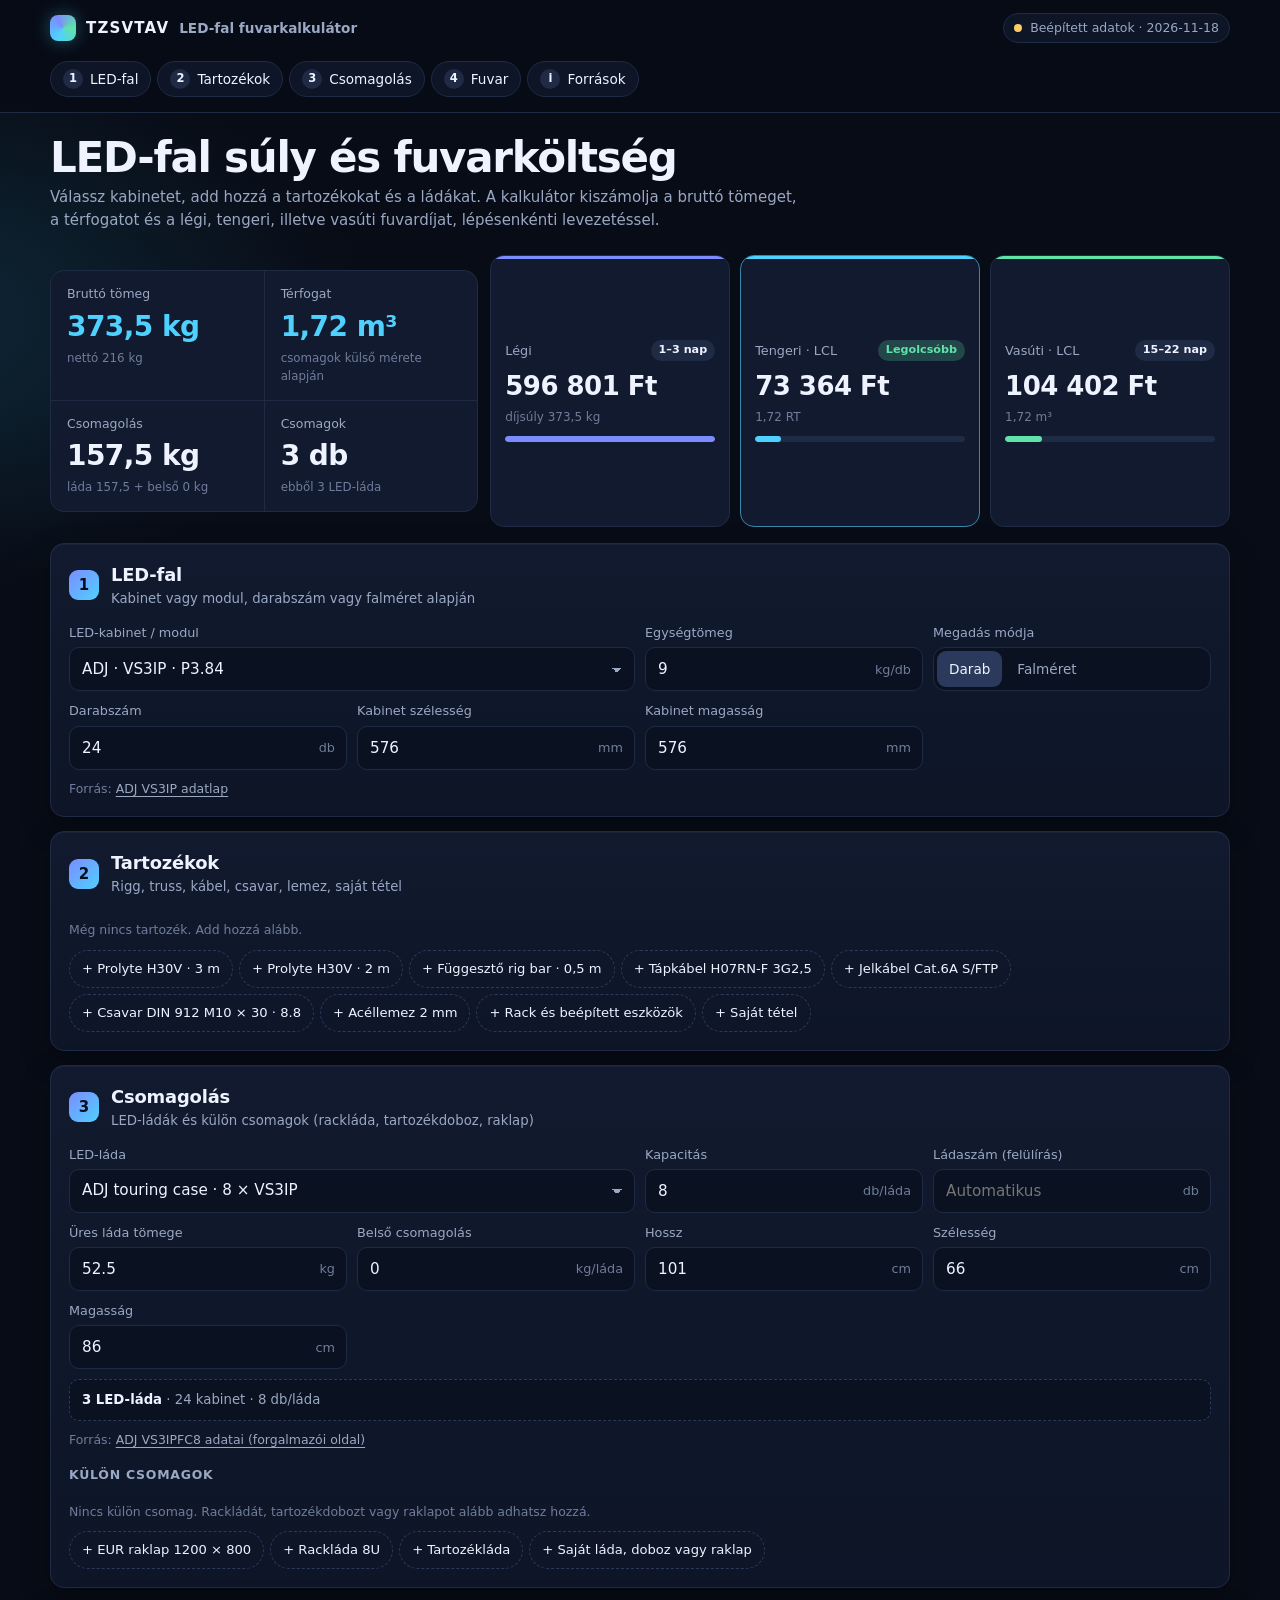
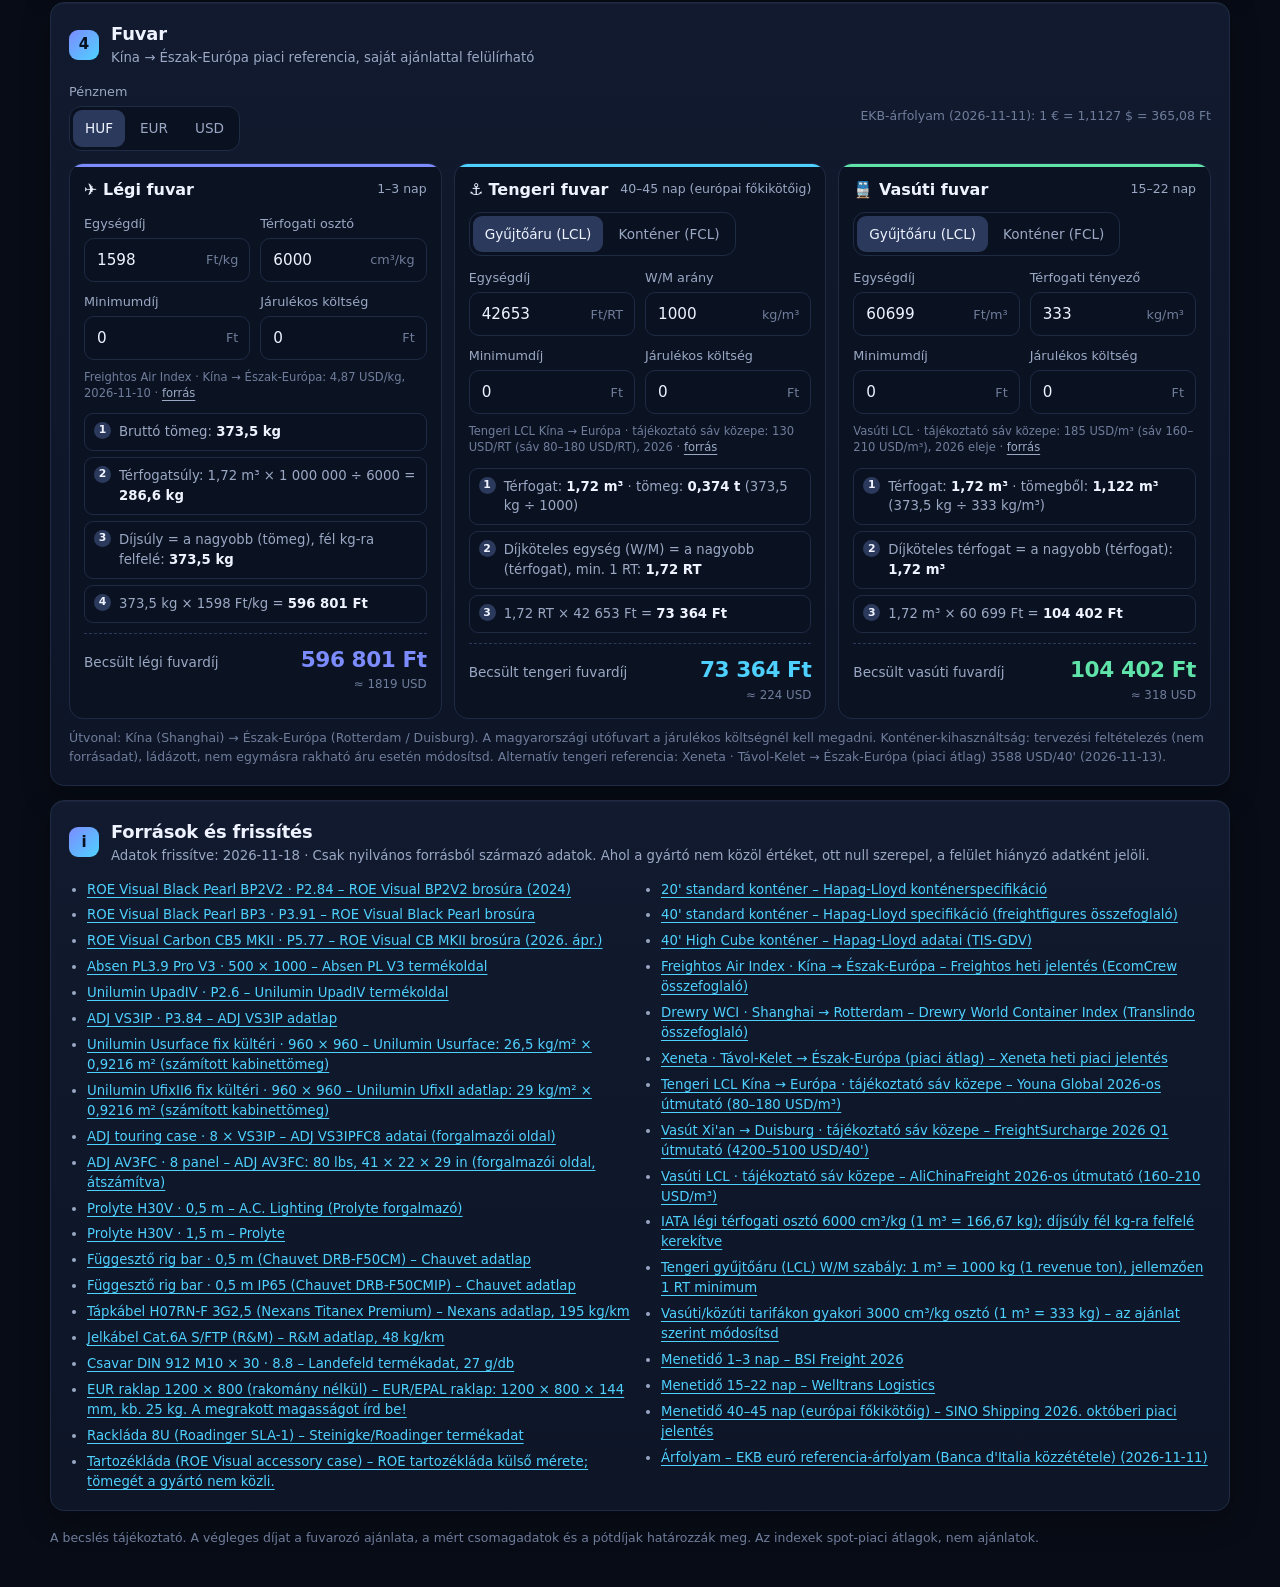
==== led-fuvar/index.html @ 10d707d4 "feat: önálló LED-fal súly- és fuvarkalkulátor (led-fuvar/) Légi, tengeri (LCL/FCL) és vasúti (LCL/FC" ====
<!doctype html>
<html lang="hu">
<head>
<meta charset="utf-8">
<meta name="viewport" content="width=device-width, initial-scale=1, viewport-fit=cover">
<meta name="theme-color" content="#080c16">
<title>LED-fal súly- és fuvarkalkulátor | TZSVTAV</title>
<meta name="description" content="LED-fal súly-, térfogat- és fuvarköltség-becslés légi, tengeri és vasúti szállításhoz, nyilvános adatokból.">
<style>:root{
  color-scheme:dark;
  --bg:#080c16;--bg2:#0c1222;--card:#111a2e;--card2:#0d1527;--line:#1f2b45;--line2:#2b3a5c;
  --text:#eef3ff;--muted:#9aa8c4;--dim:#6f7d9b;
  --accent:#4fd1ff;--accent2:#7c8cff;--ok:#5fe3a8;--warn:#ffcc66;--warnbg:#2a2312;--bad:#ff7b8a;
  --air:#7c8cff;--sea:#4fd1ff;--rail:#5fe3a8;
  --r:14px;--rs:10px;--h:44px;
  --shadow:0 1px 0 rgba(255,255,255,.04) inset,0 10px 30px rgba(0,0,0,.25);
}
*{box-sizing:border-box}
html{-webkit-text-size-adjust:100%;scroll-behavior:smooth}
body{margin:0;background:radial-gradient(1200px 600px at 80% -10%,#16224a 0,transparent 60%),radial-gradient(900px 500px at -10% 10%,#0f2a3a 0,transparent 55%),var(--bg);color:var(--text);font:15px/1.5 "Inter",system-ui,-apple-system,"Segoe UI",Roboto,sans-serif;min-height:100vh}
a{color:var(--accent);text-underline-offset:3px}
.wrap{width:min(1180px,100% - 28px);margin:0 auto}
.num{font-variant-numeric:tabular-nums}

/* Fejléc */
header.top{position:sticky;top:0;z-index:30;background:rgba(8,12,22,.82);backdrop-filter:blur(14px);-webkit-backdrop-filter:blur(14px);border-bottom:1px solid var(--line)}
.top .wrap{display:flex;align-items:center;gap:14px;min-height:56px}
.brand{display:flex;align-items:center;gap:10px;font-weight:800;letter-spacing:.08em}
.brand i{width:26px;height:26px;border-radius:8px;background:conic-gradient(from 210deg,var(--accent),var(--accent2),var(--ok),var(--accent));box-shadow:0 0 18px rgba(79,209,255,.35)}
.brand small{font-weight:600;letter-spacing:0;color:var(--muted);font-size:.85rem}
.status{margin-left:auto;display:flex;align-items:center;gap:8px;font-size:.78rem;color:var(--muted);border:1px solid var(--line);border-radius:999px;padding:5px 10px;background:var(--card2);white-space:nowrap}
.dot{width:8px;height:8px;border-radius:50%;background:var(--warn)}
.dot.live{background:var(--ok);box-shadow:0 0 10px var(--ok)}
nav.steps{display:flex;gap:6px;overflow-x:auto;scrollbar-width:none;padding:0 0 10px}
nav.steps::-webkit-scrollbar{display:none}
nav.steps a{flex:none;display:flex;align-items:center;gap:7px;padding:7px 12px;border:1px solid var(--line);border-radius:999px;color:var(--text);text-decoration:none;font-size:.85rem;background:var(--card2)}
nav.steps a b{display:grid;place-items:center;width:20px;height:20px;border-radius:50%;background:var(--line);font-size:.72rem}
nav.steps a:hover{border-color:var(--line2)}

/* Összesítő */
.hero{padding:22px 0 8px}
.hero h1{font-size:clamp(26px,4.6vw,42px);line-height:1.08;letter-spacing:-.03em;margin:0 0 6px}
.hero p{margin:0;color:var(--muted);max-width:760px}
.summary{display:grid;grid-template-columns:1.1fr 1.9fr;gap:12px;margin:16px 0}
.panel{background:linear-gradient(180deg,var(--card),var(--card2));border:1px solid var(--line);border-radius:var(--r);box-shadow:var(--shadow)}
.kpis{display:grid;grid-template-columns:1fr 1fr;gap:1px;background:var(--line);border-radius:var(--r);overflow:hidden;border:1px solid var(--line)}
.kpi{background:var(--card);padding:14px 16px;min-width:0}
.kpi dt{color:var(--muted);font-size:.78rem}
.kpi dd{margin:2px 0 0;font-size:clamp(20px,2.6vw,28px);font-weight:750;letter-spacing:-.02em}
.kpi.big dd{color:var(--accent)}
.kpi .sub{display:block;color:var(--dim);font-size:.74rem;font-weight:500;letter-spacing:0;margin-top:2px}
.kpi.na dd{color:var(--warn);font-size:1rem;padding-top:6px}
.modes{display:grid;grid-template-columns:repeat(3,1fr);gap:10px}
.mode{position:relative;padding:14px;border-radius:var(--r);border:1px solid var(--line);background:var(--card);overflow:hidden;cursor:pointer;text-align:left;color:inherit;font:inherit}
.mode::before{content:"";position:absolute;inset:0 0 auto 0;height:3px;background:var(--c)}
.mode .lbl{display:flex;justify-content:space-between;align-items:center;color:var(--muted);font-size:.8rem}
.mode .val{font-size:clamp(20px,2.4vw,26px);font-weight:780;margin:6px 0 2px;letter-spacing:-.02em}
.mode .meta{color:var(--dim);font-size:.75rem}
.mode .bar{height:6px;border-radius:6px;background:var(--line);margin-top:10px;overflow:hidden}
.mode .bar i{display:block;height:100%;background:var(--c);border-radius:6px;transition:width .3s}
.mode.best{border-color:color-mix(in srgb,var(--c) 55%,var(--line))}
.badge{display:inline-flex;align-items:center;gap:5px;padding:2px 8px;border-radius:999px;font-size:.7rem;font-weight:650;background:var(--line);color:var(--text)}
.badge.best{background:color-mix(in srgb,var(--ok) 22%,transparent);color:var(--ok)}
.mode .na{color:var(--warn);font-size:.95rem;font-weight:600}

.warn{display:none;margin:0 0 12px;padding:11px 14px;border-radius:var(--rs);border:1px solid #5d4a1d;background:var(--warnbg);color:var(--warn);font-size:.88rem}
.warn.show{display:block}
.warn ul{margin:0;padding-left:18px}

/* Szekciók */
section.card,.fcard{scroll-margin-top:118px}
section.card{margin:14px 0;padding:18px}
.card-h{display:flex;align-items:center;gap:12px;margin-bottom:14px}
.card-h .no{display:grid;place-items:center;width:30px;height:30px;border-radius:9px;background:linear-gradient(135deg,var(--accent2),var(--accent));color:#06101f;font-weight:800;flex:none}
.card-h h2{margin:0;font-size:1.12rem;letter-spacing:-.01em}
.card-h p{margin:0;color:var(--muted);font-size:.83rem}
.grid{display:grid;grid-template-columns:repeat(4,minmax(0,1fr));gap:10px}
.c2{grid-column:span 2}.c4{grid-column:1/-1}
label{display:grid;grid-template-rows:1fr auto;align-items:end;gap:5px;color:var(--muted);font-size:.8rem;min-width:0}
input,select{width:100%;min-width:0;height:var(--h);padding:0 12px;border-radius:var(--rs);border:1px solid var(--line);background:#0a1120;color:var(--text);font:inherit;font-size:.95rem}
input[type=number]{-moz-appearance:textfield;appearance:textfield;font-variant-numeric:tabular-nums}
input::-webkit-inner-spin-button,input::-webkit-outer-spin-button{-webkit-appearance:none;margin:0}
select{appearance:none;-webkit-appearance:none;padding-right:34px;text-overflow:ellipsis;background-image:linear-gradient(45deg,transparent 50%,var(--muted) 50%),linear-gradient(135deg,var(--muted) 50%,transparent 50%);background-position:calc(100% - 17px) 52%,calc(100% - 12px) 52%;background-size:5px 5px;background-repeat:no-repeat}
input:focus,select:focus{outline:none;border-color:var(--accent);box-shadow:0 0 0 3px rgba(79,209,255,.18)}
input.missing{border-color:#7a6224;background:#1d1a10}
input.missing::placeholder{color:var(--warn)}
.unit{position:relative}
.unit input{padding-right:52px}
.unit em{position:absolute;right:12px;bottom:0;height:var(--h);display:flex;align-items:center;font-style:normal;color:var(--dim);font-size:.8rem;pointer-events:none}
.src{margin:10px 0 0;color:var(--dim);font-size:.78rem}
.src.warnc{color:var(--warn)}
.src a{color:var(--muted)}
.seg{display:inline-flex;padding:3px;border:1px solid var(--line);border-radius:12px;background:#0a1120;gap:3px}
.seg button{border:0;background:transparent;color:var(--muted);font:inherit;font-size:.85rem;padding:8px 12px;border-radius:9px;cursor:pointer;min-height:36px}
.seg button[aria-pressed=true]{background:var(--line2);color:var(--text)}
.info{margin-top:10px;padding:10px 12px;border-radius:var(--rs);background:#0a1120;border:1px dashed var(--line2);color:var(--muted);font-size:.83rem}
.info b{color:var(--text)}

.rows{display:grid;gap:8px;margin-top:4px}
.row{display:grid;grid-template-columns:minmax(0,2.3fr) minmax(0,.9fr) minmax(0,.9fr) minmax(0,.8fr) 44px;gap:8px;align-items:end;padding:10px;border:1px solid var(--line);border-radius:12px;background:#0b1323}
.row .tot{height:var(--h);display:flex;align-items:center;justify-content:flex-end;font-weight:650;font-size:.9rem}
.row .name{grid-column:1/-1}
.row .src{grid-column:1/-1;margin:0}
.row.pack{grid-template-columns:minmax(0,2.2fr) repeat(3,minmax(0,.8fr)) 44px}
.row.pack .dims{grid-column:1/-2;display:grid;grid-template-columns:repeat(3,minmax(0,1fr));gap:8px}
.del{height:var(--h);border-radius:var(--rs);border:1px solid #4a2b37;background:#22141c;color:#ffb3bf;font-size:20px;cursor:pointer}
.chips{display:flex;flex-wrap:wrap;gap:6px;margin-top:10px}
.chip{border:1px dashed var(--line2);background:transparent;color:var(--text);border-radius:999px;padding:8px 12px;font:inherit;font-size:.82rem;cursor:pointer;min-height:38px}
.chip:hover{border-style:solid;border-color:var(--accent)}
.subt{margin:16px 0 8px;font-size:.78rem;letter-spacing:.06em;text-transform:uppercase;color:var(--muted);font-weight:700}

/* Fuvar */
.fx{display:flex;flex-wrap:wrap;gap:10px;align-items:center;justify-content:space-between;margin-bottom:12px}
.fxnote{color:var(--dim);font-size:.78rem}
.freight{display:grid;grid-template-columns:repeat(3,minmax(0,1fr));gap:12px}
.fcard{border:1px solid var(--line);border-radius:var(--r);padding:14px;background:#0b1323;position:relative;overflow:hidden}
.fcard::before{content:"";position:absolute;inset:0 0 auto 0;height:3px;background:var(--c)}
.fcard h3{margin:0;display:flex;align-items:center;justify-content:space-between;gap:8px;font-size:1rem}
.fcard h3 span{color:var(--muted);font-weight:500;font-size:.78rem}
.fcard .grid{grid-template-columns:repeat(2,minmax(0,1fr));margin-top:12px}
.ratebadge{display:block;margin:10px 0 0;color:var(--dim);font-size:.72rem;line-height:1.35}
.ratebadge a{color:var(--muted)}
.steps-out{margin:12px 0 0;padding:0;list-style:none;display:grid;gap:6px;counter-reset:s}
.steps-out li{position:relative;padding:8px 10px 8px 34px;border-radius:9px;background:#0a1120;border:1px solid var(--line);font-size:.83rem;color:var(--muted);counter-increment:s}
.steps-out li::before{content:counter(s);position:absolute;left:9px;top:8px;width:17px;height:17px;border-radius:50%;background:var(--line2);color:var(--text);font-size:.68rem;display:grid;place-items:center;font-weight:700}
.steps-out li b{color:var(--text);font-weight:650}
.total{display:flex;justify-content:space-between;align-items:baseline;gap:8px;margin-top:10px;padding-top:10px;border-top:1px dashed var(--line2)}
.total span{color:var(--muted);font-size:.85rem}
.total b{font-size:1.35rem;color:var(--c);letter-spacing:-.02em}
.total b.na{color:var(--warn);font-size:.9rem;font-weight:600;text-align:right}
.total small{display:block;text-align:right;color:var(--dim);font-size:.74rem;font-weight:500}

/* Források */
.sources{columns:2;column-gap:24px;margin:0;padding-left:18px;color:var(--muted);font-size:.83rem}
.sources li{break-inside:avoid;margin:0 0 6px}
footer{margin:18px 0 40px;color:var(--dim);font-size:.78rem}

/* Alsó dokk mobilon */
.dock{display:none}
[hidden]{display:none!important}

@media (max-width:980px){
  .summary{grid-template-columns:1fr}
  .freight{grid-template-columns:1fr}
}
@media (max-width:720px){
  :root{--h:46px}
  .wrap{width:min(100% - 20px,1180px)}
  .brand small{display:none}
  .hero{padding:14px 0 4px}
  .hero p{font-size:.88rem}
  .modes{grid-template-columns:1fr}
  .mode{display:grid;grid-template-columns:1fr auto;align-items:center;column-gap:10px;padding:12px 14px}
  .mode .lbl{grid-column:1}
  .mode .val{grid-column:2;grid-row:1/3;margin:0;font-size:1.25rem;text-align:right}
  .mode .meta{grid-column:1}
  .mode .bar{grid-column:1/-1}
  .kpi{padding:11px 12px}
  .kpi dd{font-size:1.3rem}
  section.card{padding:14px;margin:12px 0}
  .grid{grid-template-columns:repeat(2,minmax(0,1fr))}
  .c2{grid-column:1/-1}
  input,select{font-size:16px}
  .row{grid-template-columns:minmax(0,1fr) minmax(0,1fr) 46px}
  .row .q,.row .k{grid-column:span 1}
  .row .tot{grid-column:1/-2;justify-content:flex-start;height:auto;color:var(--muted)}
  .row .del{grid-column:3;grid-row:2}
  .row.pack{grid-template-columns:repeat(3,minmax(0,1fr)) 46px}
  .row.pack .name{grid-column:1/-1}
  .row.pack .dims{grid-column:1/-1}
  .row.pack .del{grid-column:4;grid-row:2}
  .sources{columns:1}
  body{padding-bottom:calc(76px + env(safe-area-inset-bottom))}
  .dock{display:grid;grid-template-columns:repeat(4,minmax(0,1fr));position:fixed;left:0;right:0;bottom:0;z-index:40;background:rgba(8,12,22,.94);backdrop-filter:blur(14px);-webkit-backdrop-filter:blur(14px);border-top:1px solid var(--line);padding:8px 6px calc(8px + env(safe-area-inset-bottom))}
  .dock a{display:grid;text-align:center;text-decoration:none;color:var(--text);min-width:0}
  .dock span{font-size:.66rem;color:var(--muted)}
  .dock b{font-size:.88rem;white-space:nowrap;overflow:hidden;text-overflow:ellipsis;font-variant-numeric:tabular-nums}
  .dock a:nth-child(1) b{color:var(--accent)}
  .dock a:nth-child(2) b{color:var(--air)}
  .dock a:nth-child(3) b{color:var(--sea)}
  .dock a:nth-child(4) b{color:var(--rail)}
  .dock.alert{box-shadow:0 -2px 0 #7a6224 inset}
}
@media (prefers-reduced-motion:reduce){html{scroll-behavior:auto}.mode .bar i{transition:none}}
</style>
</head>
<body>
<header class="top">
  <div class="wrap">
    <div class="brand"><i aria-hidden="true"></i>TZSVTAV <small>LED-fal fuvarkalkulátor</small></div>
    <div class="status" id="status" title="Adatforrás állapota"><span class="dot" id="dataDot"></span><span id="dataText">Adatok betöltése…</span></div>
  </div>
  <div class="wrap"><nav class="steps" aria-label="Lépések">
    <a href="#s-fal"><b>1</b>LED-fal</a><a href="#s-tart"><b>2</b>Tartozékok</a><a href="#s-csom"><b>3</b>Csomagolás</a><a href="#s-fuvar"><b>4</b>Fuvar</a><a href="#s-forras"><b>i</b>Források</a>
  </nav></div>
</header>

<main class="wrap">
  <section class="hero" id="s-top">
    <h1>LED-fal súly és fuvarköltség</h1>
    <p>Válassz kabinetet, add hozzá a tartozékokat és a ládákat. A kalkulátor kiszámolja a bruttó tömeget, a térfogatot és a légi, tengeri, illetve vasúti fuvardíjat, lépésenkénti levezetéssel.</p>
  </section>

  <div class="summary">
    <dl class="kpis" id="kpis" aria-live="polite"></dl>
    <div class="modes" id="modes"></div>
  </div>
  <div class="warn" id="warn" role="status"></div>

  <section class="card panel" id="s-fal">
    <div class="card-h"><span class="no">1</span><div><h2>LED-fal</h2><p>Kabinet vagy modul, darabszám vagy falméret alapján</p></div></div>
    <div class="grid">
      <label class="c2">LED-kabinet / modul<select id="cab"></select></label>
      <label>Egységtömeg<span class="unit"><input id="cabKg" type="number" min="0" step="any" inputmode="decimal"><em>kg/db</em></span></label>
      <label>Megadás módja<span class="seg" role="group" aria-label="Megadás módja"><button type="button" id="byQty" aria-pressed="true">Darab</button><button type="button" id="byWall" aria-pressed="false">Falméret</button></span></label>
      <label id="qtyBox">Darabszám<span class="unit"><input id="qty" type="number" min="0" step="1" inputmode="numeric" value="24"><em>db</em></span></label>
      <label id="wBox" hidden>Fal szélessége<span class="unit"><input id="wallW" type="number" min="0" step="any" inputmode="decimal" value="6"><em>m</em></span></label>
      <label id="hBox" hidden>Fal magassága<span class="unit"><input id="wallH" type="number" min="0" step="any" inputmode="decimal" value="3"><em>m</em></span></label>
      <label id="cwBox">Kabinet szélesség<span class="unit"><input id="cabW" type="number" min="0" step="any" inputmode="decimal"><em>mm</em></span></label>
      <label id="chBox">Kabinet magasság<span class="unit"><input id="cabH" type="number" min="0" step="any" inputmode="decimal"><em>mm</em></span></label>
    </div>
    <div class="info" id="wallInfo" hidden></div>
    <p class="src" id="cabSrc"></p>
  </section>

  <section class="card panel" id="s-tart">
    <div class="card-h"><span class="no">2</span><div><h2>Tartozékok</h2><p>Rigg, truss, kábel, csavar, lemez, saját tétel</p></div></div>
    <div class="rows" id="items"></div>
    <div class="chips" id="itemChips"></div>
  </section>

  <section class="card panel" id="s-csom">
    <div class="card-h"><span class="no">3</span><div><h2>Csomagolás</h2><p>LED-ládák és külön csomagok (rackláda, tartozékdoboz, raklap)</p></div></div>
    <div class="grid">
      <label class="c2">LED-láda<select id="case"></select></label>
      <label>Kapacitás<span class="unit"><input id="caseCap" type="number" min="1" step="1" inputmode="numeric"><em>db/láda</em></span></label>
      <label>Ládaszám (felülírás)<span class="unit"><input id="caseCount" type="number" min="0" step="1" inputmode="numeric" placeholder="Automatikus"><em>db</em></span></label>
      <label>Üres láda tömege<span class="unit"><input id="caseTare" type="number" min="0" step="any" inputmode="decimal"><em>kg</em></span></label>
      <label>Belső csomagolás<span class="unit"><input id="caseFill" type="number" min="0" step="any" inputmode="decimal" value="0"><em>kg/láda</em></span></label>
      <label>Hossz<span class="unit"><input id="caseL" type="number" min="0" step="any" inputmode="decimal"><em>cm</em></span></label>
      <label>Szélesség<span class="unit"><input id="caseWd" type="number" min="0" step="any" inputmode="decimal"><em>cm</em></span></label>
      <label>Magasság<span class="unit"><input id="caseHt" type="number" min="0" step="any" inputmode="decimal"><em>cm</em></span></label>
    </div>
    <div class="info" id="caseInfo"></div>
    <p class="src" id="caseSrc"></p>
    <div class="subt">Külön csomagok</div>
    <div class="rows" id="packs"></div>
    <div class="chips" id="packChips"></div>
  </section>

  <section class="card panel" id="s-fuvar">
    <div class="card-h"><span class="no">4</span><div><h2>Fuvar</h2><p>Kína → Észak-Európa piaci referencia, saját ajánlattal felülírható</p></div></div>
    <div class="fx">
      <label style="width:auto">Pénznem<span class="seg" role="group" aria-label="Pénznem"><button type="button" data-cur="HUF" aria-pressed="false">HUF</button><button type="button" data-cur="EUR" aria-pressed="false">EUR</button><button type="button" data-cur="USD" aria-pressed="true">USD</button></span></label>
      <span class="fxnote" id="fxNote"></span>
    </div>
    <div class="freight">
      <article class="fcard" id="air" style="--c:var(--air)">
        <h3>✈ Légi fuvar <span id="airTransit"></span></h3>
        <div class="grid">
          <label>Egységdíj<span class="unit"><input data-money="airRate" type="number" min="0" step="any" inputmode="decimal"><em data-cur-unit>/kg</em></span></label>
          <label>Térfogati osztó<span class="unit"><input id="airDiv" type="number" min="1" step="any" inputmode="decimal"><em>cm³/kg</em></span></label>
          <label>Minimumdíj<span class="unit"><input data-money="airMin" type="number" min="0" step="any" inputmode="decimal"><em data-cur-unit></em></span></label>
          <label>Járulékos költség<span class="unit"><input data-money="airExtra" type="number" min="0" step="any" inputmode="decimal"><em data-cur-unit></em></span></label>
        </div>
        <p class="ratebadge" id="airRateSrc"></p>
        <ol class="steps-out" id="airSteps"></ol>
        <div class="total"><span>Becsült légi fuvardíj</span><div><b id="airTotal">–</b><small id="airTotalAlt"></small></div></div>
      </article>

      <article class="fcard" id="sea" style="--c:var(--sea)">
        <h3>⚓ Tengeri fuvar <span id="seaTransit"></span></h3>
        <div style="margin-top:10px"><span class="seg" role="group" aria-label="Tengeri mód"><button type="button" data-sea="lcl" aria-pressed="true">Gyűjtőáru (LCL)</button><button type="button" data-sea="fcl" aria-pressed="false">Konténer (FCL)</button></span></div>
        <div class="grid" id="seaLclBox">
          <label>Egységdíj<span class="unit"><input data-money="seaLclRate" type="number" min="0" step="any" inputmode="decimal"><em data-cur-unit>/RT</em></span></label>
          <label>W/M arány<span class="unit"><input id="seaWM" type="number" min="1" step="any" inputmode="decimal"><em>kg/m³</em></span></label>
          <label>Minimumdíj<span class="unit"><input data-money="seaLclMin" type="number" min="0" step="any" inputmode="decimal"><em data-cur-unit></em></span></label>
          <label>Járulékos költség<span class="unit"><input data-money="seaLclExtra" type="number" min="0" step="any" inputmode="decimal"><em data-cur-unit></em></span></label>
        </div>
        <div class="grid" id="seaFclBox" hidden>
          <label class="c2">Konténer<select id="seaCont"></select></label>
          <label>Díj / konténer<span class="unit"><input data-money="seaFclRate" type="number" min="0" step="any" inputmode="decimal"><em data-cur-unit></em></span></label>
          <label>Kihasználtság<span class="unit"><input id="seaFill" type="number" min="1" max="100" step="1" inputmode="numeric"><em>%</em></span></label>
          <label class="c2">Járulékos költség<span class="unit"><input data-money="seaFclExtra" type="number" min="0" step="any" inputmode="decimal"><em data-cur-unit></em></span></label>
        </div>
        <p class="ratebadge" id="seaRateSrc"></p>
        <ol class="steps-out" id="seaSteps"></ol>
        <div class="total"><span>Becsült tengeri fuvardíj</span><div><b id="seaTotal">–</b><small id="seaTotalAlt"></small></div></div>
      </article>

      <article class="fcard" id="rail" style="--c:var(--rail)">
        <h3>🚆 Vasúti fuvar <span id="railTransit"></span></h3>
        <div style="margin-top:10px"><span class="seg" role="group" aria-label="Vasúti mód"><button type="button" data-rail="lcl" aria-pressed="true">Gyűjtőáru (LCL)</button><button type="button" data-rail="fcl" aria-pressed="false">Konténer (FCL)</button></span></div>
        <div class="grid" id="railLclBox">
          <label>Egységdíj<span class="unit"><input data-money="railLclRate" type="number" min="0" step="any" inputmode="decimal"><em data-cur-unit>/m³</em></span></label>
          <label>Térfogati tényező<span class="unit"><input id="railFactor" type="number" min="1" step="any" inputmode="decimal"><em>kg/m³</em></span></label>
          <label>Minimumdíj<span class="unit"><input data-money="railLclMin" type="number" min="0" step="any" inputmode="decimal"><em data-cur-unit></em></span></label>
          <label>Járulékos költség<span class="unit"><input data-money="railLclExtra" type="number" min="0" step="any" inputmode="decimal"><em data-cur-unit></em></span></label>
        </div>
        <div class="grid" id="railFclBox" hidden>
          <label class="c2">Konténer<select id="railCont"></select></label>
          <label>Díj / konténer<span class="unit"><input data-money="railFclRate" type="number" min="0" step="any" inputmode="decimal"><em data-cur-unit></em></span></label>
          <label>Kihasználtság<span class="unit"><input id="railFill" type="number" min="1" max="100" step="1" inputmode="numeric"><em>%</em></span></label>
          <label class="c2">Járulékos költség<span class="unit"><input data-money="railFclExtra" type="number" min="0" step="any" inputmode="decimal"><em data-cur-unit></em></span></label>
        </div>
        <p class="ratebadge" id="railRateSrc"></p>
        <ol class="steps-out" id="railSteps"></ol>
        <div class="total"><span>Becsült vasúti fuvardíj</span><div><b id="railTotal">–</b><small id="railTotalAlt"></small></div></div>
      </article>
    </div>
    <p class="src" id="routeNote"></p>
  </section>

  <section class="card panel" id="s-forras">
    <div class="card-h"><span class="no">i</span><div><h2>Források és frissítés</h2><p id="srcMeta"></p></div></div>
    <ul class="sources" id="sources"></ul>
  </section>
  <footer>A becslés tájékoztató. A végleges díjat a fuvarozó ajánlata, a mért csomagadatok és a pótdíjak határozzák meg. Az indexek spot-piaci átlagok, nem ajánlatok.</footer>
</main>

<nav class="dock" id="dock" aria-label="Összesítő">
  <a href="#s-top"><span>Bruttó</span><b id="dGross">–</b></a>
  <a href="#air"><span>Légi</span><b id="dAir">–</b></a>
  <a href="#sea"><span>Tengeri</span><b id="dSea">–</b></a>
  <a href="#rail"><span>Vasúti</span><b id="dRail">–</b></a>
</nav>
<script type="module">
// LED-fal súly- és fuvarszámítás – tiszta függvények, külső függőség nélkül.
// Minden bemenet lehet null (hiányzó adat); ilyenkor az érintett eredmény is null.

const ok = v => typeof v === 'number' && Number.isFinite(v) && v >= 0;
const sum = arr => arr.reduce((a, b) => a + b, 0);
const ceilStep = (v, step) => (step > 0 ? Math.ceil(v / step - 1e-9) * step : v);

/** Falméretből kabinetszám (oszlop × sor), felfelé kerekítve. */
function wallLayout(widthM, heightM, cabW, cabH) {
  if (![widthM, heightM, cabW, cabH].every(v => ok(v) && v > 0)) return null;
  const cols = Math.ceil((widthM * 1000) / cabW - 1e-9);
  const rows = Math.ceil((heightM * 1000) / cabH - 1e-9);
  return { cols, rows, count: cols * rows, realW: (cols * cabW) / 1000, realH: (rows * cabH) / 1000 };
}

const boxVolume = dims => (dims.every(d => ok(d) && d > 0) ? dims.reduce((a, b) => a * b, 1) / 1e6 : null);

/**
 * Szállítmány összesítése.
 * cabinets: {qty, kg}
 * items: [{qty, kg}]
 * mainCase: {capacity, count (felülírás vagy null), tare, fill, dims:[cm,cm,cm]}
 * packs: [{count, tare, fill, dims}]
 */
function shipment({ cabinets, items = [], mainCase, packs = [] }) {
  const missing = [];
  const qty = ok(cabinets.qty) ? cabinets.qty : null;
  if (qty === null) missing.push('kabinetszám');
  if (qty > 0 && !ok(cabinets.kg)) missing.push('kabinet egységtömege');

  const cabNet = qty === null ? null : qty === 0 ? 0 : ok(cabinets.kg) ? qty * cabinets.kg : null;
  const itemNets = items.map(i => (!ok(i.qty) ? null : i.qty === 0 ? 0 : ok(i.kg) ? i.qty * i.kg : null));
  if (itemNets.some(v => v === null)) missing.push('tartozék tömege vagy mennyisége');
  const accNet = itemNets.some(v => v === null) ? null : sum(itemNets);
  const net = cabNet === null || accNet === null ? null : cabNet + accNet;

  // Fő LED-ládák
  const autoCount = qty !== null && ok(mainCase.capacity) && mainCase.capacity > 0 ? Math.ceil(qty / mainCase.capacity) : null;
  const caseCount = ok(mainCase.count) ? mainCase.count : autoCount;
  if (caseCount === null && qty > 0) missing.push('ládakapacitás');
  const capacityWarning = caseCount !== null && ok(mainCase.capacity) && mainCase.capacity > 0 && qty !== null && caseCount * mainCase.capacity < qty;
  const capacityLeft = caseCount !== null && ok(mainCase.capacity) && qty !== null ? caseCount * mainCase.capacity - qty : null;

  const groups = [{ ...mainCase, count: caseCount, main: true }, ...packs.map(p => ({ ...p, count: ok(p.count) ? p.count : null }))];
  let tare = 0, fill = 0, volume = 0, count = 0;
  for (const g of groups) {
    if (g.count === null) { tare = fill = volume = count = null; if (!g.main) missing.push('csomagszám'); break; }
    if (g.count === 0) continue;
    const v = boxVolume(g.dims || []);
    if (tare !== null) tare = ok(g.tare) ? tare + g.count * g.tare : null;
    if (fill !== null) fill = ok(g.fill) ? fill + g.count * g.fill : null;
    if (volume !== null) volume = v === null ? null : volume + g.count * v;
    count += g.count;
    if (!ok(g.tare)) missing.push(g.main ? 'LED-láda önsúlya' : 'külön csomag önsúlya');
    if (v === null) missing.push(g.main ? 'LED-láda külső mérete' : 'külön csomag külső mérete');
  }
  const packaging = tare === null || fill === null ? null : tare + fill;
  const gross = net === null || packaging === null ? null : net + packaging;
  return {
    cabNet, accNet, net, tare, fill, packaging, gross, volume, count, caseCount, capacityWarning, capacityLeft,
    missing: [...new Set(missing)],
  };
}

const charge = (units, rate, min, extras) =>
  units === null || !ok(rate) ? null : Math.max(units * rate, ok(min) ? min : 0) + (ok(extras) ? extras : 0);

/** Légi: díjsúly = max(bruttó, térfogat × 10⁶ / osztó), fél kg-ra felfelé. */
function airFreight(res, { divisor = 6000, step = 0.5, rate, min = 0, extras = 0 }) {
  const blocked = res.capacityWarning;
  const volW = res.volume === null || !(divisor > 0) ? null : (res.volume * 1e6) / divisor;
  const chg = blocked || res.gross === null || volW === null ? null : ceilStep(Math.max(res.gross, volW), step);
  return { volW, chg, basis: volW !== null && res.gross !== null && volW > res.gross ? 'térfogat' : 'tömeg', cost: charge(chg, rate, min, extras) };
}

/** Tengeri gyűjtőáru (LCL): RT = max(m³, t), legalább minRT. */
function seaLcl(res, { wm = 1000, minRT = 1, rate, min = 0, extras = 0 }) {
  if (res.capacityWarning || res.volume === null || res.gross === null || !(wm > 0)) return { rt: null, cost: null };
  const t = res.gross / wm;
  const rt = Math.max(ceilStep(Math.max(res.volume, t), 0.01), ok(minRT) ? minRT : 0);
  return { rt, t, basis: res.volume >= t ? 'térfogat' : 'tömeg', cost: charge(rt, rate, min, extras) };
}

/** Teljes konténer (FCL): darabszám térfogat és teherbírás alapján. */
function fcl(res, { container, fillFactor = 0.85, rate, extras = 0 }) {
  if (res.capacityWarning || res.volume === null || res.gross === null || !container || !(fillFactor > 0)) return { n: null, cost: null };
  const usable = container.volume * Math.min(fillFactor, 1);
  const byVol = Math.max(1, Math.ceil(res.volume / usable - 1e-9));
  const byWt = Math.max(1, Math.ceil(res.gross / container.payload - 1e-9));
  const n = Math.max(byVol, byWt);
  return { n, byVol, byWt, usable, util: res.volume / (n * container.volume), cost: ok(rate) ? n * rate + (ok(extras) ? extras : 0) : null };
}

/** Vasúti gyűjtőáru: díjköteles m³ = max(m³, bruttó kg / tényező). */
function railLcl(res, { factor = 333, rate, min = 0, extras = 0 }) {
  if (res.capacityWarning || res.volume === null || res.gross === null || !(factor > 0)) return { chgM3: null, cost: null };
  const wtM3 = res.gross / factor;
  const chgM3 = ceilStep(Math.max(res.volume, wtM3), 0.01);
  return { chgM3, wtM3, basis: res.volume >= wtM3 ? 'térfogat' : 'tömeg', cost: charge(chgM3, rate, min, extras) };
}

/** USD → választott pénznem az EKB-árfolyammal. */
function convert(usd, cur, fx) {
  if (usd === null) return null;
  if (cur === 'USD') return usd;
  const eur = usd / fx.eurUsd;
  return cur === 'EUR' ? eur : eur * fx.eurHuf;
}

// LED-fal súly- és fuvarkalkulátor – felület
const EMBEDDED = {"meta":{"version":1,"updated":"2026-11-18","note":"Csak nyilvános forrásból származó adatok. Ahol a gyártó nem közöl értéket, ott null szerepel, a felület hiányzó adatként jelöli.","route":"Kína (Shanghai) → Észak-Európa (Rotterdam / Duisburg). A magyarországi utófuvart a járulékos költségnél kell megadni."},"fx":{"date":"2026-11-11","eurUsd":1.1127,"eurHuf":365.08,"source":"EKB euró referencia-árfolyam (Banca d'Italia közzététele)","url":"https://www.bancaditalia.it/compiti/operazioni-cambi/cambio/cambi_rif_20261111"},"cabinets":[{"id":"roe-bp2v2","brand":"ROE Visual","name":"Black Pearl BP2V2 · P2.84","w":500,"h":500,"d":90,"kg":9.35,"env":"beltéri","case":null,"source":"ROE Visual BP2V2 brosúra (2024)","url":"https://www.roevisual.com/uploads/files/Product File/Black Pearl/bp2v2-brochure-en-feb.-3-2024.pdf"},{"id":"roe-bp3","brand":"ROE Visual","name":"Black Pearl BP3 · P3.91","w":500,"h":500,"d":90,"kg":8.7,"env":"beltéri","case":null,"source":"ROE Visual Black Pearl brosúra","url":"https://www.roevisual.com/uploads/assets/uploads/bp-brochure-preview-mar-29-2022.pdf"},{"id":"roe-cb5mk2","brand":"ROE Visual","name":"Carbon CB5 MKII · P5.77","w":600,"h":1200,"d":79,"kg":13.6,"env":"kültéri/beltéri","case":null,"source":"ROE Visual CB MKII brosúra (2026. ápr.)","url":"https://www.roevisual.com/uploads/files/Product File/CB MKⅡ/cb-mkll-brochure-apr-1_-2026.pdf"},{"id":"roe-cb8mk2","brand":"ROE Visual","name":"Carbon CB8 MKII · P8.33","w":600,"h":1200,"d":79,"kg":11,"env":"kültéri/beltéri","case":null,"source":"ROE Visual CB MKII brosúra (2026. ápr.)","url":"https://www.roevisual.com/uploads/files/Product File/CB MKⅡ/cb-mkll-brochure-apr-1_-2026.pdf"},{"id":"absen-pl39v3-1000","brand":"Absen","name":"PL3.9 Pro V3 · 500 × 1000","w":500,"h":1000,"d":88,"kg":12,"env":"kültéri/beltéri","case":"absen-pl-5","source":"Absen PL V3 termékoldal","url":"https://www.absen.com/product/pl-v3-series/"},{"id":"absen-pl39v3-500","brand":"Absen","name":"PL3.9 Pro V3 · 500 × 500","w":500,"h":500,"d":null,"kg":7,"env":"kültéri/beltéri","case":"absen-pl-10","source":"Absen PL V3 termékoldal","url":"https://www.absen.com/product/pl-v3-series/"},{"id":"unilumin-upad4","brand":"Unilumin","name":"UpadIV · P2.6","w":500,"h":500,"d":null,"kg":6.3,"env":"beltéri","case":null,"source":"Unilumin UpadIV termékoldal","url":"https://cdn.unilumin.com/products/rental/upadiv.html"},{"id":"adj-vs3ip","brand":"ADJ","name":"VS3IP · P3.84","w":576,"h":576,"d":76.8,"kg":9,"env":"kültéri (ideiglenes)/beltéri","case":"adj-vs3ip-8","source":"ADJ VS3IP adatlap","url":"https://goknight.com/content/documentation/vs3ip-cut-sheet-rev.pdf"},{"id":"unilumin-usurface","brand":"Unilumin","name":"Usurface fix kültéri · 960 × 960","w":960,"h":960,"d":85,"kg":24.42,"env":"kültéri, fix","case":null,"source":"Unilumin Usurface: 26,5 kg/m² × 0,9216 m² (számított kabinettömeg)","url":"https://india.unilumin.com/?p=4150"},{"id":"unilumin-ufix2","brand":"Unilumin","name":"UfixII6 fix kültéri · 960 × 960","w":960,"h":960,"d":111,"kg":26.73,"env":"kültéri, fix","case":null,"source":"Unilumin UfixII adatlap: 29 kg/m² × 0,9216 m² (számított kabinettömeg)","url":"https://www.unilumin.com/media/upload/products/UfixII/UfixII.pdf"},{"id":"custom","brand":"Saját","name":"Saját LED-kabinet vagy modul","w":null,"h":null,"d":null,"kg":null,"env":"","case":"custom","source":"A méretet és a tömeget a gyártói adatlapból add meg.","url":null}],"cases":[{"id":"adj-vs3ip-8","name":"ADJ touring case · 8 × VS3IP","capacity":8,"tare":52.5,"dims":[101,66,86],"source":"ADJ VS3IPFC8 adatai (forgalmazói oldal)","url":"https://goknight.com/adj-vs3ipfc8-flight-case-for-8-vs3ip/"},{"id":"adj-av3fc","name":"ADJ AV3FC · 8 panel","capacity":8,"tare":36.3,"dims":[104.1,55.9,73.7],"source":"ADJ AV3FC: 80 lbs, 41 × 22 × 29 in (forgalmazói oldal, átszámítva)","url":"https://goknight.com/american-dj-av3fc-road-case-for-av3-video-panels"},{"id":"absen-pl-10","name":"Absen PL V3 · 10-es láda (500 × 500)","capacity":10,"tare":null,"dims":[null,null,null],"source":"Absen: 10-in-1 láda 500 × 500 panelekhez. Méretet és tömeget a gyártó nem közöl.","url":"https://www.absen.com/product/pl-v3-series/"},{"id":"absen-pl-5","name":"Absen PL V3 · 5-ös láda (500 × 1000)","capacity":5,"tare":null,"dims":[null,null,null],"source":"Absen: 5-in-1 láda 500 × 1000 panelekhez. Méretet és tömeget a gyártó nem közöl.","url":"https://www.absen.com/product/pl-v3-series/"},{"id":"custom","name":"Saját flight case","capacity":null,"tare":null,"dims":[null,null,null],"source":"Add meg a kapacitást, az üres láda tömegét és a legkülső méretet (kerekekkel együtt).","url":null}],"accessories":[{"id":"h30v-050","group":"Truss","name":"Prolyte H30V · 0,5 m","unit":"db","kg":4.2,"source":"A.C. Lighting (Prolyte forgalmazó)","url":"https://aclighting.com/h30v-square-truss-length"},{"id":"h30v-150","group":"Truss","name":"Prolyte H30V · 1,5 m","unit":"db","kg":10.1,"source":"Prolyte","url":"https://www.prolyte.com/products/aluminium-truss/square-truss/h30v-l100-square-30-length-100-cm"},{"id":"h30v-200","group":"Truss","name":"Prolyte H30V · 2 m","unit":"db","kg":12.9,"source":"Prolyte","url":"https://www.prolyte.com/products/aluminium-truss/square-truss/h30v-l100-square-30-length-100-cm"},{"id":"h30v-250","group":"Truss","name":"Prolyte H30V · 2,5 m","unit":"db","kg":15.7,"source":"Prolyte","url":"https://www.prolyte.com/products/aluminium-truss/square-truss/h30v-l100-square-30-length-100-cm"},{"id":"h30v-300","group":"Truss","name":"Prolyte H30V · 3 m","unit":"db","kg":18.9,"source":"Prolyte","url":"https://www.prolyte.com/products/aluminium-truss/square-truss/h30v-l100-square-30-length-100-cm"},{"id":"h30v-400","group":"Truss","name":"Prolyte H30V · 4 m","unit":"db","kg":24.6,"source":"Prolyte","url":"https://www.prolyte.com/products/aluminium-truss/square-truss/h30v-l100-square-30-length-100-cm"},{"id":"rigbar-050","group":"Rigg","name":"Függesztő rig bar · 0,5 m (Chauvet DRB-F50CM)","unit":"db","kg":5.5,"source":"Chauvet adatlap","url":"https://www.chauvetdj.com/wp-content/uploads/pdf/en/drb-f50cm.pdf"},{"id":"rigbar-050ip","group":"Rigg","name":"Függesztő rig bar · 0,5 m IP65 (Chauvet DRB-F50CMIP)","unit":"db","kg":3.99,"source":"Chauvet adatlap","url":"https://www.chauvetprofessional.com/wp-content/uploads/pdf/en/drb-f50cmip.pdf"},{"id":"h07rn-3g25","group":"Kábel","name":"Tápkábel H07RN-F 3G2,5 (Nexans Titanex Premium)","unit":"m","kg":0.195,"source":"Nexans adatlap, 195 kg/km","url":"https://www.romal.com/en/amfile/file/download/file/605745/product/8886"},{"id":"h07rn-3g15","group":"Kábel","name":"Tápkábel H07RN-F 3G1,5 (Nexans Titanex Premium)","unit":"m","kg":0.134,"source":"Nexans adatlap, 134 kg/km","url":"https://www.romal.com/en/amfile/file/download/file/605745/product/8886"},{"id":"cat6a","group":"Kábel","name":"Jelkábel Cat.6A S/FTP (R&M)","unit":"m","kg":0.048,"source":"R&M adatlap, 48 kg/km","url":"https://efobasen.efo.no/mime_root/1421/DATA_SH C6A S-FTP 650MHz LSZH GY R305649-R (1).pdf"},{"id":"din912-m10x30","group":"Kötőelem","name":"Csavar DIN 912 M10 × 30 · 8.8","unit":"db","kg":0.027,"source":"Landefeld termékadat, 27 g/db","url":"https://www.landefeld.de/artikel/en/socket-head-cap-screw-din-912-m-10x30-galvanised-steel-8-8/912-M10X30"},{"id":"steel-1","group":"Lemez","name":"Acéllemez 1 mm","unit":"m²","kg":7.85,"source":"Számított: 7850 kg/m³ acélsűrűség × 1 mm","url":null},{"id":"steel-2","group":"Lemez","name":"Acéllemez 2 mm","unit":"m²","kg":15.7,"source":"Számított: 7850 kg/m³ acélsűrűség × 2 mm","url":null},{"id":"steel-3","group":"Lemez","name":"Acéllemez 3 mm","unit":"m²","kg":23.55,"source":"Számított: 7850 kg/m³ acélsűrűség × 3 mm","url":null},{"id":"alu-2","group":"Lemez","name":"Alumíniumlemez 2 mm","unit":"m²","kg":5.4,"source":"Számított: 2700 kg/m³ alumíniumsűrűség × 2 mm","url":null},{"id":"rack-gear","group":"Egyéb","name":"Rack és beépített eszközök (mért tömeg)","unit":"db","kg":null,"source":"Tápegységekkel és vezérlőkkel együtt mért tömeget add meg.","url":null},{"id":"custom","group":"Egyéb","name":"Saját tétel","unit":"db","kg":null,"source":"Saját mérés vagy gyártói adat.","url":null}],"packs":[{"id":"eur-pallet","name":"EUR raklap 1200 × 800 (rakomány nélkül)","tare":25,"dims":[120,80,14.4],"source":"EUR/EPAL raklap: 1200 × 800 × 144 mm, kb. 25 kg. A megrakott magasságot írd be!","url":"https://kiwix.lema.org/wikipedia_en_all_mini_2024-02/A/EUR-pallet"},{"id":"rack-8u","name":"Rackláda 8U (Roadinger SLA-1)","tare":15.3,"dims":[63.5,55,49.5],"source":"Steinigke/Roadinger termékadat","url":"https://www.steinigke.at/en/mpn30109270-roadinger-amplifier-rack-sla-1-8u.html"},{"id":"roe-acc","name":"Tartozékláda (ROE Visual accessory case)","tare":null,"dims":[116,61.9,58.7],"source":"ROE tartozékláda külső mérete; tömegét a gyártó nem közli.","url":"https://www.bhphotovideo.com/c/product/1908393-REG/roe_visual_309003_01756_accessory_flight_case_1160.html"},{"id":"custom","name":"Saját láda, doboz vagy raklap","tare":null,"dims":[null,null,null],"source":"Önsúly és legkülső méret.","url":null}],"rules":{"airDivisor":6000,"airStep":0.5,"airSource":"IATA légi térfogati osztó 6000 cm³/kg (1 m³ = 166,67 kg); díjsúly fél kg-ra felfelé kerekítve","airUrl":"https://www.rohlig.com/infocenter/air-freight/weightvolume-ratio.html","seaWM":1000,"seaMinRT":1,"seaSource":"Tengeri gyűjtőáru (LCL) W/M szabály: 1 m³ = 1000 kg (1 revenue ton), jellemzően 1 RT minimum","seaUrl":"https://blog.gettransport.com/logistics-guide/chargeable-volumetric-weight-calculation-2026/","railFactor":333,"railSource":"Vasúti/közúti tarifákon gyakori 3000 cm³/kg osztó (1 m³ = 333 kg) – az ajánlat szerint módosítsd","railUrl":"https://golocad.com/tools/chargeable-weight-calculator/","fillFactor":0.85,"fillNote":"Konténer-kihasználtság: tervezési feltételezés (nem forrásadat), ládázott, nem egymásra rakható áru esetén módosítsd."},"containers":[{"id":"20gp","name":"20' standard","inner":[589.5,235,239.2],"volume":33.2,"payload":28230,"source":"Hapag-Lloyd konténerspecifikáció","url":"https://fr.slideshare.net/Intlforeigntrade/especificao-de-containers"},{"id":"40gp","name":"40' standard","inner":[1202.9,235,239.2],"volume":67.6,"payload":26700,"source":"Hapag-Lloyd specifikáció (freightfigures összefoglaló)","url":"https://www.freightfigures.com/articles/shipping-container-dimensions"},{"id":"40hc","name":"40' High Cube","inner":[1202.4,235,269.7],"volume":76.3,"payload":26460,"source":"Hapag-Lloyd adatai (TIS-GDV)","url":"https://www.tis-gdv.de/?p=1144"}],"rates":{"currency":"USD","air":{"value":4.87,"unit":"USD/kg","date":"2026-11-10","label":"Freightos Air Index · Kína → Észak-Európa","source":"Freightos heti jelentés (EcomCrew összefoglaló)","url":"https://www.ecomcrew.com/less-cargo-higher-air-freight-what-europe-sellers-are-paying/"},"seaFcl40":{"value":3504,"unit":"USD/40'","date":"2026-11-12","label":"Drewry WCI · Shanghai → Rotterdam","source":"Drewry World Container Index (Translindo összefoglaló)","url":"https://www.translindogroup.com/2026/11/16/sea-or-air-for-your-next-shipment-year-end-rates-compared/"},"seaFcl40alt":{"value":3588,"unit":"USD/40'","date":"2026-11-13","label":"Xeneta · Távol-Kelet → Észak-Európa (piaci átlag)","source":"Xeneta heti piaci jelentés","url":"https://hellenicshippingnews.com/xeneta-weekly-ocean-container-shipping-market-update-rates-start-to-tumble-from-far-east-to-us-east-coast-following-record-breaking-capacity-in-october"},"seaFcl20":{"value":null,"unit":"USD/20'","date":null,"label":"20' konténerre nincs nyilvános heti index","source":"Kérj ajánlatot.","url":null},"seaLcl":{"value":130,"low":80,"high":180,"unit":"USD/RT","date":"2026","label":"Tengeri LCL Kína → Európa · tájékoztató sáv közepe","source":"Youna Global 2026-os útmutató (80–180 USD/m³)","url":"https://www.youna-global.com/blog/blog-sea-freight-from-china-2026.html"},"railFcl40":{"value":4650,"low":4200,"high":5100,"unit":"USD/40'","date":"2026 Q1","label":"Vasút Xi'an → Duisburg · tájékoztató sáv közepe","source":"FreightSurcharge 2026 Q1 útmutató (4200–5100 USD/40')","url":"https://freightsurcharge.com/blog/china-europe-rail-freight-complete-guide-2026"},"railLcl":{"value":185,"low":160,"high":210,"unit":"USD/m³","date":"2026 eleje","label":"Vasúti LCL · tájékoztató sáv közepe","source":"AliChinaFreight 2026-os útmutató (160–210 USD/m³)","url":"https://alichinafreight.com/2026-china-europe-rail-freight-cost-complete-shipping-guide/"}},"transit":{"air":{"text":"1–3 nap","source":"BSI Freight 2026","url":"https://www.bsifreight.com/knowledge/guides-resources/air-freight-rates-from-china-to-world"},"rail":{"text":"15–22 nap","source":"Welltrans Logistics","url":"https://welltrans-logistics.com/rail-freight-china-to-europe-silk-road-guide/"},"sea":{"text":"40–45 nap (európai főkikötőig)","source":"SINO Shipping 2026. októberi piaci jelentés","url":"https://www.sino-shipping.com/global-freight-market-update-october-2026/"}}};
const DATA_URL = 'https://raw.githubusercontent.com/leho-cloud/kalkulator/main/led-fuvar/data.json';
const STORE = 'tzsvtav.ledfuvar.v1';

const $ = id => document.getElementById(id);
const el = (tag, cls, text) => { const n = document.createElement(tag); if (cls) n.className = cls; if (text !== undefined) n.textContent = text; return n; };
const nf = (v, d = 2) => new Intl.NumberFormat('hu-HU', { maximumFractionDigits: d }).format(v);
const val = v => (typeof v === 'number' && Number.isFinite(v) && v >= 0 ? v : null);
const numIn = input => { const v = input.valueAsNumber; return Number.isFinite(v) && v >= 0 ? v : null; };
const setIn = (input, v) => { input.value = v === null || v === undefined ? '' : String(+(+v).toFixed(6)); };
const safeUrl = u => (typeof u === 'string' && /^https:\/\//.test(u) ? u : null);

let D = EMBEDDED;
let S = loadState();

function defaults() {
  const r = D.rates;
  return {
    cabId: (D.cabinets.find(c => c.id === 'adj-vs3ip') || D.cabinets[0]).id, cabKg: null, cabW: null, cabH: null, mode: 'qty', qty: 24, wallW: 6, wallH: 3,
    items: [], caseId: null, caseCap: null, caseCount: null, caseTare: null, caseFill: 0, caseDims: [null, null, null],
    packs: [], cur: 'HUF', seaMode: 'lcl', railMode: 'lcl', seaCont: '40hc', railCont: '40hc',
    airDiv: D.rules.airDivisor, seaWM: D.rules.seaWM, railFactor: D.rules.railFactor,
    seaFill: Math.round(D.rules.fillFactor * 100), railFill: Math.round(D.rules.fillFactor * 100),
    money: {
      airRate: r.air.value, airMin: 0, airExtra: 0,
      seaLclRate: r.seaLcl.value, seaLclMin: 0, seaLclExtra: 0, seaFclRate: r.seaFcl40.value, seaFclExtra: 0,
      railLclRate: r.railLcl.value, railLclMin: 0, railLclExtra: 0, railFclRate: r.railFcl40.value, railFclExtra: 0,
    },
    edited: {}, fresh: true,
  };
}
function loadState() {
  try { const s = JSON.parse(localStorage.getItem(STORE)); if (s && s.money) return s; } catch (e) { /* üres */ }
  return null;
}
function save() { try { localStorage.setItem(STORE, JSON.stringify(S)); } catch (e) { /* privát mód */ } }

// ---- Pénznem ----
const fx = () => D.fx;
const toCur = usd => (usd === null ? null : convert(usd, S.cur, fx()));
const fromCur = v => (v === null ? null : S.cur === 'USD' ? v : S.cur === 'EUR' ? v * fx().eurUsd : (v / fx().eurHuf) * fx().eurUsd);
const curDigits = () => (S.cur === 'HUF' ? 0 : 2);
const money = usd => (usd === null ? null : new Intl.NumberFormat('hu-HU', { style: 'currency', currency: S.cur, maximumFractionDigits: curDigits() }).format(toCur(usd)));
const moneyShort = usd => {
  if (usd === null) return '–';
  const v = toCur(usd);
  if (S.cur === 'HUF') return v >= 1e6 ? nf(v / 1e6, 2) + ' M Ft' : nf(v / 1e3, 0) + ' e Ft';
  return (S.cur === 'EUR' ? '€' : '$') + nf(v, 0);
};
const curSym = () => (S.cur === 'HUF' ? 'Ft' : S.cur === 'EUR' ? '€' : '$');

// ---- Kitöltők ----
function fillSelect(sel, list, label, group) {
  sel.replaceChildren();
  const groups = new Map();
  for (const it of list) {
    const g = group ? group(it) : '';
    if (!groups.has(g)) groups.set(g, []);
    groups.get(g).push(it);
  }
  for (const [g, arr] of groups) {
    const parent = g ? Object.assign(document.createElement('optgroup'), { label: g }) : sel;
    for (const it of arr) parent.append(new Option(label(it), it.id));
    if (g) sel.append(parent);
  }
}
function sourceLine(node, item, prefix = 'Forrás: ') {
  node.replaceChildren();
  const url = safeUrl(item.url);
  node.append(prefix);
  if (url) { const a = el('a', null, item.source); a.href = url; a.target = '_blank'; a.rel = 'noopener'; node.append(a); }
  else node.append(item.source || '');
}
const cabinet = () => D.cabinets.find(c => c.id === S.cabId) || D.cabinets[0];
const caseDef = () => D.cases.find(c => c.id === S.caseId) || D.cases.find(c => c.id === 'custom');

function applyCabinet(resetCase) {
  const c = cabinet();
  S.cabKg = c.kg; S.cabW = c.w; S.cabH = c.h;
  if (resetCase) applyCase(c.case || 'custom');
}
function applyCase(id) {
  const k = D.cases.find(c => c.id === id) || D.cases.find(c => c.id === 'custom');
  S.caseId = k.id; S.caseCap = k.capacity; S.caseTare = k.tare; S.caseDims = [...k.dims]; S.caseCount = null; S.caseFill = 0;
}

// ---- Tételsorok ----
function itemRow(it, idx) {
  const def = D.accessories.find(a => a.id === it.id) || D.accessories.at(-1);
  const row = el('div', 'row');
  const name = el('label', 'name', 'Tétel');
  const sel = document.createElement('select');
  fillSelect(sel, D.accessories, a => a.name, a => a.group);
  sel.value = def.id;
  name.append(sel);
  const q = el('label', 'q', `Mennyiség`); const qi = unitInput(it.qty, def.unit); q.append(qi.wrap);
  const k = el('label', 'k', 'Egységtömeg'); const ki = unitInput(it.kg, 'kg/' + def.unit); k.append(ki.wrap);
  const tot = el('div', 'tot num');
  const del = el('button', 'del', '×'); del.type = 'button'; del.setAttribute('aria-label', 'Tétel törlése');
  const src = el('p', 'src');
  sourceLine(src, def);
  if (def.kg === null) src.classList.add('warnc');
  let custom = null;
  if (def.id === 'custom' || def.id === 'rack-gear') {
    custom = document.createElement('input'); custom.type = 'text'; custom.placeholder = 'Megnevezés (pl. szerszámláda)'; custom.value = it.name || '';
    custom.addEventListener('input', () => { it.name = custom.value; save(); });
  }
  row.append(name);
  if (custom) { const l = el('label', 'name', 'Megnevezés'); l.append(custom); row.append(l); }
  row.append(q, k, tot, del, src);
  sel.addEventListener('change', () => { const d = D.accessories.find(a => a.id === sel.value); it.id = d.id; it.kg = d.kg; renderItems(); update(); });
  qi.input.addEventListener('input', () => { it.qty = numIn(qi.input); update(); });
  ki.input.addEventListener('input', () => { it.kg = numIn(ki.input); update(); });
  del.addEventListener('click', () => { S.items.splice(idx, 1); renderItems(); update(); });
  it._ui = { q: qi.input, k: ki.input, tot };
  return row;
}
function unitInput(v, unit) {
  const wrap = el('span', 'unit'); const input = document.createElement('input');
  input.type = 'number'; input.min = '0'; input.step = 'any'; input.inputMode = 'decimal'; setIn(input, v);
  wrap.append(input, el('em', null, unit)); return { wrap, input };
}
function renderItems() {
  $('items').replaceChildren(...S.items.map(itemRow));
  if (!S.items.length) $('items').append(el('p', 'src', 'Még nincs tartozék. Add hozzá alább.'));
}
function packRow(p, idx) {
  const def = D.packs.find(x => x.id === p.id) || D.packs.at(-1);
  const row = el('div', 'row pack');
  const name = el('label', 'name', 'Csomag'); const sel = document.createElement('select');
  fillSelect(sel, D.packs, x => x.name); sel.value = def.id; name.append(sel);
  const c = el('label', null, 'Darab'); const ci = unitInput(p.count, 'db'); ci.input.step = '1'; c.append(ci.wrap);
  const t = el('label', null, 'Önsúly'); const ti = unitInput(p.tare, 'kg'); t.append(ti.wrap);
  const f = el('label', null, 'Belső csom.'); const fi = unitInput(p.fill, 'kg'); f.append(fi.wrap);
  const dims = el('div', 'dims');
  const di = ['Hossz', 'Szélesség', 'Magasság'].map((lbl, i) => { const l = el('label', null, lbl); const u = unitInput(p.dims[i], 'cm'); l.append(u.wrap); dims.append(l); u.input.addEventListener('input', () => { p.dims[i] = numIn(u.input); update(); }); return u.input; });
  const del = el('button', 'del', '×'); del.type = 'button'; del.setAttribute('aria-label', 'Csomag törlése');
  const src = el('p', 'src'); sourceLine(src, def);
  row.append(name, c, t, f, dims, del, src);
  sel.addEventListener('change', () => { const d = D.packs.find(x => x.id === sel.value); Object.assign(p, { id: d.id, tare: d.tare, dims: [...d.dims] }); renderPacks(); update(); });
  ci.input.addEventListener('input', () => { p.count = numIn(ci.input); update(); });
  ti.input.addEventListener('input', () => { p.tare = numIn(ti.input); update(); });
  fi.input.addEventListener('input', () => { p.fill = numIn(fi.input); update(); });
  p._ui = { c: ci.input, t: ti.input, f: fi.input, d: di };
  return row;
}
function renderPacks() {
  $('packs').replaceChildren(...S.packs.map(packRow));
  if (!S.packs.length) $('packs').append(el('p', 'src', 'Nincs külön csomag. Rackládát, tartozékdobozt vagy raklapot alább adhatsz hozzá.'));
}
function chips() {
  const quick = ['h30v-300', 'h30v-200', 'rigbar-050', 'h07rn-3g25', 'cat6a', 'din912-m10x30', 'steel-2', 'rack-gear', 'custom'];
  $('itemChips').replaceChildren(...quick.map(id => {
    const a = D.accessories.find(x => x.id === id); if (!a) return document.createTextNode('');
    const b = el('button', 'chip', '+ ' + a.name.replace(/ \(.*\)$/, '')); b.type = 'button';
    b.addEventListener('click', () => { S.items.push({ id: a.id, qty: a.unit === 'db' ? 1 : 10, kg: a.kg }); renderItems(); update(); });
    return b;
  }));
  $('packChips').replaceChildren(...D.packs.map(p => {
    const b = el('button', 'chip', '+ ' + p.name.replace(/ \(.*\)$/, '')); b.type = 'button';
    b.addEventListener('click', () => { S.packs.push({ id: p.id, count: 1, tare: p.tare, fill: 0, dims: [...p.dims] }); renderPacks(); update(); });
    return b;
  }));
}

// ---- Fő mezők ----
function bindStatic() {
  fillSelect($('cab'), D.cabinets, c => `${c.brand} · ${c.name}`, c => c.brand === 'Saját' ? 'Egyéb' : c.brand);
  fillSelect($('case'), D.cases, c => c.name);
  for (const id of ['seaCont', 'railCont']) fillSelect($(id), D.containers, c => `${c.name} · ${nf(c.volume, 1)} m³ · ${nf(c.payload, 0)} kg`);
  $('cab').addEventListener('change', () => { S.cabId = $('cab').value; applyCabinet(true); syncInputs(); update(); });
  $('case').addEventListener('change', () => { applyCase($('case').value); syncInputs(); update(); });
  const map = { cabKg: 'cabKg', cabW: 'cabW', cabH: 'cabH', qty: 'qty', wallW: 'wallW', wallH: 'wallH', caseCap: 'caseCap', caseCount: 'caseCount', caseTare: 'caseTare', caseFill: 'caseFill', airDiv: 'airDiv', seaWM: 'seaWM', railFactor: 'railFactor', seaFill: 'seaFill', railFill: 'railFill' };
  for (const [id, key] of Object.entries(map)) $(id).addEventListener('input', () => { S[key] = numIn($(id)); update(); });
  ['caseL', 'caseWd', 'caseHt'].forEach((id, i) => $(id).addEventListener('input', () => { S.caseDims[i] = numIn($(id)); update(); }));
  $('seaCont').addEventListener('change', () => { S.seaCont = $('seaCont').value; update(); });
  $('railCont').addEventListener('change', () => { S.railCont = $('railCont').value; update(); });
  $('byQty').addEventListener('click', () => { S.mode = 'qty'; syncInputs(); update(); });
  $('byWall').addEventListener('click', () => { S.mode = 'wall'; syncInputs(); update(); });
  document.querySelectorAll('[data-cur]').forEach(b => b.addEventListener('click', () => { S.cur = b.dataset.cur; syncInputs(); update(); }));
  document.querySelectorAll('[data-sea]').forEach(b => b.addEventListener('click', () => { S.seaMode = b.dataset.sea; syncInputs(); rateBadges(); update(); }));
  document.querySelectorAll('[data-rail]').forEach(b => b.addEventListener('click', () => { S.railMode = b.dataset.rail; syncInputs(); rateBadges(); update(); }));
  document.querySelectorAll('[data-money]').forEach(inp => inp.addEventListener('input', () => {
    const k = inp.dataset.money; S.money[k] = fromCur(numIn(inp)); S.edited[k] = true; update();
  }));
}
function syncInputs() {
  $('cab').value = S.cabId; $('case').value = S.caseId;
  setIn($('cabKg'), S.cabKg); setIn($('cabW'), S.cabW); setIn($('cabH'), S.cabH);
  setIn($('qty'), S.qty); setIn($('wallW'), S.wallW); setIn($('wallH'), S.wallH);
  setIn($('caseCap'), S.caseCap); setIn($('caseCount'), S.caseCount); setIn($('caseTare'), S.caseTare); setIn($('caseFill'), S.caseFill);
  ['caseL', 'caseWd', 'caseHt'].forEach((id, i) => setIn($(id), S.caseDims[i]));
  setIn($('airDiv'), S.airDiv); setIn($('seaWM'), S.seaWM); setIn($('railFactor'), S.railFactor);
  setIn($('seaFill'), S.seaFill); setIn($('railFill'), S.railFill);
  $('seaCont').value = S.seaCont; $('railCont').value = S.railCont;
  const wall = S.mode === 'wall';
  $('byQty').setAttribute('aria-pressed', String(!wall)); $('byWall').setAttribute('aria-pressed', String(wall));
  $('qtyBox').hidden = wall; $('wBox').hidden = !wall; $('hBox').hidden = !wall;
  document.querySelectorAll('[data-cur]').forEach(b => b.setAttribute('aria-pressed', String(b.dataset.cur === S.cur)));
  document.querySelectorAll('[data-sea]').forEach(b => b.setAttribute('aria-pressed', String(b.dataset.sea === S.seaMode)));
  document.querySelectorAll('[data-rail]').forEach(b => b.setAttribute('aria-pressed', String(b.dataset.rail === S.railMode)));
  $('seaLclBox').hidden = S.seaMode !== 'lcl'; $('seaFclBox').hidden = S.seaMode !== 'fcl';
  $('railLclBox').hidden = S.railMode !== 'lcl'; $('railFclBox').hidden = S.railMode !== 'fcl';
  document.querySelectorAll('[data-money]').forEach(inp => { const v = toCur(S.money[inp.dataset.money]); inp.value = v === null ? '' : String(+v.toFixed(curDigits() === 0 ? 0 : 2)); });
  document.querySelectorAll('[data-cur-unit]').forEach(e => { const base = e.dataset.base ?? (e.dataset.base = e.textContent); e.textContent = curSym() + base; });
  const f = fx(); $('fxNote').textContent = `EKB-árfolyam (${f.date}): 1 € = ${nf(f.eurUsd, 4)} $ = ${nf(f.eurHuf, 2)} Ft`;
}

// ---- Számítás és kirajzolás ----
const mark = (input, missing) => { input.classList.toggle('missing', !!missing); input.placeholder = missing ? 'Hiányzó adat' : (input.id === 'caseCount' ? 'Automatikus' : ''); };
function li(list, html) { const n = document.createElement('li'); html.forEach(p => n.append(typeof p === 'string' ? p : p)); list.append(n); }
const B = t => el('b', null, t);

function update() {
  const cab = cabinet();
  // Kabinetszám
  let qty = S.qty, layout = null;
  if (S.mode === 'wall') {
    layout = wallLayout(S.wallW, S.wallH, S.cabW, S.cabH);
    qty = layout ? layout.count : null;
    const info = $('wallInfo'); info.hidden = false; info.replaceChildren();
    if (layout) info.append(B(`${layout.cols} × ${layout.rows} = ${layout.count} kabinet`), ` · valós falméret ${nf(layout.realW, 3)} × ${nf(layout.realH, 3)} m (${nf(layout.realW * layout.realH, 2)} m²)`);
    else info.append('A falméretből számoláshoz add meg a kabinet szélességét és magasságát.');
  } else $('wallInfo').hidden = true;
  sourceLine($('cabSrc'), cab); $('cabSrc').classList.toggle('warnc', cab.kg === null);

  const k = caseDef();
  const res = shipment({
    cabinets: { qty, kg: S.cabKg },
    items: S.items.map(i => ({ qty: i.qty, kg: i.kg })),
    mainCase: { capacity: S.caseCap, count: S.caseCount, tare: S.caseTare, fill: S.caseFill, dims: S.caseDims },
    packs: S.packs.map(p => ({ count: p.count, tare: p.tare, fill: p.fill, dims: p.dims })),
  });

  // Hiányzó mezők jelölése
  const hasCab = (qty ?? 0) > 0;
  mark($('cabKg'), hasCab && val(S.cabKg) === null);
  mark($('qty'), S.mode === 'qty' && val(S.qty) === null);
  mark($('cabW'), S.mode === 'wall' && val(S.cabW) === null); mark($('cabH'), S.mode === 'wall' && val(S.cabH) === null);
  const needCase = hasCab && (res.caseCount ?? 1) > 0;
  mark($('caseCap'), hasCab && val(S.caseCount) === null && val(S.caseCap) === null);
  mark($('caseTare'), needCase && val(S.caseTare) === null);
  ['caseL', 'caseWd', 'caseHt'].forEach((id, i) => mark($(id), needCase && !(val(S.caseDims[i]) > 0)));
  for (const it of S.items) { if (!it._ui) continue; mark(it._ui.k, (it.qty ?? 0) > 0 && val(it.kg) === null); mark(it._ui.q, val(it.qty) === null); it._ui.tot.textContent = val(it.qty) !== null && val(it.kg) !== null ? nf(it.qty * it.kg, 2) + ' kg' : '– kg'; }
  for (const p of S.packs) { if (!p._ui) continue; const need = (p.count ?? 0) > 0; mark(p._ui.t, need && val(p.tare) === null); p._ui.d.forEach((d, i) => mark(d, need && !(val(p.dims[i]) > 0))); }

  // Láda-információ
  const ci = $('caseInfo'); ci.replaceChildren();
  if (res.caseCount !== null && qty !== null) {
    ci.append(B(`${res.caseCount} LED-láda`), ` · ${qty} kabinet`, val(S.caseCap) ? ` · ${S.caseCap} db/láda` : '', res.capacityLeft > 0 ? ` · ${res.capacityLeft} üres hely` : '');
  } else ci.append('A ládaszámhoz add meg a láda kapacitását vagy a ládaszámot.');
  sourceLine($('caseSrc'), k); $('caseSrc').classList.toggle('warnc', k.tare === null);

  // KPI
  const kpis = [
    ['Bruttó tömeg', res.gross, 'kg', 1, 'big', res.net !== null ? `nettó ${nf(res.net, 1)} kg` : ''],
    ['Térfogat', res.volume, 'm³', 3, 'big', 'csomagok külső mérete alapján'],
    ['Csomagolás', res.packaging, 'kg', 1, '', res.tare !== null ? `láda ${nf(res.tare, 1)} + belső ${nf(res.fill, 1)} kg` : ''],
    ['Csomagok', res.count, 'db', 0, '', res.caseCount !== null ? `ebből ${res.caseCount} LED-láda` : ''],
  ];
  $('kpis').replaceChildren(...kpis.map(([t, v, u, d, cls, sub]) => {
    const box = el('div', 'kpi ' + cls + (v === null ? ' na' : ''));
    const dd = el('dd', 'num', v === null ? 'Hiányzó adat' : `${nf(v, d)} ${u}`);
    if (sub && v !== null) dd.append(el('span', 'sub', sub));
    box.append(el('dt', null, t), dd); return box;
  }));

  // Fuvar
  const M = S.money;
  const air = airFreight(res, { divisor: S.airDiv, step: D.rules.airStep, rate: M.airRate, min: M.airMin, extras: M.airExtra });
  const seaC = D.containers.find(c => c.id === S.seaCont); const railC = D.containers.find(c => c.id === S.railCont);
  const sea = S.seaMode === 'lcl'
    ? { mode: 'lcl', ...seaLcl(res, { wm: S.seaWM, minRT: D.rules.seaMinRT, rate: M.seaLclRate, min: M.seaLclMin, extras: M.seaLclExtra }) }
    : { mode: 'fcl', ...fcl(res, { container: seaC, fillFactor: (S.seaFill ?? 0) / 100, rate: M.seaFclRate, extras: M.seaFclExtra }) };
  const rail = S.railMode === 'lcl'
    ? { mode: 'lcl', ...railLcl(res, { factor: S.railFactor, rate: M.railLclRate, min: M.railLclMin, extras: M.railLclExtra }) }
    : { mode: 'fcl', ...fcl(res, { container: railC, fillFactor: (S.railFill ?? 0) / 100, rate: M.railFclRate, extras: M.railFclExtra }) };

  const blockedMsg = res.capacityWarning ? 'A ládák nem elegek – a díj nem számolható.' : null;
  // Légi levezetés
  const as = $('airSteps'); as.replaceChildren();
  if (res.gross !== null && res.volume !== null && air.volW !== null) {
    li(as, ['Bruttó tömeg: ', B(nf(res.gross, 1) + ' kg')]);
    li(as, ['Térfogatsúly: ', `${nf(res.volume, 3)} m³ × 1 000 000 ÷ ${nf(S.airDiv, 0)} = `, B(nf(air.volW, 1) + ' kg')]);
    if (air.chg !== null) li(as, ['Díjsúly = a nagyobb (', air.basis, '), fél kg-ra felfelé: ', B(nf(air.chg, 1) + ' kg')]);
    if (air.chg !== null && val(M.airRate) !== null) li(as, [`${nf(air.chg, 1)} kg × ${money(M.airRate)}/kg = `, B(money(air.chg * M.airRate)), val(M.airMin) && air.chg * M.airRate < M.airMin ? ` → minimumdíj ${money(M.airMin)}` : '', val(M.airExtra) ? ` + járulékos ${money(M.airExtra)}` : '']);
  } else li(as, [blockedMsg || 'Hiányzó adat: bruttó tömeg vagy térfogat.']);
  // Tengeri
  const ss = $('seaSteps'); ss.replaceChildren();
  if (blockedMsg) li(ss, [blockedMsg]);
  else if (sea.mode === 'lcl' && sea.rt !== null) {
    li(ss, ['Térfogat: ', B(nf(res.volume, 3) + ' m³'), ` · tömeg: `, B(nf(sea.t, 3) + ' t'), ` (${nf(res.gross, 1)} kg ÷ ${nf(S.seaWM, 0)})`]);
    li(ss, ['Díjköteles egység (W/M) = a nagyobb (', sea.basis, `), min. ${D.rules.seaMinRT} RT: `, B(nf(sea.rt, 2) + ' RT')]);
    if (val(M.seaLclRate) !== null) li(ss, [`${nf(sea.rt, 2)} RT × ${money(M.seaLclRate)} = `, B(money(sea.rt * M.seaLclRate)), val(M.seaLclMin) && sea.rt * M.seaLclRate < M.seaLclMin ? ` → minimumdíj ${money(M.seaLclMin)}` : '', val(M.seaLclExtra) ? ` + járulékos ${money(M.seaLclExtra)}` : '']);
  } else if (sea.mode === 'fcl' && sea.n !== null) {
    li(ss, [`Hasznos térfogat: ${nf(seaC.volume, 1)} m³ × ${nf(S.seaFill, 0)}% = `, B(nf(sea.usable, 1) + ' m³')]);
    li(ss, [`Térfogat szerint ${nf(res.volume, 2)} ÷ ${nf(sea.usable, 1)} → ${sea.byVol} db; tömeg szerint ${nf(res.gross, 0)} ÷ ${nf(seaC.payload, 0)} kg → ${sea.byWt} db`]);
    li(ss, ['Szükséges: ', B(`${sea.n} × ${seaC.name}`), ` (kihasználtság ${nf(sea.util * 100, 1)}%)`, sea.util < 0.4 ? ' – ennyi árunál a gyűjtőáru (LCL) jellemzően olcsóbb.' : '']);
    if (val(M.seaFclRate) !== null) li(ss, [`${sea.n} × ${money(M.seaFclRate)} = `, B(money(sea.n * M.seaFclRate)), val(M.seaFclExtra) ? ` + járulékos ${money(M.seaFclExtra)}` : '']);
  } else li(ss, ['Hiányzó adat: bruttó tömeg vagy térfogat.']);
  // Vasúti
  const rs = $('railSteps'); rs.replaceChildren();
  if (blockedMsg) li(rs, [blockedMsg]);
  else if (rail.mode === 'lcl' && rail.chgM3 !== null) {
    li(rs, ['Térfogat: ', B(nf(res.volume, 3) + ' m³'), ' · tömegből: ', B(nf(rail.wtM3, 3) + ' m³'), ` (${nf(res.gross, 1)} kg ÷ ${nf(S.railFactor, 0)} kg/m³)`]);
    li(rs, ['Díjköteles térfogat = a nagyobb (', rail.basis, '): ', B(nf(rail.chgM3, 2) + ' m³')]);
    if (val(M.railLclRate) !== null) li(rs, [`${nf(rail.chgM3, 2)} m³ × ${money(M.railLclRate)} = `, B(money(rail.chgM3 * M.railLclRate)), val(M.railLclMin) && rail.chgM3 * M.railLclRate < M.railLclMin ? ` → minimumdíj ${money(M.railLclMin)}` : '', val(M.railLclExtra) ? ` + járulékos ${money(M.railLclExtra)}` : '']);
  } else if (rail.mode === 'fcl' && rail.n !== null) {
    li(rs, [`Hasznos térfogat: ${nf(railC.volume, 1)} m³ × ${nf(S.railFill, 0)}% = `, B(nf(rail.usable, 1) + ' m³')]);
    li(rs, [`Térfogat szerint ${rail.byVol} db, tömeg szerint ${rail.byWt} db → `, B(`${rail.n} × ${railC.name}`)]);
    if (val(M.railFclRate) !== null) li(rs, [`${rail.n} × ${money(M.railFclRate)} = `, B(money(rail.n * M.railFclRate)), val(M.railFclExtra) ? ` + járulékos ${money(M.railFclExtra)}` : '']);
  } else li(rs, ['Hiányzó adat: bruttó tömeg vagy térfogat.']);

  const totals = { air: air.cost, sea: sea.cost, rail: rail.cost };
  for (const [key, v] of Object.entries(totals)) {
    const b = $(key + 'Total'); b.className = v === null ? 'na' : 'num';
    b.textContent = v === null ? (blockedMsg ? 'Nem számolható' : 'Adj meg díjat és teljes adatot') : money(v);
    $(key + 'TotalAlt').textContent = v !== null && S.cur !== 'USD' ? `≈ ${nf(v, 0)} USD` : '';
  }
  // Összehasonlító kártyák
  const known = Object.values(totals).filter(v => v !== null);
  const best = known.length ? Math.min(...known) : null, max = known.length ? Math.max(...known) : null;
  const meta = {
    air: { t: 'Légi', c: 'var(--air)', sub: air.chg !== null ? `díjsúly ${nf(air.chg, 1)} kg` : '' },
    sea: { t: sea.mode === 'lcl' ? 'Tengeri · LCL' : 'Tengeri · FCL', c: 'var(--sea)', sub: sea.mode === 'lcl' ? (sea.rt !== null ? `${nf(sea.rt, 2)} RT` : '') : (sea.n ? `${sea.n} × ${seaC.name}` : '') },
    rail: { t: rail.mode === 'lcl' ? 'Vasúti · LCL' : 'Vasúti · FCL', c: 'var(--rail)', sub: rail.mode === 'lcl' ? (rail.chgM3 !== null ? `${nf(rail.chgM3, 2)} m³` : '') : (rail.n ? `${rail.n} × ${railC.name}` : '') },
  };
  $('modes').replaceChildren(...Object.entries(totals).map(([key, v]) => {
    const m = meta[key]; const card = el('button', 'mode' + (v !== null && v === best && known.length > 1 ? ' best' : '')); card.type = 'button';
    card.style.setProperty('--c', m.c);
    const lbl = el('div', 'lbl'); lbl.append(m.t, v !== null && v === best && known.length > 1 ? el('span', 'badge best', 'Legolcsóbb') : el('span', 'badge', D.transit[key]?.text || ''));
    const vv = el('div', 'val num' + (v === null ? ' na' : ''), v === null ? 'Hiányzó adat' : money(v));
    const mt = el('div', 'meta', m.sub);
    const bar = el('div', 'bar'); const i = el('i'); i.style.width = v === null || !max ? '0%' : Math.max(4, (v / max) * 100) + '%'; bar.append(i);
    card.append(lbl, vv, mt, bar);
    card.addEventListener('click', () => $(key).scrollIntoView({ behavior: 'smooth', block: 'start' }));
    return card;
  }));

  // Figyelmeztetések
  const w = [];
  if (res.capacityWarning) w.push(`A megadott ${S.caseCount} ládába legfeljebb ${S.caseCount * S.caseCap} kabinet fér, de ${qty} van megadva. Növeld a ládaszámot vagy töröld a felülírást.`);
  if (res.missing.length) w.push('Hiányzó adat: ' + res.missing.join(', ') + '. A sárga mezőket töltsd ki.');
  const box = $('warn'); box.replaceChildren(); box.classList.toggle('show', w.length > 0);
  if (w.length) { const ul = el('ul'); w.forEach(t => ul.append(el('li', null, t))); box.append(ul); }

  // Dokk
  $('dGross').textContent = res.gross === null ? 'hiányzik' : nf(res.gross, 0) + ' kg';
  $('dAir').textContent = moneyShort(air.cost); $('dSea').textContent = moneyShort(sea.cost); $('dRail').textContent = moneyShort(rail.cost);
  $('dock').classList.toggle('alert', w.length > 0);

  window.__ledfuvar = { res, air, sea, rail, qty };
  save();
}

function rateBadges() {
  const r = D.rates;
  const set = (id, rate) => {
    const n = $(id); n.replaceChildren();
    if (!rate) return;
    const range = rate.low != null ? ` (sáv ${nf(rate.low, 0)}–${nf(rate.high, 0)} ${rate.unit})` : '';
    n.append(`${rate.label}: ${rate.value == null ? 'nincs adat' : nf(rate.value, 2) + ' ' + rate.unit}${range}${rate.date ? ', ' + rate.date : ''} · `);
    const url = safeUrl(rate.url); if (url) { const a = el('a', null, 'forrás'); a.href = url; a.target = '_blank'; a.rel = 'noopener'; n.append(a); }
  };
  set('airRateSrc', r.air); set('seaRateSrc', S.seaMode === 'lcl' ? r.seaLcl : r.seaFcl40); set('railRateSrc', S.railMode === 'lcl' ? r.railLcl : r.railFcl40);
  for (const k of ['air', 'sea', 'rail']) $(k + 'Transit').textContent = D.transit[k] ? D.transit[k].text : '';
  $('routeNote').textContent = `Útvonal: ${D.meta.route} ${D.rules.fillNote} Alternatív tengeri referencia: ${r.seaFcl40alt.label} ${nf(r.seaFcl40alt.value, 0)} USD/40' (${r.seaFcl40alt.date}).`;
}
function sourcesList() {
  const seen = new Map();
  const add = (label, url) => { const u = safeUrl(url); if (u && !seen.has(u)) seen.set(u, label); };
  D.cabinets.forEach(c => add(`${c.brand} ${c.name} – ${c.source}`, c.url));
  D.cases.forEach(c => add(`${c.name} – ${c.source}`, c.url));
  D.accessories.forEach(a => add(`${a.name} – ${a.source}`, a.url));
  D.packs.forEach(p => add(`${p.name} – ${p.source}`, p.url));
  D.containers.forEach(c => add(`${c.name} konténer – ${c.source}`, c.url));
  Object.values(D.rates).forEach(r => r && r.url && add(`${r.label} – ${r.source}`, r.url));
  add(D.rules.airSource, D.rules.airUrl); add(D.rules.seaSource, D.rules.seaUrl); add(D.rules.railSource, D.rules.railUrl);
  Object.values(D.transit).forEach(t => add(`Menetidő ${t.text} – ${t.source}`, t.url));
  add(`Árfolyam – ${D.fx.source} (${D.fx.date})`, D.fx.url);
  $('sources').replaceChildren(...[...seen].map(([u, l]) => { const li = el('li'); const a = el('a', null, l); a.href = u; a.target = '_blank'; a.rel = 'noopener'; li.append(a); return li; }));
  $('srcMeta').textContent = `Adatok frissítve: ${D.meta.updated} · ${D.meta.note}`;
}
function setStatus(live) {
  $('dataDot').classList.toggle('live', live);
  $('dataText').textContent = `${live ? 'Friss adatok' : 'Beépített adatok'} · ${D.meta.updated}`;
}

function start(live) {
  const def = defaults();
  if (!S) S = def;
  else {
    // Új adatverziónál a nem szerkesztett díjak frissülnek
    for (const k of Object.keys(def.money)) if (!S.edited?.[k] || !(k in S.money)) S.money[k] = def.money[k];
    S.edited ||= {};
    for (const k of Object.keys(def)) if (!(k in S)) S[k] = def[k];
    if (!D.cabinets.some(c => c.id === S.cabId)) S.cabId = def.cabId;
  }
  if (S.fresh) { applyCabinet(true); S.fresh = false; }
  bindStaticOnce(); chips(); renderItems(); renderPacks(); rateBadges(); sourcesList(); syncInputs(); setStatus(live); update();
}
let bound = false;
function bindStaticOnce() { if (bound) { fillSelect($('cab'), D.cabinets, c => `${c.brand} · ${c.name}`, c => c.brand === 'Saját' ? 'Egyéb' : c.brand); return; } bound = true; bindStatic(); }

// Indítás: beépített adat azonnal, majd friss adat a GitHubról (ha elérhető és újabb)
start(false);
(async () => {
  try {
    const ctl = new AbortController(); const t = setTimeout(() => ctl.abort(), 6000);
    const r = await fetch(DATA_URL + '?t=' + Date.now(), { signal: ctl.signal, cache: 'no-store' }); clearTimeout(t);
    if (!r.ok) throw new Error(r.status);
    const remote = await r.json();
    if (!remote?.meta?.updated || !Array.isArray(remote.cabinets) || !remote.rates) throw new Error('formátum');
    if (remote.meta.updated >= D.meta.updated) { D = remote; start(true); } else setStatus(false);
  } catch (e) { setStatus(false); }
})();
</script>
</body>
</html>
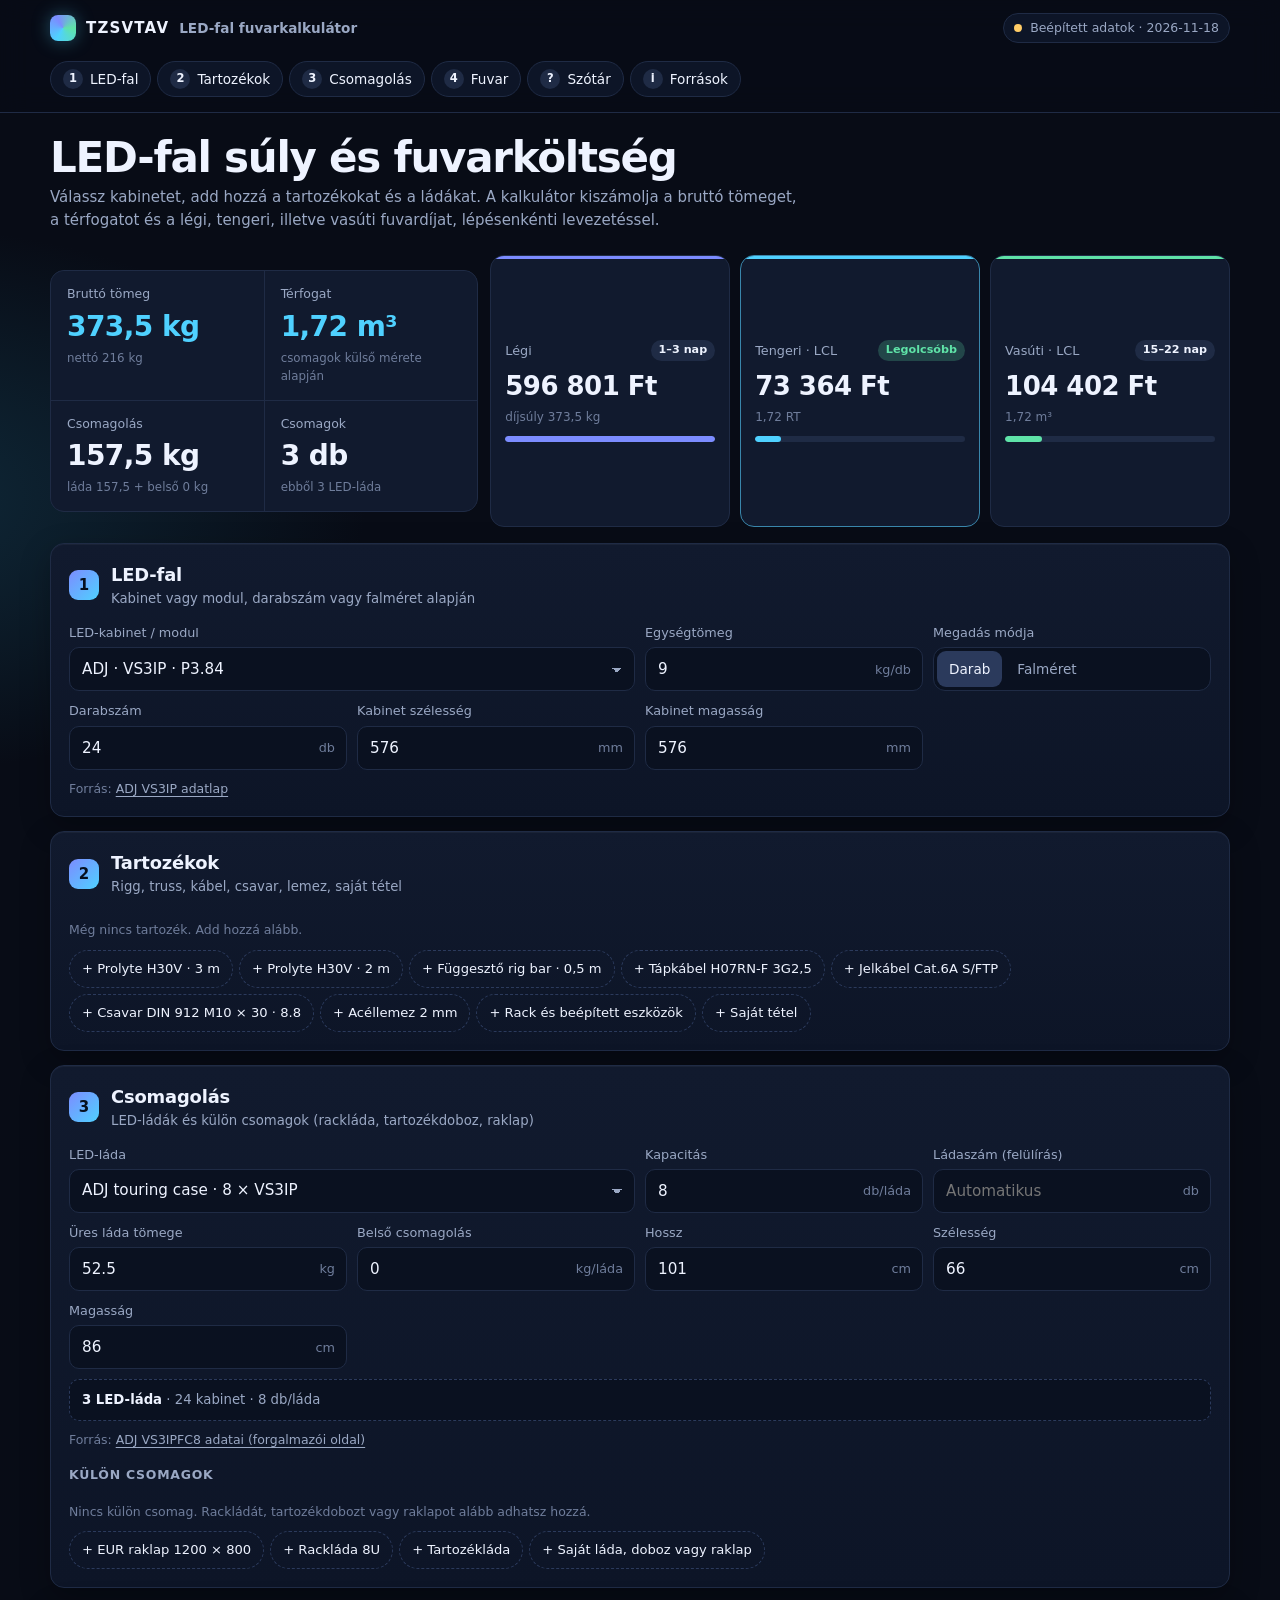
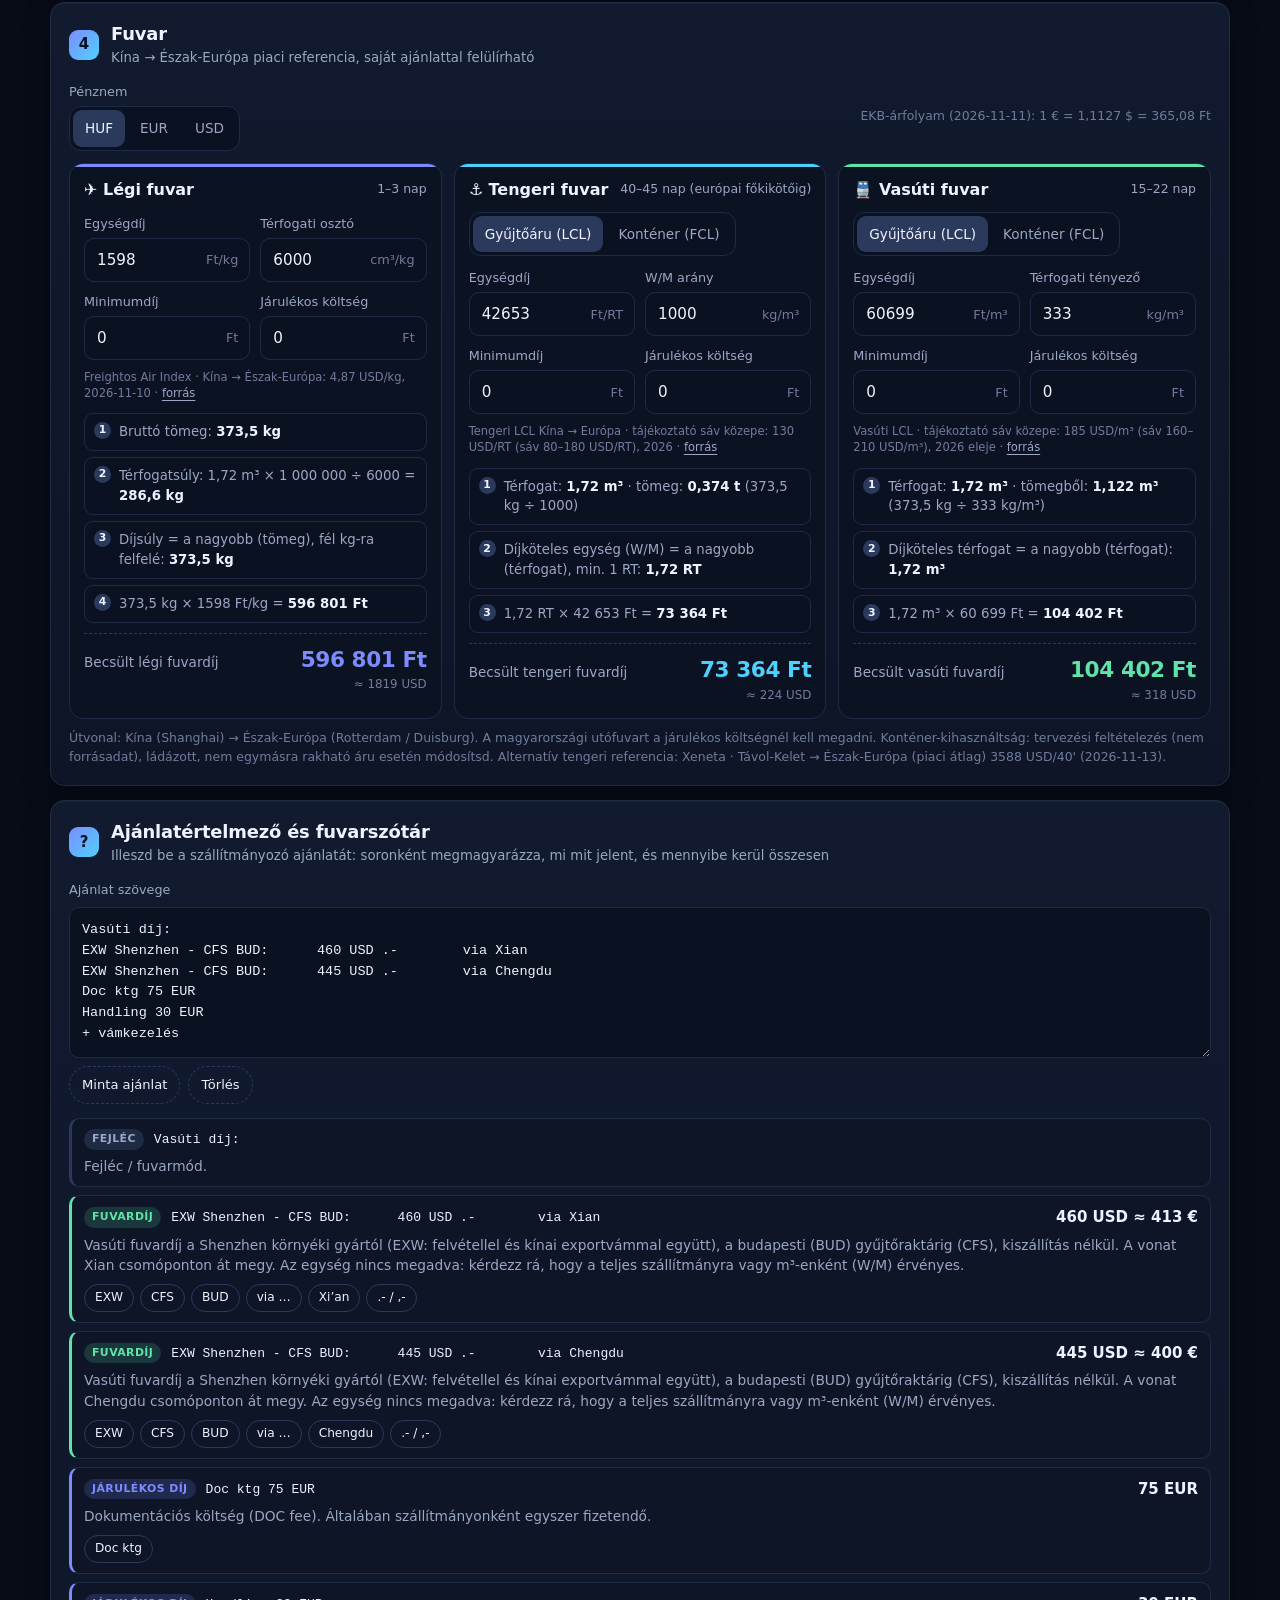
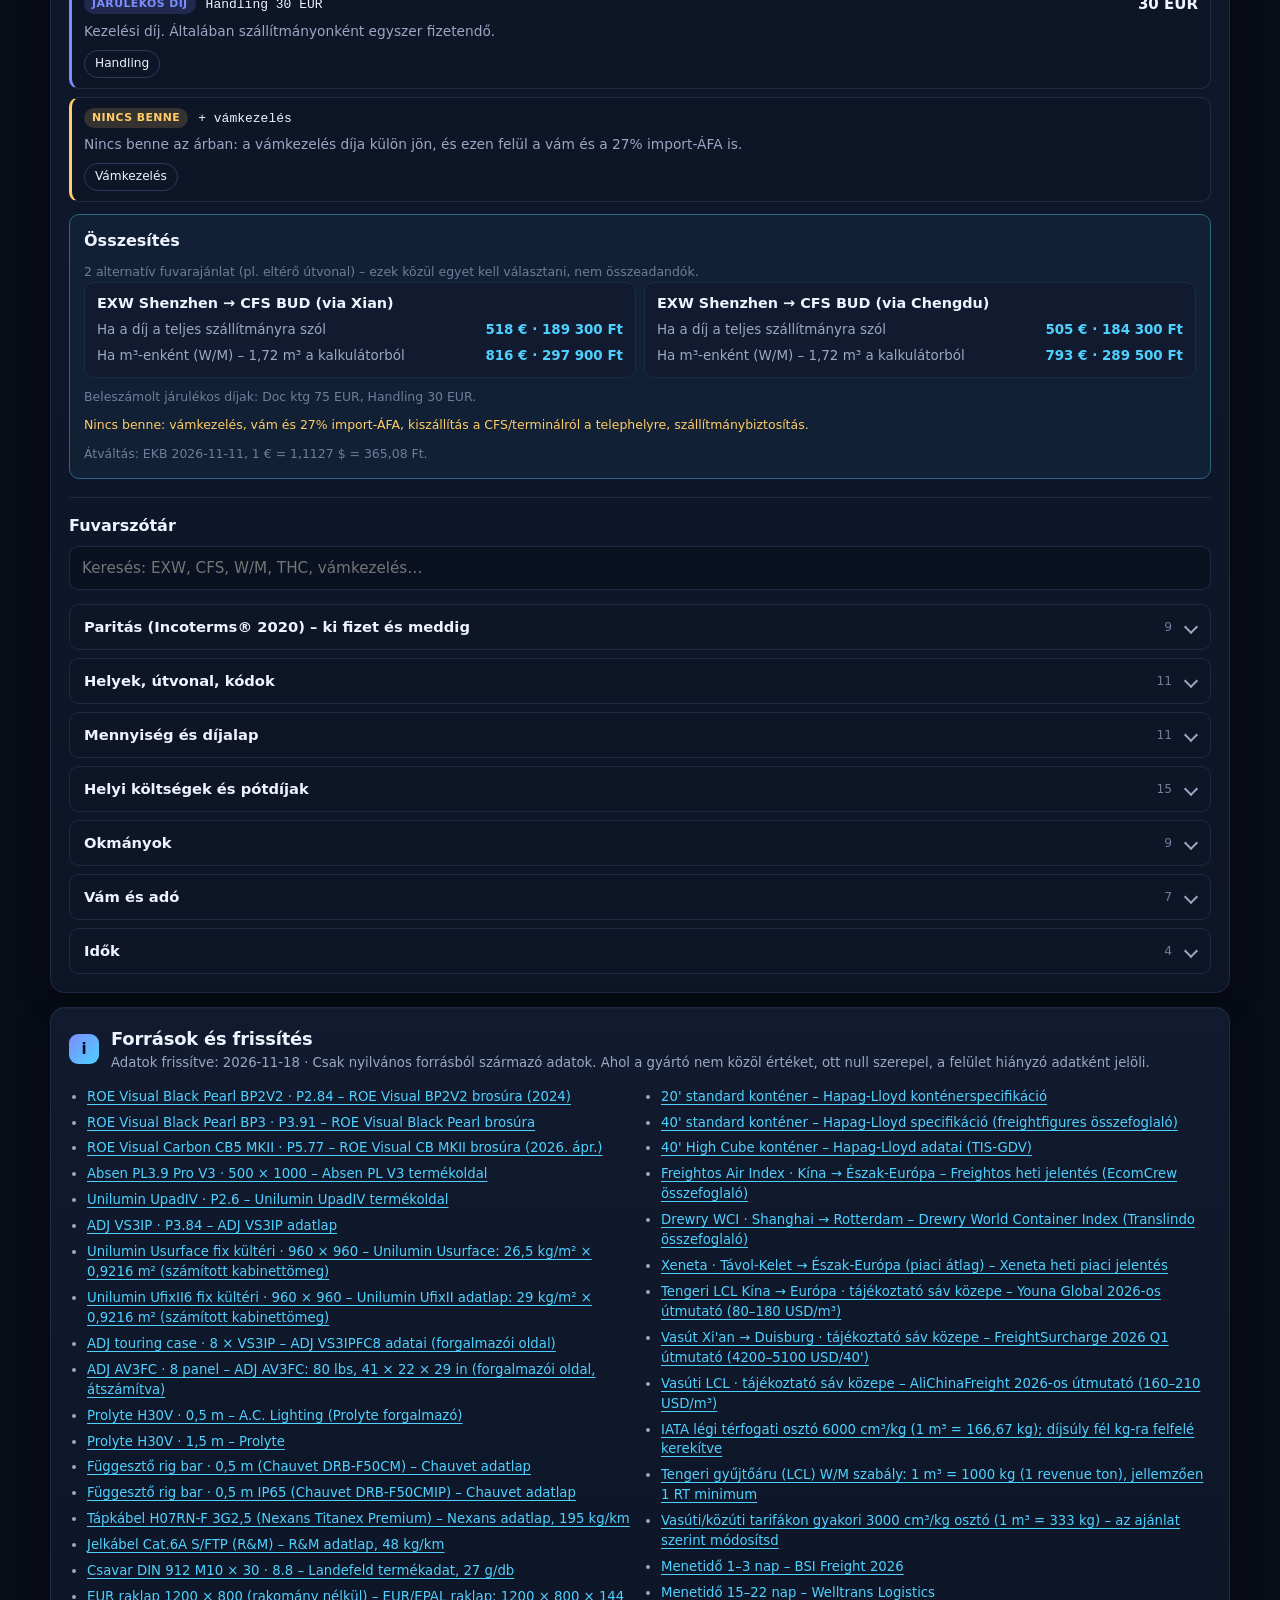
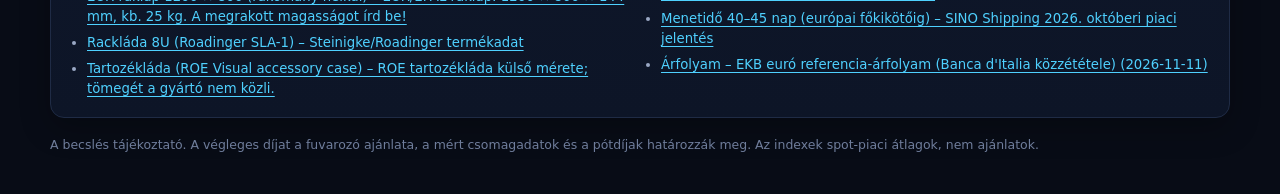
==== commit 0cdf9f87: "LED-fuvar: ajánlatértelmező és fuvarszótár Co-Authored-By: Claude Opus 5.5 <noreply@anthropic.com> C" ====
--- a/led-fuvar/index.html
+++ b/led-fuvar/index.html
@@ -181,6 +181,59 @@
   .dock a:nth-child(4) b{color:var(--rail)}
   .dock.alert{box-shadow:0 -2px 0 #7a6224 inset}
 }
+/* Ajánlatértelmező + szótár */
+.qwrap{display:grid;gap:8px}
+.qlbl{display:block;color:var(--muted);font-size:.8rem}
+textarea#qText{width:100%;min-height:150px;padding:12px;border-radius:var(--rs);border:1px solid var(--line);background:#0a1120;color:var(--text);font:13.5px/1.55 ui-monospace,SFMono-Regular,Menlo,Consolas,monospace;resize:vertical}
+textarea#qText:focus{outline:none;border-color:var(--accent);box-shadow:0 0 0 3px rgba(79,209,255,.18)}
+.qbtns{display:flex;gap:8px;flex-wrap:wrap}
+.qlist{list-style:none;margin:6px 0 0;padding:0;display:grid;gap:8px}
+.qlist li{border:1px solid var(--line);border-left:3px solid var(--line2);border-radius:var(--rs);padding:10px 12px;background:var(--card2)}
+.qlist li.q-freight{border-left-color:var(--rail)}
+.qlist li.q-fee{border-left-color:var(--accent2)}
+.qlist li.q-excluded{border-left-color:var(--warn)}
+.qline{display:flex;flex-wrap:wrap;align-items:center;gap:6px 10px}
+.qline code{font:13px ui-monospace,SFMono-Regular,Menlo,Consolas,monospace;color:var(--text);white-space:pre-wrap;word-break:break-word;flex:1 1 220px}
+.qtag{font-size:.68rem;font-weight:700;text-transform:uppercase;letter-spacing:.04em;color:var(--muted);background:var(--line);border-radius:999px;padding:2px 8px}
+.q-freight .qtag{color:var(--rail);background:color-mix(in srgb,var(--rail) 16%,transparent)}
+.q-fee .qtag{color:var(--accent2);background:color-mix(in srgb,var(--accent2) 18%,transparent)}
+.q-excluded .qtag{color:var(--warn);background:color-mix(in srgb,var(--warn) 16%,transparent)}
+.qamt{font-variant-numeric:tabular-nums;white-space:nowrap}
+.qex{margin:6px 0 0;color:var(--muted);font-size:.86rem}
+.qterms{display:flex;flex-wrap:wrap;gap:6px;margin-top:8px}
+.qterms .chip{min-height:28px;padding:3px 10px;font-size:.76rem;text-decoration:none;border-style:solid}
+.qsum{margin-top:12px;padding:14px;border-radius:var(--rs);border:1px solid color-mix(in srgb,var(--accent) 35%,var(--line));background:color-mix(in srgb,var(--accent) 6%,var(--card2))}
+.qsum h3,.gh{margin:0 0 8px;font-size:1rem}
+.qtbl{display:grid;grid-template-columns:repeat(auto-fit,minmax(240px,1fr));gap:8px}
+.qopt{padding:10px 12px;border-radius:var(--rs);background:var(--card);border:1px solid var(--line)}
+.qopt>b{display:block;margin-bottom:6px;font-size:.9rem}
+.qopt p{margin:0}
+.qcalc{list-style:none;margin:0;padding:0;display:grid;gap:6px}
+.qcalc li{display:flex;justify-content:space-between;gap:10px;font-size:.84rem;color:var(--muted)}
+.qcalc li b{color:var(--accent);white-space:nowrap;font-variant-numeric:tabular-nums}
+.gwrap{margin-top:18px;padding-top:16px;border-top:1px solid var(--line)}
+#gSearch{margin-bottom:6px}
+.ggrp{margin-top:8px}
+.ggrp summary{display:flex;align-items:center;justify-content:space-between;gap:10px;min-height:46px;padding:8px 14px;border:1px solid var(--line);border-radius:var(--rs);background:var(--card2);cursor:pointer;list-style:none;font-weight:650;font-size:.92rem}
+.ggrp summary::-webkit-details-marker{display:none}
+.ggrp summary::after{content:"";width:8px;height:8px;border-right:2px solid var(--muted);border-bottom:2px solid var(--muted);transform:rotate(45deg);margin-left:4px;transition:transform .2s}
+.ggrp[open] summary::after{transform:rotate(-135deg)}
+.ggrp summary small{margin-left:auto;color:var(--dim);font-weight:500}
+.ggrp[open] summary{border-color:var(--line2)}
+.ggrp .gdl{margin-top:6px}
+.gdl{margin:0;display:grid;grid-template-columns:minmax(150px,230px) 1fr;border:1px solid var(--line);border-radius:var(--rs);overflow:hidden}
+.gdl dt,.gdl dd{margin:0;padding:10px 12px;border-top:1px solid var(--line);background:var(--card2)}
+.gdl dt:first-of-type,.gdl dt:first-of-type+dd{border-top:0}
+.gdl dt{display:flex;flex-direction:column;gap:2px;scroll-margin-top:130px;transition:background .3s}
+.gdl dt b{font-size:.95rem}
+.gdl dt span{color:var(--dim);font-size:.76rem}
+.gdl dd{color:var(--muted);font-size:.87rem}
+.gdl dt.hl,.gdl dt.hl+dd{background:color-mix(in srgb,var(--accent) 16%,var(--card2))}
+@media (max-width:720px){
+  .gdl{grid-template-columns:1fr}
+  .gdl dd{border-top:0;padding-top:0}
+  .qcalc li{flex-direction:column;gap:0}
+}
 @media (prefers-reduced-motion:reduce){html{scroll-behavior:auto}.mode .bar i{transition:none}}
 </style>
 </head>
@@ -191,7 +244,7 @@
     <div class="status" id="status" title="Adatforrás állapota"><span class="dot" id="dataDot"></span><span id="dataText">Adatok betöltése…</span></div>
   </div>
   <div class="wrap"><nav class="steps" aria-label="Lépések">
-    <a href="#s-fal"><b>1</b>LED-fal</a><a href="#s-tart"><b>2</b>Tartozékok</a><a href="#s-csom"><b>3</b>Csomagolás</a><a href="#s-fuvar"><b>4</b>Fuvar</a><a href="#s-forras"><b>i</b>Források</a>
+    <a href="#s-fal"><b>1</b>LED-fal</a><a href="#s-tart"><b>2</b>Tartozékok</a><a href="#s-csom"><b>3</b>Csomagolás</a><a href="#s-fuvar"><b>4</b>Fuvar</a><a href="#s-szotar"><b>?</b>Szótár</a><a href="#s-forras"><b>i</b>Források</a>
   </nav></div>
 </header>
 
@@ -309,6 +362,21 @@
       </article>
     </div>
     <p class="src" id="routeNote"></p>
+  </section>
+
+  <section class="card panel" id="s-szotar">
+    <div class="card-h"><span class="no">?</span><div><h2>Ajánlatértelmező és fuvarszótár</h2><p>Illeszd be a szállítmányozó ajánlatát: soronként megmagyarázza, mi mit jelent, és mennyibe kerül összesen</p></div></div>
+    <div class="qwrap">
+      <label class="qlbl" for="qText">Ajánlat szövege</label>
+      <textarea id="qText" rows="6" spellcheck="false" placeholder="pl. EXW Shenzhen - CFS BUD: 460 USD via Xian"></textarea>
+      <div class="qbtns"><button type="button" class="chip" id="qExample">Minta ajánlat</button><button type="button" class="chip" id="qClear">Törlés</button></div>
+      <div id="qOut" aria-live="polite"></div>
+    </div>
+    <div class="gwrap">
+      <h3 class="gh">Fuvarszótár</h3>
+      <input type="search" id="gSearch" placeholder="Keresés: EXW, CFS, W/M, THC, vámkezelés…" autocomplete="off">
+      <div id="gList"></div>
+    </div>
   </section>
 
   <section class="card panel" id="s-forras">
@@ -787,6 +855,7 @@
   $('dock').classList.toggle('alert', w.length > 0);
 
   window.__ledfuvar = { res, air, sea, rail, qty };
+  window.__qRefresh?.();
   save();
 }
 
@@ -851,6 +920,264 @@
     if (remote.meta.updated >= D.meta.updated) { D = remote; start(true); } else setStatus(false);
   } catch (e) { setStatus(false); }
 })();
+
+// Fuvarszótár és ajánlatértelmező
+const GLOSS = [
+  { g: 'Paritás (Incoterms® 2020) – ki fizet és meddig', items: [
+    { k: 'EXW', n: 'Ex Works – gyártelepen átadva', d: 'Az eladó csak összekészíti az árut a saját telephelyén. Minden mást a vevő (vagy a szállítmányozója) intéz és fizet: felrakás, elszállítás a raktárig, kínai exportvámkezelés, fő fuvar, import. Ha az ajánlat „EXW Shenzhen”, akkor a díj már a gyári felvételtől számít.', m: /\bEXW\b|ex\s?works/i },
+    { k: 'FCA', n: 'Free Carrier – fuvarozónak átadva', d: 'Az eladó exportvámkezel, és átadja az árut a vevő fuvarozójának a megnevezett helyen (pl. a gyűjtőraktárban). Ettől kezdve minden költség és kockázat a vevőé. Vasúthoz és légi fuvarhoz ez a pontos megfelelője a FOB-nak.', m: /\bFCA\b/i },
+    { k: 'FOB', n: 'Free On Board – hajóra rakva', d: 'Csak tengeri fuvarnál. Az eladó fizeti a belföldi fuvart és az exportvámot, és felrakja az árut a hajóra a kikötőben (pl. FOB Shenzhen). A tengeri fuvardíjat és mindent utána a vevő fizet.', m: /\bFOB\b/i },
+    { k: 'CFR', n: 'Cost and Freight – költség és fuvar', d: 'Csak tengeri. Az eladó a célkikötőig kifizeti a tengeri fuvart, de a kockázat már a hajóra rakáskor a vevőre száll. Biztosítás nincs benne.', m: /\bCFR\b|\bC&F\b/i },
+    { k: 'CIF', n: 'Cost, Insurance and Freight', d: 'Mint a CFR, de az eladó minimális szállítmánybiztosítást is köt. Az EU-ban a vámérték nagyjából az EU-határig felmerült CIF-érték.', m: /\bCIF\b/i },
+    { k: 'CPT / CIP', n: 'Carriage Paid To / and Insurance Paid', d: 'Bármely fuvarmódnál: az eladó kifizeti a fuvart a megnevezett célhelyig (CIP-nél biztosítással), a kockázat az első fuvarozónak átadáskor átszáll.', m: /\bCPT\b|\bCIP\b/i },
+    { k: 'DAP', n: 'Delivered At Place – célhelyre szállítva', d: 'Az eladó (vagy a szállítmányozó) a megadott címig szállít, de az importvámkezelés, a vám és az ÁFA a vevőé. Lerakodás a vevő feladata.', m: /\bDAP\b/i },
+    { k: 'DPU', n: 'Delivered at Place Unloaded', d: 'Mint a DAP, de az eladó le is rakodja az árut a célhelyen.', m: /\bDPU\b/i },
+    { k: 'DDP', n: 'Delivered Duty Paid – vámfizetve leszállítva', d: 'Mindent az eladó vagy a szállítmányozó fizet, a vámot és az import-ÁFA-t is. A legkényelmesebb, de nézd meg, kinek a nevén megy a vámkezelés, és visszaigényelhető-e az ÁFA.', m: /\bDDP\b/i },
+  ]},
+  { g: 'Helyek, útvonal, kódok', items: [
+    { k: 'CFS', n: 'Container Freight Station – gyűjtőraktár', d: 'Az a raktár, ahol a gyűjtő (LCL) szállítmányokat konténerbe rakják vagy kirakják. „CFS BUD” = a budapesti gyűjtőraktárban vehető át az áru, ide még nem szállítják ki a címedre; a kiszállítás (utófuvar) külön tétel.', m: /\bCFS\b/i },
+    { k: 'CY', n: 'Container Yard – konténerterminál', d: 'Teljes konténeres (FCL) átadás-átvétel helye a kikötőben vagy vasúti terminálon. „CY–CY” díjban nincs benne a kiszállítás.', m: /\bCY\b/i },
+    { k: 'BUD', n: 'Budapest kódja', d: 'A budapesti repülőtér IATA-kódja, de vasúti és tengeri ajánlatban is egyszerűen Budapestet jelöli (UN/LOCODE: HUBUD). Vasútnál általában a BILK vagy más budapesti terminál, illetve az ahhoz tartozó CFS.', m: /\bBUD\b|HUBUD/i },
+    { k: 'BILK', n: 'Budapesti Intermodális Logisztikai Központ', d: 'Soroksári vasúti konténerterminál, ide érkezik a kínai konténervonatok jelentős része.', m: /\bBILK\b/i },
+    { k: 'via …', n: 'Útvonal / gyűjtőközpont', d: 'A „via Xi’an” vagy „via Chengdu” azt jelenti, hogy a vonat melyik kínai vasúti csomópontból indul. Az áru odáig belföldön jut el a gyártól. Az útvonal befolyásolja az árat, a menetidőt és az indulások gyakoriságát; ugyanarra a feladásra ez két alternatív ajánlat, nem kell összeadni őket.', m: /\bvia\b/i },
+    { k: 'Xi’an', n: 'Hszian – vasúti csomópont', d: 'Az egyik legnagyobb kínai konténervonat-csomópont (Xi’an Chang’an International Port), sűrű indulással Európa felé.', m: /xi['’]?an|hszian/i },
+    { k: 'Chengdu', n: 'Csengtu – vasúti csomópont', d: 'Délnyugat-kínai vasúti csomópont (Chengdu International Railway Port), rendszeres vonatokkal Európa felé.', m: /chengdu|csengtu/i },
+    { k: 'Malaszewicze', n: 'Lengyel–belarusz határátmenet', d: 'Itt történik a nyomtávváltás (széles nyomtávról normálra) a legtöbb Kína–Európa vonatnál. Torlódás esetén itt keletkezik késés.', m: /malaszewicze|ma[łl]aszewicze/i },
+    { k: 'POL / POD', n: 'Port of Loading / Port of Discharge', d: 'Berakodási és kirakodási kikötő (vagy terminál).', m: /\bPOL\b|\bPOD\b/i },
+    { k: 'Door-to-door', n: 'Háztól házig', d: 'A díj a feladó címétől a te címedig tart. Ellenőrizd, hogy a vámkezelés benne van-e.', m: /door[\s-]to[\s-]door|háztól/i },
+    { k: 'Utófuvar', n: 'Kiszállítás a terminálról', d: 'A CFS-től vagy terminálról a telephelyedig tartó közúti fuvar (on-carriage, delivery). Ha az ajánlat CFS-ig vagy CY-ig szól, ezt külön kell kérni.', m: /utófuvar|on-?carriage|delivery|kiszállítás/i },
+  ]},
+  { g: 'Mennyiség és díjalap', items: [
+    { k: 'LCL', n: 'Less than Container Load – gyűjtő', d: 'Részrakomány: a szállítmányod más feladók áruival egy konténerben utazik. Térfogat vagy tömeg (W/M) alapján fizetsz.', m: /\bLCL\b/i },
+    { k: 'FCL', n: 'Full Container Load – teljes konténer', d: 'Egész konténert bérelsz; a díj konténerenként értendő, a töltöttségtől függetlenül.', m: /\bFCL\b/i },
+    { k: 'CBM / m³', n: 'Köbméter', d: 'Cubic meter. Az LCL-díjak többsége „USD/CBM” vagy „USD/W/M”.', m: /\bCBM\b|m3\b|m³/i },
+    { k: 'W/M', n: 'Weight or Measurement', d: 'A díjköteles mennyiség a tömeg vagy a térfogat közül a nagyobb. Tengeren 1 m³ = 1000 kg, vasúton gyakran 1 m³ = 333 kg (vagy szállítmányozónként más). A kalkulátor 4. lépése ezzel számol.', m: /\bW\s?\/\s?M\b/i },
+    { k: 'RT', n: 'Revenue Ton – díjköteles tonna', d: 'A W/M alapján kiszámolt díjköteles egység (1 RT = 1 m³ vagy 1 t). Általában minimum 1 RT-t számláznak.', m: /\bRT\b|revenue ton/i },
+    { k: 'Díjköteles tömeg', n: 'Chargeable weight – légi fuvar', d: 'A tényleges bruttó és a térfogati tömeg közül a nagyobb. Térfogati tömeg = cm³ / 6000 (1 m³ = 166,7 kg).', m: /chargeable|díjköteles|volumetric|térfogati/i },
+    { k: 'TEU / FEU', n: '20 és 40 lábas konténeregység', d: 'TEU = 20 láb, FEU = 40 láb. 20GP: ~33 m³, 40GP: ~67 m³, 40HC: ~76 m³ belső tér.', m: /\bTEU\b|\bFEU\b|20GP|40GP|40HC|20'|40'/i },
+    { k: 'Min.', n: 'Minimumdíj', d: 'Kis szállítmánynál is ennyit kell legalább fizetni (pl. „min. 1 CBM”).', m: /\bmin\.?\b|minimum/i },
+    { k: 'All-in', n: 'Mindent tartalmazó díj', d: 'Elvileg minden pótdíjat tartalmaz; mindig kérdezz rá, mi marad ki (jellemzően a vámkezelés, a vám, az ÁFA és a kiszállítás).', m: /all[\s-]?in/i },
+    { k: '.- / ,-', n: 'Kerek összeg jele', d: 'A „460 USD .-” a kerek összeget jelenti (nincsenek tizedesek), nem egységet.', m: /\.-|,-/ },
+    { k: 'per shpt / per BL', n: 'Szállítmányonként / fuvarokmányonként', d: 'A díj egyszer fizetendő a teljes feladásra, a mennyiségtől függetlenül. Ilyen jellemzően a Doc ktg és a vámkezelés.', m: /per\s?(shpt|shipment|bl|hbl)|\/\s?(shpt|bl|hbl)|szállítmányonként/i },
+  ]},
+  { g: 'Helyi költségek és pótdíjak', items: [
+    { k: 'Doc ktg', n: 'Dokumentációs költség (DOC fee)', d: 'Okmánykezelési díj: a fuvarokmány (B/L, CIM/SMGS, AWB) kiállítása, a vámhoz szükséges iratok előkészítése, nyilvántartás. Szállítmányonként egyszer fizetendő.', m: /doc\.?\s?(ktg|fee|költség)|documentation|dokument/i },
+    { k: 'Handling', n: 'Kezelési díj', d: 'Az áru mozgatása a gyűjtőraktárban: kirakás a konténerből, raktári kezelés, kiadás. Lehet szállítmányonkénti átalány vagy m³-enkénti díj, kérdezz rá.', m: /handling|kezelési/i },
+    { k: 'THC', n: 'Terminal Handling Charge', d: 'Terminálkezelési díj a kikötőben vagy vasúti terminálon (be- és kirakás). Indulási és érkezési oldalon is lehet.', m: /\bTHC\b|terminal handling/i },
+    { k: 'BAF', n: 'Bunker Adjustment Factor', d: 'Üzemanyag-pótdíj (tengeri); az olajár szerint változik.', m: /\bBAF\b|bunker/i },
+    { k: 'LSS', n: 'Low Sulphur Surcharge', d: 'Alacsony kéntartalmú üzemanyag pótdíja (tengeri).', m: /\bLSS\b|low sulphur/i },
+    { k: 'CAF', n: 'Currency Adjustment Factor', d: 'Árfolyam-kiigazítási pótdíj.', m: /\bCAF\b/i },
+    { k: 'PSS / GRI', n: 'Főszezoni pótdíj / általános díjemelés', d: 'Peak Season Surcharge és General Rate Increase: a fuvarozók időszakos díjemelései, főleg a kínai újév és a karácsonyi szezon előtt.', m: /\bPSS\b|\bGRI\b|peak season/i },
+    { k: 'ISPS', n: 'Kikötővédelmi díj', d: 'International Ship and Port Facility Security: a kikötői biztonsági előírások díja.', m: /\bISPS\b/i },
+    { k: 'ENS / ICS2', n: 'EU biztonsági előzetes bejelentés', d: 'Entry Summary Declaration az EU ICS2 rendszerében; minden EU-ba érkező szállítmánynál kötelező, a szállítmányozó külön díjat számolhat rá.', m: /\bENS\b|\bICS2\b/i },
+    { k: 'D/O', n: 'Delivery Order – kiadási díj', d: 'Az árukiadási rendelvény kiállításának díja az érkezési oldalon.', m: /\bD\/O\b|delivery order/i },
+    { k: 'FSC / SSC', n: 'Üzemanyag- és biztonsági pótdíj (légi)', d: 'Fuel Surcharge és Security Surcharge, általában kg-onként a díjköteles tömegre.', m: /\bFSC\b|\bSSC\b|fuel surcharge|security surcharge/i },
+    { k: 'Pickup', n: 'Felvétel / előfuvar', d: 'A gyártól a gyűjtőraktárig tartó belföldi fuvar Kínában. EXW paritásnál ez is a vevőé (az ajánlatban többnyire benne van).', m: /pick-?up|előfuvar|pre-?carriage/i },
+    { k: 'Storage / Free time', n: 'Tárolás / díjmentes idő', d: 'A raktárban vagy terminálon néhány napig ingyenes a tárolás, utána napidíjat számolnak.', m: /storage|free\s?time|tárolás/i },
+    { k: 'Demurrage / Detention', n: 'Konténer-állás és -késedelmi díj', d: 'FCL-nél: ha a konténer a díjmentes időn túl a terminálon áll (demurrage) vagy nálad van (detention), napidíjat kell fizetni.', m: /demurrage|detention|kötbér/i },
+    { k: 'Biztosítás', n: 'Szállítmánybiztosítás (Cargo insurance)', d: 'Nem automatikus! A fuvarozó felelőssége kg-onként korlátozott, ezért értékes LED-falnál érdemes az áru értékére biztosítást kötni (általában az áruérték kis százaléka).', m: /insurance|biztosít/i },
+  ]},
+  { g: 'Okmányok', items: [
+    { k: 'B/L, HBL, MBL', n: 'Bill of Lading – tengeri fuvarlevél', d: 'Értékpapír jellegű tengeri fuvarokmány: aki az eredeti B/L-lel rendelkezik, az veheti át az árut. HBL: a szállítmányozó saját B/L-je, MBL: a hajózási társaságé.', m: /\bB\/?L\b|\bHBL\b|\bMBL\b|bill of lading/i },
+    { k: 'Telex release', n: 'Elektronikus B/L-feloldás', d: 'Nem kell eredeti papír B/L-t küldeni, a kiadást a feladó elektronikusan engedélyezi.', m: /telex|seaway/i },
+    { k: 'CIM / SMGS', n: 'Vasúti fuvarlevél', d: 'Nemzetközi vasúti fuvarokmány (SMGS a volt szovjet nyomtávú szakaszon, CIM az EU-ban, gyakran közös CIM/SMGS). Egyes szállítmányozók vasúton is adnak saját, B/L-szerű okmányt.', m: /\bCIM\b|\bSMGS\b/i },
+    { k: 'AWB / HAWB', n: 'Air Waybill – légi fuvarlevél', d: 'Légi fuvarokmány; a HAWB a szállítmányozó saját légi fuvarlevele. A szám alapján követhető a szállítmány.', m: /\bH?AWB\b|\bMAWB\b|air waybill/i },
+    { k: 'CMR', n: 'Közúti fuvarlevél', d: 'Nemzetközi közúti fuvarokmány, pl. a budapesti utófuvarnál vagy európai közúti szakaszon.', m: /\bCMR\b/i },
+    { k: 'CI / PL', n: 'Kereskedelmi számla és csomaglista', d: 'Commercial Invoice (vámérték, HS-kód, Incoterm) és Packing List (darabszám, tömeg, méret ládánként). Vámkezeléshez mindkettő kell.', m: /commercial invoice|packing list|csomaglista|\bP\/L\b/i },
+    { k: 'CO / Form A', n: 'Származási bizonyítvány', d: 'Certificate of Origin: az áru származását igazolja. Kínai árunál általában nem ad vámkedvezményt, de kérhetik.', m: /certificate of origin|származási|\bC\/O\b|form a\b/i },
+    { k: 'MSDS / UN38.3', n: 'Biztonsági adatlap / akkuteszt', d: 'Akkumulátoros vagy vegyi tartalmú árunál kérik. Lítiumakkus eszköz (pl. akkus vezérlő, UPS) veszélyes árunak (9. osztály) minősülhet.', m: /\bMSDS\b|\bSDS\b|UN\s?38\.3/i },
+    { k: 'DG / DGD', n: 'Veszélyes áru / nyilatkozat', d: 'Dangerous Goods és Dangerous Goods Declaration. Sok vasúti és légi útvonal korlátozza vagy tiltja.', m: /\bDGD?\b|dangerous goods|veszélyes/i },
+  ]},
+  { g: 'Vám és adó', items: [
+    { k: 'Vámkezelés', n: 'Importvámkezelés (customs clearance)', d: 'A vámáru-nyilatkozat elkészítése és benyújtása, általában szállítmányonkénti díjért (a vámügynöké). Ez a szolgáltatás díja; a vám és az import-ÁFA ezen felül, a vámhatóságnak fizetendő. Ha az ajánlatban „+ vámkezelés” áll, akkor nincs benne.', m: /vámkezel|customs clearance|clearance/i },
+    { k: 'Vám', n: 'Vámteher (duty)', d: 'A vámérték (áruérték + fuvar és biztosítás az EU-határig) százalékában. A kulcs a HS/KN tarifaszámtól függ; a pontos besorolást a vámügynök adja meg, mert LED-moduloknál és kijelzőknél eltérő lehet.', m: /\bvám\b|\bduty\b|vámteher/i },
+    { k: 'Import ÁFA', n: '27% Magyarországon', d: 'A vámérték + vám + az EU-n belüli fuvarköltség után. Áfakörös cégnél visszaigényelhető (önadózással vagy halasztott fizetéssel is rendezhető).', m: /áfa|\bVAT\b/i },
+    { k: 'HS / KN kód', n: 'Vámtarifaszám', d: 'Harmonized System (6 jegy) / Kombinált Nómenklatúra (8 jegy, EU). Ez határozza meg a vámtételt és az esetleges előírásokat.', m: /\bHS\b|\bKN\b|tarifaszám|HS code/i },
+    { k: 'EORI', n: 'Vámazonosító szám', d: 'EU-s vámügyekhez kötelező cégazonosító (Magyarországon HU + adószám formátumú). Nélküle nem lehet vámkezelni.', m: /\bEORI\b/i },
+    { k: 'T1 / tranzit', n: 'Vám alatti továbbítás', d: 'Az áru vámkezeletlenül megy tovább (pl. Lengyelországból Budapestre), és a célállomáson vámkezelik.', m: /\bT1\b|tranzit|transit doc/i },
+    { k: 'AEO', n: 'Engedélyezett gazdálkodó', d: 'Authorised Economic Operator: megbízható vámügyfél-státusz, gyorsabb vámkezelést jelent.', m: /\bAEO\b/i },
+  ]},
+  { g: 'Idők', items: [
+    { k: 'ETD / ETA', n: 'Becsült indulás / érkezés', d: 'Estimated Time of Departure / Arrival.', m: /\bETD\b|\bETA\b/i },
+    { k: 'T/T', n: 'Transit time – menetidő', d: 'Az indulástól az érkezésig tartó idő. Vasúton jellemzően 15–25 nap, tengeren 30–45+ nap, légin 3–7 nap (felvétellel és vámmal együtt több).', m: /\bT\/T\b|transit time|menetidő/i },
+    { k: 'Cut-off', n: 'Leadási határidő', d: 'Eddig kell az árunak és az okmányoknak a raktárba vagy terminálra beérkeznie, hogy felférjen az adott járatra.', m: /cut-?off|closing/i },
+    { k: 'Validity', n: 'Ajánlat érvényessége', d: 'Meddig érvényes a díj (gyakran 1–2 hét vagy a hónap vége). Utána a piaci díj szerint újraárazzák.', m: /valid|érvényes/i },
+  ]},
+];
+
+const CUR = { usd: 'USD', '$': 'USD', eur: 'EUR', '€': 'EUR', huf: 'HUF', ft: 'HUF' };
+const INCO = /\b(EXW|FCA|FOB|CFR|CIF|CPT|CIP|DAP|DPU|DDP)\b/i;
+const PLACE_T = /\b(CFS|CY|DOOR|PORT|RAMP)\b/i;
+
+function parseNum(s) {
+  s = s.replace(/\s/g, '');
+  const c = s.lastIndexOf(','), d = s.lastIndexOf('.');
+  if (c >= 0 && d >= 0) s = c > d ? s.replace(/\./g, '').replace(',', '.') : s.replace(/,/g, '');
+  else if (c >= 0) s = /,\d{3}$/.test(s) ? s.replace(/,/g, '') : s.replace(',', '.');
+  else if (d >= 0 && /\.\d{3}$/.test(s) && s.split('.').length >= 2) s = s.replace(/\./g, '');
+  const v = parseFloat(s); return Number.isFinite(v) ? v : null;
+}
+function findAmount(line) {
+  const re = /(?:(USD|EUR|HUF|Ft|€|\$)\s*(\d[\d\s.,]*\d|\d))|(?:(\d[\d\s.,]*\d|\d)\s*(USD|EUR|HUF|Ft|€|\$))/i;
+  const m = line.match(re); if (!m) return null;
+  const cur = CUR[(m[1] || m[4]).toLowerCase()]; const v = parseNum(m[2] || m[3]);
+  if (v === null) return null;
+  const unitM = line.match(/(?:\/|per\s)\s*(cbm|m3|m³|w\/m|rt|kg|shpt|shipment|bl|hbl|konténer|cntr|cont|teu|feu|20'|40'|20gp|40gp|40hc|20dc|40dc)/i);
+  let unit = null;
+  if (unitM) { const u = unitM[1].toLowerCase(); unit = /cbm|m3|m³|w\/m|rt/.test(u) ? 'm3' : u === 'kg' ? 'kg' : /cntr|cont|konténer|teu|feu|20|40/.test(u) ? 'cntr' : 'shpt'; }
+  return { v, cur, unit, raw: m[0] };
+}
+const toEur = (v, cur) => cur === 'EUR' ? v : cur === 'USD' ? v / D.fx.eurUsd : v / D.fx.eurHuf;
+
+function analyze(text) {
+  const lines = text.split(/\r?\n/).map(s => s.trim()).filter(Boolean);
+  const out = [];
+  let ctx = '';
+  for (const line of lines) {
+    if (/^[^\d]*:\s*$/.test(line)) { ctx = line.replace(/:\s*$/, ''); out.push({ type: 'head', line, terms: terms(line), ctx }); continue; }
+    const amt = findAmount(line);
+    const inc = line.match(INCO);
+    const route = line.match(/^(.*?)\s+[-–→>]+\s+(.*?)(?::|\s{2,}|\s\d|$)/);
+    const via = line.match(/\bvia\s+([A-Za-zÀ-ž'’ -]+)/i);
+    const extra = /^\+/.test(line);
+    let type = 'fee';
+    if (amt && (route || inc)) type = 'freight';
+    else if (!amt) type = extra || /vám|clearance|insurance|biztos|delivery|kiszáll/i.test(line) ? 'excluded' : 'note';
+    out.push({ type, line, amt, inc: inc && inc[1].toUpperCase(), from: route && route[1].replace(INCO, '').trim(), to: route && route[2].trim(), via: via && via[1].trim(), terms: terms(line), ctx });
+  }
+  return out;
+}
+function terms(line) {
+  const found = [];
+  for (const grp of GLOSS) for (const t of grp.items) if (t.m.test(line) && !found.includes(t)) found.push(t);
+  return found;
+}
+function explain(r) {
+  if (r.type === 'freight') {
+    const parts = [];
+    const ctxRail = /vasút|rail|train/i.test(r.ctx + ' ' + r.line), ctxSea = /tenger|sea|ocean/i.test(r.ctx + ' ' + r.line), ctxAir = /légi|air/i.test(r.ctx + ' ' + r.line);
+    const mode = ctxRail ? 'vasúti' : ctxSea ? 'tengeri' : ctxAir ? 'légi' : '';
+    const fromTxt = r.from ? r.from : 'a feladási hely';
+    if (r.inc === 'EXW') parts.push(`Fuvardíj a ${fromTxt} környéki gyártól (EXW: felvétellel és kínai exportvámmal együtt)`);
+    else if (r.inc) parts.push(`${r.inc} paritású díj innen: ${fromTxt}`);
+    else parts.push(`Fuvardíj innen: ${fromTxt}`);
+    const pl = t => { t = t.replace(/\b(CFS|CY)\b/i, '').trim(); return /\bBUD\b|budapest/i.test(t) ? 'a budapesti (BUD)' : t ? `a(z) ${t}` : 'a cél'; };
+    if (r.to) parts.push(/\bCFS\b/i.test(r.to) ? `${pl(r.to)} gyűjtőraktárig (CFS), kiszállítás nélkül` : /\bCY\b/i.test(r.to) ? `${pl(r.to)} konténerterminálig (CY)` : `eddig: ${r.to}`);
+    let s = parts.join(', ') + '.';
+    if (mode) s = s.replace(/^Fuvardíj/, `${mode[0].toUpperCase() + mode.slice(1)} fuvardíj`);
+    if (r.via) s += ` A vonat ${r.via} csomóponton át megy.`;
+    s += r.amt.unit === 'm3' ? ' Egység: m³-enként (W/M).' : r.amt.unit === 'shpt' ? ' Egység: szállítmányonként.' : r.amt.unit === 'cntr' ? ' Egység: konténerenként.' : ' Az egység nincs megadva: kérdezz rá, hogy a teljes szállítmányra vagy m³-enként (W/M) érvényes.';
+    return s;
+  }
+  if (r.type === 'fee') {
+    const t = r.terms.find(x => /Doc|Handling|THC|BAF|ISPS|D\/O|Pickup|Storage|ENS|FSC|LSS|CAF|PSS/.test(x.k));
+    const base = t ? `${t.n}.` : 'Járulékos díj.';
+    return base + (r.amt?.unit === 'm3' ? ' m³-enként.' : r.amt?.unit ? '' : ' Általában szállítmányonként egyszer fizetendő.');
+  }
+  if (r.type === 'excluded') {
+    if (/vám/i.test(r.line)) return 'Nincs benne az árban: a vámkezelés díja külön jön, és ezen felül a vám és a 27% import-ÁFA is.';
+    return 'Nincs benne az árban, külön költség.';
+  }
+  if (r.type === 'head') return r.terms.length ? '' : 'Fejléc / fuvarmód.';
+  return r.terms.length ? '' : 'Megjegyzés.';
+}
+
+function qChgM3() {
+  const k = window.__ledfuvar; if (!k?.res) return null;
+  const r = railLcl(k.res, { factor: S.railFactor || 333, rate: 0 });
+  return r.chgM3;
+}
+const fmtE = eur => `${nf(eur, 0)} €`;
+const fmtH = eur => `${nf(Math.round(eur * D.fx.eurHuf / 100) * 100, 0)} Ft`;
+
+function renderQuote() {
+  const box = $('qOut'); if (!box) return;
+  const rows = analyze($('qText').value);
+  box.replaceChildren();
+  if (!rows.length) { box.append(el('p', 'src', 'Illessz be egy ajánlatot a fenti mezőbe.')); return; }
+  const list = el('ol', 'qlist');
+  for (const r of rows) {
+    const li = el('li', 'q-' + r.type);
+    const top = el('div', 'qline');
+    top.append(el('code', '', r.line));
+    if (r.amt) top.append(el('b', 'qamt', `${nf(r.amt.v, 2)} ${r.amt.cur}` + (r.amt.cur !== 'EUR' ? ` ≈ ${fmtE(toEur(r.amt.v, r.amt.cur))}` : '')));
+    const tag = { freight: 'Fuvardíj', fee: 'Járulékos díj', excluded: 'Nincs benne', note: 'Megjegyzés', head: 'Fejléc' }[r.type];
+    top.prepend(el('span', 'qtag', tag));
+    li.append(top);
+    const ex = explain(r); if (ex) li.append(el('p', 'qex', ex));
+    if (r.terms.length) {
+      const ch = el('div', 'qterms');
+      for (const t of r.terms) { const a = el('a', 'chip', t.k); a.href = '#g-' + slug(t.k); a.title = t.n; ch.append(a); }
+      li.append(ch);
+    }
+    list.append(li);
+  }
+  box.append(list);
+
+  // Összesítő
+  const fr = rows.filter(r => r.type === 'freight'), fees = rows.filter(r => r.type === 'fee' && r.amt), exc = rows.filter(r => r.type === 'excluded');
+  if (!fr.length && !fees.length) return;
+  const m3 = qChgM3();
+  const wm = m3 === null ? null : Math.max(1, m3);
+  const feeEur = (qty) => fees.reduce((s, f) => s + toEur(f.amt.v, f.amt.cur) * (f.amt.unit === 'm3' ? (qty ?? 1) : 1), 0);
+  const sum = el('div', 'qsum');
+  sum.append(el('h3', '', 'Összesítés'));
+  if (fr.length > 1) sum.append(el('p', 'src', `${fr.length} alternatív fuvarajánlat (pl. eltérő útvonal) – ezek közül egyet kell választani, nem összeadandók.`));
+  const tbl = el('div', 'qtbl');
+  for (const f of fr) {
+    const name = [f.inc, f.from, '→', f.to].filter(Boolean).join(' ') + (f.via ? ` (via ${f.via})` : '');
+    const fe = toEur(f.amt.v, f.amt.cur);
+    const card = el('div', 'qopt'); card.append(el('b', '', name));
+    const lump = fe + feeEur(1);
+    const pr = el('ul', 'qcalc');
+    const addLi = (lbl, txt) => { const l = el('li'); l.append(el('span', '', lbl), el('b', '', txt)); pr.append(l); };
+    if (f.amt.unit !== 'm3') addLi('Ha a díj a teljes szállítmányra szól', `${fmtE(lump)} · ${fmtH(lump)}`);
+    if (f.amt.unit !== 'shpt' && f.amt.unit !== 'cntr' && wm !== null) {
+      const t = fe * wm + feeEur(wm);
+      addLi(`Ha m³-enként (W/M) – ${nf(wm, 2)} m³ a kalkulátorból${m3 < 1 ? ', min. 1' : ''}`, `${fmtE(t)} · ${fmtH(t)}`);
+    }
+    card.append(pr); tbl.append(card);
+  }
+  if (!fr.length) { const c = el('div', 'qopt'); c.append(el('b', '', 'Járulékos díjak összesen'), el('p', '', `${fmtE(feeEur(1))} · ${fmtH(feeEur(1))}`)); tbl.append(c); }
+  sum.append(tbl);
+  const feeTxt = fees.map(f => `${f.line.replace(f.amt.raw, '').replace(/[.:\-\s]+$/, '').trim() || 'díj'} ${nf(f.amt.v, 2)} ${f.amt.cur}`).join(', ');
+  if (feeTxt) sum.append(el('p', 'src', `Beleszámolt járulékos díjak: ${feeTxt}.`));
+  const miss = exc.map(e => e.line.replace(/^\+\s*/, '')).join(', ');
+  sum.append(el('p', 'src warnc', `Nincs benne: ${miss ? miss + ', ' : ''}vám és 27% import-ÁFA${fr.some(f => /CFS|CY/i.test(f.to || '')) ? ', kiszállítás a CFS/terminálról a telephelyre' : ''}${rows.some(r => r.terms.some(t => t.k === 'Biztosítás')) ? '' : ', szállítmánybiztosítás'}.`));
+  sum.append(el('p', 'src', `Átváltás: EKB ${D.fx.date}, 1 € = ${nf(D.fx.eurUsd, 4)} $ = ${nf(D.fx.eurHuf, 2)} Ft.`));
+  box.append(sum);
+}
+const slug = s => s.toLowerCase().normalize('NFD').replace(/[\u0300-\u036f]/g, '').replace(/[^a-z0-9]+/g, '-').replace(/^-|-$/g, '');
+
+function renderGloss() {
+  const box = $('gList'); box.replaceChildren();
+  const q = ($('gSearch').value || '').trim().toLowerCase();
+  let n = 0;
+  for (const grp of GLOSS) {
+    const items = grp.items.filter(t => !q || (t.k + ' ' + t.n + ' ' + t.d).toLowerCase().includes(q));
+    if (!items.length) continue;
+    const sec = el('details', 'ggrp'); sec.open = !!q; const sm = el('summary'); sm.append(el('span', '', grp.g), el('small', '', String(items.length))); sec.append(sm);
+    const dl = el('dl', 'gdl');
+    for (const t of items) { n++; const dt = el('dt'); dt.id = 'g-' + slug(t.k); dt.append(el('b', '', t.k), el('span', '', t.n)); dl.append(dt, el('dd', '', t.d)); }
+    sec.append(dl); box.append(sec);
+  }
+  if (!n) box.append(el('p', 'src', 'Nincs találat.'));
+}
+
+const Q_EXAMPLE = 'Vasúti díj:\nEXW Shenzhen - CFS BUD:      460 USD .-        via Xian\nEXW Shenzhen - CFS BUD:      445 USD .-        via Chengdu\nDoc ktg 75 EUR\nHandling 30 EUR\n+ vámkezelés';
+(function initGloss() {
+  const t = $('qText'); if (!t) return;
+  let saved = null; try { saved = localStorage.getItem(STORE + '.quote'); } catch (e) { /* */ }
+  t.value = saved ?? Q_EXAMPLE;
+  t.addEventListener('input', () => { try { localStorage.setItem(STORE + '.quote', t.value); } catch (e) { /* */ } renderQuote(); });
+  $('qExample').addEventListener('click', () => { t.value = Q_EXAMPLE; t.dispatchEvent(new Event('input')); });
+  $('qClear').addEventListener('click', () => { t.value = ''; t.dispatchEvent(new Event('input')); t.focus(); });
+  $('gSearch').addEventListener('input', renderGloss);
+  document.addEventListener('click', e => { const a = e.target.closest('.qterms a'); if (!a) return; if ($('gSearch').value) { $('gSearch').value = ''; renderGloss(); } const d = document.querySelector(a.getAttribute('href')); if (d) { d.closest('details').open = true; e.preventDefault(); d.scrollIntoView({ behavior: 'smooth', block: 'center' }); d.classList.add('hl'); setTimeout(() => d.classList.remove('hl'), 1600); } });
+  renderGloss(); renderQuote();
+  window.__qRefresh = renderQuote;
+  window.__gloss = { analyze, count: GLOSS.reduce((s, g) => s + g.items.length, 0) };
+})();
 </script>
 </body>
 </html>
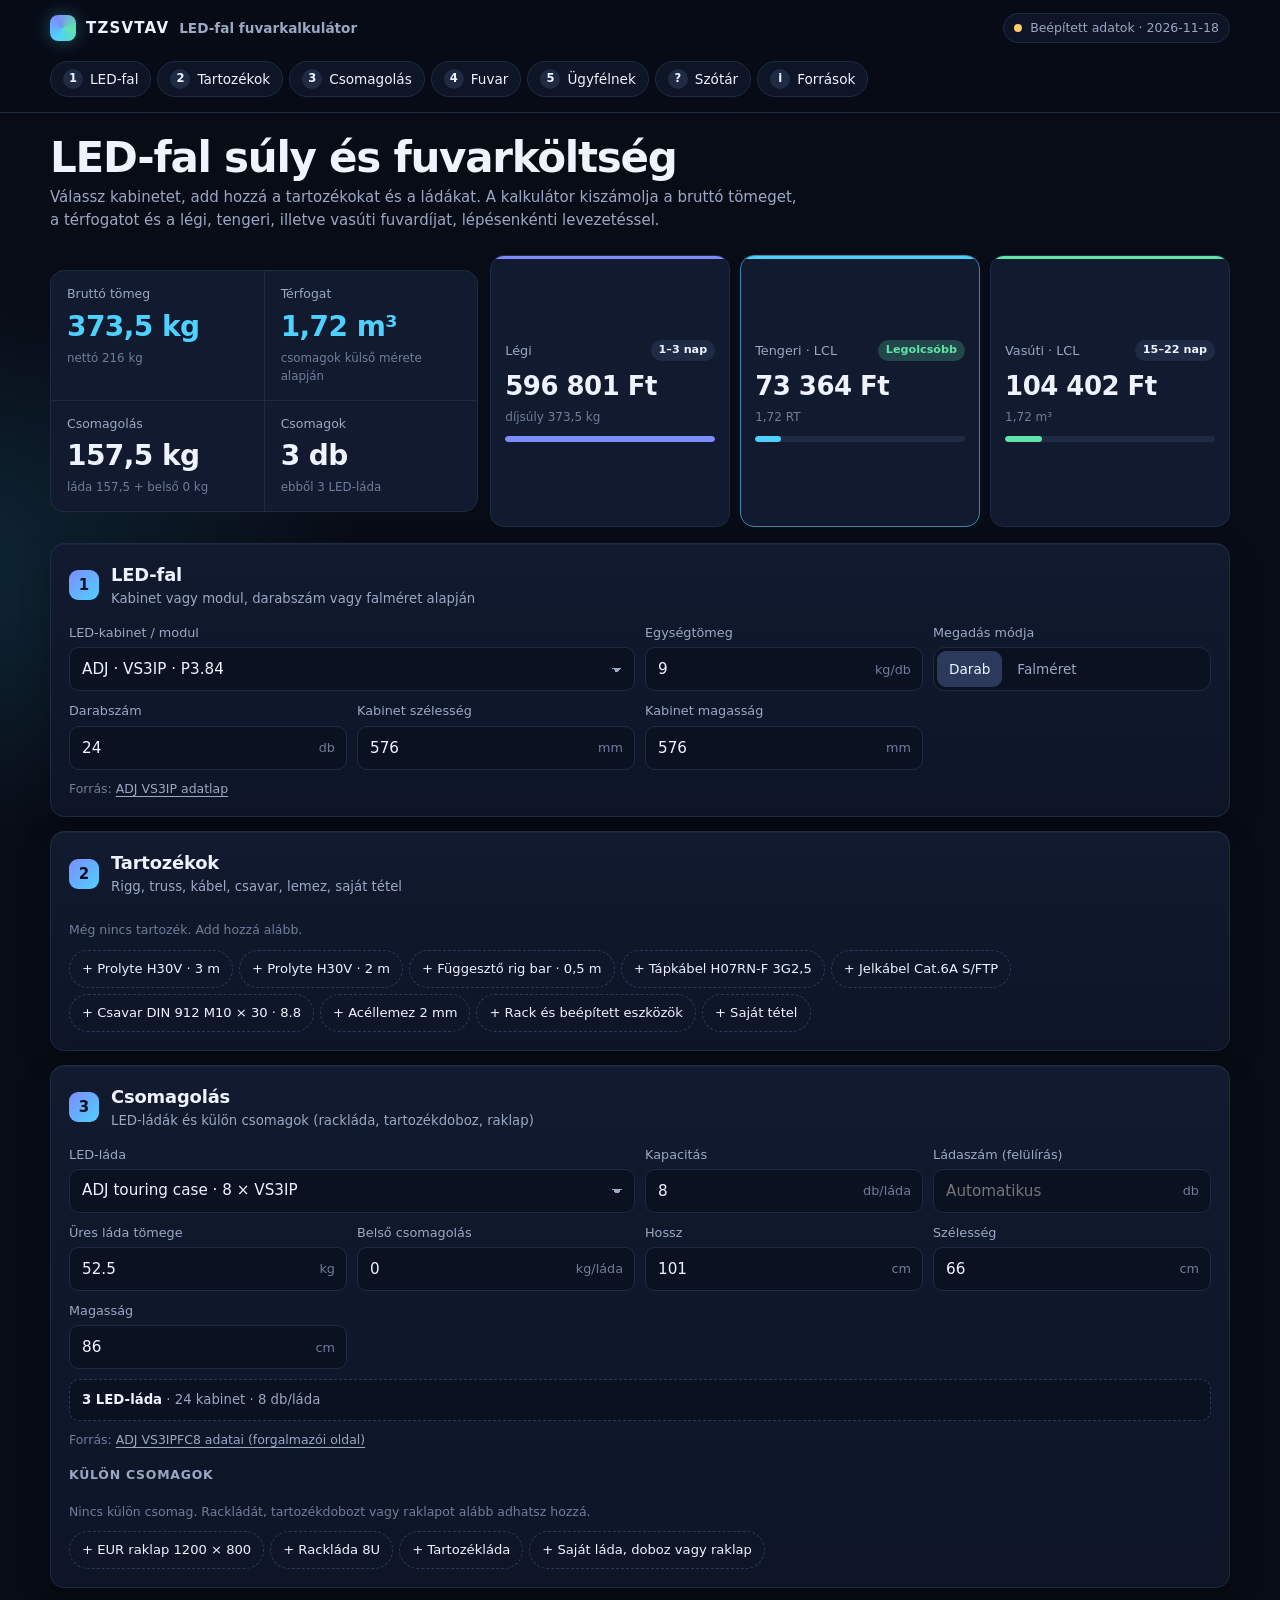
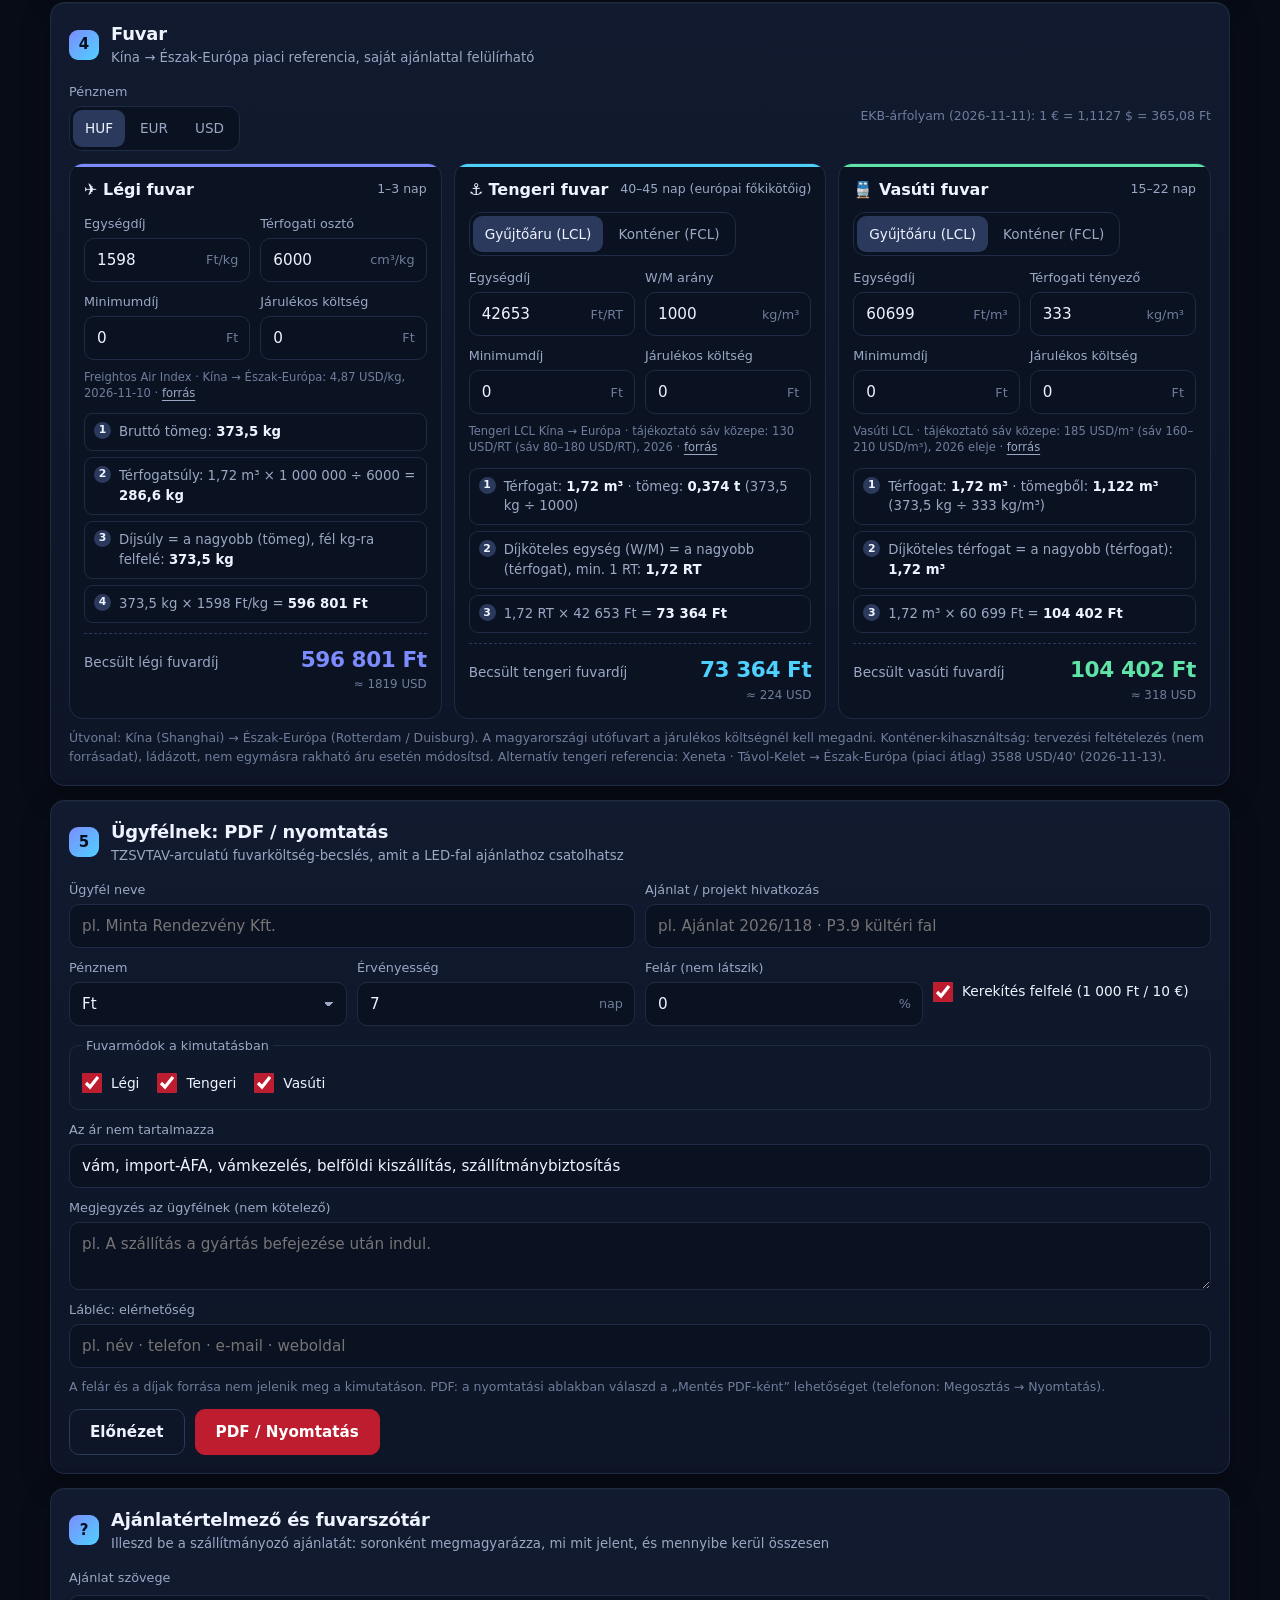
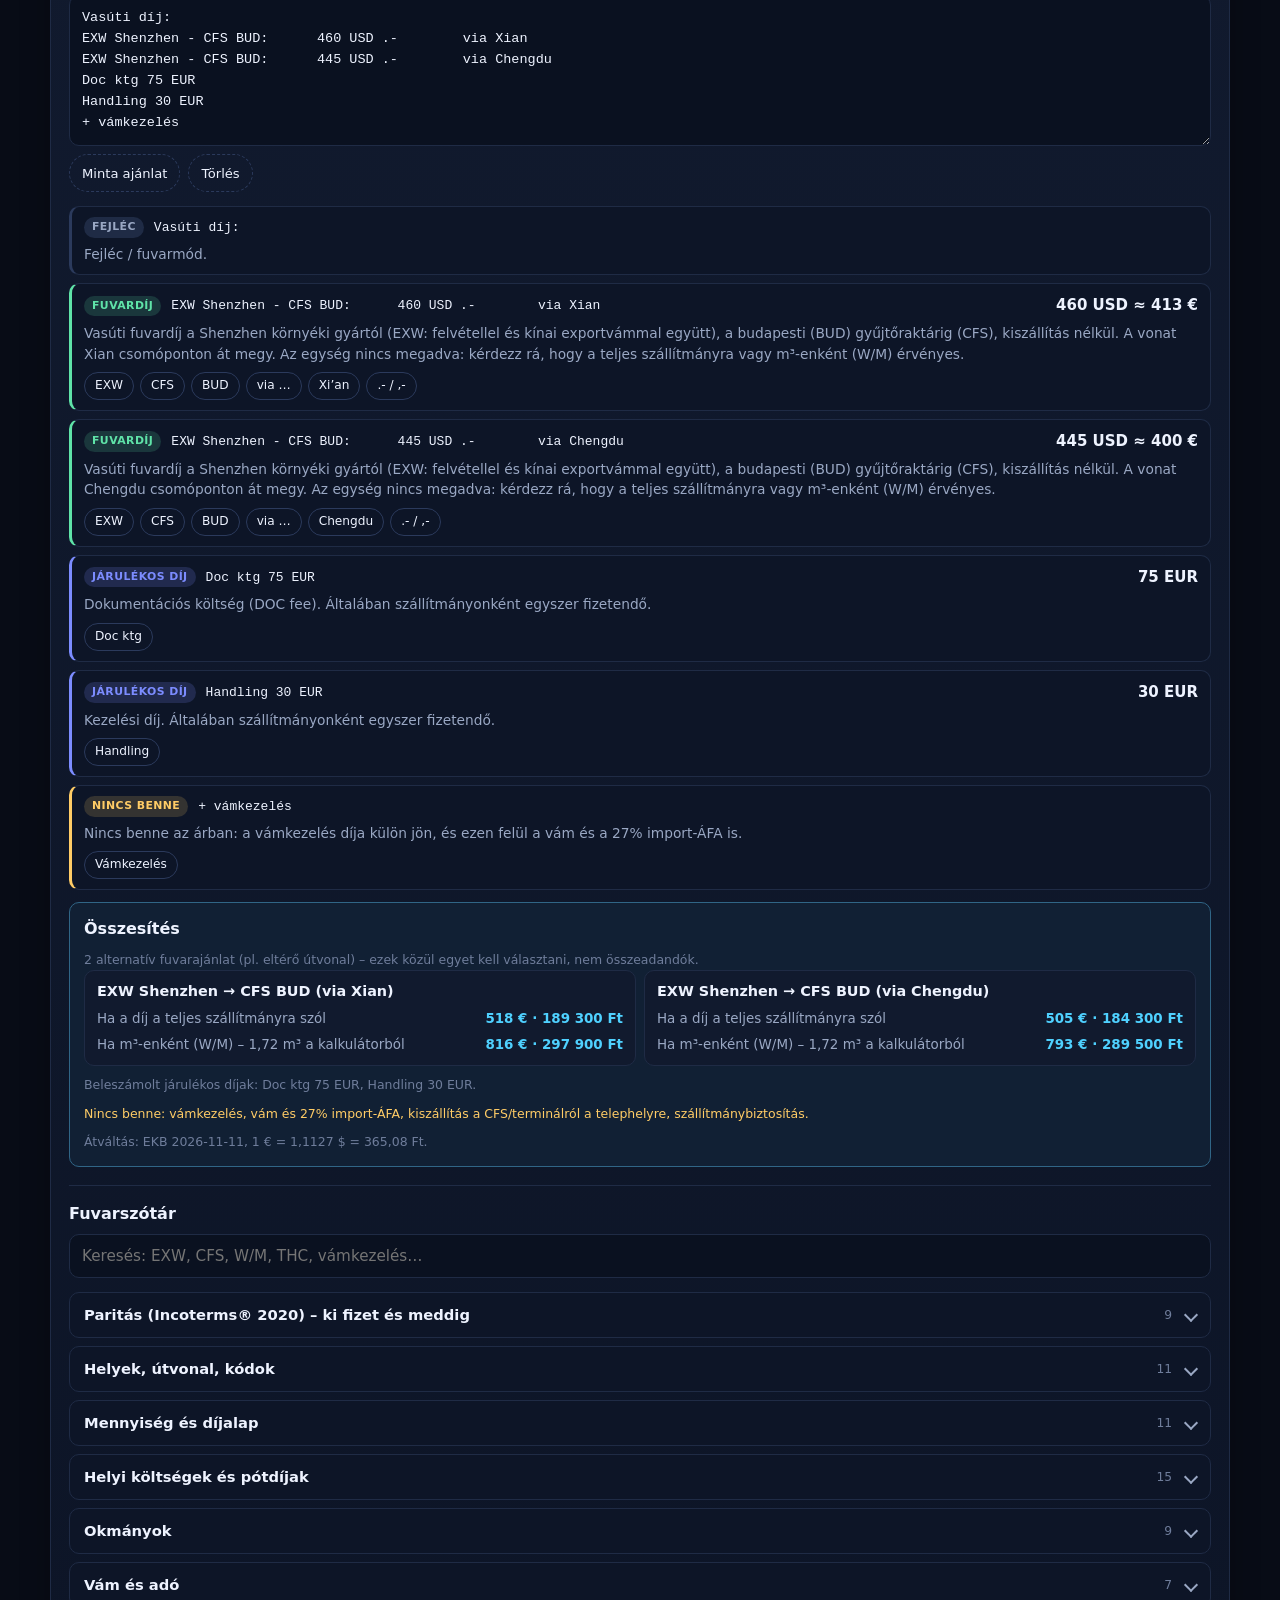
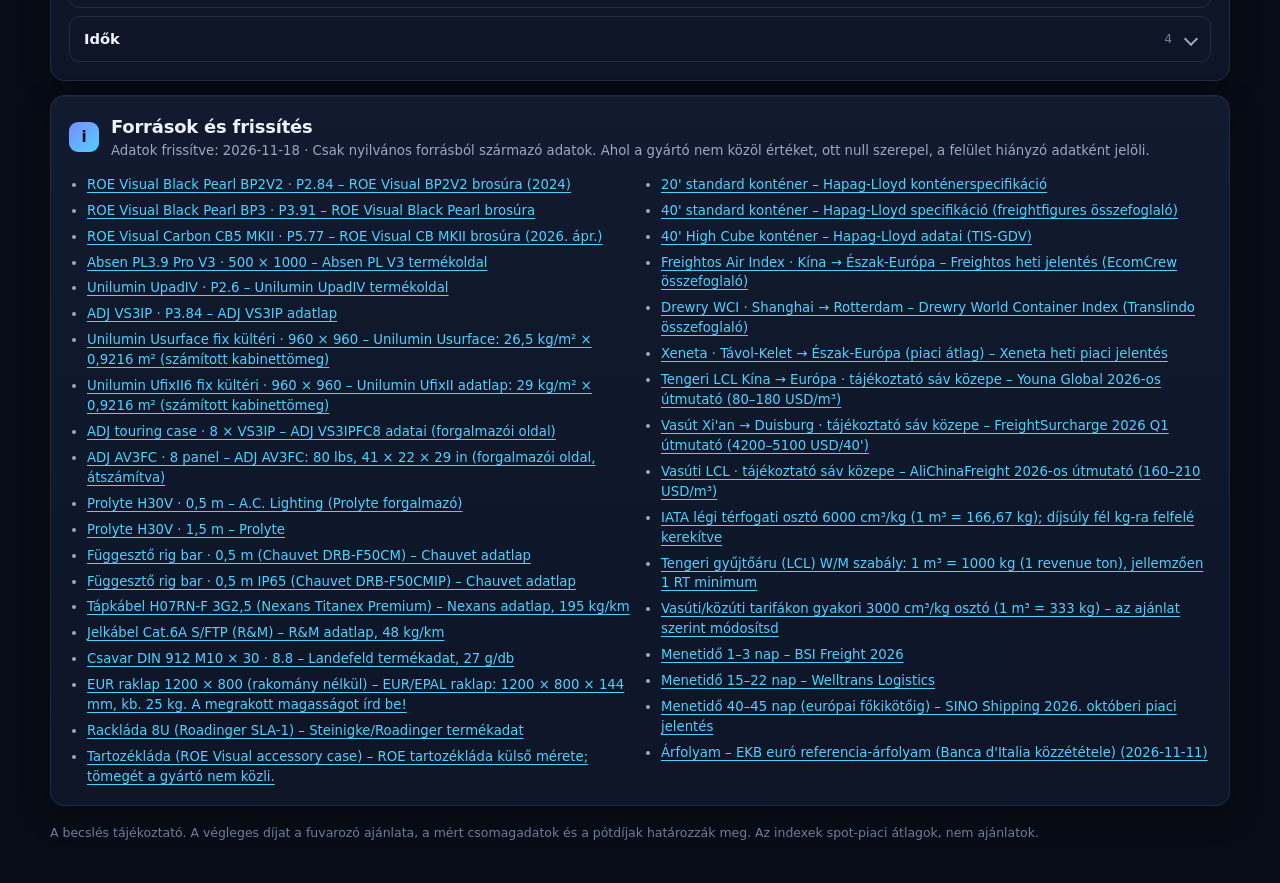
==== commit 961d85df: "LED-fuvar: TZSVTAV-arculatú ügyfél-kimutatás (PDF/nyomtatás), logó Co-Authored-By: Claude Opus 5.5 <" ====
--- a/led-fuvar/index.html
+++ b/led-fuvar/index.html
@@ -234,6 +234,98 @@
   .gdl dd{border-top:0;padding-top:0}
   .qcalc li{flex-direction:column;gap:0}
 }
+/* Ügyfél-kimutatás: űrlap */
+.grid.g2{grid-template-columns:repeat(2,minmax(0,1fr))}
+.docrow{margin-top:10px}
+label.chk{display:flex;align-items:center;gap:9px;grid-template-rows:none;min-height:var(--h);color:var(--text);font-size:.86rem;cursor:pointer}
+label.chk input{width:20px;height:20px;min-width:20px;accent-color:#be1d2f;margin:0}
+label.full{display:grid;grid-template-rows:auto;margin-top:10px}
+#s-ugyfel textarea{width:100%;padding:10px 12px;border-radius:var(--rs);border:1px solid var(--line);background:#0a1120;color:var(--text);font:inherit;font-size:.95rem;resize:vertical}
+#s-ugyfel textarea:focus{outline:none;border-color:var(--accent);box-shadow:0 0 0 3px rgba(79,209,255,.18)}
+.docmodes{display:flex;flex-wrap:wrap;gap:4px 18px;margin:10px 0 0;padding:6px 12px 4px;border:1px solid var(--line);border-radius:var(--rs)}
+.docmodes legend{color:var(--muted);font-size:.8rem;padding:0 4px}
+.docbtns{display:flex;gap:10px;flex-wrap:wrap;margin-top:12px}
+.btn{min-height:46px;padding:0 20px;border-radius:var(--rs);font:inherit;font-weight:650;font-size:.95rem;cursor:pointer;border:1px solid var(--line2);background:transparent;color:var(--text)}
+.btn.primary{background:#be1d2f;border-color:#be1d2f;color:#fff}
+.btn.primary:hover{background:#d42438}
+.btn.ghost:hover{border-color:var(--text)}
+
+/* Előnézet */
+body.doc-open{overflow:hidden}
+#docWrap{position:fixed;inset:0;z-index:80;background:rgba(5,8,15,.86);backdrop-filter:blur(6px);-webkit-backdrop-filter:blur(6px);display:flex;flex-direction:column}
+#docWrap[hidden]{display:none}
+.doc-bar{display:flex;align-items:center;gap:8px;padding:10px max(12px,env(safe-area-inset-left));padding-top:max(10px,env(safe-area-inset-top));border-bottom:1px solid var(--line);background:var(--bg)}
+.doc-bar span{flex:1}
+.doc-bar .btn{min-height:40px;padding:0 14px;font-size:.88rem}
+.doc-scroll{flex:1;overflow:auto;padding:18px 10px 40px;-webkit-overflow-scrolling:touch}
+#docSheet{max-width:820px;margin:0 auto}
+
+/* A kimutatás (képernyőn és nyomtatásban) */
+.doc{--r:#be1d2f;--g:#414143;--k:#111;--m:#6b6b70;--l:#e4e4e7;background:#fff;color:var(--k);font:13px/1.5 "Inter",system-ui,-apple-system,"Segoe UI",Roboto,Arial,sans-serif;padding:34px 40px 26px;border-radius:6px;box-shadow:0 20px 60px rgba(0,0,0,.4)}
+.doc *{box-sizing:border-box}
+.doc-head{display:flex;justify-content:space-between;align-items:flex-end;gap:20px;padding-bottom:16px;border-bottom:3px solid var(--r)}
+.doc-head img{width:230px;max-width:48%;height:auto;display:block}
+.doc-title{text-align:right}
+.doc-title h1{margin:0;font-size:20px;letter-spacing:.04em;text-transform:uppercase;color:var(--g);font-weight:800}
+.doc-title p{margin:2px 0 0;color:var(--m);font-size:12px}
+.doc-title .doc-ref{color:var(--k);font-weight:650}
+.doc-who{display:flex;gap:28px;flex-wrap:wrap;margin-top:16px;padding:12px 14px;background:#f6f6f7;border-radius:6px}
+.doc-who span,.doc-grid span{display:block;font-size:10.5px;letter-spacing:.06em;text-transform:uppercase;color:var(--m)}
+.doc-who b{font-size:14px}
+.doc h2{margin:20px 0 8px;font-size:12px;letter-spacing:.08em;text-transform:uppercase;color:var(--r)}
+.doc-grid{display:grid;grid-template-columns:repeat(4,1fr);border:1px solid var(--l);border-radius:6px;overflow:hidden}
+.doc-grid>div{padding:10px 12px;border-left:1px solid var(--l)}
+.doc-grid>div:first-child{border-left:0}
+.doc-grid b{display:block;font-size:16px;font-variant-numeric:tabular-nums}
+.doc-grid small{display:block;color:var(--m);font-size:10.5px;line-height:1.3;margin-top:2px}
+.doc-tbl{width:100%;border-collapse:collapse;font-size:12.5px}
+.doc-tbl th{text-align:left;font-size:10.5px;letter-spacing:.05em;text-transform:uppercase;color:#fff;background:var(--g);padding:8px 10px;font-weight:650}
+.doc-tbl th:last-child,.doc-tbl td.num{text-align:right}
+.doc-tbl td{padding:10px;border-bottom:1px solid var(--l);vertical-align:top}
+.doc-tbl td.num{font-weight:800;font-size:15px;white-space:nowrap;font-variant-numeric:tabular-nums}
+.doc-tbl tr.best td{background:#fbeef0}
+.doc-tbl tr.best td:first-child{box-shadow:inset 4px 0 0 var(--r)}
+.doc-tbl tr.best td.num{color:var(--r)}
+.doc-tbl em{display:inline-block;margin-left:8px;padding:1px 7px;border-radius:999px;background:var(--r);color:#fff;font-style:normal;font-size:10px;font-weight:700;letter-spacing:.03em;vertical-align:1px}
+.doc-info ul{margin:16px 0 0;padding-left:18px;color:#333;font-size:12px}
+.doc-info li{margin:3px 0}
+.doc-info li.doc-note{color:var(--k);font-weight:600;white-space:pre-line}
+.doc-disc{margin:12px 0 0;color:var(--m);font-size:10.5px;line-height:1.45}
+.doc-foot{display:flex;justify-content:space-between;gap:12px;margin-top:22px;padding-top:10px;border-top:1px solid var(--l);font-size:11px;color:var(--g)}
+.doc-tag{font-weight:700;letter-spacing:.14em;color:var(--r)}
+@media (max-width:640px){
+  .grid.g2{grid-template-columns:1fr}
+  .doc{padding:20px 16px;font-size:12px}
+  .doc-head{flex-direction:column;align-items:flex-start}
+  .doc-head img{max-width:70%;width:210px}
+  .doc-title{text-align:left}
+  .doc-grid{grid-template-columns:1fr 1fr}
+  .doc-grid>div:nth-child(3){border-left:0}
+  .doc-grid>div:nth-child(n+3){border-top:1px solid var(--l)}
+  .doc-tbl thead{display:none}
+  .doc-tbl tr{display:grid;grid-template-columns:1fr auto;border-bottom:1px solid var(--l)}
+  .doc-tbl td{border:0;padding:6px 10px}
+  .doc-tbl td:nth-child(1){grid-column:1/-1;padding-top:10px}
+  .doc-tbl td:nth-child(2),.doc-tbl td:nth-child(3){grid-column:1;color:var(--m);font-size:11.5px;padding-top:0}
+  .doc-tbl td.num{grid-column:2;grid-row:2/4;align-self:center}
+  .doc-tbl tr.best{background:#fbeef0;box-shadow:inset 4px 0 0 var(--r)}
+  .doc-tbl tr.best td{background:none}
+  .doc-tbl tr.best td:first-child{box-shadow:none}
+}
+@page{size:A4;margin:14mm 14mm 12mm}
+@media print{
+  html,body{background:#fff!important}
+  body>*:not(#docWrap){display:none!important}
+  #docWrap,#docWrap[hidden]{display:block!important;position:static;background:none;backdrop-filter:none}
+  .doc-bar{display:none!important}
+  .doc-scroll{padding:0;overflow:visible}
+  #docSheet{max-width:none}
+  .doc{box-shadow:none;border-radius:0;padding:0;font-size:12px;-webkit-print-color-adjust:exact;print-color-adjust:exact}
+  .doc-grid{grid-template-columns:repeat(4,1fr)!important}
+  .doc-tbl thead{display:table-header-group!important}
+  .doc-tbl tr{display:table-row!important}
+  .doc-tbl td{display:table-cell!important;border-bottom:1px solid #e4e4e7!important}
+}
 @media (prefers-reduced-motion:reduce){html{scroll-behavior:auto}.mode .bar i{transition:none}}
 </style>
 </head>
@@ -244,7 +336,7 @@
     <div class="status" id="status" title="Adatforrás állapota"><span class="dot" id="dataDot"></span><span id="dataText">Adatok betöltése…</span></div>
   </div>
   <div class="wrap"><nav class="steps" aria-label="Lépések">
-    <a href="#s-fal"><b>1</b>LED-fal</a><a href="#s-tart"><b>2</b>Tartozékok</a><a href="#s-csom"><b>3</b>Csomagolás</a><a href="#s-fuvar"><b>4</b>Fuvar</a><a href="#s-szotar"><b>?</b>Szótár</a><a href="#s-forras"><b>i</b>Források</a>
+    <a href="#s-fal"><b>1</b>LED-fal</a><a href="#s-tart"><b>2</b>Tartozékok</a><a href="#s-csom"><b>3</b>Csomagolás</a><a href="#s-fuvar"><b>4</b>Fuvar</a><a href="#s-ugyfel"><b>5</b>Ügyfélnek</a><a href="#s-szotar"><b>?</b>Szótár</a><a href="#s-forras"><b>i</b>Források</a>
   </nav></div>
 </header>
 
@@ -364,6 +456,30 @@
     <p class="src" id="routeNote"></p>
   </section>
 
+  <section class="card panel" id="s-ugyfel">
+    <div class="card-h"><span class="no">5</span><div><h2>Ügyfélnek: PDF / nyomtatás</h2><p>TZSVTAV-arculatú fuvarköltség-becslés, amit a LED-fal ajánlathoz csatolhatsz</p></div></div>
+    <div class="grid g2">
+      <label>Ügyfél neve<input id="docClient" type="text" autocomplete="off" placeholder="pl. Minta Rendezvény Kft."></label>
+      <label>Ajánlat / projekt hivatkozás<input id="docRef" type="text" autocomplete="off" placeholder="pl. Ajánlat 2026/118 · P3.9 kültéri fal"></label>
+    </div>
+    <div class="grid g4 docrow">
+      <label>Pénznem<select id="docCur"><option value="HUF">Ft</option><option value="EUR">€</option></select></label>
+      <label>Érvényesség<span class="unit"><input id="docValid" type="number" min="0" step="1" inputmode="numeric"><em>nap</em></span></label>
+      <label>Felár (nem látszik)<span class="unit"><input id="docMarkup" type="number" min="0" step="1" inputmode="decimal"><em>%</em></span></label>
+      <label class="chk"><input id="docRound" type="checkbox"> Kerekítés felfelé (1 000 Ft / 10 €)</label>
+    </div>
+    <fieldset class="docmodes"><legend>Fuvarmódok a kimutatásban</legend>
+      <label class="chk"><input id="docM-air" type="checkbox"> Légi</label>
+      <label class="chk"><input id="docM-sea" type="checkbox"> Tengeri</label>
+      <label class="chk"><input id="docM-rail" type="checkbox"> Vasúti</label>
+    </fieldset>
+    <label class="full">Az ár nem tartalmazza<input id="docExcl" type="text" autocomplete="off"></label>
+    <label class="full">Megjegyzés az ügyfélnek (nem kötelező)<textarea id="docNote" rows="2" placeholder="pl. A szállítás a gyártás befejezése után indul."></textarea></label>
+    <label class="full">Lábléc: elérhetőség<input id="docContact" type="text" autocomplete="off" placeholder="pl. név · telefon · e-mail · weboldal"></label>
+    <p class="src">A felár és a díjak forrása nem jelenik meg a kimutatáson. PDF: a nyomtatási ablakban válaszd a „Mentés PDF-ként” lehetőséget (telefonon: Megosztás → Nyomtatás).</p>
+    <div class="docbtns"><button type="button" class="btn ghost" id="docPreview">Előnézet</button><button type="button" class="btn primary" id="docPrint">PDF / Nyomtatás</button></div>
+  </section>
+
   <section class="card panel" id="s-szotar">
     <div class="card-h"><span class="no">?</span><div><h2>Ajánlatértelmező és fuvarszótár</h2><p>Illeszd be a szállítmányozó ajánlatát: soronként megmagyarázza, mi mit jelent, és mennyibe kerül összesen</p></div></div>
     <div class="qwrap">
@@ -392,6 +508,10 @@
   <a href="#sea"><span>Tengeri</span><b id="dSea">–</b></a>
   <a href="#rail"><span>Vasúti</span><b id="dRail">–</b></a>
 </nav>
+<div id="docWrap" hidden>
+  <div class="doc-bar"><b>Előnézet</b><span></span><button type="button" class="btn primary" id="docPrint2">PDF / Nyomtatás</button><button type="button" class="btn ghost" id="docClose" aria-label="Bezárás">Bezárás</button></div>
+  <div class="doc-scroll"><div id="docSheet"></div></div>
+</div>
 <script type="module">
 // LED-fal súly- és fuvarszámítás – tiszta függvények, külső függőség nélkül.
 // Minden bemenet lehet null (hiányzó adat); ilyenkor az érintett eredmény is null.
@@ -1178,6 +1298,121 @@
   window.__qRefresh = renderQuote;
   window.__gloss = { analyze, count: GLOSS.reduce((s, g) => s + g.items.length, 0) };
 })();
+
+// Ügyfélnek szóló fuvarköltség-kimutatás (nyomtatás / PDF)
+const LOGO = '[data-uri]';
+const DOC_STORE = STORE + '.doc';
+const DOC_DEF = { client: '', ref: '', valid: 7, markup: 0, round: true, cur: 'HUF', modes: { air: true, sea: true, rail: true }, excl: 'vám, import-ÁFA, vámkezelés, belföldi kiszállítás, szállítmánybiztosítás', note: '', contact: '' };
+let DOC = (() => { try { return { ...DOC_DEF, ...JSON.parse(localStorage.getItem(DOC_STORE) || '{}') }; } catch (e) { return { ...DOC_DEF }; } })();
+const docSave = () => { try { localStorage.setItem(DOC_STORE, JSON.stringify(DOC)); } catch (e) { /* */ } };
+
+function docPrice(usd) {
+  if (usd === null || usd === undefined) return null;
+  let v = convert(usd, DOC.cur, D.fx) * (1 + (Number(DOC.markup) || 0) / 100);
+  if (DOC.round) { const step = DOC.cur === 'HUF' ? 1000 : 10; v = Math.ceil(v / step) * step; }
+  return v;
+}
+const docMoney = v => v === null ? '–' : new Intl.NumberFormat('hu-HU', { style: 'currency', currency: DOC.cur, maximumFractionDigits: 0 }).format(v);
+const hdate = d => d.toLocaleDateString('hu-HU', { year: 'numeric', month: 'long', day: 'numeric' });
+
+function buildDoc() {
+  const k = window.__ledfuvar; if (!k) return null;
+  const { res, air, sea, rail, qty } = k;
+  const cab = cabinet();
+  const today = new Date(); const until = new Date(today.getTime() + (Number(DOC.valid) || 0) * 864e5);
+  const seaC = D.containers.find(c => c.id === S.seaCont), railC = D.containers.find(c => c.id === S.railCont);
+  const rows = [
+    { key: 'air', name: 'Légi fuvar', t: D.transit.air?.text, basis: air.chg != null ? `díjköteles tömeg ${nf(air.chg, 1)} kg` : '', usd: air.cost },
+    { key: 'sea', name: sea.mode === 'lcl' ? 'Tengeri fuvar · gyűjtő (LCL)' : 'Tengeri fuvar · teljes konténer', t: D.transit.sea?.text, basis: sea.mode === 'lcl' ? (sea.rt != null ? `${nf(sea.rt, 2)} díjköteles egység (W/M)` : '') : (sea.n ? `${sea.n} × ${seaC.name}` : ''), usd: sea.cost },
+    { key: 'rail', name: rail.mode === 'lcl' ? 'Vasúti fuvar · gyűjtő (LCL)' : 'Vasúti fuvar · teljes konténer', t: D.transit.rail?.text, basis: rail.mode === 'lcl' ? (rail.chgM3 != null ? `${nf(rail.chgM3, 2)} m³ díjköteles térfogat` : '') : (rail.n ? `${rail.n} × ${railC.name}` : ''), usd: rail.cost },
+  ].filter(r => DOC.modes[r.key]).map(r => ({ ...r, price: docPrice(r.usd) }));
+  const known = rows.filter(r => r.price !== null);
+  const best = known.length > 1 ? Math.min(...known.map(r => r.price)) : null;
+
+  const d = el('article', 'doc');
+  // Fejléc
+  const head = el('header', 'doc-head');
+  const lg = el('img'); lg.src = LOGO; lg.alt = 'TZSVTAV – LED, Prolight, Sound';
+  const hr = el('div', 'doc-title');
+  hr.append(el('h1', '', 'Fuvarköltség-becslés'), el('p', '', hdate(today)));
+  if (DOC.ref) hr.append(el('p', 'doc-ref', DOC.ref));
+  head.append(lg, hr); d.append(head);
+
+  // Ügyfél
+  if (DOC.client || DOC.ref) {
+    const who = el('div', 'doc-who');
+    if (DOC.client) { const b = el('div'); b.append(el('span', '', 'Ügyfél'), el('b', '', DOC.client)); who.append(b); }
+    const v = el('div'); v.append(el('span', '', 'Érvényes'), el('b', '', (Number(DOC.valid) || 0) > 0 ? hdate(until).replace(/\.$/, '') + '-ig' : 'visszavonásig')); who.append(v);
+    d.append(who);
+  }
+
+  // Szállítmány
+  d.append(el('h2', '', 'A szállítmány'));
+  const wall = S.mode === 'wall' && val(S.wallW) && val(S.wallH) ? ` · ${nf(S.wallW, 2)} × ${nf(S.wallH, 2)} m fal` : '';
+  const grid = el('div', 'doc-grid');
+  const cell = (t, v, s) => { const c = el('div'); c.append(el('span', '', t), el('b', '', v)); if (s) c.append(el('small', '', s)); grid.append(c); };
+  cell('LED-fal', qty != null ? `${qty} db kabinet` : '–', `${cab.brand === 'Saját' ? 'egyedi kabinet' : cab.brand + ' ' + cab.name}${wall}`);
+  cell('Bruttó tömeg', res.gross != null ? `${nf(Math.ceil(res.gross), 0)} kg` : '–', 'csomagolással együtt');
+  cell('Térfogat', res.volume != null ? `${nf(res.volume, 2)} m³` : '–', 'csomagok külső mérete');
+  cell('Csomagok', res.count != null ? `${res.count} db` : '–', res.caseCount != null ? `ebből ${res.caseCount} LED-láda` : '');
+  d.append(grid);
+
+  // Fuvarmódok
+  d.append(el('h2', '', 'Becsült fuvarköltség'));
+  const tb = el('table', 'doc-tbl');
+  const th = el('thead'); const thr = el('tr'); ['Fuvarmód', 'Menetidő', 'Elszámolási alap', 'Becsült díj (nettó)'].forEach(t => thr.append(el('th', '', t))); th.append(thr); tb.append(th);
+  const tbody = el('tbody');
+  for (const r of rows) {
+    const tr = el('tr', r.price !== null && r.price === best ? 'best' : '');
+    const n = el('td'); n.append(el('b', '', r.name)); if (r.price !== null && r.price === best) n.append(el('em', '', 'Legkedvezőbb'));
+    tr.append(n, el('td', '', r.t || '–'), el('td', '', r.basis || '–'), el('td', 'num', r.price === null ? 'nem számolható' : docMoney(r.price)));
+    tbody.append(tr);
+  }
+  if (!rows.length) { const tr = el('tr'); const td = el('td', '', 'Nincs kiválasztott fuvarmód.'); td.colSpan = 4; tr.append(td); tbody.append(tr); }
+  tb.append(tbody); d.append(tb);
+
+  // Feltételek
+  const info = el('div', 'doc-info');
+  const ul = el('ul');
+  ul.append(el('li', '', 'Útvonal: Kína → Európa. A menetidő a tényleges indulástól számít, a gyártási és vámkezelési idő ezen felül értendő.'));
+  if (DOC.excl.trim()) ul.append(el('li', '', `Az ár nem tartalmazza: ${DOC.excl.trim()}.`));
+  ul.append(el('li', '', 'Az árak nettó árak, a mindenkori ÁFA-t nem tartalmazzák.'));
+  if (DOC.cur !== 'USD') ul.append(el('li', '', `Átváltás: EKB-árfolyam (${D.fx.date}), 1 € = ${nf(D.fx.eurHuf, 2)} Ft. Árfolyamváltozás esetén a díj módosulhat.`));
+  if (DOC.note.trim()) ul.append(el('li', 'doc-note', DOC.note.trim()));
+  info.append(ul); d.append(info);
+  d.append(el('p', 'doc-disc', 'A kimutatás tájékoztató jellegű becslés aktuális piaci fuvardíjak alapján, nem minősül ajánlati kötöttségnek. A végleges díjat a fuvarozó visszaigazolása, a tényleges csomagadatok és az indulás időpontjában érvényes pótdíjak határozzák meg.'));
+
+  const foot = el('footer', 'doc-foot');
+  foot.append(el('span', '', DOC.contact.trim() || 'TZSVTAV'), el('span', 'doc-tag', 'LED · PROLIGHT · SOUND'));
+  d.append(foot);
+  return d;
+}
+
+function renderDoc() { const host = $('docSheet'); if (!host) return; const d = buildDoc(); host.replaceChildren(...(d ? [d] : [])); }
+function openDoc(print) {
+  renderDoc(); $('docWrap').hidden = false; document.body.classList.add('doc-open');
+  if (print) setTimeout(() => window.print(), 150);
+}
+function closeDoc() { $('docWrap').hidden = true; document.body.classList.remove('doc-open'); }
+
+(function initDoc() {
+  if (!$('docClient')) return;
+  const bind = (id, key, num) => { const n = $(id); n.value = DOC[key] ?? ''; n.addEventListener('input', () => { DOC[key] = num ? (n.value === '' ? 0 : Number(n.value)) : n.value; docSave(); }); };
+  bind('docClient', 'client'); bind('docRef', 'ref'); bind('docValid', 'valid', true); bind('docMarkup', 'markup', true);
+  bind('docExcl', 'excl'); bind('docNote', 'note'); bind('docContact', 'contact');
+  const cur = $('docCur'); cur.value = DOC.cur; cur.addEventListener('change', () => { DOC.cur = cur.value; docSave(); });
+  const rd = $('docRound'); rd.checked = !!DOC.round; rd.addEventListener('change', () => { DOC.round = rd.checked; docSave(); });
+  for (const m of ['air', 'sea', 'rail']) { const c = $('docM-' + m); c.checked = DOC.modes[m] !== false; c.addEventListener('change', () => { DOC.modes[m] = c.checked; docSave(); }); }
+  $('docPreview').addEventListener('click', () => openDoc(false));
+  $('docPrint').addEventListener('click', () => openDoc(true));
+  $('docPrint2').addEventListener('click', () => window.print());
+  $('docClose').addEventListener('click', closeDoc);
+  document.addEventListener('keydown', e => { if (e.key === 'Escape' && !$('docWrap').hidden) closeDoc(); });
+  let oldTitle = null;
+  window.addEventListener('beforeprint', () => { renderDoc(); oldTitle = document.title; document.title = ['Fuvarköltség-becslés', DOC.client, DOC.ref].filter(Boolean).join(' – ').replace(/[\\/:*?"<>|]/g, '-'); });
+  window.addEventListener('afterprint', () => { if (oldTitle) document.title = oldTitle; });
+  window.__doc = { build: buildDoc, state: () => DOC, price: docPrice };
+})();
 </script>
 </body>
 </html>
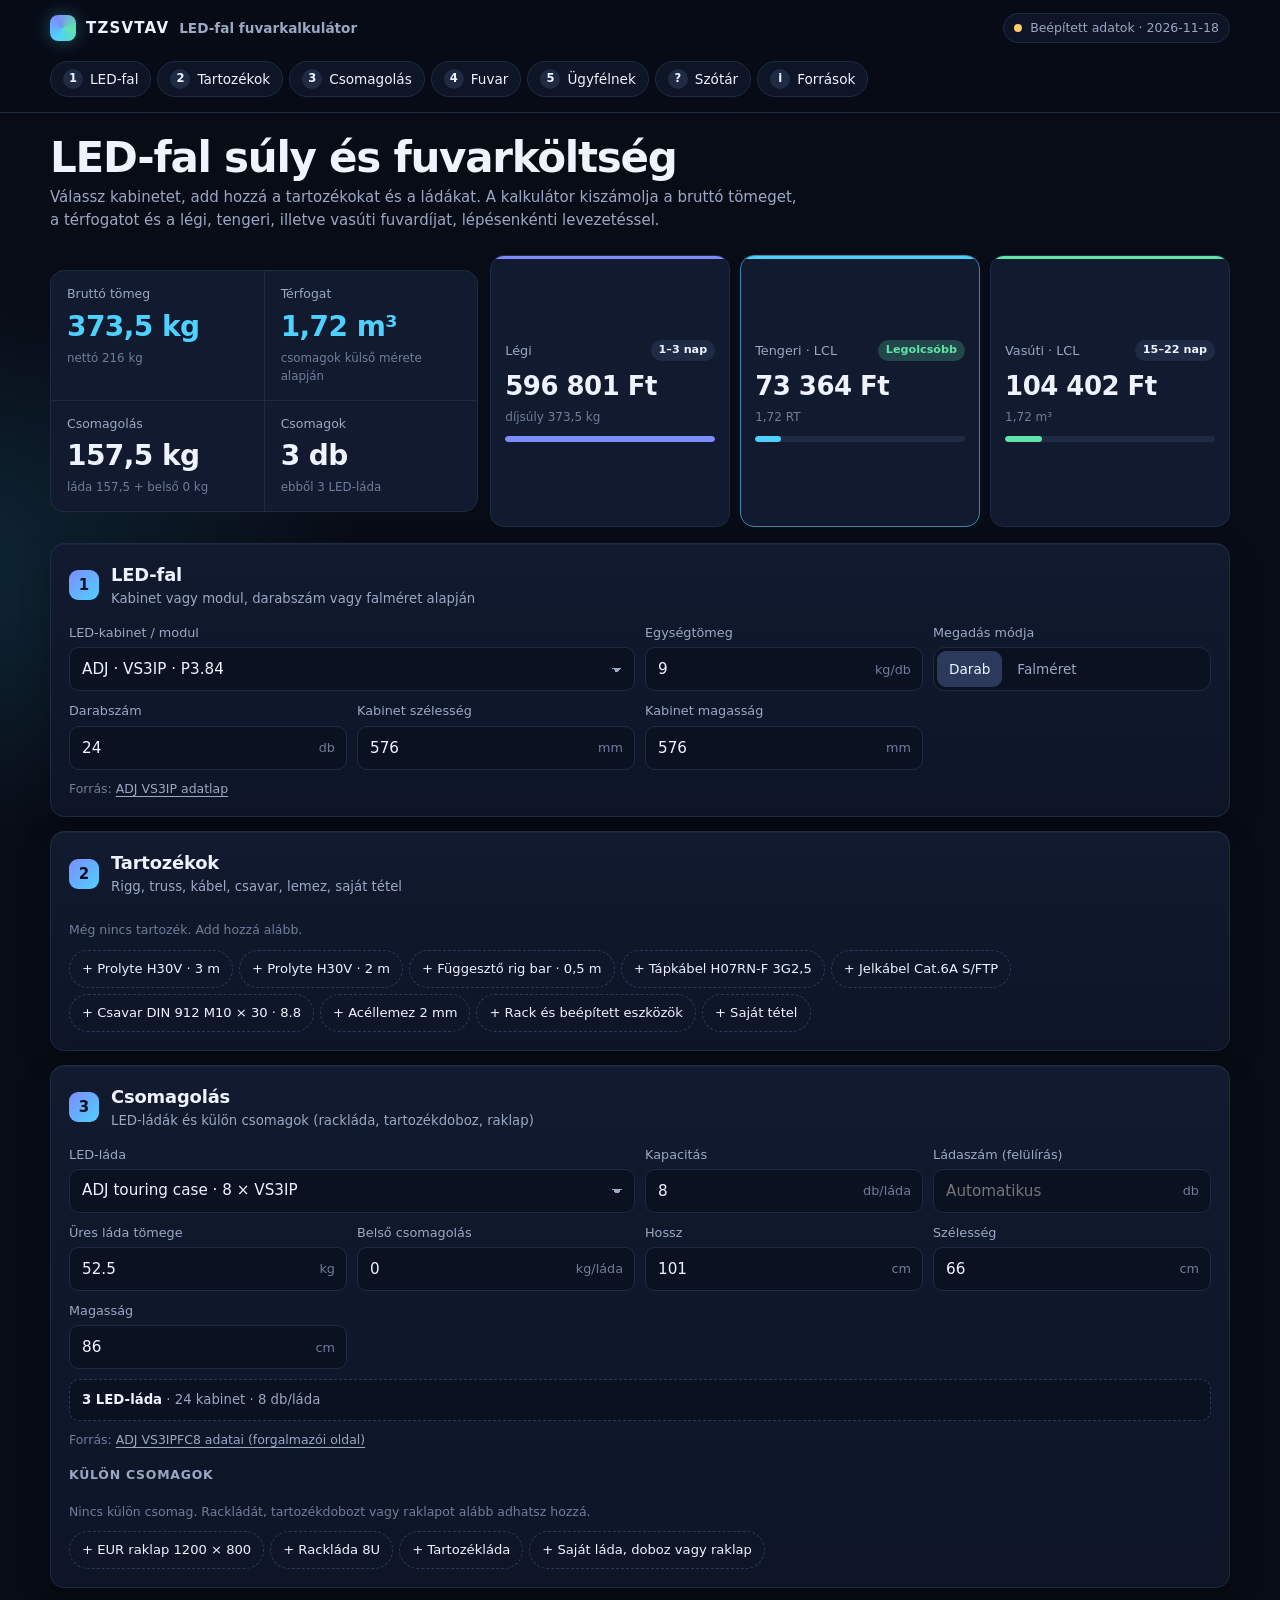
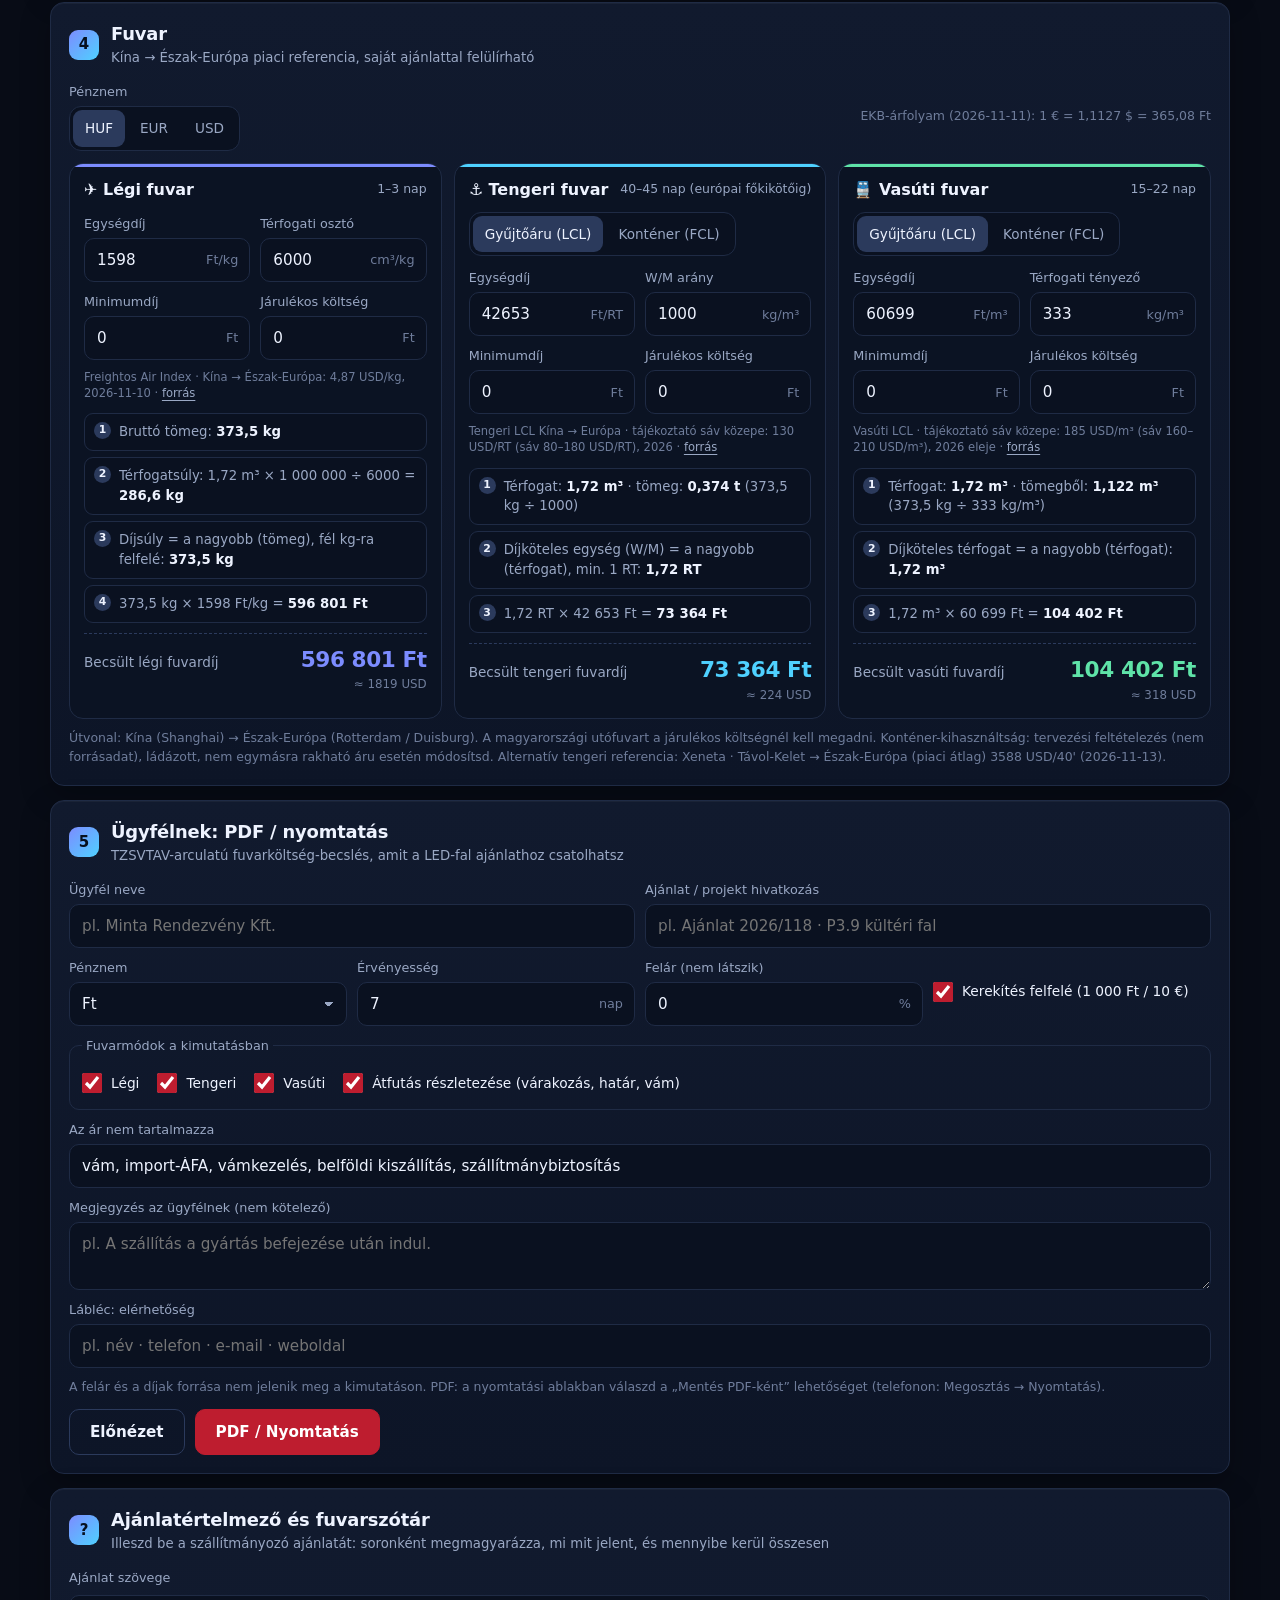
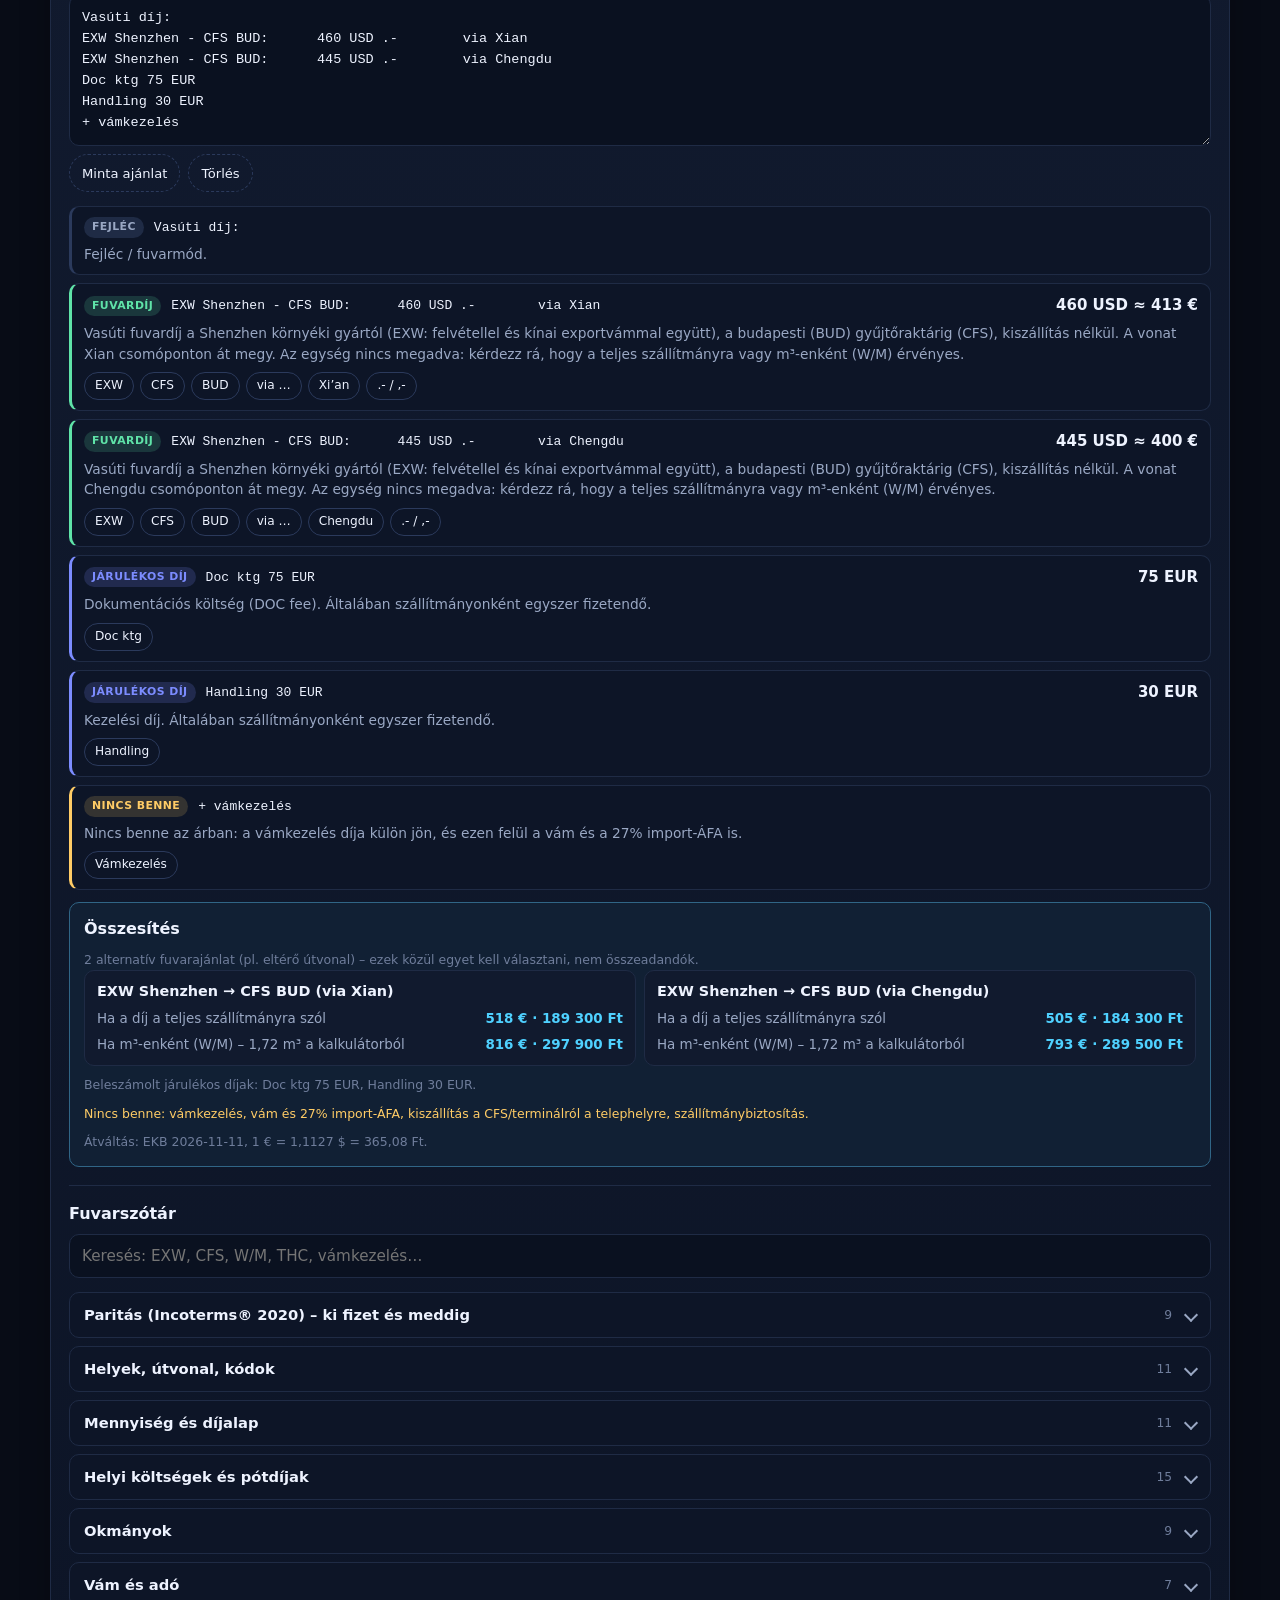
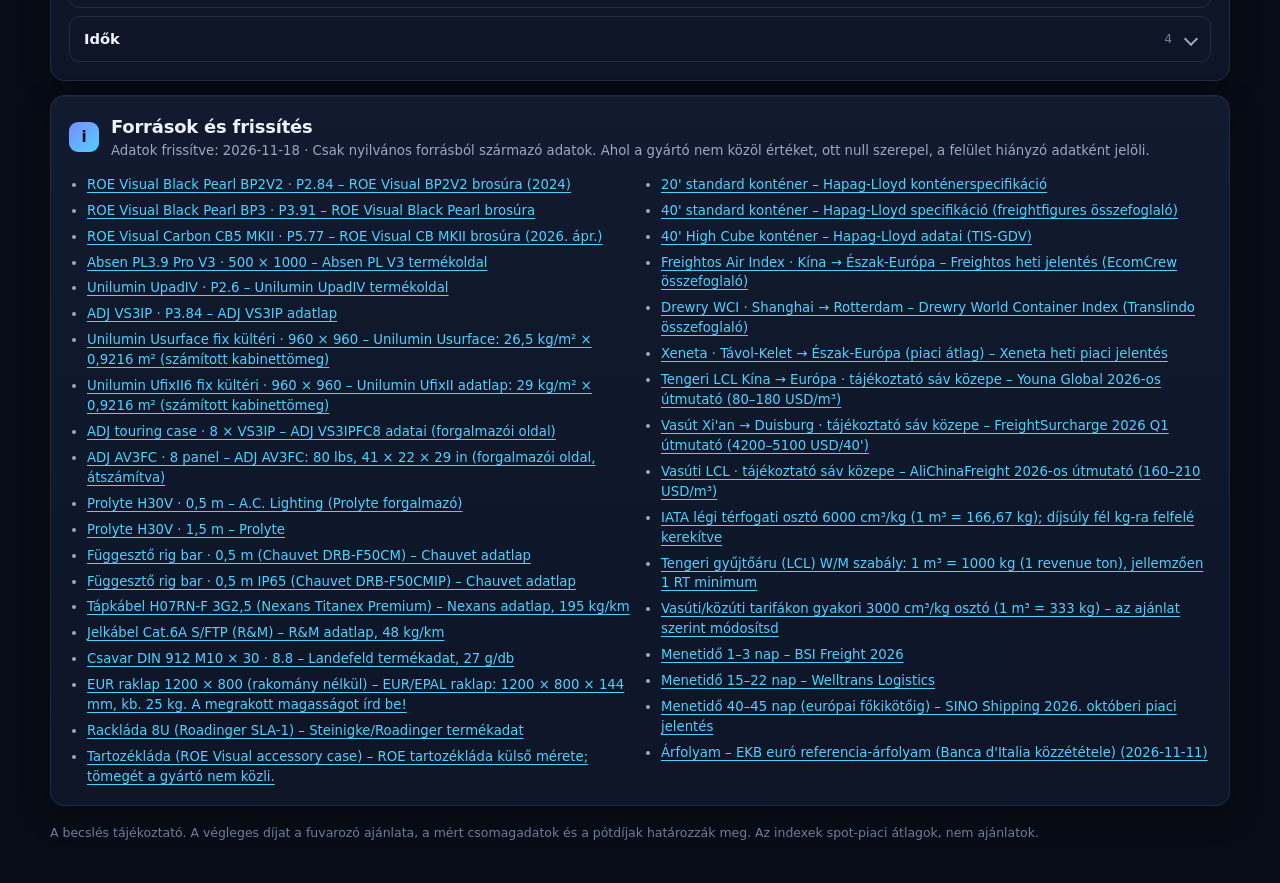
==== commit c0c11ae5: "LED-fuvar: háztól házig átfutás részletezéssel, szélesebb nyomtatási margók Co-Authored-By: Claude O" ====
--- a/led-fuvar/index.html
+++ b/led-fuvar/index.html
@@ -287,6 +287,19 @@
 .doc-tbl tr.best td:first-child{box-shadow:inset 4px 0 0 var(--r)}
 .doc-tbl tr.best td.num{color:var(--r)}
 .doc-tbl em{display:inline-block;margin-left:8px;padding:1px 7px;border-radius:999px;background:var(--r);color:#fff;font-style:normal;font-size:10px;font-weight:700;letter-spacing:.03em;vertical-align:1px}
+.doc-tbl th:nth-child(2),.doc-tbl td:nth-child(2){width:26%}
+.doc-tbl td small{display:block;color:var(--m);font-size:10.5px;font-weight:400}
+.doc-steps{display:grid;grid-template-columns:repeat(auto-fit,minmax(200px,1fr));gap:10px}
+.doc-step{border:1px solid var(--l);border-radius:6px;padding:10px 12px;break-inside:avoid}
+.doc-step-h{display:flex;justify-content:space-between;align-items:baseline;gap:8px;border-bottom:2px solid var(--g);padding-bottom:5px;margin-bottom:6px}
+.doc-step-h b{font-size:12.5px}
+.doc-step-h span{font-weight:800;color:var(--r);white-space:nowrap}
+.doc-step ol{list-style:none;margin:0;padding:0;font-size:11px}
+.doc-step li{display:flex;justify-content:space-between;gap:8px;padding:2px 0;border-bottom:1px dotted var(--l)}
+.doc-step li span{color:#333}
+.doc-step li b{white-space:nowrap;font-weight:650}
+.doc-step p{margin:6px 0 0;font-size:10.5px;color:var(--m);line-height:1.4}
+.doc-step p.risk{color:#7a1220}
 .doc-info ul{margin:16px 0 0;padding-left:18px;color:#333;font-size:12px}
 .doc-info li{margin:3px 0}
 .doc-info li.doc-note{color:var(--k);font-weight:600;white-space:pre-line}
@@ -312,15 +325,28 @@
   .doc-tbl tr.best td{background:none}
   .doc-tbl tr.best td:first-child{box-shadow:none}
 }
-@page{size:A4;margin:14mm 14mm 12mm}
+@page{size:A4;margin:15mm 20mm 13mm}
 @media print{
-  html,body{background:#fff!important}
+  :root,html,body{color-scheme:light!important;background:#fff!important}
+  .doc h2{margin:14px 0 6px}
+  .doc-head{padding-bottom:12px}
+  .doc-head img{width:200px}
+  .doc-who{margin-top:12px;padding:9px 12px}
+  .doc-grid>div{padding:8px 10px}
+  .doc-tbl td{padding:7px 9px}
+  .doc-tbl th{padding:6px 9px}
+  .doc-step{padding:8px 10px}
+  .doc-info ul{margin-top:12px;font-size:11px}
+  .doc-foot{margin-top:14px}
   body>*:not(#docWrap){display:none!important}
   #docWrap,#docWrap[hidden]{display:block!important;position:static;background:none;backdrop-filter:none}
   .doc-bar{display:none!important}
   .doc-scroll{padding:0;overflow:visible}
   #docSheet{max-width:none}
-  .doc{box-shadow:none;border-radius:0;padding:0;font-size:12px;-webkit-print-color-adjust:exact;print-color-adjust:exact}
+  .doc-step ol{font-size:10.5px}
+  .doc-step p{font-size:10px;margin-top:4px}
+  .doc-tbl td.num{font-size:14px}
+  .doc{box-shadow:none;border-radius:0;padding:0;font-size:11.5px;-webkit-print-color-adjust:exact;print-color-adjust:exact}
   .doc-grid{grid-template-columns:repeat(4,1fr)!important}
   .doc-tbl thead{display:table-header-group!important}
   .doc-tbl tr{display:table-row!important}
@@ -472,6 +498,7 @@
       <label class="chk"><input id="docM-air" type="checkbox"> Légi</label>
       <label class="chk"><input id="docM-sea" type="checkbox"> Tengeri</label>
       <label class="chk"><input id="docM-rail" type="checkbox"> Vasúti</label>
+      <label class="chk"><input id="docDetail" type="checkbox"> Átfutás részletezése (várakozás, határ, vám)</label>
     </fieldset>
     <label class="full">Az ár nem tartalmazza<input id="docExcl" type="text" autocomplete="off"></label>
     <label class="full">Megjegyzés az ügyfélnek (nem kötelező)<textarea id="docNote" rows="2" placeholder="pl. A szállítás a gyártás befejezése után indul."></textarea></label>
@@ -623,7 +650,7 @@
 }
 
 // LED-fal súly- és fuvarkalkulátor – felület
-const EMBEDDED = {"meta":{"version":1,"updated":"2026-11-18","note":"Csak nyilvános forrásból származó adatok. Ahol a gyártó nem közöl értéket, ott null szerepel, a felület hiányzó adatként jelöli.","route":"Kína (Shanghai) → Észak-Európa (Rotterdam / Duisburg). A magyarországi utófuvart a járulékos költségnél kell megadni."},"fx":{"date":"2026-11-11","eurUsd":1.1127,"eurHuf":365.08,"source":"EKB euró referencia-árfolyam (Banca d'Italia közzététele)","url":"https://www.bancaditalia.it/compiti/operazioni-cambi/cambio/cambi_rif_20261111"},"cabinets":[{"id":"roe-bp2v2","brand":"ROE Visual","name":"Black Pearl BP2V2 · P2.84","w":500,"h":500,"d":90,"kg":9.35,"env":"beltéri","case":null,"source":"ROE Visual BP2V2 brosúra (2024)","url":"https://www.roevisual.com/uploads/files/Product File/Black Pearl/bp2v2-brochure-en-feb.-3-2024.pdf"},{"id":"roe-bp3","brand":"ROE Visual","name":"Black Pearl BP3 · P3.91","w":500,"h":500,"d":90,"kg":8.7,"env":"beltéri","case":null,"source":"ROE Visual Black Pearl brosúra","url":"https://www.roevisual.com/uploads/assets/uploads/bp-brochure-preview-mar-29-2022.pdf"},{"id":"roe-cb5mk2","brand":"ROE Visual","name":"Carbon CB5 MKII · P5.77","w":600,"h":1200,"d":79,"kg":13.6,"env":"kültéri/beltéri","case":null,"source":"ROE Visual CB MKII brosúra (2026. ápr.)","url":"https://www.roevisual.com/uploads/files/Product File/CB MKⅡ/cb-mkll-brochure-apr-1_-2026.pdf"},{"id":"roe-cb8mk2","brand":"ROE Visual","name":"Carbon CB8 MKII · P8.33","w":600,"h":1200,"d":79,"kg":11,"env":"kültéri/beltéri","case":null,"source":"ROE Visual CB MKII brosúra (2026. ápr.)","url":"https://www.roevisual.com/uploads/files/Product File/CB MKⅡ/cb-mkll-brochure-apr-1_-2026.pdf"},{"id":"absen-pl39v3-1000","brand":"Absen","name":"PL3.9 Pro V3 · 500 × 1000","w":500,"h":1000,"d":88,"kg":12,"env":"kültéri/beltéri","case":"absen-pl-5","source":"Absen PL V3 termékoldal","url":"https://www.absen.com/product/pl-v3-series/"},{"id":"absen-pl39v3-500","brand":"Absen","name":"PL3.9 Pro V3 · 500 × 500","w":500,"h":500,"d":null,"kg":7,"env":"kültéri/beltéri","case":"absen-pl-10","source":"Absen PL V3 termékoldal","url":"https://www.absen.com/product/pl-v3-series/"},{"id":"unilumin-upad4","brand":"Unilumin","name":"UpadIV · P2.6","w":500,"h":500,"d":null,"kg":6.3,"env":"beltéri","case":null,"source":"Unilumin UpadIV termékoldal","url":"https://cdn.unilumin.com/products/rental/upadiv.html"},{"id":"adj-vs3ip","brand":"ADJ","name":"VS3IP · P3.84","w":576,"h":576,"d":76.8,"kg":9,"env":"kültéri (ideiglenes)/beltéri","case":"adj-vs3ip-8","source":"ADJ VS3IP adatlap","url":"https://goknight.com/content/documentation/vs3ip-cut-sheet-rev.pdf"},{"id":"unilumin-usurface","brand":"Unilumin","name":"Usurface fix kültéri · 960 × 960","w":960,"h":960,"d":85,"kg":24.42,"env":"kültéri, fix","case":null,"source":"Unilumin Usurface: 26,5 kg/m² × 0,9216 m² (számított kabinettömeg)","url":"https://india.unilumin.com/?p=4150"},{"id":"unilumin-ufix2","brand":"Unilumin","name":"UfixII6 fix kültéri · 960 × 960","w":960,"h":960,"d":111,"kg":26.73,"env":"kültéri, fix","case":null,"source":"Unilumin UfixII adatlap: 29 kg/m² × 0,9216 m² (számított kabinettömeg)","url":"https://www.unilumin.com/media/upload/products/UfixII/UfixII.pdf"},{"id":"custom","brand":"Saját","name":"Saját LED-kabinet vagy modul","w":null,"h":null,"d":null,"kg":null,"env":"","case":"custom","source":"A méretet és a tömeget a gyártói adatlapból add meg.","url":null}],"cases":[{"id":"adj-vs3ip-8","name":"ADJ touring case · 8 × VS3IP","capacity":8,"tare":52.5,"dims":[101,66,86],"source":"ADJ VS3IPFC8 adatai (forgalmazói oldal)","url":"https://goknight.com/adj-vs3ipfc8-flight-case-for-8-vs3ip/"},{"id":"adj-av3fc","name":"ADJ AV3FC · 8 panel","capacity":8,"tare":36.3,"dims":[104.1,55.9,73.7],"source":"ADJ AV3FC: 80 lbs, 41 × 22 × 29 in (forgalmazói oldal, átszámítva)","url":"https://goknight.com/american-dj-av3fc-road-case-for-av3-video-panels"},{"id":"absen-pl-10","name":"Absen PL V3 · 10-es láda (500 × 500)","capacity":10,"tare":null,"dims":[null,null,null],"source":"Absen: 10-in-1 láda 500 × 500 panelekhez. Méretet és tömeget a gyártó nem közöl.","url":"https://www.absen.com/product/pl-v3-series/"},{"id":"absen-pl-5","name":"Absen PL V3 · 5-ös láda (500 × 1000)","capacity":5,"tare":null,"dims":[null,null,null],"source":"Absen: 5-in-1 láda 500 × 1000 panelekhez. Méretet és tömeget a gyártó nem közöl.","url":"https://www.absen.com/product/pl-v3-series/"},{"id":"custom","name":"Saját flight case","capacity":null,"tare":null,"dims":[null,null,null],"source":"Add meg a kapacitást, az üres láda tömegét és a legkülső méretet (kerekekkel együtt).","url":null}],"accessories":[{"id":"h30v-050","group":"Truss","name":"Prolyte H30V · 0,5 m","unit":"db","kg":4.2,"source":"A.C. Lighting (Prolyte forgalmazó)","url":"https://aclighting.com/h30v-square-truss-length"},{"id":"h30v-150","group":"Truss","name":"Prolyte H30V · 1,5 m","unit":"db","kg":10.1,"source":"Prolyte","url":"https://www.prolyte.com/products/aluminium-truss/square-truss/h30v-l100-square-30-length-100-cm"},{"id":"h30v-200","group":"Truss","name":"Prolyte H30V · 2 m","unit":"db","kg":12.9,"source":"Prolyte","url":"https://www.prolyte.com/products/aluminium-truss/square-truss/h30v-l100-square-30-length-100-cm"},{"id":"h30v-250","group":"Truss","name":"Prolyte H30V · 2,5 m","unit":"db","kg":15.7,"source":"Prolyte","url":"https://www.prolyte.com/products/aluminium-truss/square-truss/h30v-l100-square-30-length-100-cm"},{"id":"h30v-300","group":"Truss","name":"Prolyte H30V · 3 m","unit":"db","kg":18.9,"source":"Prolyte","url":"https://www.prolyte.com/products/aluminium-truss/square-truss/h30v-l100-square-30-length-100-cm"},{"id":"h30v-400","group":"Truss","name":"Prolyte H30V · 4 m","unit":"db","kg":24.6,"source":"Prolyte","url":"https://www.prolyte.com/products/aluminium-truss/square-truss/h30v-l100-square-30-length-100-cm"},{"id":"rigbar-050","group":"Rigg","name":"Függesztő rig bar · 0,5 m (Chauvet DRB-F50CM)","unit":"db","kg":5.5,"source":"Chauvet adatlap","url":"https://www.chauvetdj.com/wp-content/uploads/pdf/en/drb-f50cm.pdf"},{"id":"rigbar-050ip","group":"Rigg","name":"Függesztő rig bar · 0,5 m IP65 (Chauvet DRB-F50CMIP)","unit":"db","kg":3.99,"source":"Chauvet adatlap","url":"https://www.chauvetprofessional.com/wp-content/uploads/pdf/en/drb-f50cmip.pdf"},{"id":"h07rn-3g25","group":"Kábel","name":"Tápkábel H07RN-F 3G2,5 (Nexans Titanex Premium)","unit":"m","kg":0.195,"source":"Nexans adatlap, 195 kg/km","url":"https://www.romal.com/en/amfile/file/download/file/605745/product/8886"},{"id":"h07rn-3g15","group":"Kábel","name":"Tápkábel H07RN-F 3G1,5 (Nexans Titanex Premium)","unit":"m","kg":0.134,"source":"Nexans adatlap, 134 kg/km","url":"https://www.romal.com/en/amfile/file/download/file/605745/product/8886"},{"id":"cat6a","group":"Kábel","name":"Jelkábel Cat.6A S/FTP (R&M)","unit":"m","kg":0.048,"source":"R&M adatlap, 48 kg/km","url":"https://efobasen.efo.no/mime_root/1421/DATA_SH C6A S-FTP 650MHz LSZH GY R305649-R (1).pdf"},{"id":"din912-m10x30","group":"Kötőelem","name":"Csavar DIN 912 M10 × 30 · 8.8","unit":"db","kg":0.027,"source":"Landefeld termékadat, 27 g/db","url":"https://www.landefeld.de/artikel/en/socket-head-cap-screw-din-912-m-10x30-galvanised-steel-8-8/912-M10X30"},{"id":"steel-1","group":"Lemez","name":"Acéllemez 1 mm","unit":"m²","kg":7.85,"source":"Számított: 7850 kg/m³ acélsűrűség × 1 mm","url":null},{"id":"steel-2","group":"Lemez","name":"Acéllemez 2 mm","unit":"m²","kg":15.7,"source":"Számított: 7850 kg/m³ acélsűrűség × 2 mm","url":null},{"id":"steel-3","group":"Lemez","name":"Acéllemez 3 mm","unit":"m²","kg":23.55,"source":"Számított: 7850 kg/m³ acélsűrűség × 3 mm","url":null},{"id":"alu-2","group":"Lemez","name":"Alumíniumlemez 2 mm","unit":"m²","kg":5.4,"source":"Számított: 2700 kg/m³ alumíniumsűrűség × 2 mm","url":null},{"id":"rack-gear","group":"Egyéb","name":"Rack és beépített eszközök (mért tömeg)","unit":"db","kg":null,"source":"Tápegységekkel és vezérlőkkel együtt mért tömeget add meg.","url":null},{"id":"custom","group":"Egyéb","name":"Saját tétel","unit":"db","kg":null,"source":"Saját mérés vagy gyártói adat.","url":null}],"packs":[{"id":"eur-pallet","name":"EUR raklap 1200 × 800 (rakomány nélkül)","tare":25,"dims":[120,80,14.4],"source":"EUR/EPAL raklap: 1200 × 800 × 144 mm, kb. 25 kg. A megrakott magasságot írd be!","url":"https://kiwix.lema.org/wikipedia_en_all_mini_2024-02/A/EUR-pallet"},{"id":"rack-8u","name":"Rackláda 8U (Roadinger SLA-1)","tare":15.3,"dims":[63.5,55,49.5],"source":"Steinigke/Roadinger termékadat","url":"https://www.steinigke.at/en/mpn30109270-roadinger-amplifier-rack-sla-1-8u.html"},{"id":"roe-acc","name":"Tartozékláda (ROE Visual accessory case)","tare":null,"dims":[116,61.9,58.7],"source":"ROE tartozékláda külső mérete; tömegét a gyártó nem közli.","url":"https://www.bhphotovideo.com/c/product/1908393-REG/roe_visual_309003_01756_accessory_flight_case_1160.html"},{"id":"custom","name":"Saját láda, doboz vagy raklap","tare":null,"dims":[null,null,null],"source":"Önsúly és legkülső méret.","url":null}],"rules":{"airDivisor":6000,"airStep":0.5,"airSource":"IATA légi térfogati osztó 6000 cm³/kg (1 m³ = 166,67 kg); díjsúly fél kg-ra felfelé kerekítve","airUrl":"https://www.rohlig.com/infocenter/air-freight/weightvolume-ratio.html","seaWM":1000,"seaMinRT":1,"seaSource":"Tengeri gyűjtőáru (LCL) W/M szabály: 1 m³ = 1000 kg (1 revenue ton), jellemzően 1 RT minimum","seaUrl":"https://blog.gettransport.com/logistics-guide/chargeable-volumetric-weight-calculation-2026/","railFactor":333,"railSource":"Vasúti/közúti tarifákon gyakori 3000 cm³/kg osztó (1 m³ = 333 kg) – az ajánlat szerint módosítsd","railUrl":"https://golocad.com/tools/chargeable-weight-calculator/","fillFactor":0.85,"fillNote":"Konténer-kihasználtság: tervezési feltételezés (nem forrásadat), ládázott, nem egymásra rakható áru esetén módosítsd."},"containers":[{"id":"20gp","name":"20' standard","inner":[589.5,235,239.2],"volume":33.2,"payload":28230,"source":"Hapag-Lloyd konténerspecifikáció","url":"https://fr.slideshare.net/Intlforeigntrade/especificao-de-containers"},{"id":"40gp","name":"40' standard","inner":[1202.9,235,239.2],"volume":67.6,"payload":26700,"source":"Hapag-Lloyd specifikáció (freightfigures összefoglaló)","url":"https://www.freightfigures.com/articles/shipping-container-dimensions"},{"id":"40hc","name":"40' High Cube","inner":[1202.4,235,269.7],"volume":76.3,"payload":26460,"source":"Hapag-Lloyd adatai (TIS-GDV)","url":"https://www.tis-gdv.de/?p=1144"}],"rates":{"currency":"USD","air":{"value":4.87,"unit":"USD/kg","date":"2026-11-10","label":"Freightos Air Index · Kína → Észak-Európa","source":"Freightos heti jelentés (EcomCrew összefoglaló)","url":"https://www.ecomcrew.com/less-cargo-higher-air-freight-what-europe-sellers-are-paying/"},"seaFcl40":{"value":3504,"unit":"USD/40'","date":"2026-11-12","label":"Drewry WCI · Shanghai → Rotterdam","source":"Drewry World Container Index (Translindo összefoglaló)","url":"https://www.translindogroup.com/2026/11/16/sea-or-air-for-your-next-shipment-year-end-rates-compared/"},"seaFcl40alt":{"value":3588,"unit":"USD/40'","date":"2026-11-13","label":"Xeneta · Távol-Kelet → Észak-Európa (piaci átlag)","source":"Xeneta heti piaci jelentés","url":"https://hellenicshippingnews.com/xeneta-weekly-ocean-container-shipping-market-update-rates-start-to-tumble-from-far-east-to-us-east-coast-following-record-breaking-capacity-in-october"},"seaFcl20":{"value":null,"unit":"USD/20'","date":null,"label":"20' konténerre nincs nyilvános heti index","source":"Kérj ajánlatot.","url":null},"seaLcl":{"value":130,"low":80,"high":180,"unit":"USD/RT","date":"2026","label":"Tengeri LCL Kína → Európa · tájékoztató sáv közepe","source":"Youna Global 2026-os útmutató (80–180 USD/m³)","url":"https://www.youna-global.com/blog/blog-sea-freight-from-china-2026.html"},"railFcl40":{"value":4650,"low":4200,"high":5100,"unit":"USD/40'","date":"2026 Q1","label":"Vasút Xi'an → Duisburg · tájékoztató sáv közepe","source":"FreightSurcharge 2026 Q1 útmutató (4200–5100 USD/40')","url":"https://freightsurcharge.com/blog/china-europe-rail-freight-complete-guide-2026"},"railLcl":{"value":185,"low":160,"high":210,"unit":"USD/m³","date":"2026 eleje","label":"Vasúti LCL · tájékoztató sáv közepe","source":"AliChinaFreight 2026-os útmutató (160–210 USD/m³)","url":"https://alichinafreight.com/2026-china-europe-rail-freight-cost-complete-shipping-guide/"}},"transit":{"air":{"text":"1–3 nap","source":"BSI Freight 2026","url":"https://www.bsifreight.com/knowledge/guides-resources/air-freight-rates-from-china-to-world"},"rail":{"text":"15–22 nap","source":"Welltrans Logistics","url":"https://welltrans-logistics.com/rail-freight-china-to-europe-silk-road-guide/"},"sea":{"text":"40–45 nap (európai főkikötőig)","source":"SINO Shipping 2026. októberi piaci jelentés","url":"https://www.sino-shipping.com/global-freight-market-update-october-2026/"}}};
+const EMBEDDED = {"meta":{"version":1,"updated":"2026-11-18","note":"Csak nyilvános forrásból származó adatok. Ahol a gyártó nem közöl értéket, ott null szerepel, a felület hiányzó adatként jelöli.","route":"Kína (Shanghai) → Észak-Európa (Rotterdam / Duisburg). A magyarországi utófuvart a járulékos költségnél kell megadni."},"fx":{"date":"2026-11-11","eurUsd":1.1127,"eurHuf":365.08,"source":"EKB euró referencia-árfolyam (Banca d'Italia közzététele)","url":"https://www.bancaditalia.it/compiti/operazioni-cambi/cambio/cambi_rif_20261111"},"cabinets":[{"id":"roe-bp2v2","brand":"ROE Visual","name":"Black Pearl BP2V2 · P2.84","w":500,"h":500,"d":90,"kg":9.35,"env":"beltéri","case":null,"source":"ROE Visual BP2V2 brosúra (2024)","url":"https://www.roevisual.com/uploads/files/Product File/Black Pearl/bp2v2-brochure-en-feb.-3-2024.pdf"},{"id":"roe-bp3","brand":"ROE Visual","name":"Black Pearl BP3 · P3.91","w":500,"h":500,"d":90,"kg":8.7,"env":"beltéri","case":null,"source":"ROE Visual Black Pearl brosúra","url":"https://www.roevisual.com/uploads/assets/uploads/bp-brochure-preview-mar-29-2022.pdf"},{"id":"roe-cb5mk2","brand":"ROE Visual","name":"Carbon CB5 MKII · P5.77","w":600,"h":1200,"d":79,"kg":13.6,"env":"kültéri/beltéri","case":null,"source":"ROE Visual CB MKII brosúra (2026. ápr.)","url":"https://www.roevisual.com/uploads/files/Product File/CB MKⅡ/cb-mkll-brochure-apr-1_-2026.pdf"},{"id":"roe-cb8mk2","brand":"ROE Visual","name":"Carbon CB8 MKII · P8.33","w":600,"h":1200,"d":79,"kg":11,"env":"kültéri/beltéri","case":null,"source":"ROE Visual CB MKII brosúra (2026. ápr.)","url":"https://www.roevisual.com/uploads/files/Product File/CB MKⅡ/cb-mkll-brochure-apr-1_-2026.pdf"},{"id":"absen-pl39v3-1000","brand":"Absen","name":"PL3.9 Pro V3 · 500 × 1000","w":500,"h":1000,"d":88,"kg":12,"env":"kültéri/beltéri","case":"absen-pl-5","source":"Absen PL V3 termékoldal","url":"https://www.absen.com/product/pl-v3-series/"},{"id":"absen-pl39v3-500","brand":"Absen","name":"PL3.9 Pro V3 · 500 × 500","w":500,"h":500,"d":null,"kg":7,"env":"kültéri/beltéri","case":"absen-pl-10","source":"Absen PL V3 termékoldal","url":"https://www.absen.com/product/pl-v3-series/"},{"id":"unilumin-upad4","brand":"Unilumin","name":"UpadIV · P2.6","w":500,"h":500,"d":null,"kg":6.3,"env":"beltéri","case":null,"source":"Unilumin UpadIV termékoldal","url":"https://cdn.unilumin.com/products/rental/upadiv.html"},{"id":"adj-vs3ip","brand":"ADJ","name":"VS3IP · P3.84","w":576,"h":576,"d":76.8,"kg":9,"env":"kültéri (ideiglenes)/beltéri","case":"adj-vs3ip-8","source":"ADJ VS3IP adatlap","url":"https://goknight.com/content/documentation/vs3ip-cut-sheet-rev.pdf"},{"id":"unilumin-usurface","brand":"Unilumin","name":"Usurface fix kültéri · 960 × 960","w":960,"h":960,"d":85,"kg":24.42,"env":"kültéri, fix","case":null,"source":"Unilumin Usurface: 26,5 kg/m² × 0,9216 m² (számított kabinettömeg)","url":"https://india.unilumin.com/?p=4150"},{"id":"unilumin-ufix2","brand":"Unilumin","name":"UfixII6 fix kültéri · 960 × 960","w":960,"h":960,"d":111,"kg":26.73,"env":"kültéri, fix","case":null,"source":"Unilumin UfixII adatlap: 29 kg/m² × 0,9216 m² (számított kabinettömeg)","url":"https://www.unilumin.com/media/upload/products/UfixII/UfixII.pdf"},{"id":"custom","brand":"Saját","name":"Saját LED-kabinet vagy modul","w":null,"h":null,"d":null,"kg":null,"env":"","case":"custom","source":"A méretet és a tömeget a gyártói adatlapból add meg.","url":null}],"cases":[{"id":"adj-vs3ip-8","name":"ADJ touring case · 8 × VS3IP","capacity":8,"tare":52.5,"dims":[101,66,86],"source":"ADJ VS3IPFC8 adatai (forgalmazói oldal)","url":"https://goknight.com/adj-vs3ipfc8-flight-case-for-8-vs3ip/"},{"id":"adj-av3fc","name":"ADJ AV3FC · 8 panel","capacity":8,"tare":36.3,"dims":[104.1,55.9,73.7],"source":"ADJ AV3FC: 80 lbs, 41 × 22 × 29 in (forgalmazói oldal, átszámítva)","url":"https://goknight.com/american-dj-av3fc-road-case-for-av3-video-panels"},{"id":"absen-pl-10","name":"Absen PL V3 · 10-es láda (500 × 500)","capacity":10,"tare":null,"dims":[null,null,null],"source":"Absen: 10-in-1 láda 500 × 500 panelekhez. Méretet és tömeget a gyártó nem közöl.","url":"https://www.absen.com/product/pl-v3-series/"},{"id":"absen-pl-5","name":"Absen PL V3 · 5-ös láda (500 × 1000)","capacity":5,"tare":null,"dims":[null,null,null],"source":"Absen: 5-in-1 láda 500 × 1000 panelekhez. Méretet és tömeget a gyártó nem közöl.","url":"https://www.absen.com/product/pl-v3-series/"},{"id":"custom","name":"Saját flight case","capacity":null,"tare":null,"dims":[null,null,null],"source":"Add meg a kapacitást, az üres láda tömegét és a legkülső méretet (kerekekkel együtt).","url":null}],"accessories":[{"id":"h30v-050","group":"Truss","name":"Prolyte H30V · 0,5 m","unit":"db","kg":4.2,"source":"A.C. Lighting (Prolyte forgalmazó)","url":"https://aclighting.com/h30v-square-truss-length"},{"id":"h30v-150","group":"Truss","name":"Prolyte H30V · 1,5 m","unit":"db","kg":10.1,"source":"Prolyte","url":"https://www.prolyte.com/products/aluminium-truss/square-truss/h30v-l100-square-30-length-100-cm"},{"id":"h30v-200","group":"Truss","name":"Prolyte H30V · 2 m","unit":"db","kg":12.9,"source":"Prolyte","url":"https://www.prolyte.com/products/aluminium-truss/square-truss/h30v-l100-square-30-length-100-cm"},{"id":"h30v-250","group":"Truss","name":"Prolyte H30V · 2,5 m","unit":"db","kg":15.7,"source":"Prolyte","url":"https://www.prolyte.com/products/aluminium-truss/square-truss/h30v-l100-square-30-length-100-cm"},{"id":"h30v-300","group":"Truss","name":"Prolyte H30V · 3 m","unit":"db","kg":18.9,"source":"Prolyte","url":"https://www.prolyte.com/products/aluminium-truss/square-truss/h30v-l100-square-30-length-100-cm"},{"id":"h30v-400","group":"Truss","name":"Prolyte H30V · 4 m","unit":"db","kg":24.6,"source":"Prolyte","url":"https://www.prolyte.com/products/aluminium-truss/square-truss/h30v-l100-square-30-length-100-cm"},{"id":"rigbar-050","group":"Rigg","name":"Függesztő rig bar · 0,5 m (Chauvet DRB-F50CM)","unit":"db","kg":5.5,"source":"Chauvet adatlap","url":"https://www.chauvetdj.com/wp-content/uploads/pdf/en/drb-f50cm.pdf"},{"id":"rigbar-050ip","group":"Rigg","name":"Függesztő rig bar · 0,5 m IP65 (Chauvet DRB-F50CMIP)","unit":"db","kg":3.99,"source":"Chauvet adatlap","url":"https://www.chauvetprofessional.com/wp-content/uploads/pdf/en/drb-f50cmip.pdf"},{"id":"h07rn-3g25","group":"Kábel","name":"Tápkábel H07RN-F 3G2,5 (Nexans Titanex Premium)","unit":"m","kg":0.195,"source":"Nexans adatlap, 195 kg/km","url":"https://www.romal.com/en/amfile/file/download/file/605745/product/8886"},{"id":"h07rn-3g15","group":"Kábel","name":"Tápkábel H07RN-F 3G1,5 (Nexans Titanex Premium)","unit":"m","kg":0.134,"source":"Nexans adatlap, 134 kg/km","url":"https://www.romal.com/en/amfile/file/download/file/605745/product/8886"},{"id":"cat6a","group":"Kábel","name":"Jelkábel Cat.6A S/FTP (R&M)","unit":"m","kg":0.048,"source":"R&M adatlap, 48 kg/km","url":"https://efobasen.efo.no/mime_root/1421/DATA_SH C6A S-FTP 650MHz LSZH GY R305649-R (1).pdf"},{"id":"din912-m10x30","group":"Kötőelem","name":"Csavar DIN 912 M10 × 30 · 8.8","unit":"db","kg":0.027,"source":"Landefeld termékadat, 27 g/db","url":"https://www.landefeld.de/artikel/en/socket-head-cap-screw-din-912-m-10x30-galvanised-steel-8-8/912-M10X30"},{"id":"steel-1","group":"Lemez","name":"Acéllemez 1 mm","unit":"m²","kg":7.85,"source":"Számított: 7850 kg/m³ acélsűrűség × 1 mm","url":null},{"id":"steel-2","group":"Lemez","name":"Acéllemez 2 mm","unit":"m²","kg":15.7,"source":"Számított: 7850 kg/m³ acélsűrűség × 2 mm","url":null},{"id":"steel-3","group":"Lemez","name":"Acéllemez 3 mm","unit":"m²","kg":23.55,"source":"Számított: 7850 kg/m³ acélsűrűség × 3 mm","url":null},{"id":"alu-2","group":"Lemez","name":"Alumíniumlemez 2 mm","unit":"m²","kg":5.4,"source":"Számított: 2700 kg/m³ alumíniumsűrűség × 2 mm","url":null},{"id":"rack-gear","group":"Egyéb","name":"Rack és beépített eszközök (mért tömeg)","unit":"db","kg":null,"source":"Tápegységekkel és vezérlőkkel együtt mért tömeget add meg.","url":null},{"id":"custom","group":"Egyéb","name":"Saját tétel","unit":"db","kg":null,"source":"Saját mérés vagy gyártói adat.","url":null}],"packs":[{"id":"eur-pallet","name":"EUR raklap 1200 × 800 (rakomány nélkül)","tare":25,"dims":[120,80,14.4],"source":"EUR/EPAL raklap: 1200 × 800 × 144 mm, kb. 25 kg. A megrakott magasságot írd be!","url":"https://kiwix.lema.org/wikipedia_en_all_mini_2024-02/A/EUR-pallet"},{"id":"rack-8u","name":"Rackláda 8U (Roadinger SLA-1)","tare":15.3,"dims":[63.5,55,49.5],"source":"Steinigke/Roadinger termékadat","url":"https://www.steinigke.at/en/mpn30109270-roadinger-amplifier-rack-sla-1-8u.html"},{"id":"roe-acc","name":"Tartozékláda (ROE Visual accessory case)","tare":null,"dims":[116,61.9,58.7],"source":"ROE tartozékláda külső mérete; tömegét a gyártó nem közli.","url":"https://www.bhphotovideo.com/c/product/1908393-REG/roe_visual_309003_01756_accessory_flight_case_1160.html"},{"id":"custom","name":"Saját láda, doboz vagy raklap","tare":null,"dims":[null,null,null],"source":"Önsúly és legkülső méret.","url":null}],"rules":{"airDivisor":6000,"airStep":0.5,"airSource":"IATA légi térfogati osztó 6000 cm³/kg (1 m³ = 166,67 kg); díjsúly fél kg-ra felfelé kerekítve","airUrl":"https://www.rohlig.com/infocenter/air-freight/weightvolume-ratio.html","seaWM":1000,"seaMinRT":1,"seaSource":"Tengeri gyűjtőáru (LCL) W/M szabály: 1 m³ = 1000 kg (1 revenue ton), jellemzően 1 RT minimum","seaUrl":"https://blog.gettransport.com/logistics-guide/chargeable-volumetric-weight-calculation-2026/","railFactor":333,"railSource":"Vasúti/közúti tarifákon gyakori 3000 cm³/kg osztó (1 m³ = 333 kg) – az ajánlat szerint módosítsd","railUrl":"https://golocad.com/tools/chargeable-weight-calculator/","fillFactor":0.85,"fillNote":"Konténer-kihasználtság: tervezési feltételezés (nem forrásadat), ládázott, nem egymásra rakható áru esetén módosítsd."},"containers":[{"id":"20gp","name":"20' standard","inner":[589.5,235,239.2],"volume":33.2,"payload":28230,"source":"Hapag-Lloyd konténerspecifikáció","url":"https://fr.slideshare.net/Intlforeigntrade/especificao-de-containers"},{"id":"40gp","name":"40' standard","inner":[1202.9,235,239.2],"volume":67.6,"payload":26700,"source":"Hapag-Lloyd specifikáció (freightfigures összefoglaló)","url":"https://www.freightfigures.com/articles/shipping-container-dimensions"},{"id":"40hc","name":"40' High Cube","inner":[1202.4,235,269.7],"volume":76.3,"payload":26460,"source":"Hapag-Lloyd adatai (TIS-GDV)","url":"https://www.tis-gdv.de/?p=1144"}],"rates":{"currency":"USD","air":{"value":4.87,"unit":"USD/kg","date":"2026-11-10","label":"Freightos Air Index · Kína → Észak-Európa","source":"Freightos heti jelentés (EcomCrew összefoglaló)","url":"https://www.ecomcrew.com/less-cargo-higher-air-freight-what-europe-sellers-are-paying/"},"seaFcl40":{"value":3504,"unit":"USD/40'","date":"2026-11-12","label":"Drewry WCI · Shanghai → Rotterdam","source":"Drewry World Container Index (Translindo összefoglaló)","url":"https://www.translindogroup.com/2026/11/16/sea-or-air-for-your-next-shipment-year-end-rates-compared/"},"seaFcl40alt":{"value":3588,"unit":"USD/40'","date":"2026-11-13","label":"Xeneta · Távol-Kelet → Észak-Európa (piaci átlag)","source":"Xeneta heti piaci jelentés","url":"https://hellenicshippingnews.com/xeneta-weekly-ocean-container-shipping-market-update-rates-start-to-tumble-from-far-east-to-us-east-coast-following-record-breaking-capacity-in-october"},"seaFcl20":{"value":null,"unit":"USD/20'","date":null,"label":"20' konténerre nincs nyilvános heti index","source":"Kérj ajánlatot.","url":null},"seaLcl":{"value":130,"low":80,"high":180,"unit":"USD/RT","date":"2026","label":"Tengeri LCL Kína → Európa · tájékoztató sáv közepe","source":"Youna Global 2026-os útmutató (80–180 USD/m³)","url":"https://www.youna-global.com/blog/blog-sea-freight-from-china-2026.html"},"railFcl40":{"value":4650,"low":4200,"high":5100,"unit":"USD/40'","date":"2026 Q1","label":"Vasút Xi'an → Duisburg · tájékoztató sáv közepe","source":"FreightSurcharge 2026 Q1 útmutató (4200–5100 USD/40')","url":"https://freightsurcharge.com/blog/china-europe-rail-freight-complete-guide-2026"},"railLcl":{"value":185,"low":160,"high":210,"unit":"USD/m³","date":"2026 eleje","label":"Vasúti LCL · tájékoztató sáv közepe","source":"AliChinaFreight 2026-os útmutató (160–210 USD/m³)","url":"https://alichinafreight.com/2026-china-europe-rail-freight-cost-complete-shipping-guide/"}},"transit":{"air":{"text":"1–3 nap","source":"BSI Freight 2026","url":"https://www.bsifreight.com/knowledge/guides-resources/air-freight-rates-from-china-to-world"},"rail":{"text":"15–22 nap","source":"Welltrans Logistics","url":"https://welltrans-logistics.com/rail-freight-china-to-europe-silk-road-guide/"},"sea":{"text":"40–45 nap (európai főkikötőig)","source":"SINO Shipping 2026. októberi piaci jelentés","url":"https://www.sino-shipping.com/global-freight-market-update-october-2026/"}},"doorTransit":{"note":"Háztól házig átfutás ajánlatadáshoz: a kínai gyári felvételtől a budapesti kiszállításig, várakozással és vámkezeléssel. Tipikus sáv, nem garantált.","date":"2026-11-18","air":{"total":"5–10 nap","steps":[["Felvétel, exportvám","1–3 nap"],["Légi út, átszállással","2–5 nap"],["Importvám, kiszállítás","1–3 nap"]]},"rail":{"total":"25–40 nap","freq":"A gyűjtővonat jellemzően hetente indul, teljes konténerrel gyakrabban.","risk":"Belépés az EU-ba a lengyel–belarusz határon: határzár vagy torlódás esetén +1–2 hét.","steps":[["Felvétel, gyűjtőraktár, exportvám","2–5 nap"],["Várakozás az indulásra","0–7 nap"],["Vasút Budapestig, nyomtávváltással","15–24 nap"],["Kirakás, vám, kiszállítás","2–4 nap"]]},"sea":{"total":"45–70 nap","freq":"A gyűjtőjáratok jellemzően hetente indulnak.","risk":"A hajók többsége még a Jóreménység-fok körül hajózik; kikötői torlódásnál +1–2 hét.","steps":[["Felvétel, gyűjtőraktár, exportvám","3–7 nap"],["Várakozás a hajóindulásra","0–7 nap"],["Hajóút európai kikötőig","32–48 nap"],["Kikötő, gyűjtőkonténer bontása","3–6 nap"],["Fuvar Budapestre, vám, kiszállítás","3–6 nap"]]},"sources":[{"label":"cargo-partner Railfreight Insights (2026. január: Kína → Małaszewicze 13–25 nap)","url":"https://www88.cargo-partner.com/news/railfreight-insights"},{"label":"Yicai: lengyel–belarusz határzár, 2025. szeptember (13 napos leállás, +5–6 nap)","url":"https://www2.yicaiglobal.com/news/chinese-freight-trains-remain-affected-despite-poland-reopening-border-ports-with-belarus"},{"label":"Goodhope Freight: heti gyűjtővonat Shenzhen/Xi'an → Budapest","url":"https://goodhopefreight.com/hungary/lcl.html"},{"label":"Tonlexing: vasút Magyarországra – felvétel 1–4, út 15–24, kiszállítás 1–3 nap","url":"https://www.tonlexing.com/rail-freight-from-china-to-hungary/"},{"label":"CargoLinked: Ázsia–Észak-Európa Szuez ~30–35 nap, Jóreménység-fok ~42–48 nap","url":"https://cargolinked.com/blog/red-sea-cape-routing-2026-network-effects"},{"label":"C.H. Robinson 2026. novemberi jelentés: egyes járatok visszatérnek Szuezre","url":"https://www.chrobinson.com/en-au/resources/insights-and-advisories/north-america-freight-insights/nov-2026-freight-market-update/ocean/"}]}};
 const DATA_URL = 'https://raw.githubusercontent.com/leho-cloud/kalkulator/main/led-fuvar/data.json';
 const STORE = 'tzsvtav.ledfuvar.v1';
 
@@ -1302,7 +1329,9 @@
 // Ügyfélnek szóló fuvarköltség-kimutatás (nyomtatás / PDF)
 const LOGO = '[data-uri]';
 const DOC_STORE = STORE + '.doc';
-const DOC_DEF = { client: '', ref: '', valid: 7, markup: 0, round: true, cur: 'HUF', modes: { air: true, sea: true, rail: true }, excl: 'vám, import-ÁFA, vámkezelés, belföldi kiszállítás, szállítmánybiztosítás', note: '', contact: '' };
+const DOOR_FALLBACK = {"note":"Háztól házig átfutás ajánlatadáshoz: a kínai gyári felvételtől a budapesti kiszállításig, várakozással és vámkezeléssel. Tipikus sáv, nem garantált.","date":"2026-11-18","air":{"total":"5–10 nap","steps":[["Felvétel, exportvám","1–3 nap"],["Légi út, átszállással","2–5 nap"],["Importvám, kiszállítás","1–3 nap"]]},"rail":{"total":"25–40 nap","freq":"A gyűjtővonat jellemzően hetente indul, teljes konténerrel gyakrabban.","risk":"Belépés az EU-ba a lengyel–belarusz határon: határzár vagy torlódás esetén +1–2 hét.","steps":[["Felvétel, gyűjtőraktár, exportvám","2–5 nap"],["Várakozás az indulásra","0–7 nap"],["Vasút Budapestig, nyomtávváltással","15–24 nap"],["Kirakás, vám, kiszállítás","2–4 nap"]]},"sea":{"total":"45–70 nap","freq":"A gyűjtőjáratok jellemzően hetente indulnak.","risk":"A hajók többsége még a Jóreménység-fok körül hajózik; kikötői torlódásnál +1–2 hét.","steps":[["Felvétel, gyűjtőraktár, exportvám","3–7 nap"],["Várakozás a hajóindulásra","0–7 nap"],["Hajóút európai kikötőig","32–48 nap"],["Kikötő, gyűjtőkonténer bontása","3–6 nap"],["Fuvar Budapestre, vám, kiszállítás","3–6 nap"]]},"sources":[{"label":"cargo-partner Railfreight Insights (2026. január: Kína → Małaszewicze 13–25 nap)","url":"https://www88.cargo-partner.com/news/railfreight-insights"},{"label":"Yicai: lengyel–belarusz határzár, 2025. szeptember (13 napos leállás, +5–6 nap)","url":"https://www2.yicaiglobal.com/news/chinese-freight-trains-remain-affected-despite-poland-reopening-border-ports-with-belarus"},{"label":"Goodhope Freight: heti gyűjtővonat Shenzhen/Xi'an → Budapest","url":"https://goodhopefreight.com/hungary/lcl.html"},{"label":"Tonlexing: vasút Magyarországra – felvétel 1–4, út 15–24, kiszállítás 1–3 nap","url":"https://www.tonlexing.com/rail-freight-from-china-to-hungary/"},{"label":"CargoLinked: Ázsia–Észak-Európa Szuez ~30–35 nap, Jóreménység-fok ~42–48 nap","url":"https://cargolinked.com/blog/red-sea-cape-routing-2026-network-effects"},{"label":"C.H. Robinson 2026. novemberi jelentés: egyes járatok visszatérnek Szuezre","url":"https://www.chrobinson.com/en-au/resources/insights-and-advisories/north-america-freight-insights/nov-2026-freight-market-update/ocean/"}]};
+const door = () => D.doorTransit || DOOR_FALLBACK;
+const DOC_DEF = { detail: true,  client: '', ref: '', valid: 7, markup: 0, round: true, cur: 'HUF', modes: { air: true, sea: true, rail: true }, excl: 'vám, import-ÁFA, vámkezelés, belföldi kiszállítás, szállítmánybiztosítás', note: '', contact: '' };
 let DOC = (() => { try { return { ...DOC_DEF, ...JSON.parse(localStorage.getItem(DOC_STORE) || '{}') }; } catch (e) { return { ...DOC_DEF }; } })();
 const docSave = () => { try { localStorage.setItem(DOC_STORE, JSON.stringify(DOC)); } catch (e) { /* */ } };
 
@@ -1322,9 +1351,9 @@
   const today = new Date(); const until = new Date(today.getTime() + (Number(DOC.valid) || 0) * 864e5);
   const seaC = D.containers.find(c => c.id === S.seaCont), railC = D.containers.find(c => c.id === S.railCont);
   const rows = [
-    { key: 'air', name: 'Légi fuvar', t: D.transit.air?.text, basis: air.chg != null ? `díjköteles tömeg ${nf(air.chg, 1)} kg` : '', usd: air.cost },
-    { key: 'sea', name: sea.mode === 'lcl' ? 'Tengeri fuvar · gyűjtő (LCL)' : 'Tengeri fuvar · teljes konténer', t: D.transit.sea?.text, basis: sea.mode === 'lcl' ? (sea.rt != null ? `${nf(sea.rt, 2)} díjköteles egység (W/M)` : '') : (sea.n ? `${sea.n} × ${seaC.name}` : ''), usd: sea.cost },
-    { key: 'rail', name: rail.mode === 'lcl' ? 'Vasúti fuvar · gyűjtő (LCL)' : 'Vasúti fuvar · teljes konténer', t: D.transit.rail?.text, basis: rail.mode === 'lcl' ? (rail.chgM3 != null ? `${nf(rail.chgM3, 2)} m³ díjköteles térfogat` : '') : (rail.n ? `${rail.n} × ${railC.name}` : ''), usd: rail.cost },
+    { key: 'air', name: 'Légi fuvar', t: door().air.total, leg: D.transit.air?.text, basis: air.chg != null ? `díjköteles tömeg ${nf(air.chg, 1)} kg` : '', usd: air.cost },
+    { key: 'sea', name: sea.mode === 'lcl' ? 'Tengeri fuvar · gyűjtő (LCL)' : 'Tengeri fuvar · teljes konténer', t: door().sea.total, leg: 'ebből hajóút ' + (door().sea.steps[2]?.[1] || ''), basis: sea.mode === 'lcl' ? (sea.rt != null ? `${nf(sea.rt, 2)} díjköteles egység (W/M)` : '') : (sea.n ? `${sea.n} × ${seaC.name}` : ''), usd: sea.cost },
+    { key: 'rail', name: rail.mode === 'lcl' ? 'Vasúti fuvar · gyűjtő (LCL)' : 'Vasúti fuvar · teljes konténer', t: door().rail.total, leg: 'ebből vasút ' + (door().rail.steps[2]?.[1] || ''), basis: rail.mode === 'lcl' ? (rail.chgM3 != null ? `${nf(rail.chgM3, 2)} m³ díjköteles térfogat` : '') : (rail.n ? `${rail.n} × ${railC.name}` : ''), usd: rail.cost },
   ].filter(r => DOC.modes[r.key]).map(r => ({ ...r, price: docPrice(r.usd) }));
   const known = rows.filter(r => r.price !== null);
   const best = known.length > 1 ? Math.min(...known.map(r => r.price)) : null;
@@ -1360,21 +1389,41 @@
   // Fuvarmódok
   d.append(el('h2', '', 'Becsült fuvarköltség'));
   const tb = el('table', 'doc-tbl');
-  const th = el('thead'); const thr = el('tr'); ['Fuvarmód', 'Menetidő', 'Elszámolási alap', 'Becsült díj (nettó)'].forEach(t => thr.append(el('th', '', t))); th.append(thr); tb.append(th);
+  const th = el('thead'); const thr = el('tr'); ['Fuvarmód', 'Átfutás (háztól házig)', 'Elszámolási alap', 'Becsült díj (nettó)'].forEach(t => thr.append(el('th', '', t))); th.append(thr); tb.append(th);
   const tbody = el('tbody');
   for (const r of rows) {
     const tr = el('tr', r.price !== null && r.price === best ? 'best' : '');
     const n = el('td'); n.append(el('b', '', r.name)); if (r.price !== null && r.price === best) n.append(el('em', '', 'Legkedvezőbb'));
-    tr.append(n, el('td', '', r.t || '–'), el('td', '', r.basis || '–'), el('td', 'num', r.price === null ? 'nem számolható' : docMoney(r.price)));
+    const tt = el('td'); tt.append(el('b', '', r.t || '–')); if (r.key !== 'air' && r.leg) tt.append(el('small', '', r.leg));
+    tr.append(n, tt, el('td', '', r.basis || '–'), el('td', 'num', r.price === null ? 'nem számolható' : docMoney(r.price)));
     tbody.append(tr);
   }
   if (!rows.length) { const tr = el('tr'); const td = el('td', '', 'Nincs kiválasztott fuvarmód.'); td.colSpan = 4; tr.append(td); tbody.append(tr); }
   tb.append(tbody); d.append(tb);
+
+  // Átfutás részletezése
+  const dt = door();
+  if (DOC.detail && rows.some(r => r.key !== 'air' || rows.length === 1)) {
+    d.append(el('h2', '', 'Átfutási idő részletezése'));
+    const wrap = el('div', 'doc-steps');
+    for (const r of rows) {
+      const m = dt[r.key]; if (!m) continue;
+      const box = el('div', 'doc-step');
+      const h = el('div', 'doc-step-h'); h.append(el('b', '', r.name.split(' · ')[0]), el('span', '', m.total)); box.append(h);
+      const ol = el('ol');
+      for (const [a, b] of m.steps) { const li = el('li'); li.append(el('span', '', a), el('b', '', b)); ol.append(li); }
+      box.append(ol);
+      if (m.freq) box.append(el('p', '', m.freq));
+      if (m.risk) box.append(el('p', 'risk', m.risk));
+      wrap.append(box);
+    }
+    d.append(wrap);
+  }
 
   // Feltételek
   const info = el('div', 'doc-info');
   const ul = el('ul');
-  ul.append(el('li', '', 'Útvonal: Kína → Európa. A menetidő a tényleges indulástól számít, a gyártási és vámkezelési idő ezen felül értendő.'));
+  ul.append(el('li', '', 'Útvonal: Kína (gyári felvétel) → Budapest. Az átfutás a kész, csomagolt áru átvételétől számít; a gyártási idő ezen felül értendő. Tipikus sáv, nem garantált határidő.'));
   if (DOC.excl.trim()) ul.append(el('li', '', `Az ár nem tartalmazza: ${DOC.excl.trim()}.`));
   ul.append(el('li', '', 'Az árak nettó árak, a mindenkori ÁFA-t nem tartalmazzák.'));
   if (DOC.cur !== 'USD') ul.append(el('li', '', `Átváltás: EKB-árfolyam (${D.fx.date}), 1 € = ${nf(D.fx.eurHuf, 2)} Ft. Árfolyamváltozás esetén a díj módosulhat.`));
@@ -1401,6 +1450,7 @@
   bind('docClient', 'client'); bind('docRef', 'ref'); bind('docValid', 'valid', true); bind('docMarkup', 'markup', true);
   bind('docExcl', 'excl'); bind('docNote', 'note'); bind('docContact', 'contact');
   const cur = $('docCur'); cur.value = DOC.cur; cur.addEventListener('change', () => { DOC.cur = cur.value; docSave(); });
+  const dtl = $('docDetail'); dtl.checked = DOC.detail !== false; dtl.addEventListener('change', () => { DOC.detail = dtl.checked; docSave(); });
   const rd = $('docRound'); rd.checked = !!DOC.round; rd.addEventListener('change', () => { DOC.round = rd.checked; docSave(); });
   for (const m of ['air', 'sea', 'rail']) { const c = $('docM-' + m); c.checked = DOC.modes[m] !== false; c.addEventListener('change', () => { DOC.modes[m] = c.checked; docSave(); }); }
   $('docPreview').addEventListener('click', () => openDoc(false));
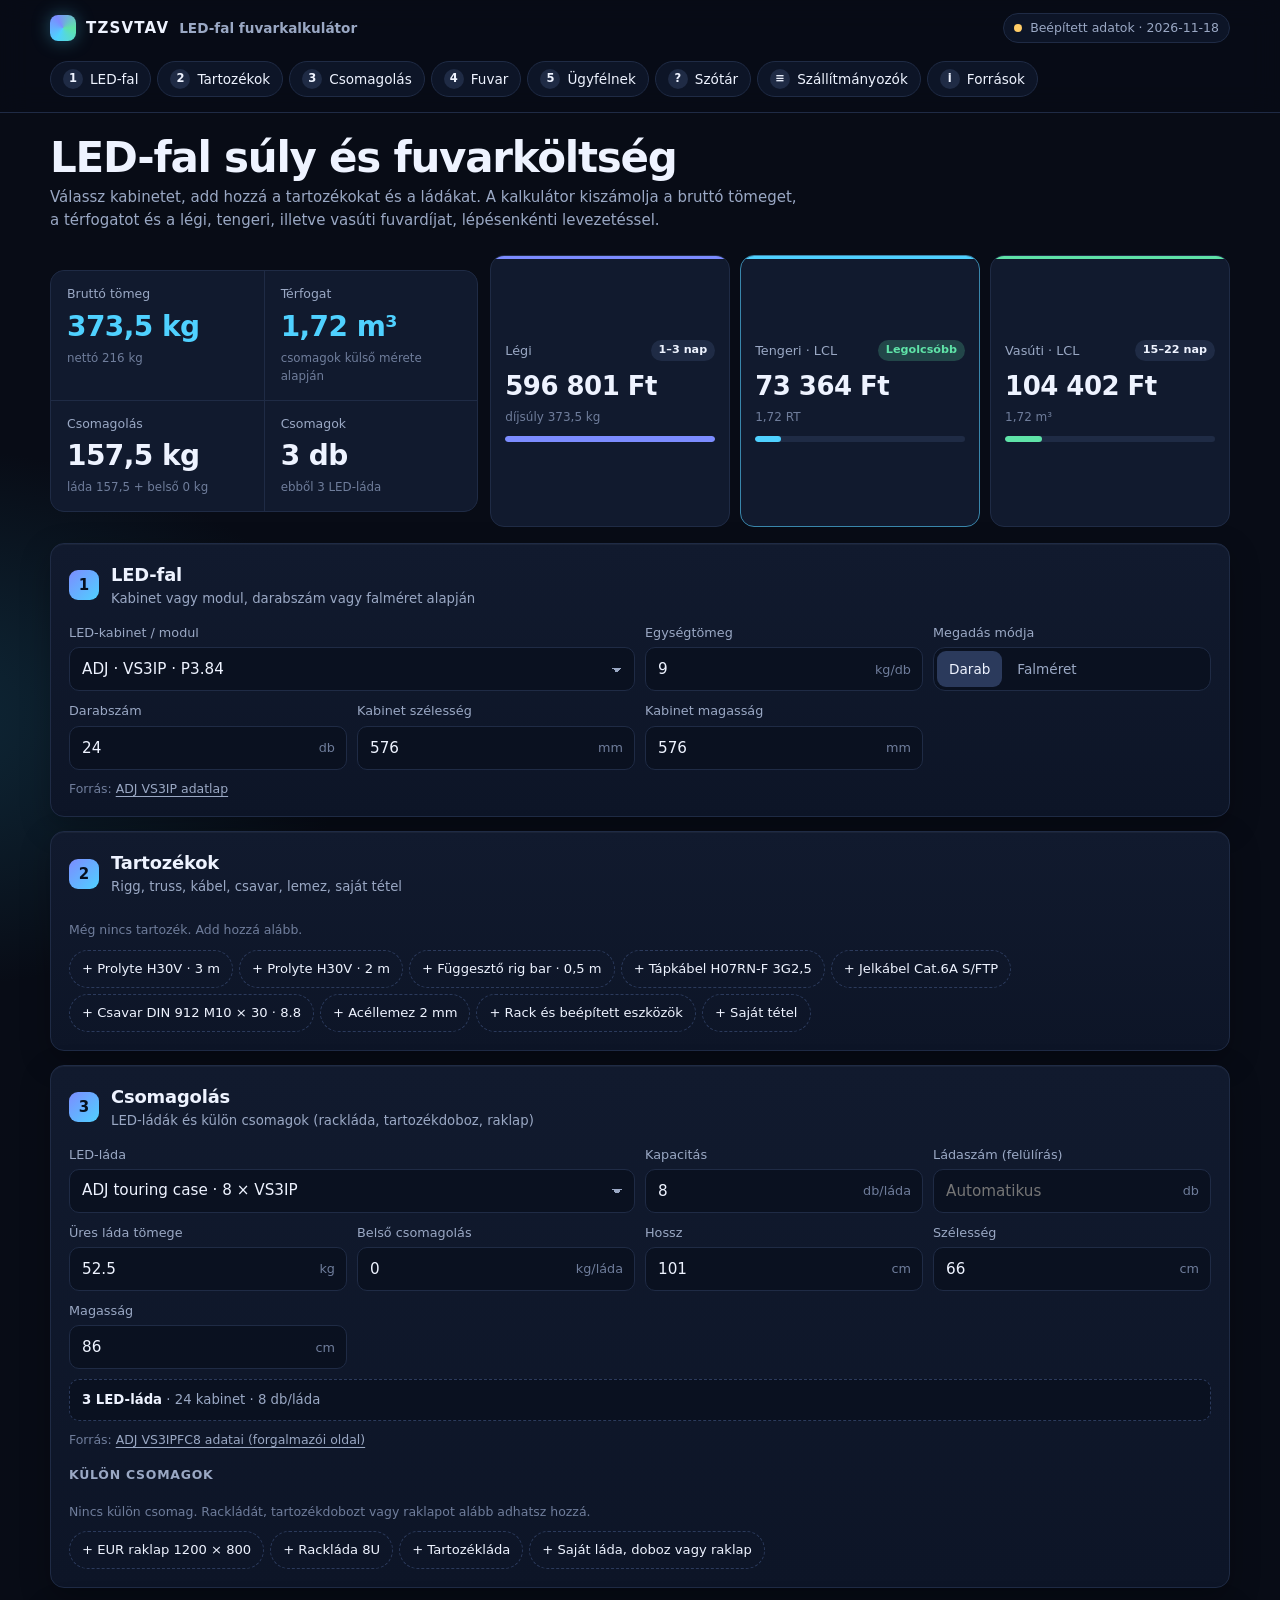
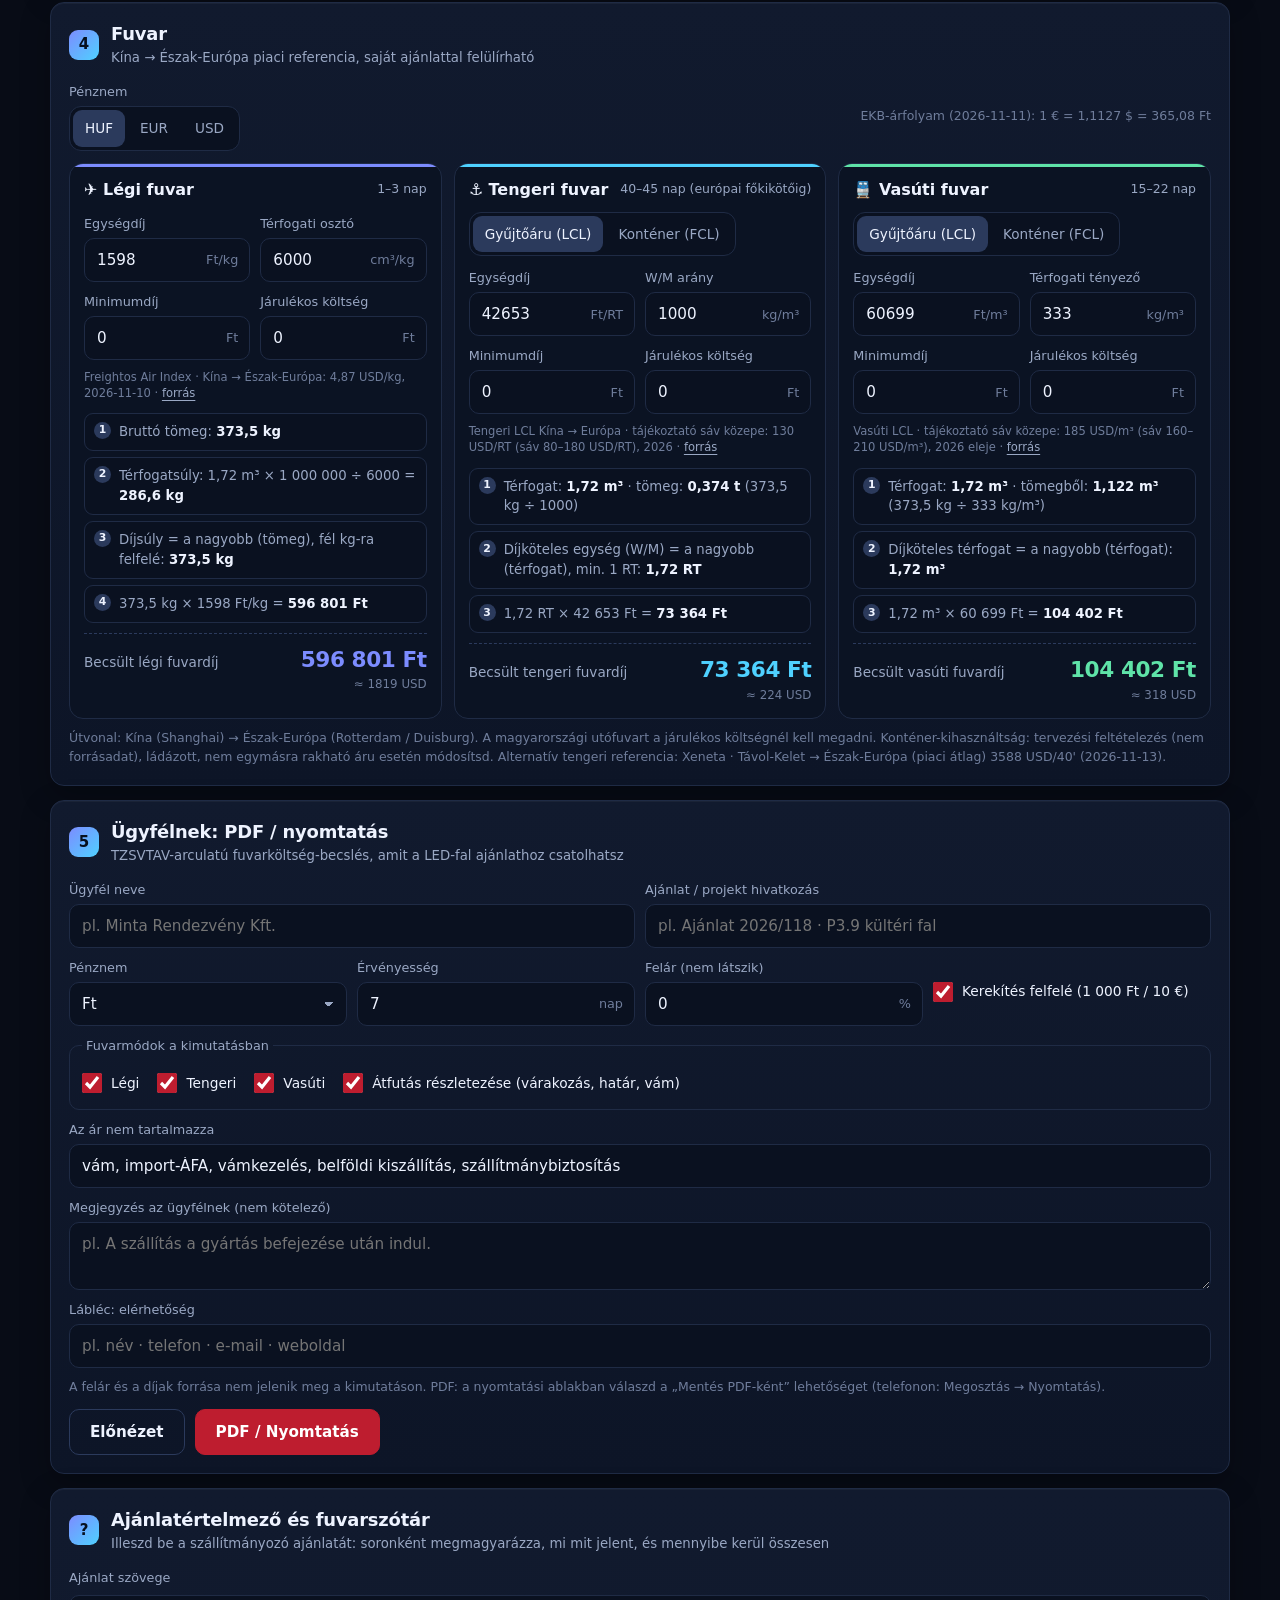
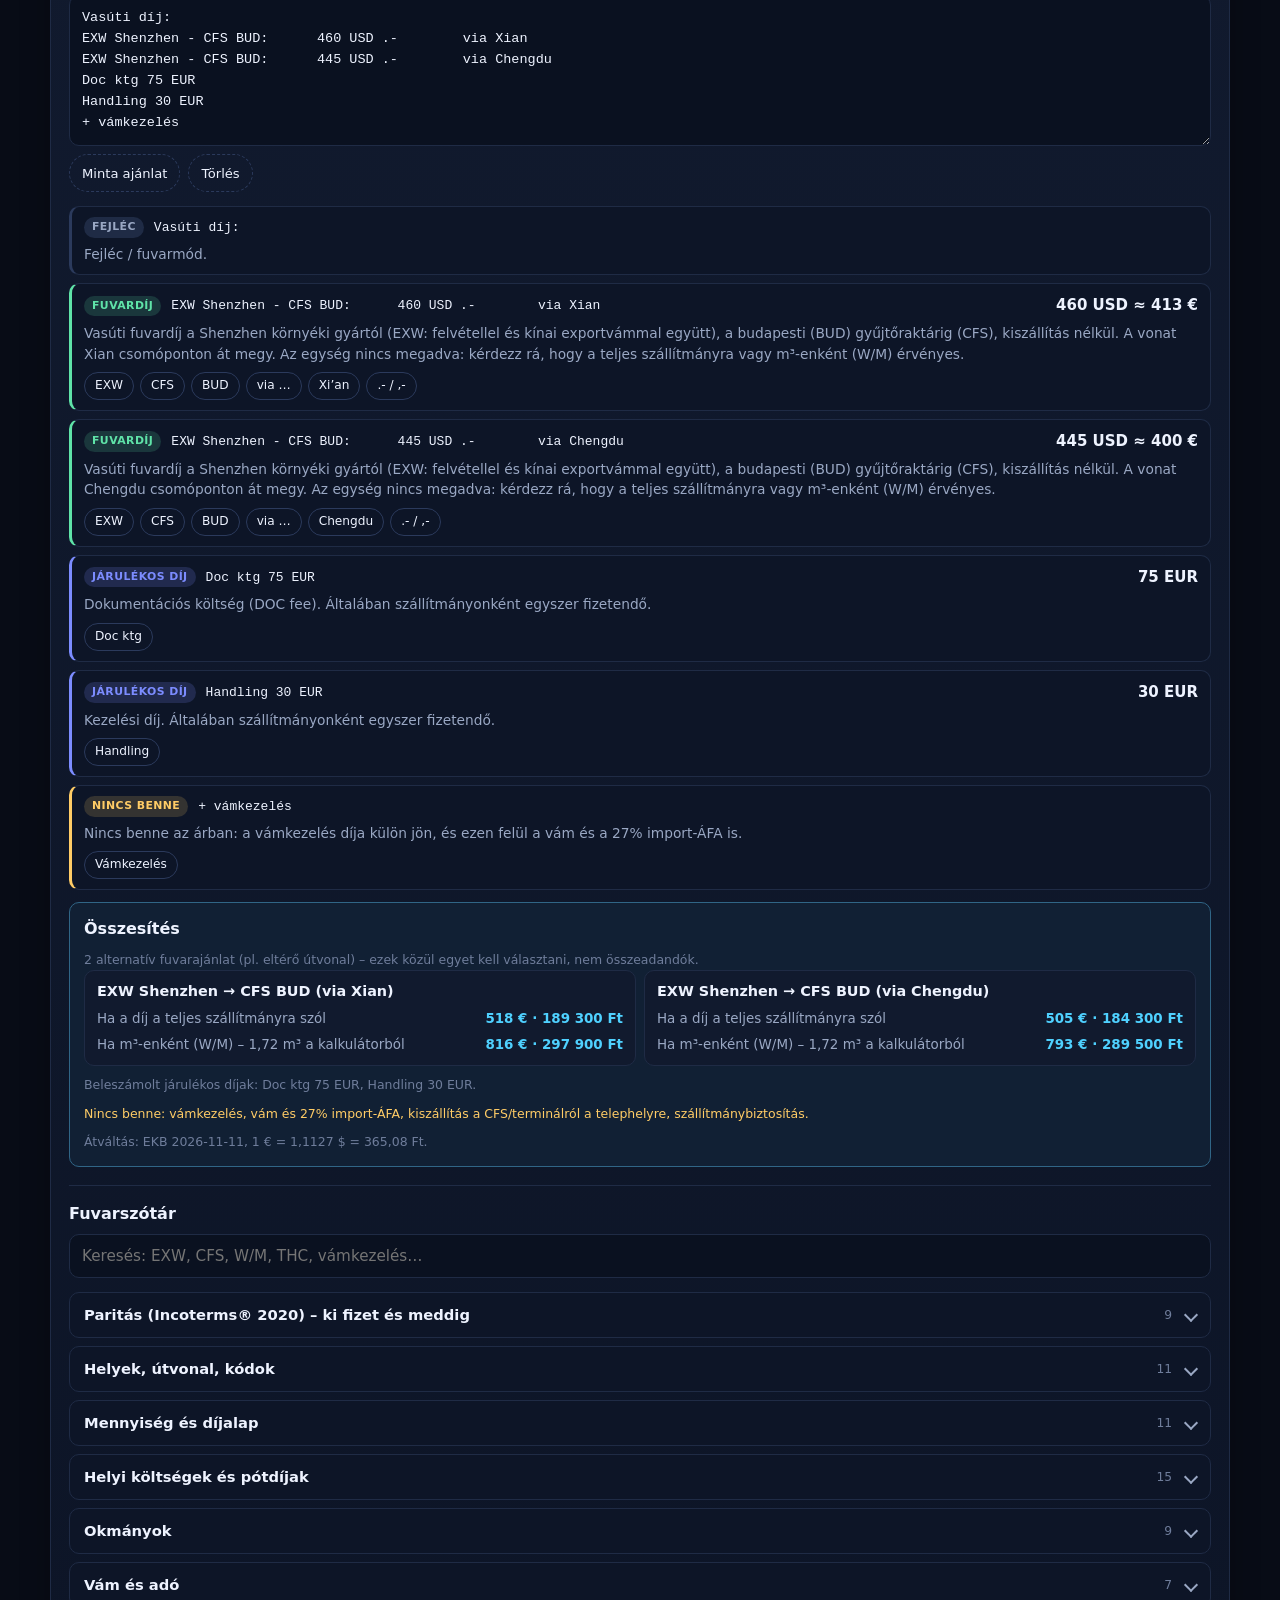
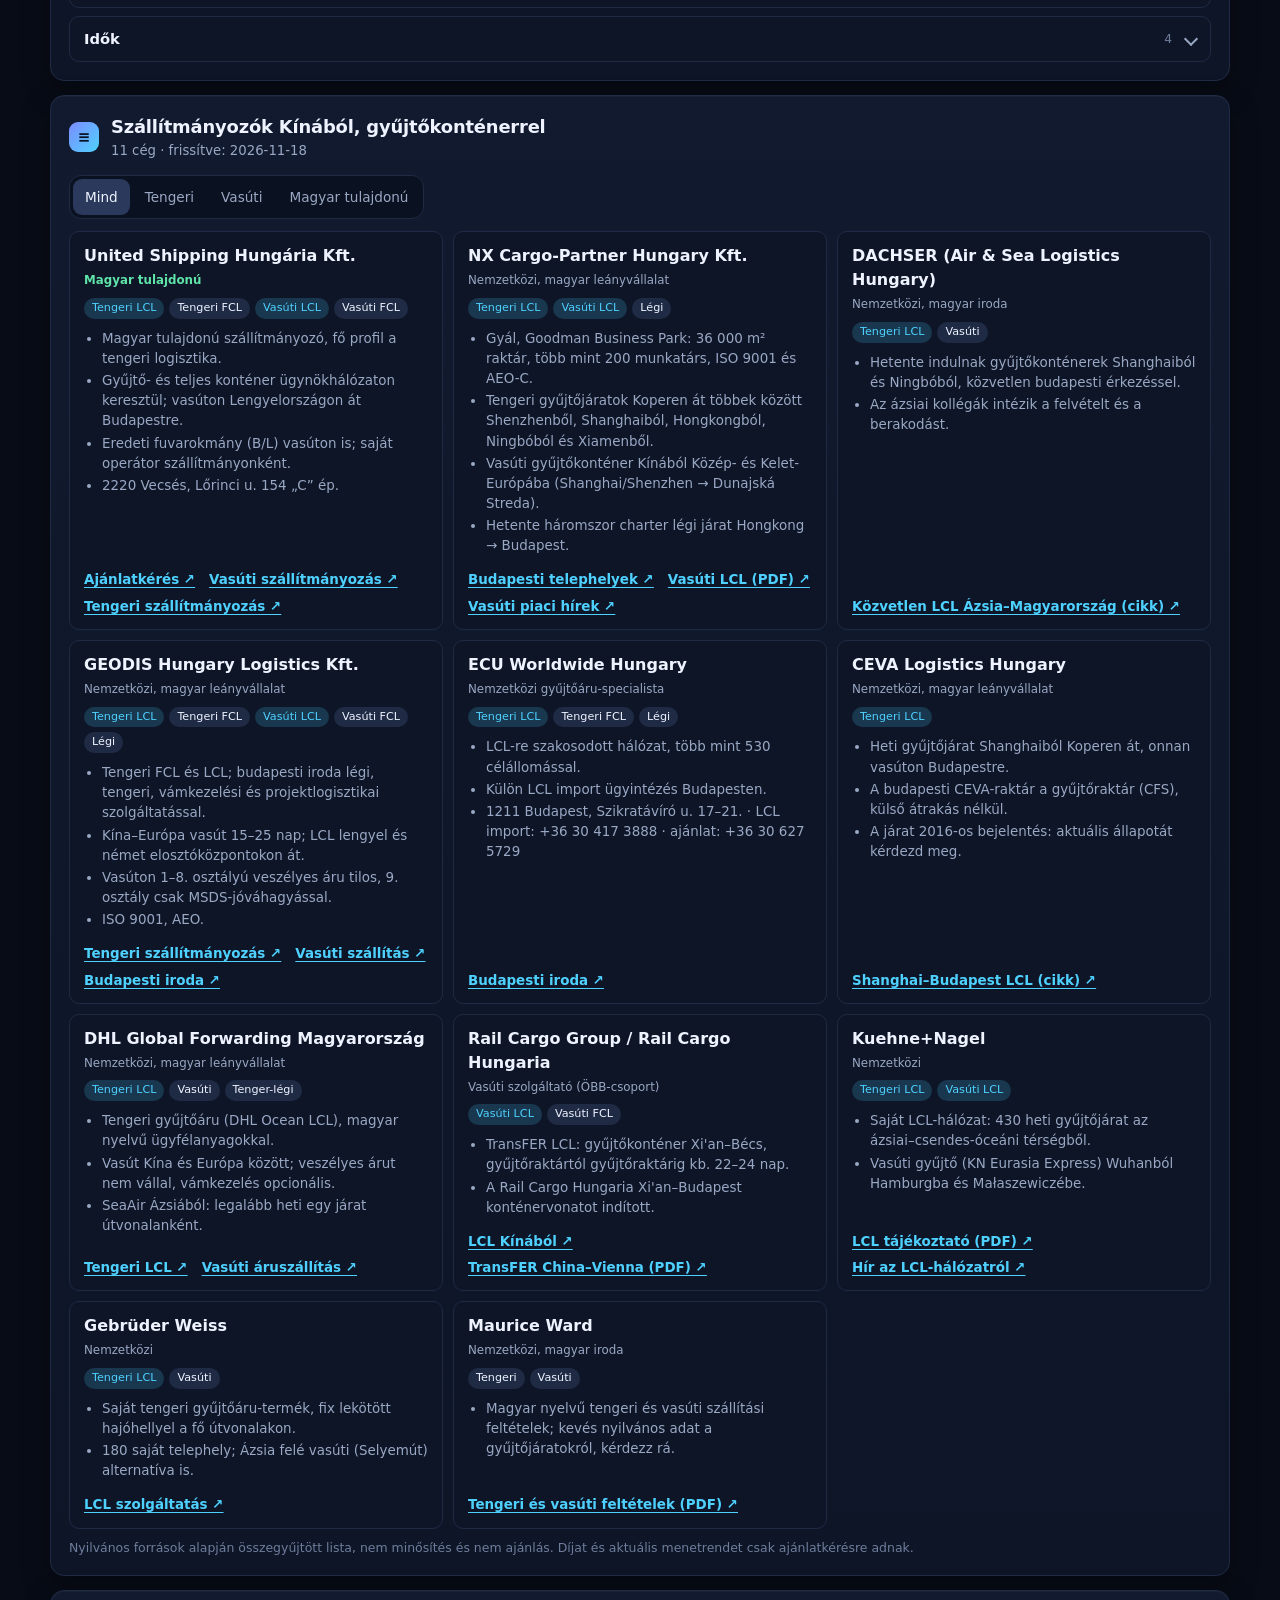
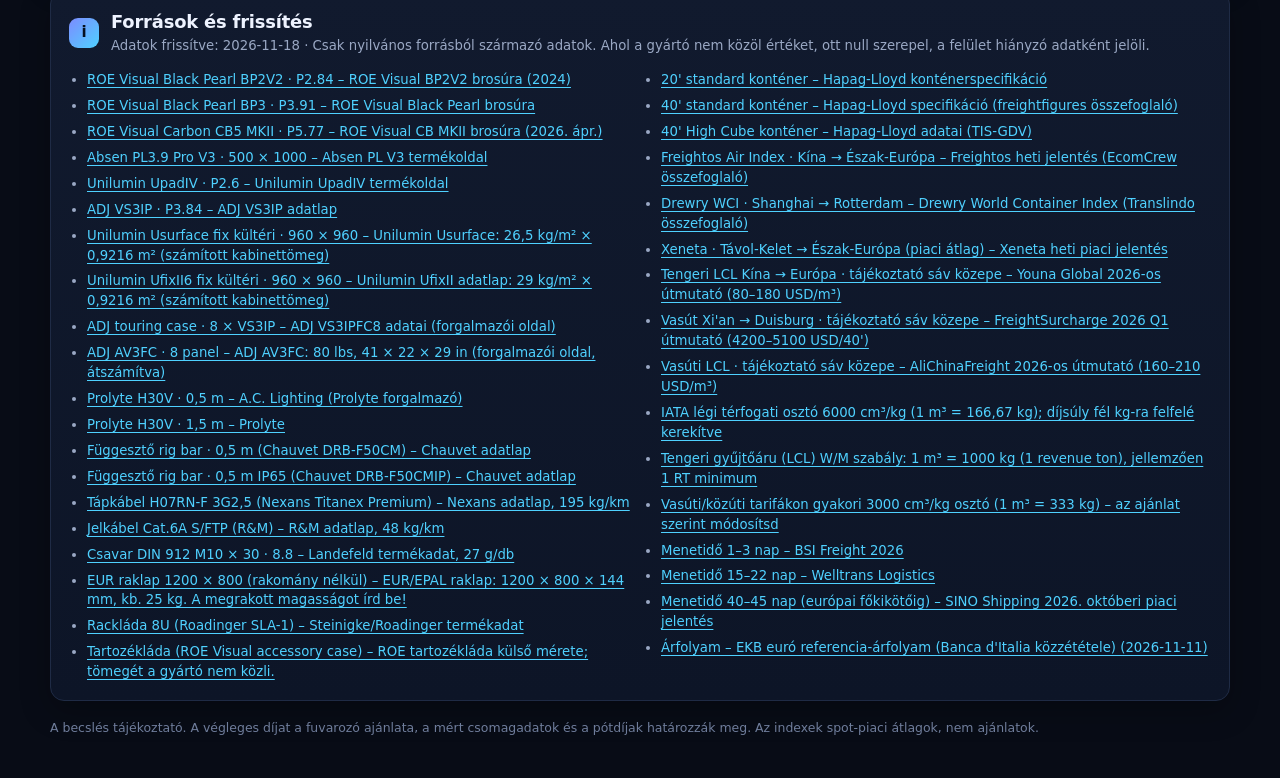
==== commit 8f8556fe: "LED-fuvar: szállítmányozók listája (kínai gyűjtőkonténer) Co-Authored-By: Claude Opus 5.5 <noreply@a" ====
--- a/led-fuvar/index.html
+++ b/led-fuvar/index.html
@@ -352,6 +352,21 @@
   .doc-tbl tr{display:table-row!important}
   .doc-tbl td{display:table-cell!important;border-bottom:1px solid #e4e4e7!important}
 }
+/* Szállítmányozók */
+#fwdFilter{margin-bottom:12px;flex-wrap:wrap}
+.fwd-grid{display:grid;grid-template-columns:repeat(auto-fill,minmax(300px,1fr));gap:10px}
+.fwd{border:1px solid var(--line);border-radius:var(--rs);background:var(--card2);padding:12px 14px;display:flex;flex-direction:column;gap:8px;min-width:0}
+.fwd-h{display:flex;flex-direction:column;gap:4px}
+.fwd-h h3{margin:0;font-size:1rem}
+.fwd-tag{font-size:.74rem;color:var(--muted)}
+.fwd-tag.hu{color:var(--ok);font-weight:650}
+.fwd-modes{display:flex;flex-wrap:wrap;gap:5px}
+.fwd-mode{font-size:.7rem;padding:2px 8px;border-radius:999px;background:var(--line);color:var(--text)}
+.fwd-mode.lcl{background:color-mix(in srgb,var(--accent) 18%,transparent);color:var(--accent)}
+.fwd ul{margin:0;padding-left:18px;color:var(--muted);font-size:.84rem}
+.fwd li{margin:2px 0}
+.fwd-links{display:flex;flex-wrap:wrap;gap:6px 14px;margin-top:auto;padding-top:4px;font-size:.84rem}
+.fwd-links a{font-weight:600}
 @media (prefers-reduced-motion:reduce){html{scroll-behavior:auto}.mode .bar i{transition:none}}
 </style>
 </head>
@@ -362,7 +377,7 @@
     <div class="status" id="status" title="Adatforrás állapota"><span class="dot" id="dataDot"></span><span id="dataText">Adatok betöltése…</span></div>
   </div>
   <div class="wrap"><nav class="steps" aria-label="Lépések">
-    <a href="#s-fal"><b>1</b>LED-fal</a><a href="#s-tart"><b>2</b>Tartozékok</a><a href="#s-csom"><b>3</b>Csomagolás</a><a href="#s-fuvar"><b>4</b>Fuvar</a><a href="#s-ugyfel"><b>5</b>Ügyfélnek</a><a href="#s-szotar"><b>?</b>Szótár</a><a href="#s-forras"><b>i</b>Források</a>
+    <a href="#s-fal"><b>1</b>LED-fal</a><a href="#s-tart"><b>2</b>Tartozékok</a><a href="#s-csom"><b>3</b>Csomagolás</a><a href="#s-fuvar"><b>4</b>Fuvar</a><a href="#s-ugyfel"><b>5</b>Ügyfélnek</a><a href="#s-szotar"><b>?</b>Szótár</a><a href="#s-szall"><b>≡</b>Szállítmányozók</a><a href="#s-forras"><b>i</b>Források</a>
   </nav></div>
 </header>
 
@@ -522,6 +537,13 @@
     </div>
   </section>
 
+  <section class="card panel" id="s-szall">
+    <div class="card-h"><span class="no">≡</span><div><h2>Szállítmányozók Kínából, gyűjtőkonténerrel</h2><p id="fwdMeta"></p></div></div>
+    <div class="seg" id="fwdFilter" role="group" aria-label="Szűrés"><button type="button" data-f="all" aria-pressed="true">Mind</button><button type="button" data-f="Tengeri" aria-pressed="false">Tengeri</button><button type="button" data-f="Vasúti" aria-pressed="false">Vasúti</button><button type="button" data-f="hu" aria-pressed="false">Magyar tulajdonú</button></div>
+    <div class="fwd-grid" id="fwdList"></div>
+    <p class="src" id="fwdNote"></p>
+  </section>
+
   <section class="card panel" id="s-forras">
     <div class="card-h"><span class="no">i</span><div><h2>Források és frissítés</h2><p id="srcMeta"></p></div></div>
     <ul class="sources" id="sources"></ul>
@@ -650,7 +672,7 @@
 }
 
 // LED-fal súly- és fuvarkalkulátor – felület
-const EMBEDDED = {"meta":{"version":1,"updated":"2026-11-18","note":"Csak nyilvános forrásból származó adatok. Ahol a gyártó nem közöl értéket, ott null szerepel, a felület hiányzó adatként jelöli.","route":"Kína (Shanghai) → Észak-Európa (Rotterdam / Duisburg). A magyarországi utófuvart a járulékos költségnél kell megadni."},"fx":{"date":"2026-11-11","eurUsd":1.1127,"eurHuf":365.08,"source":"EKB euró referencia-árfolyam (Banca d'Italia közzététele)","url":"https://www.bancaditalia.it/compiti/operazioni-cambi/cambio/cambi_rif_20261111"},"cabinets":[{"id":"roe-bp2v2","brand":"ROE Visual","name":"Black Pearl BP2V2 · P2.84","w":500,"h":500,"d":90,"kg":9.35,"env":"beltéri","case":null,"source":"ROE Visual BP2V2 brosúra (2024)","url":"https://www.roevisual.com/uploads/files/Product File/Black Pearl/bp2v2-brochure-en-feb.-3-2024.pdf"},{"id":"roe-bp3","brand":"ROE Visual","name":"Black Pearl BP3 · P3.91","w":500,"h":500,"d":90,"kg":8.7,"env":"beltéri","case":null,"source":"ROE Visual Black Pearl brosúra","url":"https://www.roevisual.com/uploads/assets/uploads/bp-brochure-preview-mar-29-2022.pdf"},{"id":"roe-cb5mk2","brand":"ROE Visual","name":"Carbon CB5 MKII · P5.77","w":600,"h":1200,"d":79,"kg":13.6,"env":"kültéri/beltéri","case":null,"source":"ROE Visual CB MKII brosúra (2026. ápr.)","url":"https://www.roevisual.com/uploads/files/Product File/CB MKⅡ/cb-mkll-brochure-apr-1_-2026.pdf"},{"id":"roe-cb8mk2","brand":"ROE Visual","name":"Carbon CB8 MKII · P8.33","w":600,"h":1200,"d":79,"kg":11,"env":"kültéri/beltéri","case":null,"source":"ROE Visual CB MKII brosúra (2026. ápr.)","url":"https://www.roevisual.com/uploads/files/Product File/CB MKⅡ/cb-mkll-brochure-apr-1_-2026.pdf"},{"id":"absen-pl39v3-1000","brand":"Absen","name":"PL3.9 Pro V3 · 500 × 1000","w":500,"h":1000,"d":88,"kg":12,"env":"kültéri/beltéri","case":"absen-pl-5","source":"Absen PL V3 termékoldal","url":"https://www.absen.com/product/pl-v3-series/"},{"id":"absen-pl39v3-500","brand":"Absen","name":"PL3.9 Pro V3 · 500 × 500","w":500,"h":500,"d":null,"kg":7,"env":"kültéri/beltéri","case":"absen-pl-10","source":"Absen PL V3 termékoldal","url":"https://www.absen.com/product/pl-v3-series/"},{"id":"unilumin-upad4","brand":"Unilumin","name":"UpadIV · P2.6","w":500,"h":500,"d":null,"kg":6.3,"env":"beltéri","case":null,"source":"Unilumin UpadIV termékoldal","url":"https://cdn.unilumin.com/products/rental/upadiv.html"},{"id":"adj-vs3ip","brand":"ADJ","name":"VS3IP · P3.84","w":576,"h":576,"d":76.8,"kg":9,"env":"kültéri (ideiglenes)/beltéri","case":"adj-vs3ip-8","source":"ADJ VS3IP adatlap","url":"https://goknight.com/content/documentation/vs3ip-cut-sheet-rev.pdf"},{"id":"unilumin-usurface","brand":"Unilumin","name":"Usurface fix kültéri · 960 × 960","w":960,"h":960,"d":85,"kg":24.42,"env":"kültéri, fix","case":null,"source":"Unilumin Usurface: 26,5 kg/m² × 0,9216 m² (számított kabinettömeg)","url":"https://india.unilumin.com/?p=4150"},{"id":"unilumin-ufix2","brand":"Unilumin","name":"UfixII6 fix kültéri · 960 × 960","w":960,"h":960,"d":111,"kg":26.73,"env":"kültéri, fix","case":null,"source":"Unilumin UfixII adatlap: 29 kg/m² × 0,9216 m² (számított kabinettömeg)","url":"https://www.unilumin.com/media/upload/products/UfixII/UfixII.pdf"},{"id":"custom","brand":"Saját","name":"Saját LED-kabinet vagy modul","w":null,"h":null,"d":null,"kg":null,"env":"","case":"custom","source":"A méretet és a tömeget a gyártói adatlapból add meg.","url":null}],"cases":[{"id":"adj-vs3ip-8","name":"ADJ touring case · 8 × VS3IP","capacity":8,"tare":52.5,"dims":[101,66,86],"source":"ADJ VS3IPFC8 adatai (forgalmazói oldal)","url":"https://goknight.com/adj-vs3ipfc8-flight-case-for-8-vs3ip/"},{"id":"adj-av3fc","name":"ADJ AV3FC · 8 panel","capacity":8,"tare":36.3,"dims":[104.1,55.9,73.7],"source":"ADJ AV3FC: 80 lbs, 41 × 22 × 29 in (forgalmazói oldal, átszámítva)","url":"https://goknight.com/american-dj-av3fc-road-case-for-av3-video-panels"},{"id":"absen-pl-10","name":"Absen PL V3 · 10-es láda (500 × 500)","capacity":10,"tare":null,"dims":[null,null,null],"source":"Absen: 10-in-1 láda 500 × 500 panelekhez. Méretet és tömeget a gyártó nem közöl.","url":"https://www.absen.com/product/pl-v3-series/"},{"id":"absen-pl-5","name":"Absen PL V3 · 5-ös láda (500 × 1000)","capacity":5,"tare":null,"dims":[null,null,null],"source":"Absen: 5-in-1 láda 500 × 1000 panelekhez. Méretet és tömeget a gyártó nem közöl.","url":"https://www.absen.com/product/pl-v3-series/"},{"id":"custom","name":"Saját flight case","capacity":null,"tare":null,"dims":[null,null,null],"source":"Add meg a kapacitást, az üres láda tömegét és a legkülső méretet (kerekekkel együtt).","url":null}],"accessories":[{"id":"h30v-050","group":"Truss","name":"Prolyte H30V · 0,5 m","unit":"db","kg":4.2,"source":"A.C. Lighting (Prolyte forgalmazó)","url":"https://aclighting.com/h30v-square-truss-length"},{"id":"h30v-150","group":"Truss","name":"Prolyte H30V · 1,5 m","unit":"db","kg":10.1,"source":"Prolyte","url":"https://www.prolyte.com/products/aluminium-truss/square-truss/h30v-l100-square-30-length-100-cm"},{"id":"h30v-200","group":"Truss","name":"Prolyte H30V · 2 m","unit":"db","kg":12.9,"source":"Prolyte","url":"https://www.prolyte.com/products/aluminium-truss/square-truss/h30v-l100-square-30-length-100-cm"},{"id":"h30v-250","group":"Truss","name":"Prolyte H30V · 2,5 m","unit":"db","kg":15.7,"source":"Prolyte","url":"https://www.prolyte.com/products/aluminium-truss/square-truss/h30v-l100-square-30-length-100-cm"},{"id":"h30v-300","group":"Truss","name":"Prolyte H30V · 3 m","unit":"db","kg":18.9,"source":"Prolyte","url":"https://www.prolyte.com/products/aluminium-truss/square-truss/h30v-l100-square-30-length-100-cm"},{"id":"h30v-400","group":"Truss","name":"Prolyte H30V · 4 m","unit":"db","kg":24.6,"source":"Prolyte","url":"https://www.prolyte.com/products/aluminium-truss/square-truss/h30v-l100-square-30-length-100-cm"},{"id":"rigbar-050","group":"Rigg","name":"Függesztő rig bar · 0,5 m (Chauvet DRB-F50CM)","unit":"db","kg":5.5,"source":"Chauvet adatlap","url":"https://www.chauvetdj.com/wp-content/uploads/pdf/en/drb-f50cm.pdf"},{"id":"rigbar-050ip","group":"Rigg","name":"Függesztő rig bar · 0,5 m IP65 (Chauvet DRB-F50CMIP)","unit":"db","kg":3.99,"source":"Chauvet adatlap","url":"https://www.chauvetprofessional.com/wp-content/uploads/pdf/en/drb-f50cmip.pdf"},{"id":"h07rn-3g25","group":"Kábel","name":"Tápkábel H07RN-F 3G2,5 (Nexans Titanex Premium)","unit":"m","kg":0.195,"source":"Nexans adatlap, 195 kg/km","url":"https://www.romal.com/en/amfile/file/download/file/605745/product/8886"},{"id":"h07rn-3g15","group":"Kábel","name":"Tápkábel H07RN-F 3G1,5 (Nexans Titanex Premium)","unit":"m","kg":0.134,"source":"Nexans adatlap, 134 kg/km","url":"https://www.romal.com/en/amfile/file/download/file/605745/product/8886"},{"id":"cat6a","group":"Kábel","name":"Jelkábel Cat.6A S/FTP (R&M)","unit":"m","kg":0.048,"source":"R&M adatlap, 48 kg/km","url":"https://efobasen.efo.no/mime_root/1421/DATA_SH C6A S-FTP 650MHz LSZH GY R305649-R (1).pdf"},{"id":"din912-m10x30","group":"Kötőelem","name":"Csavar DIN 912 M10 × 30 · 8.8","unit":"db","kg":0.027,"source":"Landefeld termékadat, 27 g/db","url":"https://www.landefeld.de/artikel/en/socket-head-cap-screw-din-912-m-10x30-galvanised-steel-8-8/912-M10X30"},{"id":"steel-1","group":"Lemez","name":"Acéllemez 1 mm","unit":"m²","kg":7.85,"source":"Számított: 7850 kg/m³ acélsűrűség × 1 mm","url":null},{"id":"steel-2","group":"Lemez","name":"Acéllemez 2 mm","unit":"m²","kg":15.7,"source":"Számított: 7850 kg/m³ acélsűrűség × 2 mm","url":null},{"id":"steel-3","group":"Lemez","name":"Acéllemez 3 mm","unit":"m²","kg":23.55,"source":"Számított: 7850 kg/m³ acélsűrűség × 3 mm","url":null},{"id":"alu-2","group":"Lemez","name":"Alumíniumlemez 2 mm","unit":"m²","kg":5.4,"source":"Számított: 2700 kg/m³ alumíniumsűrűség × 2 mm","url":null},{"id":"rack-gear","group":"Egyéb","name":"Rack és beépített eszközök (mért tömeg)","unit":"db","kg":null,"source":"Tápegységekkel és vezérlőkkel együtt mért tömeget add meg.","url":null},{"id":"custom","group":"Egyéb","name":"Saját tétel","unit":"db","kg":null,"source":"Saját mérés vagy gyártói adat.","url":null}],"packs":[{"id":"eur-pallet","name":"EUR raklap 1200 × 800 (rakomány nélkül)","tare":25,"dims":[120,80,14.4],"source":"EUR/EPAL raklap: 1200 × 800 × 144 mm, kb. 25 kg. A megrakott magasságot írd be!","url":"https://kiwix.lema.org/wikipedia_en_all_mini_2024-02/A/EUR-pallet"},{"id":"rack-8u","name":"Rackláda 8U (Roadinger SLA-1)","tare":15.3,"dims":[63.5,55,49.5],"source":"Steinigke/Roadinger termékadat","url":"https://www.steinigke.at/en/mpn30109270-roadinger-amplifier-rack-sla-1-8u.html"},{"id":"roe-acc","name":"Tartozékláda (ROE Visual accessory case)","tare":null,"dims":[116,61.9,58.7],"source":"ROE tartozékláda külső mérete; tömegét a gyártó nem közli.","url":"https://www.bhphotovideo.com/c/product/1908393-REG/roe_visual_309003_01756_accessory_flight_case_1160.html"},{"id":"custom","name":"Saját láda, doboz vagy raklap","tare":null,"dims":[null,null,null],"source":"Önsúly és legkülső méret.","url":null}],"rules":{"airDivisor":6000,"airStep":0.5,"airSource":"IATA légi térfogati osztó 6000 cm³/kg (1 m³ = 166,67 kg); díjsúly fél kg-ra felfelé kerekítve","airUrl":"https://www.rohlig.com/infocenter/air-freight/weightvolume-ratio.html","seaWM":1000,"seaMinRT":1,"seaSource":"Tengeri gyűjtőáru (LCL) W/M szabály: 1 m³ = 1000 kg (1 revenue ton), jellemzően 1 RT minimum","seaUrl":"https://blog.gettransport.com/logistics-guide/chargeable-volumetric-weight-calculation-2026/","railFactor":333,"railSource":"Vasúti/közúti tarifákon gyakori 3000 cm³/kg osztó (1 m³ = 333 kg) – az ajánlat szerint módosítsd","railUrl":"https://golocad.com/tools/chargeable-weight-calculator/","fillFactor":0.85,"fillNote":"Konténer-kihasználtság: tervezési feltételezés (nem forrásadat), ládázott, nem egymásra rakható áru esetén módosítsd."},"containers":[{"id":"20gp","name":"20' standard","inner":[589.5,235,239.2],"volume":33.2,"payload":28230,"source":"Hapag-Lloyd konténerspecifikáció","url":"https://fr.slideshare.net/Intlforeigntrade/especificao-de-containers"},{"id":"40gp","name":"40' standard","inner":[1202.9,235,239.2],"volume":67.6,"payload":26700,"source":"Hapag-Lloyd specifikáció (freightfigures összefoglaló)","url":"https://www.freightfigures.com/articles/shipping-container-dimensions"},{"id":"40hc","name":"40' High Cube","inner":[1202.4,235,269.7],"volume":76.3,"payload":26460,"source":"Hapag-Lloyd adatai (TIS-GDV)","url":"https://www.tis-gdv.de/?p=1144"}],"rates":{"currency":"USD","air":{"value":4.87,"unit":"USD/kg","date":"2026-11-10","label":"Freightos Air Index · Kína → Észak-Európa","source":"Freightos heti jelentés (EcomCrew összefoglaló)","url":"https://www.ecomcrew.com/less-cargo-higher-air-freight-what-europe-sellers-are-paying/"},"seaFcl40":{"value":3504,"unit":"USD/40'","date":"2026-11-12","label":"Drewry WCI · Shanghai → Rotterdam","source":"Drewry World Container Index (Translindo összefoglaló)","url":"https://www.translindogroup.com/2026/11/16/sea-or-air-for-your-next-shipment-year-end-rates-compared/"},"seaFcl40alt":{"value":3588,"unit":"USD/40'","date":"2026-11-13","label":"Xeneta · Távol-Kelet → Észak-Európa (piaci átlag)","source":"Xeneta heti piaci jelentés","url":"https://hellenicshippingnews.com/xeneta-weekly-ocean-container-shipping-market-update-rates-start-to-tumble-from-far-east-to-us-east-coast-following-record-breaking-capacity-in-october"},"seaFcl20":{"value":null,"unit":"USD/20'","date":null,"label":"20' konténerre nincs nyilvános heti index","source":"Kérj ajánlatot.","url":null},"seaLcl":{"value":130,"low":80,"high":180,"unit":"USD/RT","date":"2026","label":"Tengeri LCL Kína → Európa · tájékoztató sáv közepe","source":"Youna Global 2026-os útmutató (80–180 USD/m³)","url":"https://www.youna-global.com/blog/blog-sea-freight-from-china-2026.html"},"railFcl40":{"value":4650,"low":4200,"high":5100,"unit":"USD/40'","date":"2026 Q1","label":"Vasút Xi'an → Duisburg · tájékoztató sáv közepe","source":"FreightSurcharge 2026 Q1 útmutató (4200–5100 USD/40')","url":"https://freightsurcharge.com/blog/china-europe-rail-freight-complete-guide-2026"},"railLcl":{"value":185,"low":160,"high":210,"unit":"USD/m³","date":"2026 eleje","label":"Vasúti LCL · tájékoztató sáv közepe","source":"AliChinaFreight 2026-os útmutató (160–210 USD/m³)","url":"https://alichinafreight.com/2026-china-europe-rail-freight-cost-complete-shipping-guide/"}},"transit":{"air":{"text":"1–3 nap","source":"BSI Freight 2026","url":"https://www.bsifreight.com/knowledge/guides-resources/air-freight-rates-from-china-to-world"},"rail":{"text":"15–22 nap","source":"Welltrans Logistics","url":"https://welltrans-logistics.com/rail-freight-china-to-europe-silk-road-guide/"},"sea":{"text":"40–45 nap (európai főkikötőig)","source":"SINO Shipping 2026. októberi piaci jelentés","url":"https://www.sino-shipping.com/global-freight-market-update-october-2026/"}},"doorTransit":{"note":"Háztól házig átfutás ajánlatadáshoz: a kínai gyári felvételtől a budapesti kiszállításig, várakozással és vámkezeléssel. Tipikus sáv, nem garantált.","date":"2026-11-18","air":{"total":"5–10 nap","steps":[["Felvétel, exportvám","1–3 nap"],["Légi út, átszállással","2–5 nap"],["Importvám, kiszállítás","1–3 nap"]]},"rail":{"total":"25–40 nap","freq":"A gyűjtővonat jellemzően hetente indul, teljes konténerrel gyakrabban.","risk":"Belépés az EU-ba a lengyel–belarusz határon: határzár vagy torlódás esetén +1–2 hét.","steps":[["Felvétel, gyűjtőraktár, exportvám","2–5 nap"],["Várakozás az indulásra","0–7 nap"],["Vasút Budapestig, nyomtávváltással","15–24 nap"],["Kirakás, vám, kiszállítás","2–4 nap"]]},"sea":{"total":"45–70 nap","freq":"A gyűjtőjáratok jellemzően hetente indulnak.","risk":"A hajók többsége még a Jóreménység-fok körül hajózik; kikötői torlódásnál +1–2 hét.","steps":[["Felvétel, gyűjtőraktár, exportvám","3–7 nap"],["Várakozás a hajóindulásra","0–7 nap"],["Hajóút európai kikötőig","32–48 nap"],["Kikötő, gyűjtőkonténer bontása","3–6 nap"],["Fuvar Budapestre, vám, kiszállítás","3–6 nap"]]},"sources":[{"label":"cargo-partner Railfreight Insights (2026. január: Kína → Małaszewicze 13–25 nap)","url":"https://www88.cargo-partner.com/news/railfreight-insights"},{"label":"Yicai: lengyel–belarusz határzár, 2025. szeptember (13 napos leállás, +5–6 nap)","url":"https://www2.yicaiglobal.com/news/chinese-freight-trains-remain-affected-despite-poland-reopening-border-ports-with-belarus"},{"label":"Goodhope Freight: heti gyűjtővonat Shenzhen/Xi'an → Budapest","url":"https://goodhopefreight.com/hungary/lcl.html"},{"label":"Tonlexing: vasút Magyarországra – felvétel 1–4, út 15–24, kiszállítás 1–3 nap","url":"https://www.tonlexing.com/rail-freight-from-china-to-hungary/"},{"label":"CargoLinked: Ázsia–Észak-Európa Szuez ~30–35 nap, Jóreménység-fok ~42–48 nap","url":"https://cargolinked.com/blog/red-sea-cape-routing-2026-network-effects"},{"label":"C.H. Robinson 2026. novemberi jelentés: egyes járatok visszatérnek Szuezre","url":"https://www.chrobinson.com/en-au/resources/insights-and-advisories/north-america-freight-insights/nov-2026-freight-market-update/ocean/"}]}};
+const EMBEDDED = {"meta":{"version":1,"updated":"2026-11-18","note":"Csak nyilvános forrásból származó adatok. Ahol a gyártó nem közöl értéket, ott null szerepel, a felület hiányzó adatként jelöli.","route":"Kína (Shanghai) → Észak-Európa (Rotterdam / Duisburg). A magyarországi utófuvart a járulékos költségnél kell megadni."},"fx":{"date":"2026-11-11","eurUsd":1.1127,"eurHuf":365.08,"source":"EKB euró referencia-árfolyam (Banca d'Italia közzététele)","url":"https://www.bancaditalia.it/compiti/operazioni-cambi/cambio/cambi_rif_20261111"},"cabinets":[{"id":"roe-bp2v2","brand":"ROE Visual","name":"Black Pearl BP2V2 · P2.84","w":500,"h":500,"d":90,"kg":9.35,"env":"beltéri","case":null,"source":"ROE Visual BP2V2 brosúra (2024)","url":"https://www.roevisual.com/uploads/files/Product File/Black Pearl/bp2v2-brochure-en-feb.-3-2024.pdf"},{"id":"roe-bp3","brand":"ROE Visual","name":"Black Pearl BP3 · P3.91","w":500,"h":500,"d":90,"kg":8.7,"env":"beltéri","case":null,"source":"ROE Visual Black Pearl brosúra","url":"https://www.roevisual.com/uploads/assets/uploads/bp-brochure-preview-mar-29-2022.pdf"},{"id":"roe-cb5mk2","brand":"ROE Visual","name":"Carbon CB5 MKII · P5.77","w":600,"h":1200,"d":79,"kg":13.6,"env":"kültéri/beltéri","case":null,"source":"ROE Visual CB MKII brosúra (2026. ápr.)","url":"https://www.roevisual.com/uploads/files/Product File/CB MKⅡ/cb-mkll-brochure-apr-1_-2026.pdf"},{"id":"roe-cb8mk2","brand":"ROE Visual","name":"Carbon CB8 MKII · P8.33","w":600,"h":1200,"d":79,"kg":11,"env":"kültéri/beltéri","case":null,"source":"ROE Visual CB MKII brosúra (2026. ápr.)","url":"https://www.roevisual.com/uploads/files/Product File/CB MKⅡ/cb-mkll-brochure-apr-1_-2026.pdf"},{"id":"absen-pl39v3-1000","brand":"Absen","name":"PL3.9 Pro V3 · 500 × 1000","w":500,"h":1000,"d":88,"kg":12,"env":"kültéri/beltéri","case":"absen-pl-5","source":"Absen PL V3 termékoldal","url":"https://www.absen.com/product/pl-v3-series/"},{"id":"absen-pl39v3-500","brand":"Absen","name":"PL3.9 Pro V3 · 500 × 500","w":500,"h":500,"d":null,"kg":7,"env":"kültéri/beltéri","case":"absen-pl-10","source":"Absen PL V3 termékoldal","url":"https://www.absen.com/product/pl-v3-series/"},{"id":"unilumin-upad4","brand":"Unilumin","name":"UpadIV · P2.6","w":500,"h":500,"d":null,"kg":6.3,"env":"beltéri","case":null,"source":"Unilumin UpadIV termékoldal","url":"https://cdn.unilumin.com/products/rental/upadiv.html"},{"id":"adj-vs3ip","brand":"ADJ","name":"VS3IP · P3.84","w":576,"h":576,"d":76.8,"kg":9,"env":"kültéri (ideiglenes)/beltéri","case":"adj-vs3ip-8","source":"ADJ VS3IP adatlap","url":"https://goknight.com/content/documentation/vs3ip-cut-sheet-rev.pdf"},{"id":"unilumin-usurface","brand":"Unilumin","name":"Usurface fix kültéri · 960 × 960","w":960,"h":960,"d":85,"kg":24.42,"env":"kültéri, fix","case":null,"source":"Unilumin Usurface: 26,5 kg/m² × 0,9216 m² (számított kabinettömeg)","url":"https://india.unilumin.com/?p=4150"},{"id":"unilumin-ufix2","brand":"Unilumin","name":"UfixII6 fix kültéri · 960 × 960","w":960,"h":960,"d":111,"kg":26.73,"env":"kültéri, fix","case":null,"source":"Unilumin UfixII adatlap: 29 kg/m² × 0,9216 m² (számított kabinettömeg)","url":"https://www.unilumin.com/media/upload/products/UfixII/UfixII.pdf"},{"id":"custom","brand":"Saját","name":"Saját LED-kabinet vagy modul","w":null,"h":null,"d":null,"kg":null,"env":"","case":"custom","source":"A méretet és a tömeget a gyártói adatlapból add meg.","url":null}],"cases":[{"id":"adj-vs3ip-8","name":"ADJ touring case · 8 × VS3IP","capacity":8,"tare":52.5,"dims":[101,66,86],"source":"ADJ VS3IPFC8 adatai (forgalmazói oldal)","url":"https://goknight.com/adj-vs3ipfc8-flight-case-for-8-vs3ip/"},{"id":"adj-av3fc","name":"ADJ AV3FC · 8 panel","capacity":8,"tare":36.3,"dims":[104.1,55.9,73.7],"source":"ADJ AV3FC: 80 lbs, 41 × 22 × 29 in (forgalmazói oldal, átszámítva)","url":"https://goknight.com/american-dj-av3fc-road-case-for-av3-video-panels"},{"id":"absen-pl-10","name":"Absen PL V3 · 10-es láda (500 × 500)","capacity":10,"tare":null,"dims":[null,null,null],"source":"Absen: 10-in-1 láda 500 × 500 panelekhez. Méretet és tömeget a gyártó nem közöl.","url":"https://www.absen.com/product/pl-v3-series/"},{"id":"absen-pl-5","name":"Absen PL V3 · 5-ös láda (500 × 1000)","capacity":5,"tare":null,"dims":[null,null,null],"source":"Absen: 5-in-1 láda 500 × 1000 panelekhez. Méretet és tömeget a gyártó nem közöl.","url":"https://www.absen.com/product/pl-v3-series/"},{"id":"custom","name":"Saját flight case","capacity":null,"tare":null,"dims":[null,null,null],"source":"Add meg a kapacitást, az üres láda tömegét és a legkülső méretet (kerekekkel együtt).","url":null}],"accessories":[{"id":"h30v-050","group":"Truss","name":"Prolyte H30V · 0,5 m","unit":"db","kg":4.2,"source":"A.C. Lighting (Prolyte forgalmazó)","url":"https://aclighting.com/h30v-square-truss-length"},{"id":"h30v-150","group":"Truss","name":"Prolyte H30V · 1,5 m","unit":"db","kg":10.1,"source":"Prolyte","url":"https://www.prolyte.com/products/aluminium-truss/square-truss/h30v-l100-square-30-length-100-cm"},{"id":"h30v-200","group":"Truss","name":"Prolyte H30V · 2 m","unit":"db","kg":12.9,"source":"Prolyte","url":"https://www.prolyte.com/products/aluminium-truss/square-truss/h30v-l100-square-30-length-100-cm"},{"id":"h30v-250","group":"Truss","name":"Prolyte H30V · 2,5 m","unit":"db","kg":15.7,"source":"Prolyte","url":"https://www.prolyte.com/products/aluminium-truss/square-truss/h30v-l100-square-30-length-100-cm"},{"id":"h30v-300","group":"Truss","name":"Prolyte H30V · 3 m","unit":"db","kg":18.9,"source":"Prolyte","url":"https://www.prolyte.com/products/aluminium-truss/square-truss/h30v-l100-square-30-length-100-cm"},{"id":"h30v-400","group":"Truss","name":"Prolyte H30V · 4 m","unit":"db","kg":24.6,"source":"Prolyte","url":"https://www.prolyte.com/products/aluminium-truss/square-truss/h30v-l100-square-30-length-100-cm"},{"id":"rigbar-050","group":"Rigg","name":"Függesztő rig bar · 0,5 m (Chauvet DRB-F50CM)","unit":"db","kg":5.5,"source":"Chauvet adatlap","url":"https://www.chauvetdj.com/wp-content/uploads/pdf/en/drb-f50cm.pdf"},{"id":"rigbar-050ip","group":"Rigg","name":"Függesztő rig bar · 0,5 m IP65 (Chauvet DRB-F50CMIP)","unit":"db","kg":3.99,"source":"Chauvet adatlap","url":"https://www.chauvetprofessional.com/wp-content/uploads/pdf/en/drb-f50cmip.pdf"},{"id":"h07rn-3g25","group":"Kábel","name":"Tápkábel H07RN-F 3G2,5 (Nexans Titanex Premium)","unit":"m","kg":0.195,"source":"Nexans adatlap, 195 kg/km","url":"https://www.romal.com/en/amfile/file/download/file/605745/product/8886"},{"id":"h07rn-3g15","group":"Kábel","name":"Tápkábel H07RN-F 3G1,5 (Nexans Titanex Premium)","unit":"m","kg":0.134,"source":"Nexans adatlap, 134 kg/km","url":"https://www.romal.com/en/amfile/file/download/file/605745/product/8886"},{"id":"cat6a","group":"Kábel","name":"Jelkábel Cat.6A S/FTP (R&M)","unit":"m","kg":0.048,"source":"R&M adatlap, 48 kg/km","url":"https://efobasen.efo.no/mime_root/1421/DATA_SH C6A S-FTP 650MHz LSZH GY R305649-R (1).pdf"},{"id":"din912-m10x30","group":"Kötőelem","name":"Csavar DIN 912 M10 × 30 · 8.8","unit":"db","kg":0.027,"source":"Landefeld termékadat, 27 g/db","url":"https://www.landefeld.de/artikel/en/socket-head-cap-screw-din-912-m-10x30-galvanised-steel-8-8/912-M10X30"},{"id":"steel-1","group":"Lemez","name":"Acéllemez 1 mm","unit":"m²","kg":7.85,"source":"Számított: 7850 kg/m³ acélsűrűség × 1 mm","url":null},{"id":"steel-2","group":"Lemez","name":"Acéllemez 2 mm","unit":"m²","kg":15.7,"source":"Számított: 7850 kg/m³ acélsűrűség × 2 mm","url":null},{"id":"steel-3","group":"Lemez","name":"Acéllemez 3 mm","unit":"m²","kg":23.55,"source":"Számított: 7850 kg/m³ acélsűrűség × 3 mm","url":null},{"id":"alu-2","group":"Lemez","name":"Alumíniumlemez 2 mm","unit":"m²","kg":5.4,"source":"Számított: 2700 kg/m³ alumíniumsűrűség × 2 mm","url":null},{"id":"rack-gear","group":"Egyéb","name":"Rack és beépített eszközök (mért tömeg)","unit":"db","kg":null,"source":"Tápegységekkel és vezérlőkkel együtt mért tömeget add meg.","url":null},{"id":"custom","group":"Egyéb","name":"Saját tétel","unit":"db","kg":null,"source":"Saját mérés vagy gyártói adat.","url":null}],"packs":[{"id":"eur-pallet","name":"EUR raklap 1200 × 800 (rakomány nélkül)","tare":25,"dims":[120,80,14.4],"source":"EUR/EPAL raklap: 1200 × 800 × 144 mm, kb. 25 kg. A megrakott magasságot írd be!","url":"https://kiwix.lema.org/wikipedia_en_all_mini_2024-02/A/EUR-pallet"},{"id":"rack-8u","name":"Rackláda 8U (Roadinger SLA-1)","tare":15.3,"dims":[63.5,55,49.5],"source":"Steinigke/Roadinger termékadat","url":"https://www.steinigke.at/en/mpn30109270-roadinger-amplifier-rack-sla-1-8u.html"},{"id":"roe-acc","name":"Tartozékláda (ROE Visual accessory case)","tare":null,"dims":[116,61.9,58.7],"source":"ROE tartozékláda külső mérete; tömegét a gyártó nem közli.","url":"https://www.bhphotovideo.com/c/product/1908393-REG/roe_visual_309003_01756_accessory_flight_case_1160.html"},{"id":"custom","name":"Saját láda, doboz vagy raklap","tare":null,"dims":[null,null,null],"source":"Önsúly és legkülső méret.","url":null}],"rules":{"airDivisor":6000,"airStep":0.5,"airSource":"IATA légi térfogati osztó 6000 cm³/kg (1 m³ = 166,67 kg); díjsúly fél kg-ra felfelé kerekítve","airUrl":"https://www.rohlig.com/infocenter/air-freight/weightvolume-ratio.html","seaWM":1000,"seaMinRT":1,"seaSource":"Tengeri gyűjtőáru (LCL) W/M szabály: 1 m³ = 1000 kg (1 revenue ton), jellemzően 1 RT minimum","seaUrl":"https://blog.gettransport.com/logistics-guide/chargeable-volumetric-weight-calculation-2026/","railFactor":333,"railSource":"Vasúti/közúti tarifákon gyakori 3000 cm³/kg osztó (1 m³ = 333 kg) – az ajánlat szerint módosítsd","railUrl":"https://golocad.com/tools/chargeable-weight-calculator/","fillFactor":0.85,"fillNote":"Konténer-kihasználtság: tervezési feltételezés (nem forrásadat), ládázott, nem egymásra rakható áru esetén módosítsd."},"containers":[{"id":"20gp","name":"20' standard","inner":[589.5,235,239.2],"volume":33.2,"payload":28230,"source":"Hapag-Lloyd konténerspecifikáció","url":"https://fr.slideshare.net/Intlforeigntrade/especificao-de-containers"},{"id":"40gp","name":"40' standard","inner":[1202.9,235,239.2],"volume":67.6,"payload":26700,"source":"Hapag-Lloyd specifikáció (freightfigures összefoglaló)","url":"https://www.freightfigures.com/articles/shipping-container-dimensions"},{"id":"40hc","name":"40' High Cube","inner":[1202.4,235,269.7],"volume":76.3,"payload":26460,"source":"Hapag-Lloyd adatai (TIS-GDV)","url":"https://www.tis-gdv.de/?p=1144"}],"rates":{"currency":"USD","air":{"value":4.87,"unit":"USD/kg","date":"2026-11-10","label":"Freightos Air Index · Kína → Észak-Európa","source":"Freightos heti jelentés (EcomCrew összefoglaló)","url":"https://www.ecomcrew.com/less-cargo-higher-air-freight-what-europe-sellers-are-paying/"},"seaFcl40":{"value":3504,"unit":"USD/40'","date":"2026-11-12","label":"Drewry WCI · Shanghai → Rotterdam","source":"Drewry World Container Index (Translindo összefoglaló)","url":"https://www.translindogroup.com/2026/11/16/sea-or-air-for-your-next-shipment-year-end-rates-compared/"},"seaFcl40alt":{"value":3588,"unit":"USD/40'","date":"2026-11-13","label":"Xeneta · Távol-Kelet → Észak-Európa (piaci átlag)","source":"Xeneta heti piaci jelentés","url":"https://hellenicshippingnews.com/xeneta-weekly-ocean-container-shipping-market-update-rates-start-to-tumble-from-far-east-to-us-east-coast-following-record-breaking-capacity-in-october"},"seaFcl20":{"value":null,"unit":"USD/20'","date":null,"label":"20' konténerre nincs nyilvános heti index","source":"Kérj ajánlatot.","url":null},"seaLcl":{"value":130,"low":80,"high":180,"unit":"USD/RT","date":"2026","label":"Tengeri LCL Kína → Európa · tájékoztató sáv közepe","source":"Youna Global 2026-os útmutató (80–180 USD/m³)","url":"https://www.youna-global.com/blog/blog-sea-freight-from-china-2026.html"},"railFcl40":{"value":4650,"low":4200,"high":5100,"unit":"USD/40'","date":"2026 Q1","label":"Vasút Xi'an → Duisburg · tájékoztató sáv közepe","source":"FreightSurcharge 2026 Q1 útmutató (4200–5100 USD/40')","url":"https://freightsurcharge.com/blog/china-europe-rail-freight-complete-guide-2026"},"railLcl":{"value":185,"low":160,"high":210,"unit":"USD/m³","date":"2026 eleje","label":"Vasúti LCL · tájékoztató sáv közepe","source":"AliChinaFreight 2026-os útmutató (160–210 USD/m³)","url":"https://alichinafreight.com/2026-china-europe-rail-freight-cost-complete-shipping-guide/"}},"transit":{"air":{"text":"1–3 nap","source":"BSI Freight 2026","url":"https://www.bsifreight.com/knowledge/guides-resources/air-freight-rates-from-china-to-world"},"rail":{"text":"15–22 nap","source":"Welltrans Logistics","url":"https://welltrans-logistics.com/rail-freight-china-to-europe-silk-road-guide/"},"sea":{"text":"40–45 nap (európai főkikötőig)","source":"SINO Shipping 2026. októberi piaci jelentés","url":"https://www.sino-shipping.com/global-freight-market-update-october-2026/"}},"doorTransit":{"note":"Háztól házig átfutás ajánlatadáshoz: a kínai gyári felvételtől a budapesti kiszállításig, várakozással és vámkezeléssel. Tipikus sáv, nem garantált.","date":"2026-11-18","air":{"total":"5–10 nap","steps":[["Felvétel, exportvám","1–3 nap"],["Légi út, átszállással","2–5 nap"],["Importvám, kiszállítás","1–3 nap"]]},"rail":{"total":"25–40 nap","freq":"A gyűjtővonat jellemzően hetente indul, teljes konténerrel gyakrabban.","risk":"Belépés az EU-ba a lengyel–belarusz határon: határzár vagy torlódás esetén +1–2 hét.","steps":[["Felvétel, gyűjtőraktár, exportvám","2–5 nap"],["Várakozás az indulásra","0–7 nap"],["Vasút Budapestig, nyomtávváltással","15–24 nap"],["Kirakás, vám, kiszállítás","2–4 nap"]]},"sea":{"total":"45–70 nap","freq":"A gyűjtőjáratok jellemzően hetente indulnak.","risk":"A hajók többsége még a Jóreménység-fok körül hajózik; kikötői torlódásnál +1–2 hét.","steps":[["Felvétel, gyűjtőraktár, exportvám","3–7 nap"],["Várakozás a hajóindulásra","0–7 nap"],["Hajóút európai kikötőig","32–48 nap"],["Kikötő, gyűjtőkonténer bontása","3–6 nap"],["Fuvar Budapestre, vám, kiszállítás","3–6 nap"]]},"sources":[{"label":"cargo-partner Railfreight Insights (2026. január: Kína → Małaszewicze 13–25 nap)","url":"https://www88.cargo-partner.com/news/railfreight-insights"},{"label":"Yicai: lengyel–belarusz határzár, 2025. szeptember (13 napos leállás, +5–6 nap)","url":"https://www2.yicaiglobal.com/news/chinese-freight-trains-remain-affected-despite-poland-reopening-border-ports-with-belarus"},{"label":"Goodhope Freight: heti gyűjtővonat Shenzhen/Xi'an → Budapest","url":"https://goodhopefreight.com/hungary/lcl.html"},{"label":"Tonlexing: vasút Magyarországra – felvétel 1–4, út 15–24, kiszállítás 1–3 nap","url":"https://www.tonlexing.com/rail-freight-from-china-to-hungary/"},{"label":"CargoLinked: Ázsia–Észak-Európa Szuez ~30–35 nap, Jóreménység-fok ~42–48 nap","url":"https://cargolinked.com/blog/red-sea-cape-routing-2026-network-effects"},{"label":"C.H. Robinson 2026. novemberi jelentés: egyes járatok visszatérnek Szuezre","url":"https://www.chrobinson.com/en-au/resources/insights-and-advisories/north-america-freight-insights/nov-2026-freight-market-update/ocean/"}]},"forwarders":{"updated":"2026-11-18","note":"Nyilvános források alapján összegyűjtött lista, nem minősítés és nem ajánlás. Díjat és aktuális menetrendet csak ajánlatkérésre adnak.","list":[{"name":"United Shipping Hungária Kft.","tag":"Magyar tulajdonú","modes":["Tengeri LCL","Tengeri FCL","Vasúti LCL","Vasúti FCL"],"facts":["Magyar tulajdonú szállítmányozó, fő profil a tengeri logisztika.","Gyűjtő- és teljes konténer ügynökhálózaton keresztül; vasúton Lengyelországon át Budapestre.","Eredeti fuvarokmány (B/L) vasúton is; saját operátor szállítmányonként.","2220 Vecsés, Lőrinci u. 154 „C” ép."],"links":[{"label":"Ajánlatkérés","url":"https://unitedshipping.eu/ajanlatkeres"},{"label":"Vasúti szállítmányozás","url":"https://unitedshipping.eu/szolgaltatasok/szallitmanyozas/vasuti-szallitmanyozas/"},{"label":"Tengeri szállítmányozás","url":"https://unitedshipping.eu/szolgaltatasok/szallitmanyozas/tengeri-szallitmanyozas/"}]},{"name":"NX Cargo-Partner Hungary Kft.","tag":"Nemzetközi, magyar leányvállalat","modes":["Tengeri LCL","Vasúti LCL","Légi"],"facts":["Gyál, Goodman Business Park: 36 000 m² raktár, több mint 200 munkatárs, ISO 9001 és AEO-C.","Tengeri gyűjtőjáratok Koperen át többek között Shenzhenből, Shanghaiból, Hongkongból, Ningbóból és Xiamenből.","Vasúti gyűjtőkonténer Kínából Közép- és Kelet-Európába (Shanghai/Shenzhen → Dunajská Streda).","Hetente háromszor charter légi járat Hongkong → Budapest."],"links":[{"label":"Budapesti telephelyek","url":"https://www.cargo-partner.com/locations/budapest-warehouse"},{"label":"Vasúti LCL (PDF)","url":"https://www.cargo-partner.com/fileadmin/public/Railfreight_Insights_Visuals/CP_RAIL_LCL_Shanghai_Dunajska_Streda_landscape.pdf"},{"label":"Vasúti piaci hírek","url":"https://www.cargo-partner.com/railfreight-insights"}]},{"name":"DACHSER (Air & Sea Logistics Hungary)","tag":"Nemzetközi, magyar iroda","modes":["Tengeri LCL","Vasúti"],"facts":["Hetente indulnak gyűjtőkonténerek Shanghaiból és Ningbóból, közvetlen budapesti érkezéssel.","Az ázsiai kollégák intézik a felvételt és a berakodást."],"links":[{"label":"Közvetlen LCL Ázsia–Magyarország (cikk)","url":"https://dailynewshungary.com/direct-lcl-connections-hungary-asia"}]},{"name":"GEODIS Hungary Logistics Kft.","tag":"Nemzetközi, magyar leányvállalat","modes":["Tengeri LCL","Tengeri FCL","Vasúti LCL","Vasúti FCL","Légi"],"facts":["Tengeri FCL és LCL; budapesti iroda légi, tengeri, vámkezelési és projektlogisztikai szolgáltatással.","Kína–Európa vasút 15–25 nap; LCL lengyel és német elosztóközpontokon át.","Vasúton 1–8. osztályú veszélyes áru tilos, 9. osztály csak MSDS-jóváhagyással.","ISO 9001, AEO."],"links":[{"label":"Tengeri szállítmányozás","url":"https://geodis.com/hu-hu/szallitasi-szolgaltatasok/tengeri-szallitmanyozas"},{"label":"Vasúti szállítás","url":"https://geodis.com/de-en/transport-services/rail-transport"},{"label":"Budapesti iroda","url":"https://geodis.com/be-fr/agency/geodis-hungary-logistics-kft-4"}]},{"name":"ECU Worldwide Hungary","tag":"Nemzetközi gyűjtőáru-specialista","modes":["Tengeri LCL","Tengeri FCL","Légi"],"facts":["LCL-re szakosodott hálózat, több mint 530 célállomással.","Külön LCL import ügyintézés Budapesten.","1211 Budapest, Szikratávíró u. 17–21. · LCL import: +36 30 417 3888 · ajánlat: +36 30 627 5729"],"links":[{"label":"Budapesti iroda","url":"https://ecuworldwide.com/networkcity/hungary"}]},{"name":"CEVA Logistics Hungary","tag":"Nemzetközi, magyar leányvállalat","modes":["Tengeri LCL"],"facts":["Heti gyűjtőjárat Shanghaiból Koperen át, onnan vasúton Budapestre.","A budapesti CEVA-raktár a gyűjtőraktár (CFS), külső átrakás nélkül.","A járat 2016-os bejelentés: aktuális állapotát kérdezd meg."],"links":[{"label":"Shanghai–Budapest LCL (cikk)","url":"https://www.freightwaves.com/news/ceva-starts-shanghai-budapest-lcl-service"}]},{"name":"DHL Global Forwarding Magyarország","tag":"Nemzetközi, magyar leányvállalat","modes":["Tengeri LCL","Vasúti","Tenger-légi"],"facts":["Tengeri gyűjtőáru (DHL Ocean LCL), magyar nyelvű ügyfélanyagokkal.","Vasút Kína és Európa között; veszélyes árut nem vállal, vámkezelés opcionális.","SeaAir Ázsiából: legalább heti egy járat útvonalanként."],"links":[{"label":"Tengeri LCL","url":"https://www.dhl.com/hu-hu/home/global-forwarding/termekek-es-szolgaltatasok/tengeri-szallitmanyozas/less-than-container-load.html"},{"label":"Vasúti áruszállítás","url":"https://www.dhl.com/hu-hu/home/global-forwarding/termekek-es-szolgaltatasok/vasuti-aruszallitas.html"}]},{"name":"Rail Cargo Group / Rail Cargo Hungaria","tag":"Vasúti szolgáltató (ÖBB-csoport)","modes":["Vasúti LCL","Vasúti FCL"],"facts":["TransFER LCL: gyűjtőkonténer Xi'an–Bécs, gyűjtőraktártól gyűjtőraktárig kb. 22–24 nap.","A Rail Cargo Hungaria Xi'an–Budapest konténervonatot indított."],"links":[{"label":"LCL Kínából","url":"https://www.railcargo.com/en/services/intermodal-logistics/eurasia/lcl-transports-china"},{"label":"TransFER China–Vienna (PDF)","url":"https://www.railcargo.com/cs/dms/factsheets/factsheet-transfer-china-vienna-en.pdf"}]},{"name":"Kuehne+Nagel","tag":"Nemzetközi","modes":["Tengeri LCL","Vasúti LCL"],"facts":["Saját LCL-hálózat: 430 heti gyűjtőjárat az ázsiai–csendes-óceáni térségből.","Vasúti gyűjtő (KN Eurasia Express) Wuhanból Hamburgba és Małaszewiczébe."],"links":[{"label":"LCL tájékoztató (PDF)","url":"https://assets.kuehne-nagel.com/f/331466/x/18afd30a91/services-sea-freight-lcl-flyer.pdf"},{"label":"Hír az LCL-hálózatról","url":"https://newsroom.kuehne-nagel.com/kuehne--nagel-expands-lcl-activities/"}]},{"name":"Gebrüder Weiss","tag":"Nemzetközi","modes":["Tengeri LCL","Vasúti"],"facts":["Saját tengeri gyűjtőáru-termék, fix lekötött hajóhellyel a fő útvonalakon.","180 saját telephely; Ázsia felé vasúti (Selyemút) alternatíva is."],"links":[{"label":"LCL szolgáltatás","url":"https://info.gw-world.com/seafreight-lcl"}]},{"name":"Maurice Ward","tag":"Nemzetközi, magyar iroda","modes":["Tengeri","Vasúti"],"facts":["Magyar nyelvű tengeri és vasúti szállítási feltételek; kevés nyilvános adat a gyűjtőjáratokról, kérdezz rá."],"links":[{"label":"Tengeri és vasúti feltételek (PDF)","url":"https://mauriceward.com/hu/terms_conds_hu_oc_rl_hu_en.pdf"}]}]}};
 const DATA_URL = 'https://raw.githubusercontent.com/leho-cloud/kalkulator/main/led-fuvar/data.json';
 const STORE = 'tzsvtav.ledfuvar.v1';
 
@@ -1326,6 +1348,32 @@
   window.__gloss = { analyze, count: GLOSS.reduce((s, g) => s + g.items.length, 0) };
 })();
 
+// Szállítmányozók listája
+(function initFwd() {
+  const box = $('fwdList'); if (!box) return;
+  let filter = 'all';
+  function render() {
+    const F = D.forwarders || EMBEDDED.forwarders; if (!F) return;
+    $('fwdMeta').textContent = `${F.list.length} cég · frissítve: ${F.updated}`;
+    $('fwdNote').textContent = F.note;
+    const items = F.list.filter(f => filter === 'all' || (filter === 'hu' ? /Magyar tulajdon/.test(f.tag) : f.modes.some(m => m.startsWith(filter))));
+    box.replaceChildren(...items.map(f => {
+      const c = el('article', 'fwd');
+      const h = el('div', 'fwd-h'); h.append(el('h3', '', f.name), el('span', 'fwd-tag' + (/Magyar tulajdon/.test(f.tag) ? ' hu' : ''), f.tag)); c.append(h);
+      const m = el('div', 'fwd-modes'); f.modes.forEach(x => m.append(el('span', 'fwd-mode' + (/LCL/.test(x) ? ' lcl' : ''), x))); c.append(m);
+      const ul = el('ul'); f.facts.forEach(x => ul.append(el('li', '', x))); c.append(ul);
+      const ln = el('div', 'fwd-links');
+      f.links.forEach(l => { const u = safeUrl(l.url); if (!u) return; const a = el('a', '', l.label + ' ↗'); a.href = u; a.target = '_blank'; a.rel = 'noopener noreferrer'; ln.append(a); });
+      c.append(ln); return c;
+    }));
+    if (!items.length) box.append(el('p', 'src', 'Nincs találat.'));
+  }
+  document.querySelectorAll('#fwdFilter button').forEach(b => b.addEventListener('click', () => {
+    filter = b.dataset.f; document.querySelectorAll('#fwdFilter button').forEach(x => x.setAttribute('aria-pressed', x === b)); render();
+  }));
+  render(); window.__fwdRender = render;
+})();
+
 // Ügyfélnek szóló fuvarköltség-kimutatás (nyomtatás / PDF)
 const LOGO = '[data-uri]';
 const DOC_STORE = STORE + '.doc';
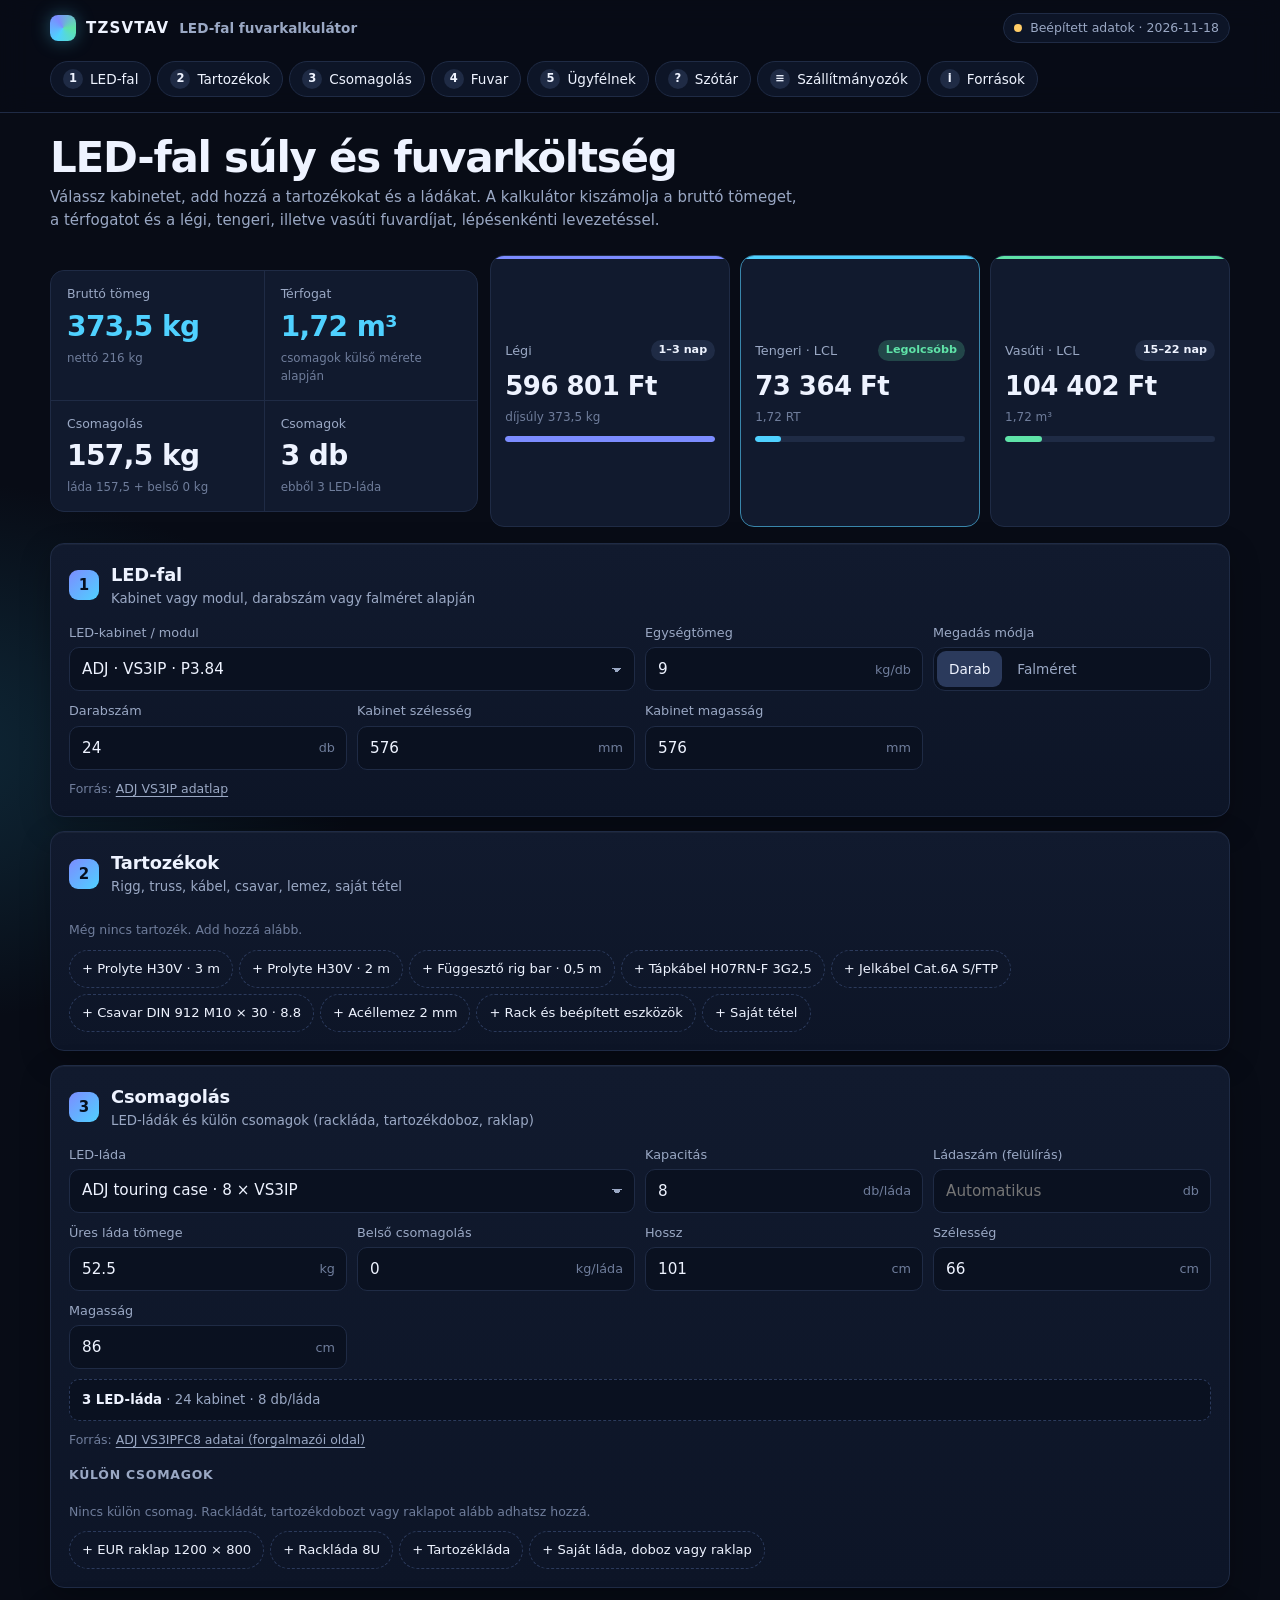
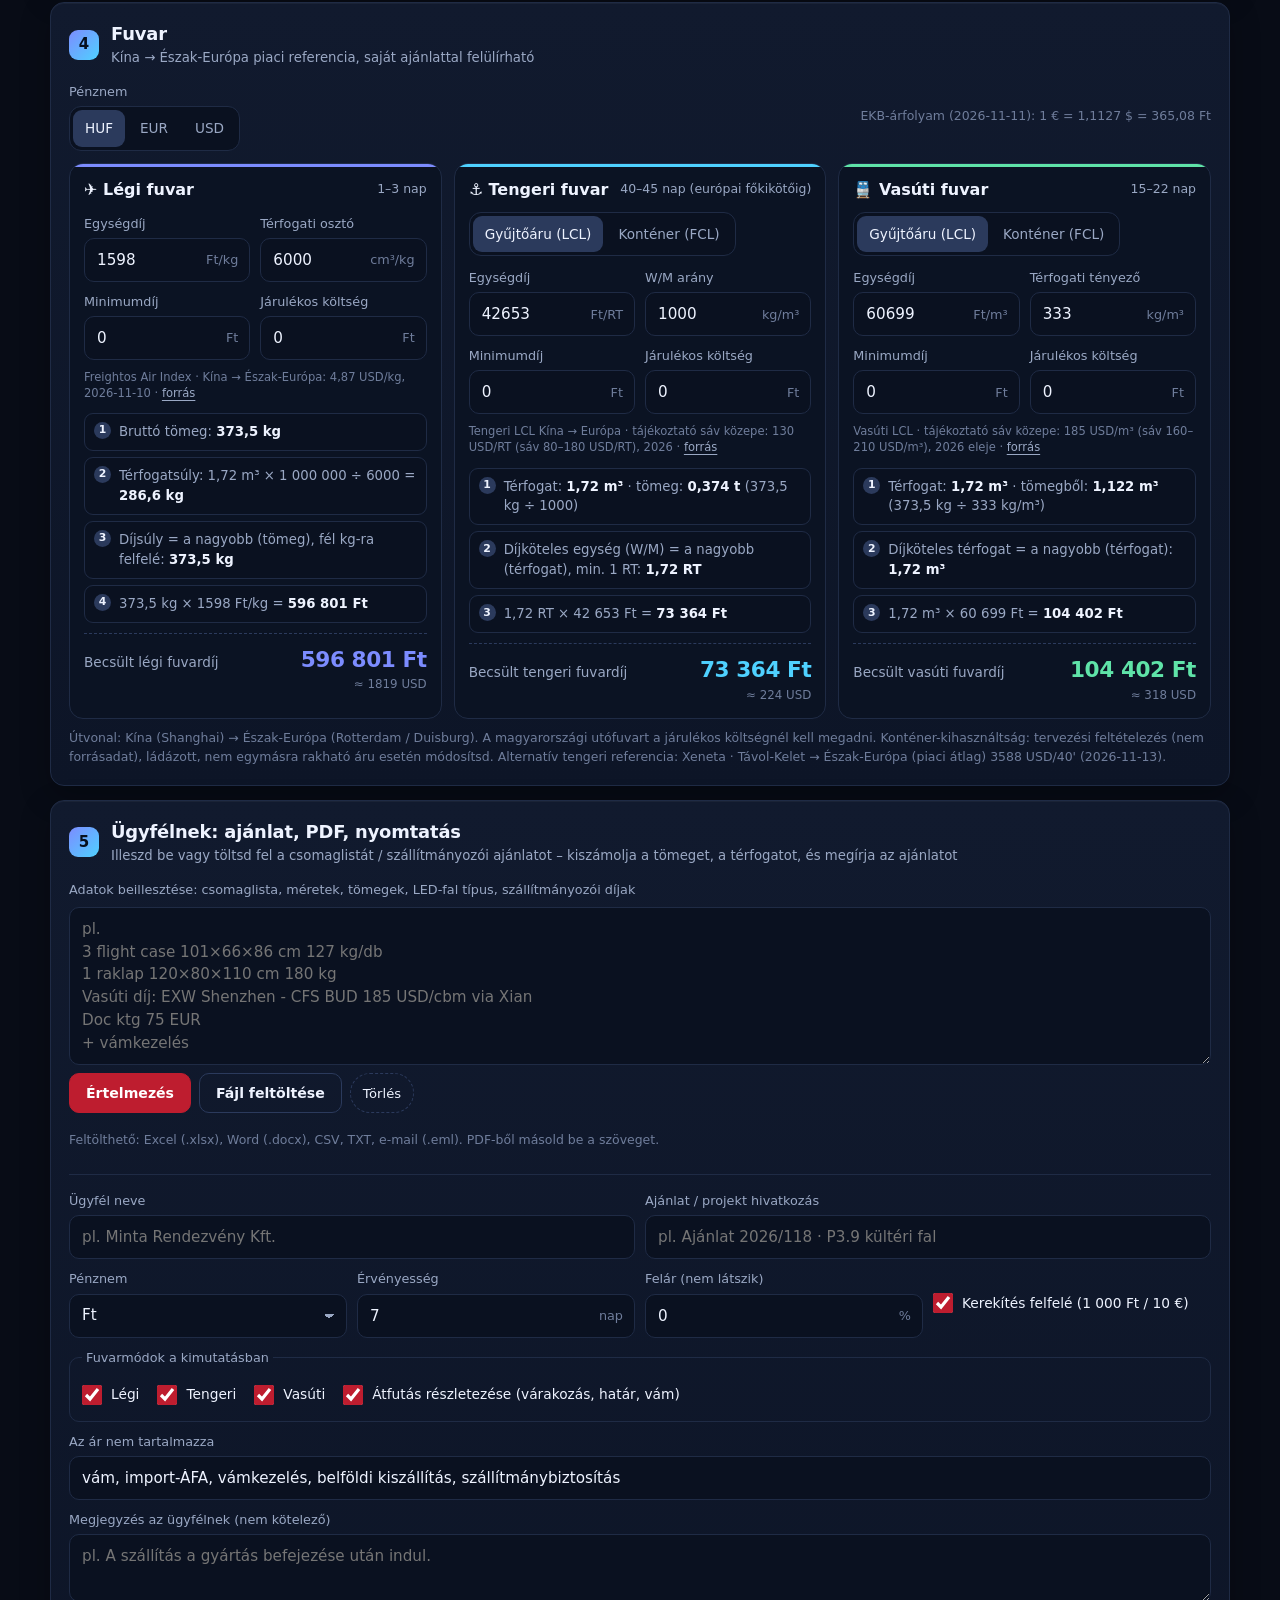
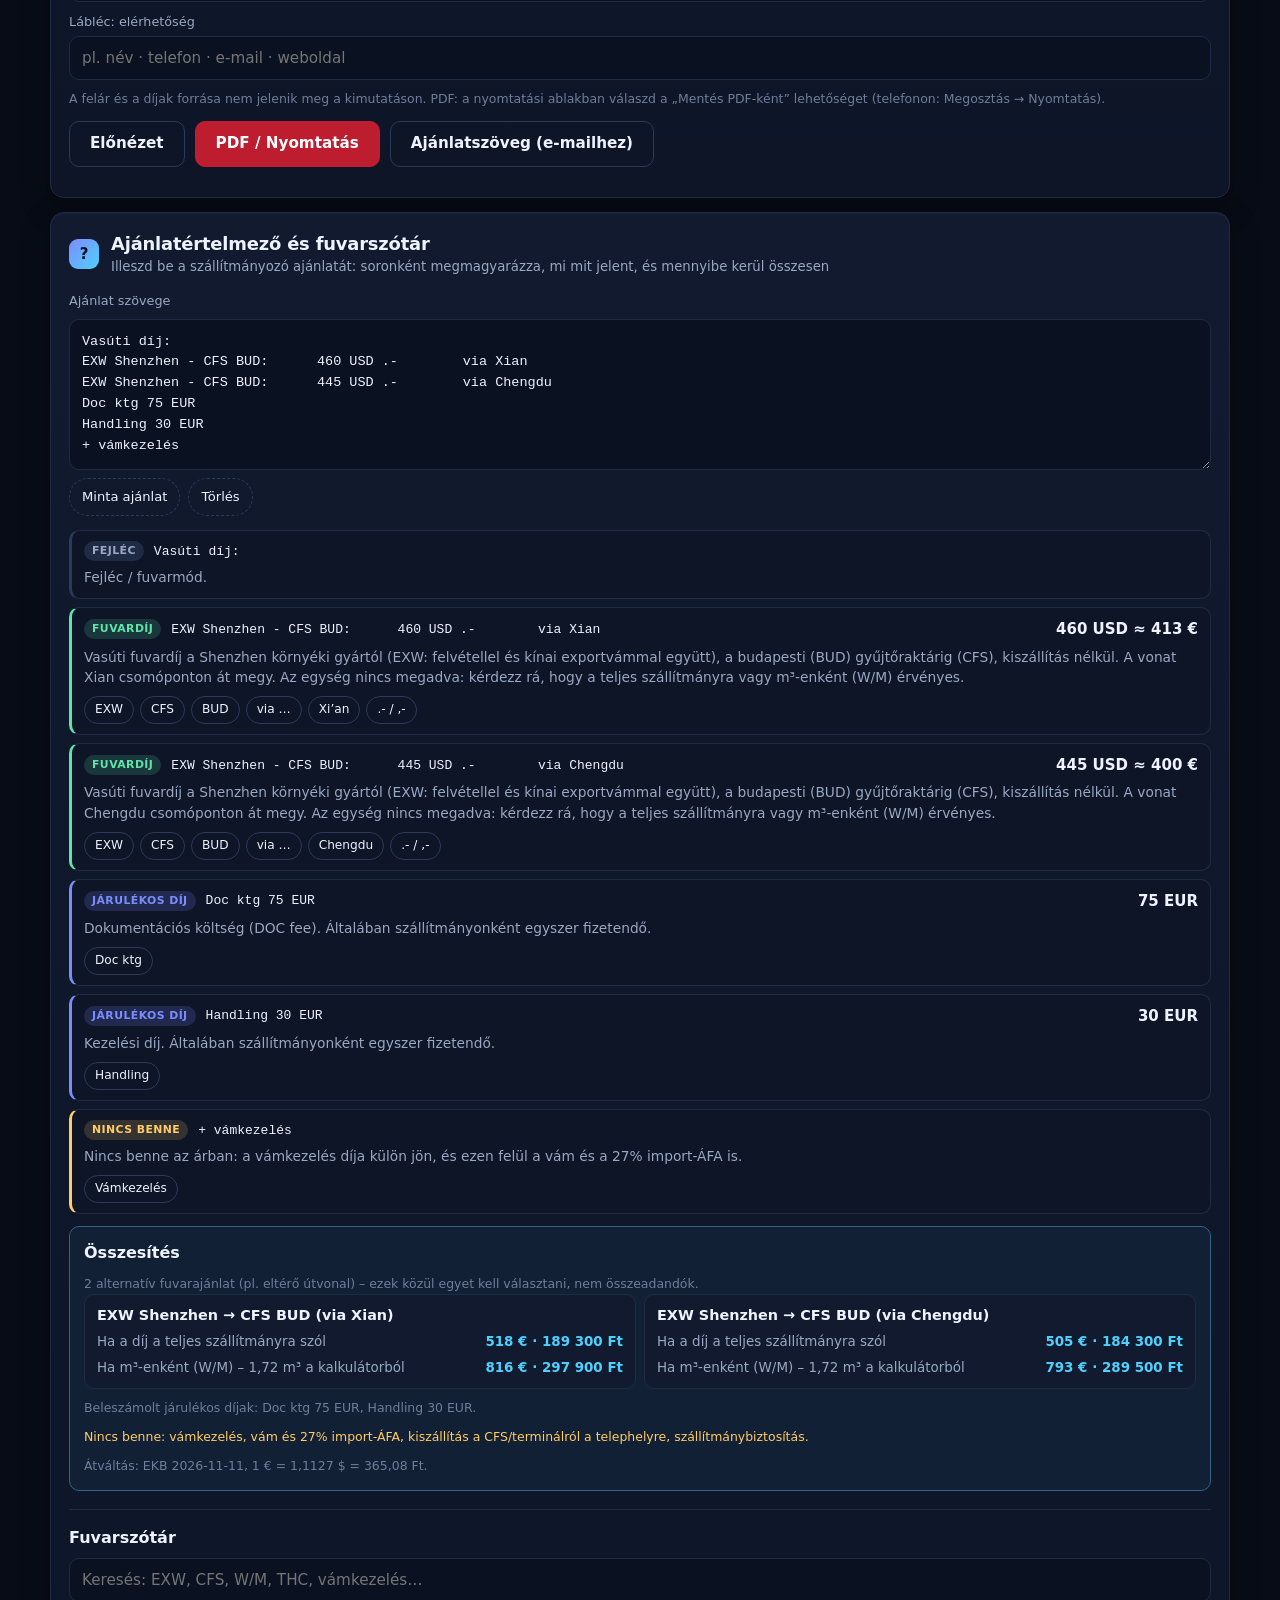
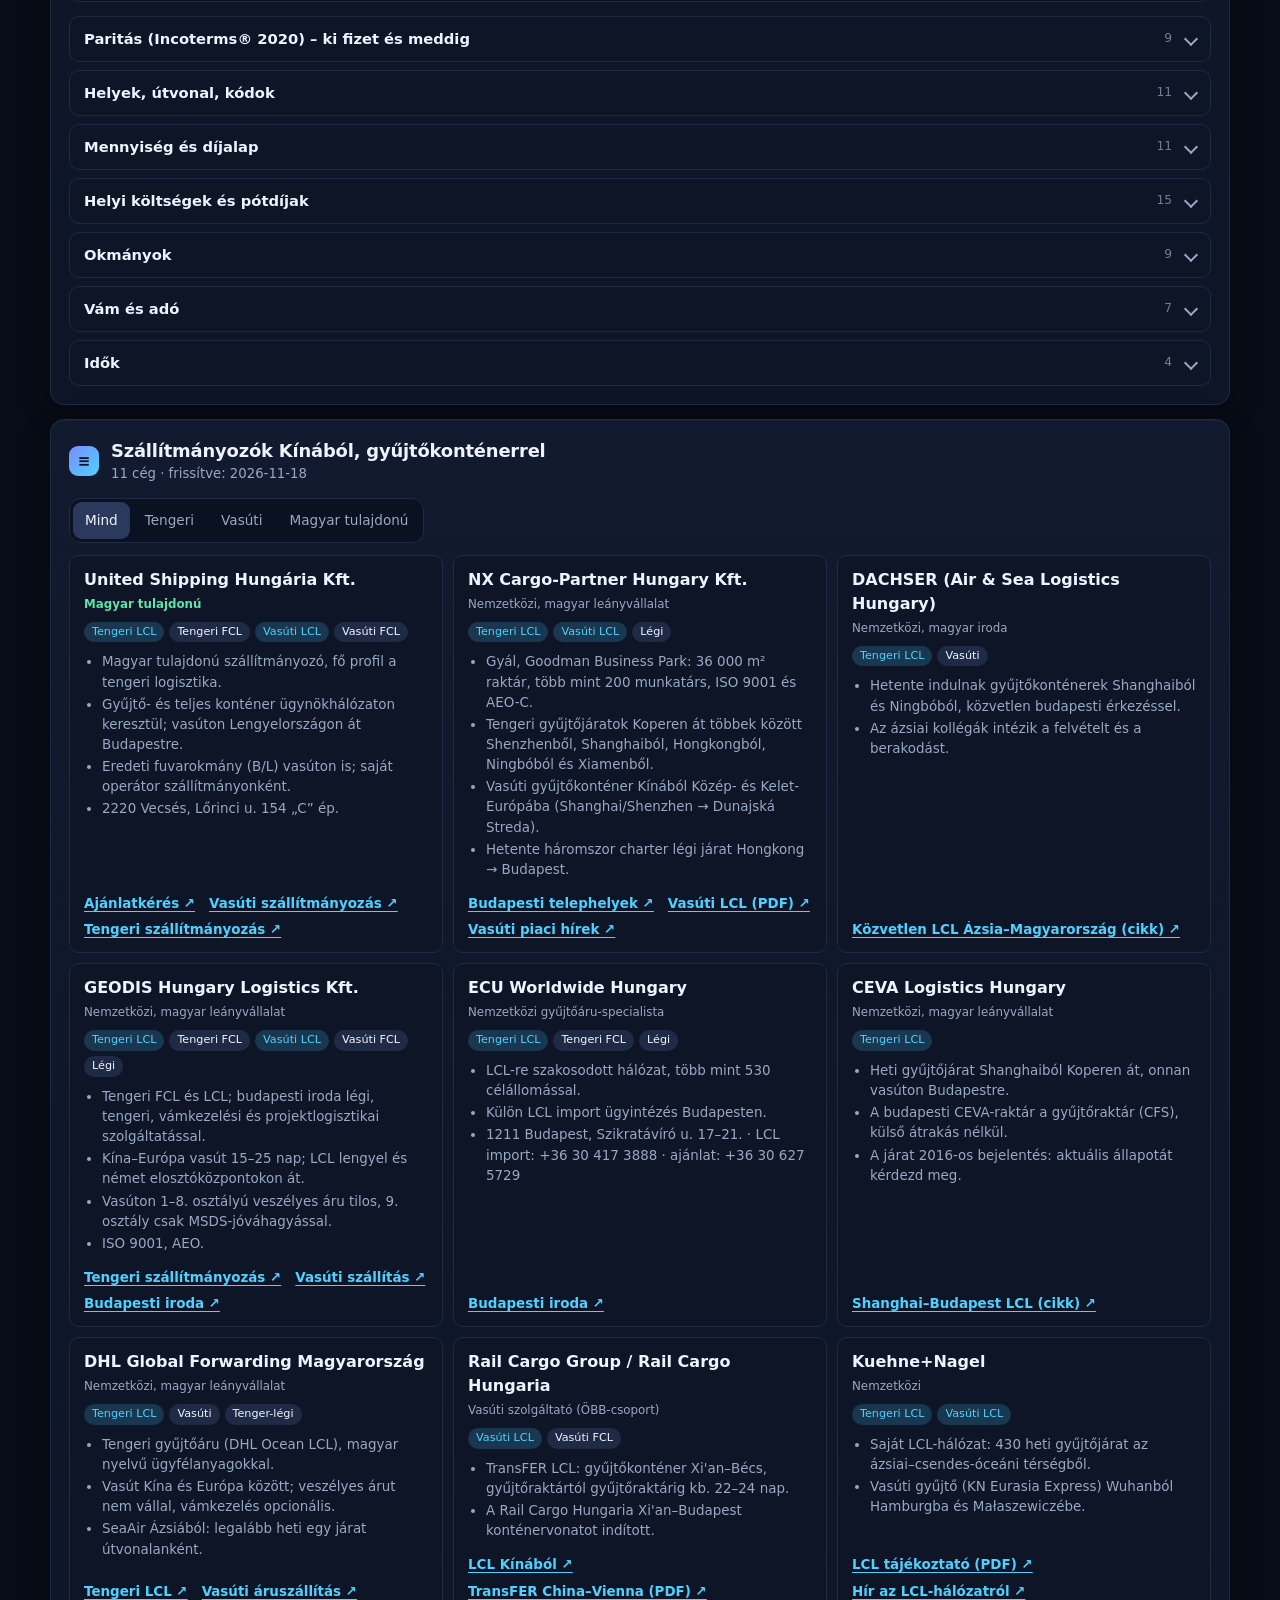
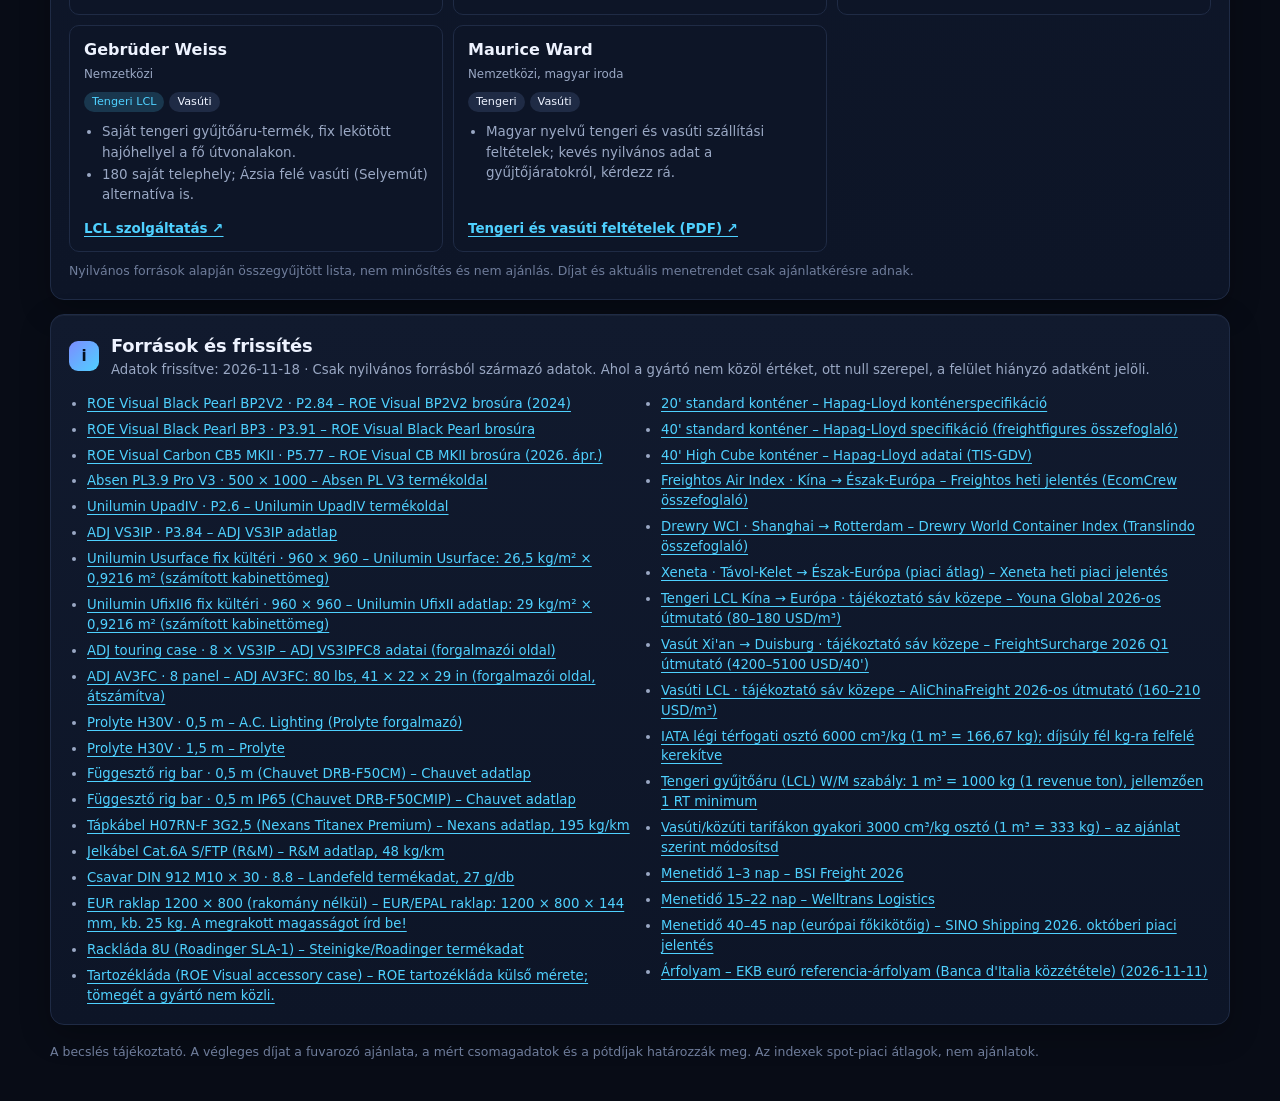
==== commit 656a85c7: "LED-fuvar: adatbeolvasás (szöveg, xlsx, docx), tömeg/térfogat számítás, ajánlatszöveg Co-Authored-By" ====
--- a/led-fuvar/index.html
+++ b/led-fuvar/index.html
@@ -367,6 +367,30 @@
 .fwd li{margin:2px 0}
 .fwd-links{display:flex;flex-wrap:wrap;gap:6px 14px;margin-top:auto;padding-top:4px;font-size:.84rem}
 .fwd-links a{font-weight:600}
+/* Adatbeolvasás */
+.intake{display:grid;gap:8px;margin-bottom:16px;padding-bottom:16px;border-bottom:1px solid var(--line)}
+#inText,.doctext{width:100%;min-height:130px;padding:12px;border-radius:var(--rs);border:1px solid var(--line);background:#0a1120;color:var(--text);font:13.5px/1.55 ui-monospace,SFMono-Regular,Menlo,Consolas,monospace;resize:vertical}
+.doctext{font:14px/1.55 "Inter",system-ui,sans-serif;min-height:260px;margin-top:10px}
+#inText:focus,.doctext:focus{outline:none;border-color:var(--accent);box-shadow:0 0 0 3px rgba(79,209,255,.18)}
+.btn.sm{min-height:40px;padding:0 16px;font-size:.88rem}
+.filebtn{display:inline-flex;align-items:center;cursor:pointer;position:relative;overflow:hidden}
+.filebtn input{position:absolute;inset:0;opacity:0;cursor:pointer}
+.in-h{margin:10px 0 4px;font-size:.92rem}
+.in-tbl{width:100%;border-collapse:collapse;font-size:.84rem}
+.in-tbl th{text-align:left;color:var(--muted);font-weight:600;font-size:.76rem;padding:6px;border-bottom:1px solid var(--line)}
+.in-tbl td{padding:6px;border-bottom:1px solid var(--line);vertical-align:middle}
+.in-tbl td.l{color:var(--muted);font-size:.78rem;max-width:280px;overflow-wrap:anywhere}
+.in-tbl select,.in-q select{height:34px;font-size:.8rem;padding:0 28px 0 8px;width:auto}
+.in-sum{margin-top:8px}
+.in-cab{display:flex;flex-wrap:wrap;align-items:center;justify-content:space-between;gap:8px;padding:8px 10px;border:1px solid var(--line);border-radius:var(--rs);background:var(--card2);font-size:.88rem}
+.in-q{list-style:none;margin:0;padding:0;display:grid;gap:6px}
+.in-q li{display:flex;flex-wrap:wrap;align-items:center;gap:6px 10px;padding:8px 10px;border:1px solid var(--line);border-left:3px solid var(--line2);border-radius:var(--rs);background:var(--card2)}
+.in-q li.q-freight{border-left-color:var(--rail)}.in-q li.q-fee{border-left-color:var(--accent2)}.in-q li.q-excluded{border-left-color:var(--warn)}
+.in-q code{flex:1 1 220px;font:12.5px ui-monospace,Menlo,Consolas,monospace;white-space:pre-wrap;overflow-wrap:anywhere}
+.in-q .tagm{font-size:.75rem;color:var(--muted)}
+.in-q small{flex-basis:100%;font-size:.75rem}
+.warnc{color:var(--warn)}
+@media (max-width:640px){.in-tbl th:nth-child(1),.in-tbl td.l{display:none}}
 @media (prefers-reduced-motion:reduce){html{scroll-behavior:auto}.mode .bar i{transition:none}}
 </style>
 </head>
@@ -498,7 +522,14 @@
   </section>
 
   <section class="card panel" id="s-ugyfel">
-    <div class="card-h"><span class="no">5</span><div><h2>Ügyfélnek: PDF / nyomtatás</h2><p>TZSVTAV-arculatú fuvarköltség-becslés, amit a LED-fal ajánlathoz csatolhatsz</p></div></div>
+    <div class="card-h"><span class="no">5</span><div><h2>Ügyfélnek: ajánlat, PDF, nyomtatás</h2><p>Illeszd be vagy töltsd fel a csomaglistát / szállítmányozói ajánlatot – kiszámolja a tömeget, a térfogatot, és megírja az ajánlatot</p></div></div>
+    <div class="intake">
+      <label class="qlbl" for="inText">Adatok beillesztése: csomaglista, méretek, tömegek, LED-fal típus, szállítmányozói díjak</label>
+      <textarea id="inText" rows="6" spellcheck="false" placeholder="pl.&#10;3 flight case 101×66×86 cm 127 kg/db&#10;1 raklap 120×80×110 cm 180 kg&#10;Vasúti díj: EXW Shenzhen - CFS BUD 185 USD/cbm via Xian&#10;Doc ktg 75 EUR&#10;+ vámkezelés"></textarea>
+      <div class="qbtns"><button type="button" class="btn primary sm" id="inParse">Értelmezés</button><label class="btn ghost sm filebtn">Fájl feltöltése<input type="file" id="inFile" accept=".txt,.csv,.tsv,.eml,.xlsx,.docx,.pdf"></label><button type="button" class="chip" id="inClear">Törlés</button></div>
+      <p class="src" id="inFileMsg">Feltölthető: Excel (.xlsx), Word (.docx), CSV, TXT, e-mail (.eml). PDF-ből másold be a szöveget.</p>
+      <div id="inOut" aria-live="polite"></div>
+    </div>
     <div class="grid g2">
       <label>Ügyfél neve<input id="docClient" type="text" autocomplete="off" placeholder="pl. Minta Rendezvény Kft."></label>
       <label>Ajánlat / projekt hivatkozás<input id="docRef" type="text" autocomplete="off" placeholder="pl. Ajánlat 2026/118 · P3.9 kültéri fal"></label>
@@ -519,7 +550,9 @@
     <label class="full">Megjegyzés az ügyfélnek (nem kötelező)<textarea id="docNote" rows="2" placeholder="pl. A szállítás a gyártás befejezése után indul."></textarea></label>
     <label class="full">Lábléc: elérhetőség<input id="docContact" type="text" autocomplete="off" placeholder="pl. név · telefon · e-mail · weboldal"></label>
     <p class="src">A felár és a díjak forrása nem jelenik meg a kimutatáson. PDF: a nyomtatási ablakban válaszd a „Mentés PDF-ként” lehetőséget (telefonon: Megosztás → Nyomtatás).</p>
-    <div class="docbtns"><button type="button" class="btn ghost" id="docPreview">Előnézet</button><button type="button" class="btn primary" id="docPrint">PDF / Nyomtatás</button></div>
+    <div class="docbtns"><button type="button" class="btn ghost" id="docPreview">Előnézet</button><button type="button" class="btn primary" id="docPrint">PDF / Nyomtatás</button><button type="button" class="btn ghost" id="docText">Ajánlatszöveg (e-mailhez)</button></div>
+    <textarea id="docTextOut" class="doctext" rows="14" hidden spellcheck="true"></textarea>
+    <div class="docbtns"><button type="button" class="chip" id="docCopy" hidden>Másolás</button></div>
   </section>
 
   <section class="card panel" id="s-szotar">
@@ -1392,17 +1425,34 @@
 const docMoney = v => v === null ? '–' : new Intl.NumberFormat('hu-HU', { style: 'currency', currency: DOC.cur, maximumFractionDigits: 0 }).format(v);
 const hdate = d => d.toLocaleDateString('hu-HU', { year: 'numeric', month: 'long', day: 'numeric' });
 
-function buildDoc() {
-  const k = window.__ledfuvar; if (!k) return null;
-  const { res, air, sea, rail, qty } = k;
-  const cab = cabinet();
-  const today = new Date(); const until = new Date(today.getTime() + (Number(DOC.valid) || 0) * 864e5);
+function modeRows(res) {
+  const M = S.money;
   const seaC = D.containers.find(c => c.id === S.seaCont), railC = D.containers.find(c => c.id === S.railCont);
-  const rows = [
+  const air = airFreight(res, { divisor: S.airDiv, step: D.rules.airStep, rate: M.airRate, min: M.airMin, extras: M.airExtra });
+  const sea = S.seaMode === 'lcl' ? { mode: 'lcl', ...seaLcl(res, { wm: S.seaWM, minRT: D.rules.seaMinRT, rate: M.seaLclRate, min: M.seaLclMin, extras: M.seaLclExtra }) }
+    : { mode: 'fcl', ...fcl(res, { container: seaC, fillFactor: (S.seaFill ?? 0) / 100, rate: M.seaFclRate, extras: M.seaFclExtra }) };
+  const rail = S.railMode === 'lcl' ? { mode: 'lcl', ...railLcl(res, { factor: S.railFactor, rate: M.railLclRate, min: M.railLclMin, extras: M.railLclExtra }) }
+    : { mode: 'fcl', ...fcl(res, { container: railC, fillFactor: (S.railFill ?? 0) / 100, rate: M.railFclRate, extras: M.railFclExtra }) };
+  return [
     { key: 'air', name: 'Légi fuvar', t: door().air.total, leg: D.transit.air?.text, basis: air.chg != null ? `díjköteles tömeg ${nf(air.chg, 1)} kg` : '', usd: air.cost },
     { key: 'sea', name: sea.mode === 'lcl' ? 'Tengeri fuvar · gyűjtő (LCL)' : 'Tengeri fuvar · teljes konténer', t: door().sea.total, leg: 'ebből hajóút ' + (door().sea.steps[2]?.[1] || ''), basis: sea.mode === 'lcl' ? (sea.rt != null ? `${nf(sea.rt, 2)} díjköteles egység (W/M)` : '') : (sea.n ? `${sea.n} × ${seaC.name}` : ''), usd: sea.cost },
     { key: 'rail', name: rail.mode === 'lcl' ? 'Vasúti fuvar · gyűjtő (LCL)' : 'Vasúti fuvar · teljes konténer', t: door().rail.total, leg: 'ebből vasút ' + (door().rail.steps[2]?.[1] || ''), basis: rail.mode === 'lcl' ? (rail.chgM3 != null ? `${nf(rail.chgM3, 2)} m³ díjköteles térfogat` : '') : (rail.n ? `${rail.n} × ${railC.name}` : ''), usd: rail.cost },
   ].filter(r => DOC.modes[r.key]).map(r => ({ ...r, price: docPrice(r.usd) }));
+}
+function docContext() {
+  const k = window.__ledfuvar; if (!k) return null;
+  const ic = DOC.useIntake !== false && typeof intakeContext === 'function' ? intakeContext() : null;
+  const cab = cabinet();
+  const wall = S.mode === 'wall' && val(S.wallW) && val(S.wallH) ? ` · ${nf(S.wallW, 2)} × ${nf(S.wallH, 2)} m fal` : '';
+  const calcLed = { label: k.qty != null ? `${k.qty} db kabinet` : '–', sub: `${cab.brand === 'Saját' ? 'egyedi kabinet' : cab.brand + ' ' + cab.name}${wall}` };
+  if (ic) return { ...ic, led: ic.led || calcLed, rows: ic.rows.filter(r => r.key === 'other' || DOC.modes[r.key] !== false) };
+  return { res: k.res, rows: modeRows(k.res), extraExcl: [], led: calcLed };
+}
+
+function buildDoc() {
+  const ctx = docContext(); if (!ctx) return null;
+  const { res, rows } = ctx;
+  const today = new Date(); const until = new Date(today.getTime() + (Number(DOC.valid) || 0) * 864e5);
   const known = rows.filter(r => r.price !== null);
   const best = known.length > 1 ? Math.min(...known.map(r => r.price)) : null;
 
@@ -1425,10 +1475,9 @@
 
   // Szállítmány
   d.append(el('h2', '', 'A szállítmány'));
-  const wall = S.mode === 'wall' && val(S.wallW) && val(S.wallH) ? ` · ${nf(S.wallW, 2)} × ${nf(S.wallH, 2)} m fal` : '';
   const grid = el('div', 'doc-grid');
   const cell = (t, v, s) => { const c = el('div'); c.append(el('span', '', t), el('b', '', v)); if (s) c.append(el('small', '', s)); grid.append(c); };
-  cell('LED-fal', qty != null ? `${qty} db kabinet` : '–', `${cab.brand === 'Saját' ? 'egyedi kabinet' : cab.brand + ' ' + cab.name}${wall}`);
+  cell('LED-fal', ctx.led.label, ctx.led.sub);
   cell('Bruttó tömeg', res.gross != null ? `${nf(Math.ceil(res.gross), 0)} kg` : '–', 'csomagolással együtt');
   cell('Térfogat', res.volume != null ? `${nf(res.volume, 2)} m³` : '–', 'csomagok külső mérete');
   cell('Csomagok', res.count != null ? `${res.count} db` : '–', res.caseCount != null ? `ebből ${res.caseCount} LED-láda` : '');
@@ -1454,8 +1503,9 @@
   if (DOC.detail && rows.some(r => r.key !== 'air' || rows.length === 1)) {
     d.append(el('h2', '', 'Átfutási idő részletezése'));
     const wrap = el('div', 'doc-steps');
+    const seen = new Set();
     for (const r of rows) {
-      const m = dt[r.key]; if (!m) continue;
+      const m = dt[r.key]; if (!m || seen.has(r.key)) continue; seen.add(r.key);
       const box = el('div', 'doc-step');
       const h = el('div', 'doc-step-h'); h.append(el('b', '', r.name.split(' · ')[0]), el('span', '', m.total)); box.append(h);
       const ol = el('ol');
@@ -1472,7 +1522,7 @@
   const info = el('div', 'doc-info');
   const ul = el('ul');
   ul.append(el('li', '', 'Útvonal: Kína (gyári felvétel) → Budapest. Az átfutás a kész, csomagolt áru átvételétől számít; a gyártási idő ezen felül értendő. Tipikus sáv, nem garantált határidő.'));
-  if (DOC.excl.trim()) ul.append(el('li', '', `Az ár nem tartalmazza: ${DOC.excl.trim()}.`));
+  const excl = exclList(ctx); if (excl) ul.append(el('li', '', `Az ár nem tartalmazza: ${excl}.`));
   ul.append(el('li', '', 'Az árak nettó árak, a mindenkori ÁFA-t nem tartalmazzák.'));
   if (DOC.cur !== 'USD') ul.append(el('li', '', `Átváltás: EKB-árfolyam (${D.fx.date}), 1 € = ${nf(D.fx.eurHuf, 2)} Ft. Árfolyamváltozás esetén a díj módosulhat.`));
   if (DOC.note.trim()) ul.append(el('li', 'doc-note', DOC.note.trim()));
@@ -1483,6 +1533,32 @@
   foot.append(el('span', '', DOC.contact.trim() || 'TZSVTAV'), el('span', 'doc-tag', 'LED · PROLIGHT · SOUND'));
   d.append(foot);
   return d;
+}
+
+function exclList(ctx) {
+  const base = DOC.excl.trim(); const extra = (ctx.extraExcl || []).filter(x => x && !base.toLowerCase().includes(x.toLowerCase()));
+  return [...extra, base].filter(Boolean).join(', ');
+}
+function offerText() {
+  const ctx = docContext(); if (!ctx) return '';
+  const today = new Date(); const until = new Date(today.getTime() + (Number(DOC.valid) || 0) * 864e5);
+  const r = ctx.res; const L = [];
+  L.push(`Tárgy: Fuvarköltség-becslés${DOC.ref ? ' – ' + DOC.ref : ''}`, '');
+  L.push(DOC.client ? `Tisztelt ${DOC.client}!` : 'Tisztelt Partnerünk!', '');
+  L.push(`Köszönjük megkeresését. ${DOC.ref ? 'A(z) ' + DOC.ref + ' szállítására' : 'A szállításra'} az alábbi becsült fuvarköltséget adjuk (nettó, ÁFA nélkül):`, '');
+  const known = ctx.rows.filter(x => x.price != null); const best = known.length > 1 ? Math.min(...known.map(x => x.price)) : null;
+  for (const x of ctx.rows) L.push(`– ${x.name}: ${x.price == null ? 'egyedi ajánlat alapján' : docMoney(x.price)} · átfutás háztól házig: ${x.t}${x.price != null && x.price === best ? ' (legkedvezőbb)' : ''}`);
+  L.push('');
+  const sh = [r.gross != null ? `${nf(Math.ceil(r.gross), 0)} kg bruttó` : null, r.volume != null ? `${nf(r.volume, 2)} m³` : null, r.count != null ? `${r.count} csomag` : null].filter(Boolean).join(', ');
+  const ds = ctx.led.sub && ctx.led.sub !== 'csomaglista alapján' ? ctx.led.sub : '';
+  L.push(`Szállítmány: ${ds ? ds + (sh ? ' – ' : '') : ''}${sh}.`);
+  const excl = exclList(ctx); if (excl) L.push(`Az ár nem tartalmazza: ${excl}.`);
+  L.push('Az átfutási idő a kész, csomagolt áru átvételétől számít, tipikus sáv, nem garantált határidő. A vasúti és tengeri gyűjtőjáratok jellemzően hetente indulnak; határ- vagy kikötői fennakadás esetén 1–2 hét késés előfordulhat.');
+  if (DOC.cur !== 'USD') L.push(`Az ár a(z) ${D.fx.date}-i EKB-árfolyamon (1 € = ${nf(D.fx.eurHuf, 2)} Ft) készült; árfolyamváltozás esetén módosulhat.`);
+  if ((Number(DOC.valid) || 0) > 0) L.push(`Az ajánlat ${hdate(until).replace(/\.$/, '')}-ig érvényes, tájékoztató jellegű becslés; a végleges díjat a fuvarozó visszaigazolása határozza meg.`);
+  if (DOC.note.trim()) L.push(DOC.note.trim());
+  L.push('', 'A részletes kimutatást csatoltan küldjük.', '', 'Üdvözlettel:', DOC.contact.trim() || 'TZSVTAV');
+  return L.join('\n');
 }
 
 function renderDoc() { const host = $('docSheet'); if (!host) return; const d = buildDoc(); host.replaceChildren(...(d ? [d] : [])); }
@@ -1507,9 +1583,324 @@
   $('docClose').addEventListener('click', closeDoc);
   document.addEventListener('keydown', e => { if (e.key === 'Escape' && !$('docWrap').hidden) closeDoc(); });
   let oldTitle = null;
+  $('docText').addEventListener('click', () => { const ta = $('docTextOut'); ta.value = offerText(); ta.hidden = false; $('docCopy').hidden = false; ta.focus(); });
+  $('docCopy').addEventListener('click', async () => { const ta = $('docTextOut'); try { await navigator.clipboard.writeText(ta.value); $('docCopy').textContent = 'Kimásolva ✓'; } catch (e) { ta.select(); document.execCommand?.('copy'); $('docCopy').textContent = 'Kijelölve – másold ki'; } setTimeout(() => { $('docCopy').textContent = 'Másolás'; }, 2000); });
   window.addEventListener('beforeprint', () => { renderDoc(); oldTitle = document.title; document.title = ['Fuvarköltség-becslés', DOC.client, DOC.ref].filter(Boolean).join(' – ').replace(/[\\/:*?"<>|]/g, '-'); });
   window.addEventListener('afterprint', () => { if (oldTitle) document.title = oldTitle; });
-  window.__doc = { build: buildDoc, state: () => DOC, price: docPrice };
+  window.__doc = { build: buildDoc, state: () => DOC, price: docPrice, text: offerText, ctx: docContext };
+})();
+
+// Beillesztett / feltöltött adatok értelmezése: csomaglista, LED-kabinet, szállítmányozói ajánlat
+const IN_STORE = STORE + '.intake';
+let INTAKE = (() => { try { return JSON.parse(localStorage.getItem(IN_STORE) || 'null') || { text: '', man: {}, units: {}, basis: {} }; } catch (e) { return { text: '', man: {}, units: {}, basis: {} }; } })();
+INTAKE.man ||= {}; INTAKE.units ||= {}; INTAKE.basis ||= {};
+const inSave = () => { try { localStorage.setItem(IN_STORE, JSON.stringify({ text: INTAKE.text, man: INTAKE.man, units: INTAKE.units, basis: INTAKE.basis })); } catch (e) { /* */ } };
+
+// ---- Fájlok: txt/csv/eml, xlsx, docx (ZIP + XML, külső könyvtár nélkül) ----
+async function unzip(buf, want) {
+  const dv = new DataView(buf); const out = {};
+  let e = buf.byteLength - 22; while (e >= 0 && dv.getUint32(e, true) !== 0x06054b50) e--;
+  if (e < 0) throw new Error('nem ZIP');
+  let p = dv.getUint32(e + 16, true); const n = dv.getUint16(e + 10, true);
+  const dec = new TextDecoder();
+  for (let i = 0; i < n; i++) {
+    if (dv.getUint32(p, true) !== 0x02014b50) break;
+    const method = dv.getUint16(p + 10, true), csize = dv.getUint32(p + 20, true);
+    const nl = dv.getUint16(p + 28, true), xl = dv.getUint16(p + 30, true), cl = dv.getUint16(p + 32, true), lo = dv.getUint32(p + 42, true);
+    const name = dec.decode(new Uint8Array(buf, p + 46, nl));
+    if (want(name)) {
+      const ds = lo + 30 + dv.getUint16(lo + 26, true) + dv.getUint16(lo + 28, true);
+      const raw = new Uint8Array(buf, ds, csize);
+      out[name] = method === 0 ? dec.decode(raw) : await new Response(new Blob([raw]).stream().pipeThrough(new DecompressionStream('deflate-raw'))).text();
+    }
+    p += 46 + nl + xl + cl;
+  }
+  return out;
+}
+const xml = s => new DOMParser().parseFromString(s, 'application/xml');
+const colIdx = r => { let n = 0; for (const ch of r.replace(/\d+/g, '')) n = n * 26 + ch.charCodeAt(0) - 64; return n - 1; };
+async function xlsxText(buf) {
+  const f = await unzip(buf, n => n === 'xl/sharedStrings.xml' || /^xl\/worksheets\/sheet\d+\.xml$/.test(n));
+  const ss = f['xl/sharedStrings.xml'] ? [...xml(f['xl/sharedStrings.xml']).getElementsByTagName('si')].map(si => [...si.getElementsByTagName('t')].map(t => t.textContent).join('')) : [];
+  const sheets = Object.keys(f).filter(k => k.includes('worksheets')).sort();
+  const lines = [];
+  for (const sh of sheets) {
+    for (const row of xml(f[sh]).getElementsByTagName('row')) {
+      const cells = [];
+      for (const c of row.getElementsByTagName('c')) {
+        const t = c.getAttribute('t'); const v = c.getElementsByTagName('v')[0]?.textContent ?? '';
+        const txt = t === 's' ? (ss[+v] ?? '') : t === 'inlineStr' ? [...c.getElementsByTagName('t')].map(x => x.textContent).join('') : v;
+        cells[colIdx(c.getAttribute('r') || 'A')] = txt;
+      }
+      if (cells.some(x => x)) lines.push(Array.from(cells, x => x ?? '').join('\t'));
+    }
+  }
+  return lines.join('\n');
+}
+async function docxText(buf) {
+  const f = await unzip(buf, n => n === 'word/document.xml'); const doc = xml(f['word/document.xml'] || '<a/>');
+  const lines = [];
+  for (const p of doc.getElementsByTagName('w:p')) {
+    if (p.parentNode?.nodeName === 'w:tc') continue;
+    lines.push([...p.getElementsByTagName('w:t')].map(t => t.textContent).join(''));
+  }
+  for (const tr of doc.getElementsByTagName('w:tr')) lines.push([...tr.getElementsByTagName('w:tc')].map(tc => [...tc.getElementsByTagName('w:t')].map(t => t.textContent).join('')).join('\t'));
+  return lines.filter(Boolean).join('\n');
+}
+async function readFile(file) {
+  const name = file.name.toLowerCase();
+  if (name.endsWith('.xlsx')) return xlsxText(await file.arrayBuffer());
+  if (name.endsWith('.docx')) return docxText(await file.arrayBuffer());
+  if (name.endsWith('.pdf') || name.endsWith('.xls') || name.endsWith('.doc')) throw new Error('Ezt a formátumot a böngésző nem tudja olvasni. Nyisd meg a fájlt, jelöld ki a szöveget, és illeszd be a mezőbe (vagy mentsd .xlsx / .docx formátumban).');
+  return file.text();
+}
+
+// ---- Értelmezés ----
+const num = s => parseNum(String(s));
+const DIM3 = /(\d+(?:[.,]\d+)?)\s*[x×X*]\s*(\d+(?:[.,]\d+)?)\s*[x×X*]\s*(\d+(?:[.,]\d+)?)\s*(mm|cm|m)?\b/;
+const KG = /(\d[\d\s]*(?:[.,]\d+)?)\s*(?:kgs?|kg\.)(?![a-z])/gi;
+const CBM = /(\d+(?:[.,]\d+)?)\s*(?:cbm|m3|m³)(?![a-z])/i;
+const QTY = /(\d+)\s*(?:db|pcs?|ctns?|cartons?|cases?|láda|ládák|ládában|pkgs?|packages?|plts?|pallets?|raklap|raklapok|colli|box(?:es)?|doboz|flight\s*case|rack)\b/i;
+const PER = /(each|@|\/\s*(?:db|pcs?|ctn|láda|raklap)|per\s*(?:pc|piece|ctn|carton|case)|darabonként|egyenként|ládánként)/i;
+const TOT = /(total|összesen|össz\.|totál|grand|summary|sum\b)/i;
+const toM = (a, u) => { const mx = Math.max(...a); const unit = u || (mx <= 3.5 ? 'm' : mx > 400 ? 'mm' : 'cm'); const f = unit === 'm' ? 1 : unit === 'cm' ? 0.01 : 0.001; return a.map(x => x * f); };
+const CAB_STOP = /^(black|pearl|carbon|pro|fix|kültéri|beltéri|saját|led|kabinet|vagy|modul|touring|mkii)$/i;
+const cabTokens = c => c.name.split(/[\s·×,]+/).filter(w => w.length >= 3 && !CAB_STOP.test(w) && !/^\d+$/.test(w) && !/^P\d/i.test(w));
+const esc = s => s.replace(/[.*+?^${}()|[\]\\]/g, '\\$&');
+
+function findCabinet(line) {
+  let best = null, score = 0;
+  for (const c of D.cabinets) {
+    if (c.id === 'custom') continue;
+    const s = cabTokens(c).filter(t => new RegExp('(^|[^a-z0-9])' + esc(t) + '($|[^a-z0-9])', 'i').test(line)).length;
+    if (s > score) { score = s; best = c; }
+  }
+  return best;
+}
+
+function parseTable(lines) {
+  // fejlécsor keresése (tabulátor vagy pontosvessző)
+  const split = l => l.split(/\t|;/).map(s => s.trim());
+  for (let h = 0; h < Math.min(lines.length, 15); h++) {
+    const hc = split(lines[h]).map(s => s.toLowerCase()); if (hc.length < 3) continue;
+    const find = re => hc.findIndex(c => re.test(c));
+    const iQ = hc.findIndex(c => /^(qty|quantity|db|darab|pcs|ctns|cartons?|pkgs?|packages?|mennyiség|colli|láda)/.test(c) && !/(no\.?(\s|$)|#|szám)/.test(c));
+    const iL = find(/^(l|length|hossz)\b/), iW = find(/^(w|width|szél)/), iH = find(/^(h|height|mag)/);
+    const iD = find(/(dim|méret|size|meas(?!.*cbm))/);
+    const iG = hc.findIndex(c => /(g\.?\s?w|gross|brutt)/.test(c)) >= 0 ? hc.findIndex(c => /(g\.?\s?w|gross|brutt)/.test(c)) : find(/(weight|tömeg|súly|kg)/);
+    const iC = find(/(cbm|m3|m³|volume|térfogat)/);
+    if ([iQ, iL, iD, iG, iC].filter(i => i >= 0).length < 2) continue;
+    const unitH = /\(mm\)|mm/.test(hc.join(' ')) ? 'mm' : /\(cm\)|cm/.test(hc.join(' ')) ? 'cm' : null;
+    const gEach = iG >= 0 && /(each|@|per|\/)/.test(hc[iG]);
+    const rows = [];
+    for (const l of lines.slice(h + 1)) {
+      const c = split(l); if (c.every(x => !x)) continue;
+      const isTot = TOT.test(l);
+      const n = iQ >= 0 ? num(c[iQ]) : null;
+      let dims = null;
+      if (iL >= 0 && iW >= 0 && iH >= 0) { const a = [num(c[iL]), num(c[iW]), num(c[iH])]; if (a.every(x => x > 0)) dims = toM(a, unitH); }
+      else if (iD >= 0) { const m = String(c[iD] || '').match(DIM3); if (m) dims = toM([num(m[1]), num(m[2]), num(m[3])], m[4] || unitH); }
+      const kg = iG >= 0 ? num(c[iG]) : null, cbm = iC >= 0 ? num(c[iC]) : null;
+      if (!(kg > 0) && !(cbm > 0) && !dims) continue;
+      rows.push({ line: l.replace(/\t/g, ' · '), n: n > 0 ? n : 1, dims, kg: kg > 0 ? kg : null, cbm: cbm > 0 ? cbm : null, kgEach: gEach, cbmEach: false, total: isTot });
+    }
+    if (rows.length) return { rows, headerAt: h };
+  }
+  return null;
+}
+
+function parseText(text) {
+  const lines = text.split(/\r?\n/).map(s => s.trim()).filter(Boolean);
+  const out = { pkgs: [], totals: null, cabs: [], quotes: [] };
+  const tab = parseTable(lines);
+  const skip = new Set();
+  if (tab) {
+    for (const r of tab.rows) { if (r.total) out.totals = { gross: r.kg, volume: r.cbm, count: r.n > 1 ? r.n : null, line: r.line }; else out.pkgs.push(r); }
+    lines.slice(tab.headerAt).forEach((_, i) => skip.add(tab.headerAt + i));
+  }
+  lines.forEach((l, i) => {
+    if (skip.has(i)) return;
+    const cab = findCabinet(l);
+    if (cab) {
+      const w = l.match(/(\d+(?:[.,]\d+)?)\s*[x×*]\s*(\d+(?:[.,]\d+)?)\s*m(?![m²2a-z])/i);
+      const q = l.match(/(\d+)\s*(?:db|pcs?|darab|kabinet|cabinet|panel|modul|tile)\b/i) || l.match(/(?:^|\s)[x×]\s*(\d+)\b/i);
+      out.cabs.push({ line: l, cab, qty: q ? +q[1] : null, wall: w && !DIM3.test(l) ? [num(w[1]), num(w[2])] : null });
+      return;
+    }
+    if (/\b(usd|eur|huf|ft)\b|[$€]/i.test(l)) return; // díjsor → ajánlatértelmező
+    const kgs = [...l.matchAll(KG)].map(m => num(m[1])).filter(x => x > 0);
+    const cbmM = l.match(CBM), dimM = l.match(DIM3), qM = l.match(QTY) || l.match(/^\s*(\d+)\s*[x×]\s+(?!\d)/);
+    const kg = kgs.length ? Math.max(...kgs) : null, cbm = cbmM ? num(cbmM[1]) : null;
+    if (TOT.test(l) && (kg || cbm)) { out.totals = { gross: kg, volume: cbm, count: qM ? +qM[1] : null, line: l }; return; }
+    if (!dimM && !cbm && !kg) return;
+    const n = qM ? +qM[1] : 1;
+    const per = PER.test(l);
+    out.pkgs.push({ line: l, n, dims: dimM ? toM([num(dimM[1]), num(dimM[2]), num(dimM[3])], dimM[4]) : null, kg, cbm, kgEach: per || (!!dimM && n > 1 && !/össz|total/i.test(l)), cbmEach: per, total: false });
+  });
+  out.quotes = analyze(text).map((r, i) => ({ ...r, i })).filter(r => r.type === 'freight' || r.type === 'fee' || r.type === 'excluded');
+  return out;
+}
+
+function intakeTotals(p) {
+  let gross = 0, vol = 0, count = 0, gOk = true, vOk = true;
+  p.pkgs.forEach((r, i) => {
+    const each = INTAKE.basis[i] ?? r.kgEach;
+    if (r.kg != null) gross += each ? r.kg * r.n : r.kg; else gOk = false;
+    const v = r.cbm != null ? (r.cbmEach ? r.cbm * r.n : r.cbm) : r.dims ? r.dims[0] * r.dims[1] * r.dims[2] * r.n : null;
+    if (v != null) vol += v; else vOk = false;
+    count += r.n;
+  });
+  const calc = { gross: p.pkgs.length && gOk ? gross : null, volume: p.pkgs.length && vOk ? vol : null, count: p.pkgs.length ? count : null };
+  const t = p.totals || {};
+  const pick = (k) => INTAKE.man[k] != null && INTAKE.man[k] !== '' ? Number(INTAKE.man[k]) : (t[k] ?? calc[k]);
+  return { calc, totals: p.totals, gross: pick('gross'), volume: pick('volume'), count: pick('count') };
+}
+
+const MODE_NAME = { rail: 'Vasúti fuvar', sea: 'Tengeri fuvar', air: 'Légi fuvar', other: 'Fuvar' };
+function modeOf(r) {
+  const t = (r.ctx + ' ' + r.line).toLowerCase();
+  if (/vasút|rail|train|vonat|xi.?an|chengdu|chongqing|malaszewicze/.test(t)) return 'rail';
+  if (/tenger|sea|ocean|hajó|fob|cfr|cif|koper|hamburg|rotterdam|port/.test(t)) return 'sea';
+  if (/légi|air|repül|awb|flight/.test(t)) return 'air';
+  return 'other';
+}
+const toUsd = (v, cur) => cur === 'USD' ? v : cur === 'EUR' ? v * D.fx.eurUsd : (v / D.fx.eurHuf) * D.fx.eurUsd;
+
+// A kimutatás kontextusa beillesztett adatokból (ha van)
+function intakeContext() {
+  if (!INTAKE.parsed) return null;
+  const p = INTAKE.parsed; const T = intakeTotals(p);
+  const hasShip = T.gross != null || T.volume != null;
+  const freight = p.quotes.filter(r => r.type === 'freight' && r.amt);
+  if (!hasShip && !freight.length) return null;
+  const k = window.__ledfuvar;
+  const res = hasShip ? { gross: T.gross, volume: T.volume, count: T.count, caseCount: null, capacityWarning: false } : k.res;
+  let rows;
+  if (freight.length) {
+    const fees = p.quotes.filter(r => r.type === 'fee' && r.amt);
+    rows = freight.map(r => {
+      const key = modeOf(r); const unit = INTAKE.units[r.i] || r.amt.unit || 'm3';
+      const g = res.gross ?? 0, v = res.volume ?? 0;
+      const q = unit === 'm3' ? Math.max(1, key === 'sea' ? Math.max(v, g / 1000) : Math.max(v, g / (S.railFactor || 333)))
+        : unit === 'kg' ? Math.max(g, v * 1e6 / (S.airDiv || 6000)) : 1;
+      const feeUsd = fees.reduce((s, f) => s + toUsd(f.amt.v, f.amt.cur) * (f.amt.unit === 'm3' ? q : 1), 0);
+      const usd = (res.gross == null && res.volume == null && unit !== 'shpt') ? null : toUsd(r.amt.v, r.amt.cur) * q + feeUsd;
+      const basis = unit === 'm3' ? `${nf(q, 2)} m³ díjköteles térfogat (W/M)` : unit === 'kg' ? `díjköteles tömeg ${nf(q, 1)} kg` : unit === 'cntr' ? '1 konténer' : 'teljes szállítmány';
+      const dt = door()[key];
+      return { key, name: MODE_NAME[key] + (/lcl|gyűjt|cfs/i.test(r.line + r.ctx) || unit === 'm3' ? ' · gyűjtő (LCL)' : '') + (r.via ? ` · via ${r.via}` : ''), t: dt?.total || '–', leg: dt && key !== 'air' ? 'ebből ' + (key === 'rail' ? 'vasút ' : 'hajóút ') + (dt.steps[2]?.[1] || '') : '', basis, usd, price: docPrice(usd) };
+    });
+  } else rows = modeRows(res);
+  const ex = p.quotes.filter(r => r.type === 'excluded').map(r => r.line.replace(/^\+\s*/, '').trim());
+  const desc = (INTAKE.man.desc || '').trim();
+  return { res, rows, extraExcl: ex, led: hasShip ? { label: T.count != null ? `${T.count} csomag` : 'Szállítmány', sub: desc || 'csomaglista alapján' } : null };
+}
+
+// ---- Felület ----
+function renderIntake() {
+  const box = $('inOut'); if (!box) return; box.replaceChildren();
+  const p = INTAKE.parsed; if (!p) return;
+  const T = intakeTotals(p);
+  const nothing = !p.pkgs.length && !p.totals && !p.cabs.length && !p.quotes.length;
+  if (nothing) { box.append(el('p', 'src warnc', 'Nem találtam méretet, tömeget, köbmétert, LED-kabinetet vagy fuvardíjat. Ellenőrizd a szöveget (pl. „4 láda 120×80×100 cm 85 kg”).')); return; }
+
+  if (p.pkgs.length || p.totals) {
+    box.append(el('h3', 'in-h', 'Felismert csomagok'));
+    const tb = el('table', 'in-tbl'); const tr0 = el('tr'); ['Sor', 'db', 'Méret', 'Tömeg', 'm³'].forEach(t => tr0.append(el('th', '', t))); const th = el('thead'); th.append(tr0); tb.append(th);
+    const tbody = el('tbody');
+    p.pkgs.forEach((r, i) => {
+      const tr = el('tr');
+      tr.append(el('td', 'l', r.line), el('td', '', String(r.n)), el('td', '', r.dims ? r.dims.map(x => nf(x * 100, 0)).join('×') + ' cm' : '–'));
+      const kt = el('td');
+      if (r.kg != null) {
+        const s = el('select'); s.append(new Option(`${nf(r.kg, 1)} kg / db`, 'e'), new Option(`${nf(r.kg, 1)} kg összesen`, 't'));
+        s.value = (INTAKE.basis[i] ?? r.kgEach) ? 'e' : 't'; s.disabled = r.n <= 1;
+        s.addEventListener('change', () => { INTAKE.basis[i] = s.value === 'e'; inSave(); renderIntake(); renderDocIfOpen(); });
+        kt.append(s);
+      } else kt.append('–');
+      const v = r.cbm != null ? (r.cbmEach ? r.cbm * r.n : r.cbm) : r.dims ? r.dims[0] * r.dims[1] * r.dims[2] * r.n : null;
+      tr.append(kt, el('td', '', v != null ? nf(v, 3) : '–'));
+      tbody.append(tr);
+    });
+    tb.append(tbody); box.append(tb);
+    if (p.totals) box.append(el('p', 'src', `Összesítő sor a szövegben: ${p.totals.line}`));
+  }
+
+  // Végösszegek (szerkeszthető)
+  if (p.pkgs.length || p.totals) {
+    const g = el('div', 'grid g4 in-sum');
+    const fld = (lbl, key, unit, v, step) => {
+      const l = el('label', '', lbl); const u = el('span', 'unit'); const inp = el('input'); inp.type = 'number'; inp.min = '0'; inp.step = step; inp.inputMode = 'decimal';
+      inp.value = v == null ? '' : String(+(+v).toFixed(3)); inp.placeholder = 'Hiányzó adat';
+      inp.addEventListener('input', () => { INTAKE.man[key] = inp.value === '' ? null : inp.value; inSave(); renderDocIfOpen(); });
+      u.append(inp, el('em', '', unit)); l.append(u); g.append(l);
+    };
+    fld('Bruttó tömeg', 'gross', 'kg', T.gross, '0.1'); fld('Térfogat', 'volume', 'm³', T.volume, '0.001'); fld('Csomagok', 'count', 'db', T.count, '1');
+    const dl = el('label', '', 'Leírás a kimutatásra'); const di = el('input'); di.type = 'text'; di.placeholder = 'pl. P3.9 LED-fal, 24 kabinet, 3 flight case'; di.value = INTAKE.man.desc || '';
+    di.addEventListener('input', () => { INTAKE.man.desc = di.value; inSave(); renderDocIfOpen(); }); dl.append(di); g.append(dl);
+    box.append(g);
+    const miss = []; if (T.gross == null) miss.push('tömeg'); if (T.volume == null) miss.push('térfogat');
+    box.append(el('p', 'src' + (miss.length ? ' warnc' : ''), miss.length ? `Hiányzik: ${miss.join(', ')}. Írd be kézzel a fenti mezőbe.` : 'A végösszegeket átírhatod; a kimutatás ezekkel számol.'));
+  }
+
+  if (p.cabs.length) {
+    box.append(el('h3', 'in-h', 'Felismert LED-kabinet'));
+    p.cabs.forEach(c => {
+      const row = el('div', 'in-cab');
+      row.append(el('span', '', `${c.cab.brand} ${c.cab.name}` + (c.wall ? ` · ${nf(c.wall[0], 2)} × ${nf(c.wall[1], 2)} m fal` : c.qty ? ` · ${c.qty} db` : ' · darabszám nélkül')));
+      const b = el('button', 'chip', 'Betöltés a kalkulátorba'); b.type = 'button';
+      b.addEventListener('click', () => {
+        S.cabId = c.cab.id; applyCabinet(true);
+        if (c.wall) { S.mode = 'wall'; S.wallW = c.wall[0]; S.wallH = c.wall[1]; } else if (c.qty) { S.mode = 'qty'; S.qty = c.qty; }
+        syncInputs(); update(); $('s-fal').scrollIntoView({ behavior: 'smooth', block: 'start' });
+      });
+      row.append(b); box.append(row);
+    });
+    box.append(el('p', 'src', 'A láda- és csomagadatokat a kalkulátor 1–3. lépésében ellenőrizd; a kimutatás ezután a kalkulátor adataival is elkészíthető.'));
+  }
+
+  const fr = p.quotes.filter(r => r.type === 'freight');
+  if (fr.length || p.quotes.length) {
+    box.append(el('h3', 'in-h', 'Felismert fuvardíjak (a kimutatás ezekkel számol)'));
+    const ul = el('ul', 'in-q');
+    for (const r of p.quotes) {
+      const li = el('li', 'q-' + r.type); li.append(el('code', '', r.line));
+      if (r.type === 'freight') {
+        const s = el('select'); [['m3', 'm³-enként (W/M)'], ['shpt', 'teljes szállítmányra'], ['kg', 'kg-onként (légi)'], ['cntr', 'konténerenként']].forEach(([v, t]) => s.append(new Option(t, v)));
+        s.value = INTAKE.units[r.i] || r.amt?.unit || 'm3';
+        s.addEventListener('change', () => { INTAKE.units[r.i] = s.value; inSave(); renderDocIfOpen(); });
+        li.append(el('span', 'tagm', MODE_NAME[modeOf(r)]), s);
+        if (!r.amt?.unit) li.append(el('small', 'warnc', 'Az ajánlat nem írja az egységet – ellenőrizd.'));
+      } else li.append(el('span', 'tagm', r.type === 'fee' ? 'járulékos díj · szállítmányonként' : 'nincs benne az árban'));
+      ul.append(li);
+    }
+    box.append(ul);
+  }
+  const use = el('label', 'chk'); const cb = el('input'); cb.type = 'checkbox'; cb.checked = DOC.useIntake !== false;
+  cb.addEventListener('change', () => { DOC.useIntake = cb.checked; docSave(); renderDocIfOpen(); });
+  use.append(cb, ' A kimutatás és az ajánlatszöveg a beillesztett adatokból készüljön'); box.append(use);
+}
+function renderDocIfOpen() { if ($('docWrap') && !$('docWrap').hidden) renderDoc(); }
+
+async function doParse() {
+  INTAKE.text = $('inText').value; INTAKE.man = {}; INTAKE.units = {}; INTAKE.basis = {};
+  INTAKE.parsed = INTAKE.text.trim() ? parseText(INTAKE.text) : null; DOC.useIntake = true; docSave(); inSave(); renderIntake();
+}
+(function initIntake() {
+  const t = $('inText'); if (!t) return;
+  t.value = INTAKE.text || '';
+  if (INTAKE.text) { const keep = { man: INTAKE.man, units: INTAKE.units, basis: INTAKE.basis }; INTAKE.parsed = parseText(INTAKE.text); Object.assign(INTAKE, keep); }
+  const DEFMSG = $('inFileMsg').textContent;
+  $('inParse').addEventListener('click', () => { $('inFileMsg').textContent = DEFMSG; $('inFileMsg').className = 'src'; doParse(); });
+  $('inClear').addEventListener('click', () => { t.value = ''; doParse(); });
+  $('inFile').addEventListener('change', async e => {
+    const f = e.target.files?.[0]; if (!f) return;
+    const msg = $('inFileMsg'); msg.textContent = 'Beolvasás…'; msg.className = 'src';
+    try { t.value = await readFile(f); msg.textContent = `Beolvasva: ${f.name}`; await doParse(); }
+    catch (err) { msg.textContent = err.message || 'A fájlt nem sikerült beolvasni.'; msg.className = 'src warnc'; }
+    e.target.value = '';
+  });
+  renderIntake();
+  window.__intake = { parseText, ctx: intakeContext, totals: () => INTAKE.parsed && intakeTotals(INTAKE.parsed), xlsxText, docxText };
 })();
 </script>
 </body>
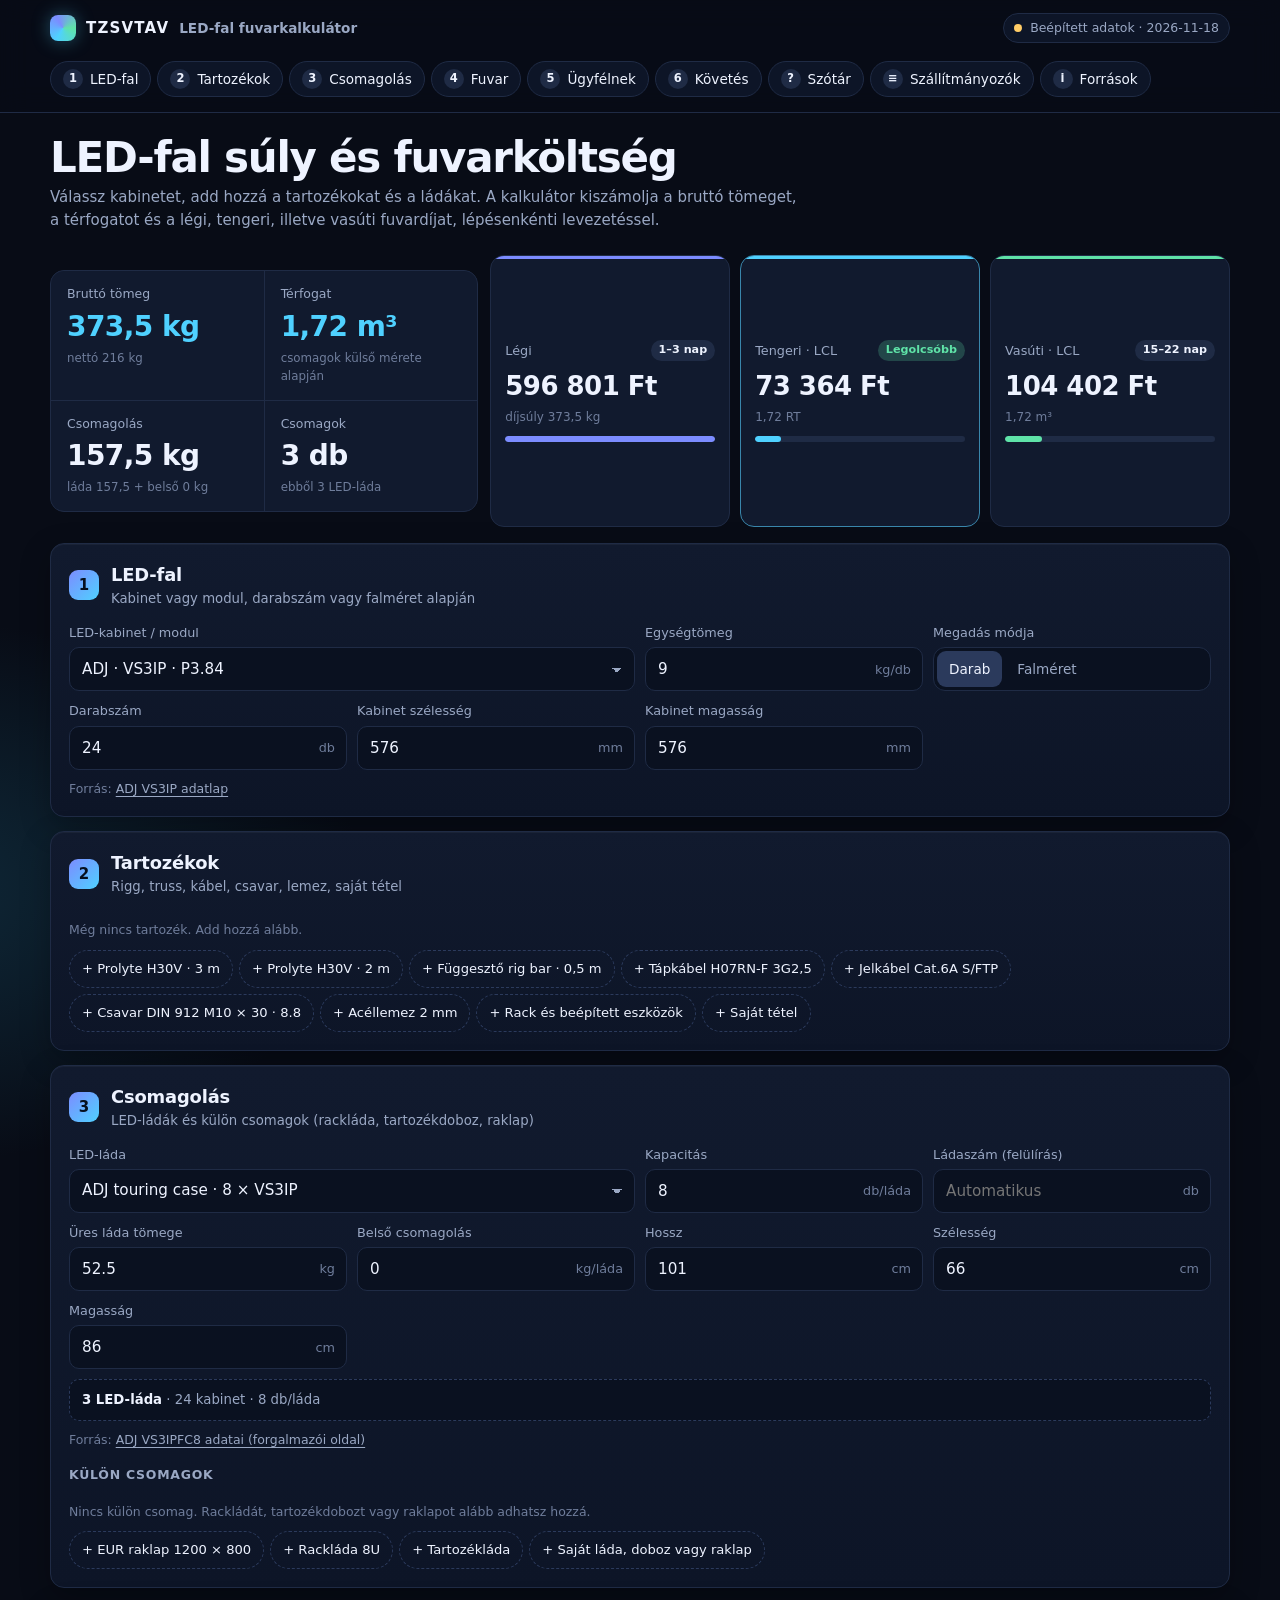
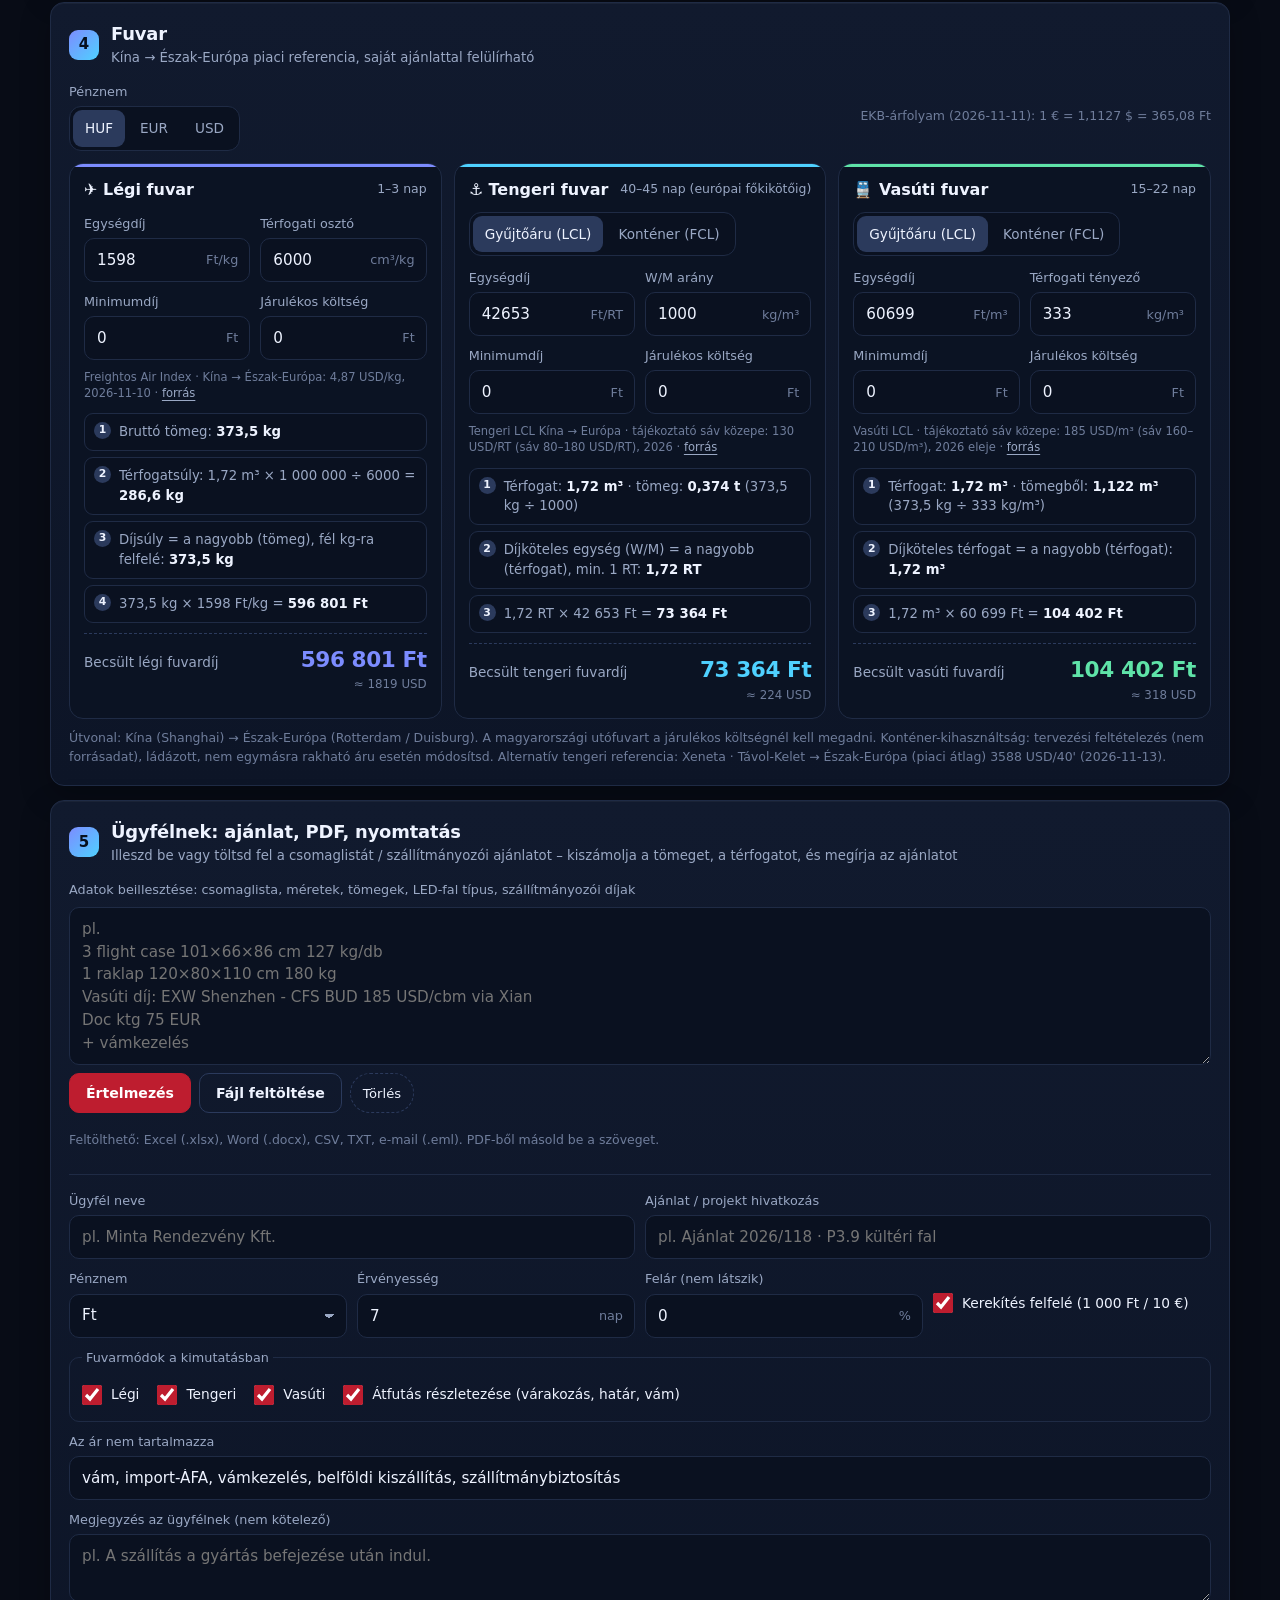
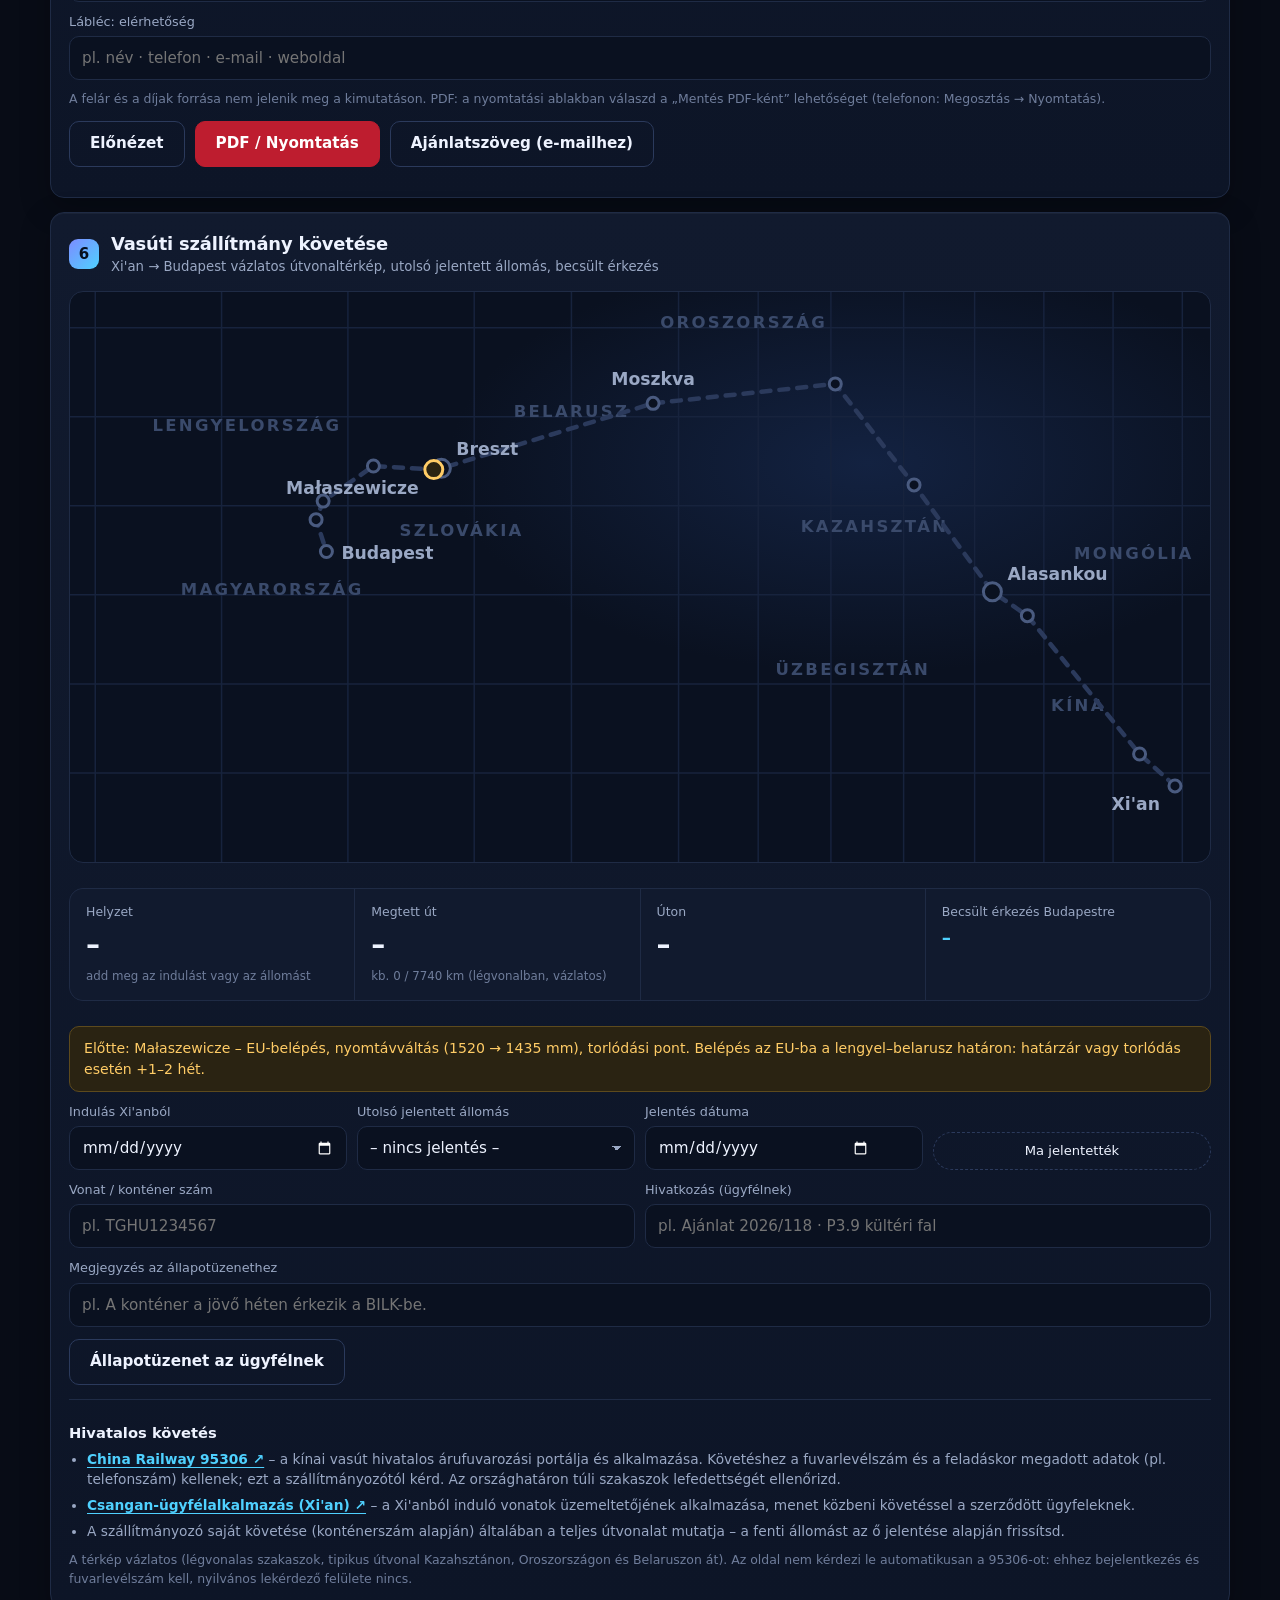
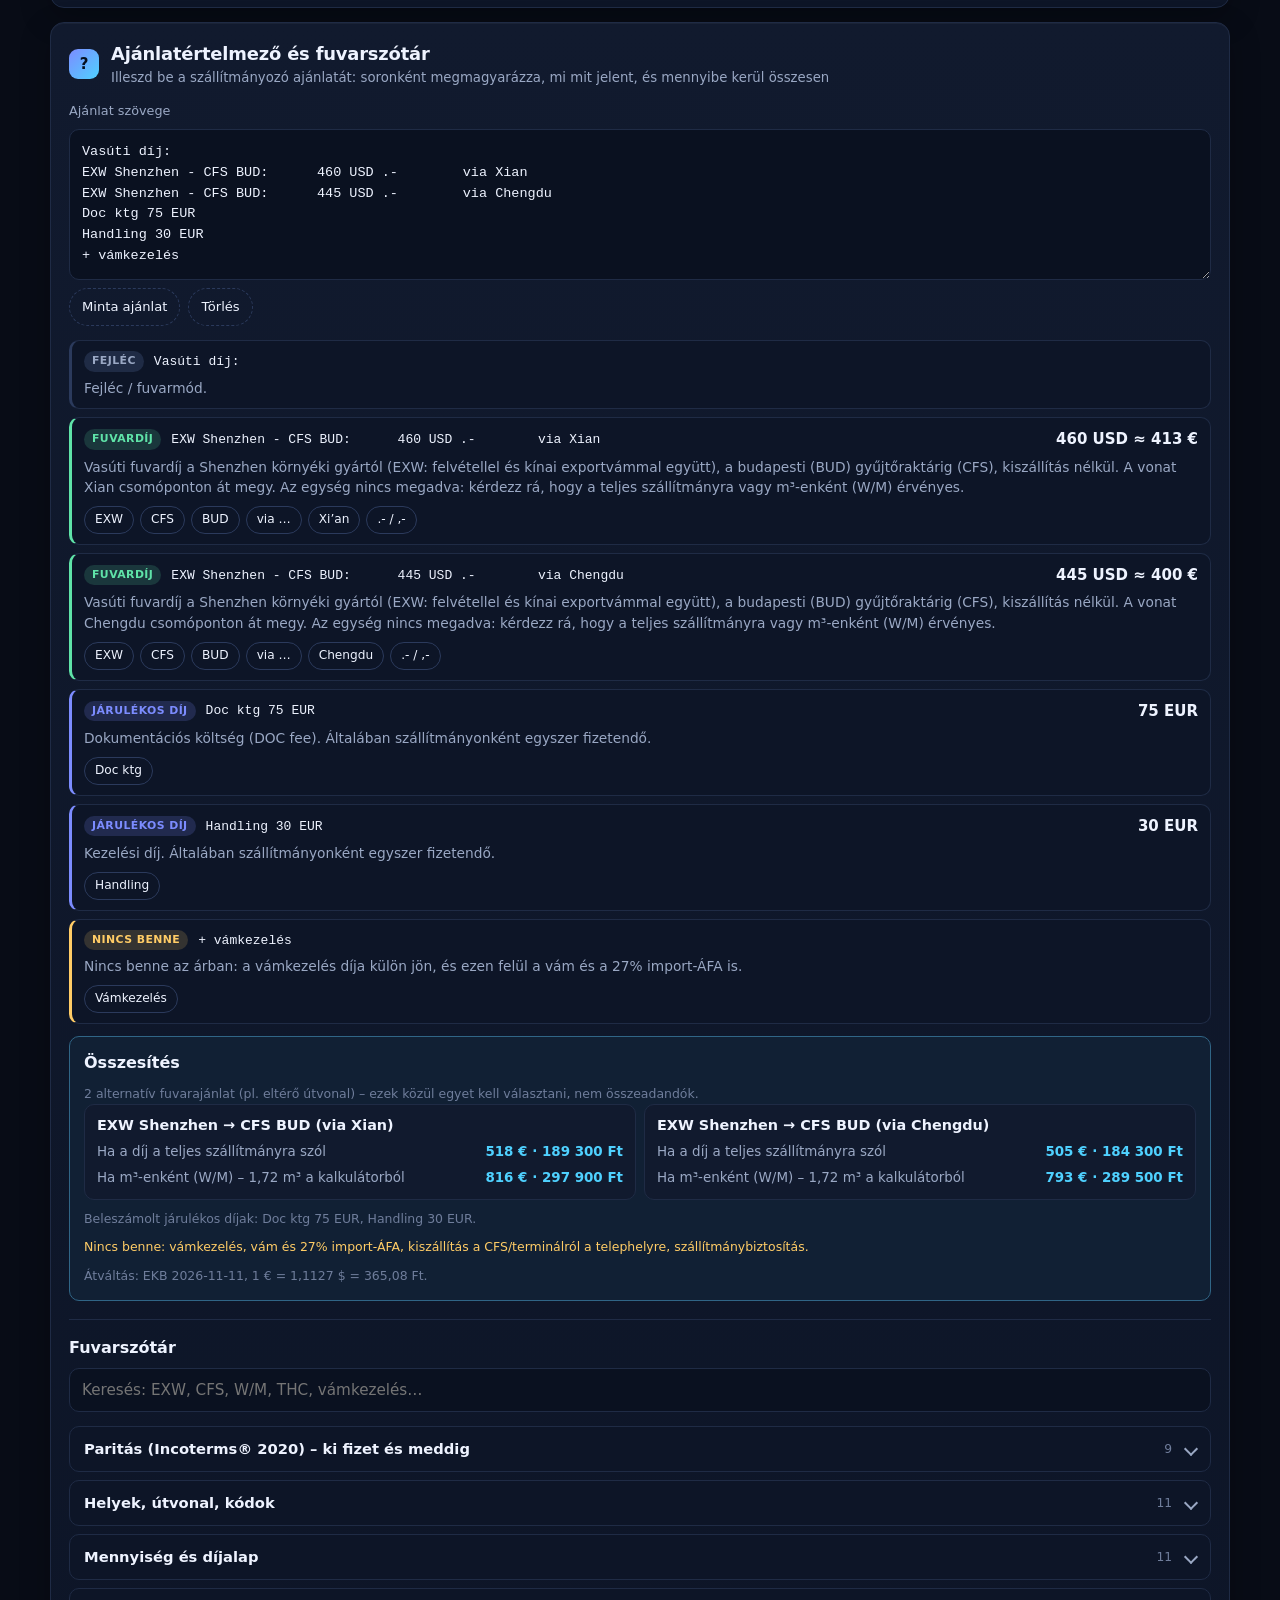
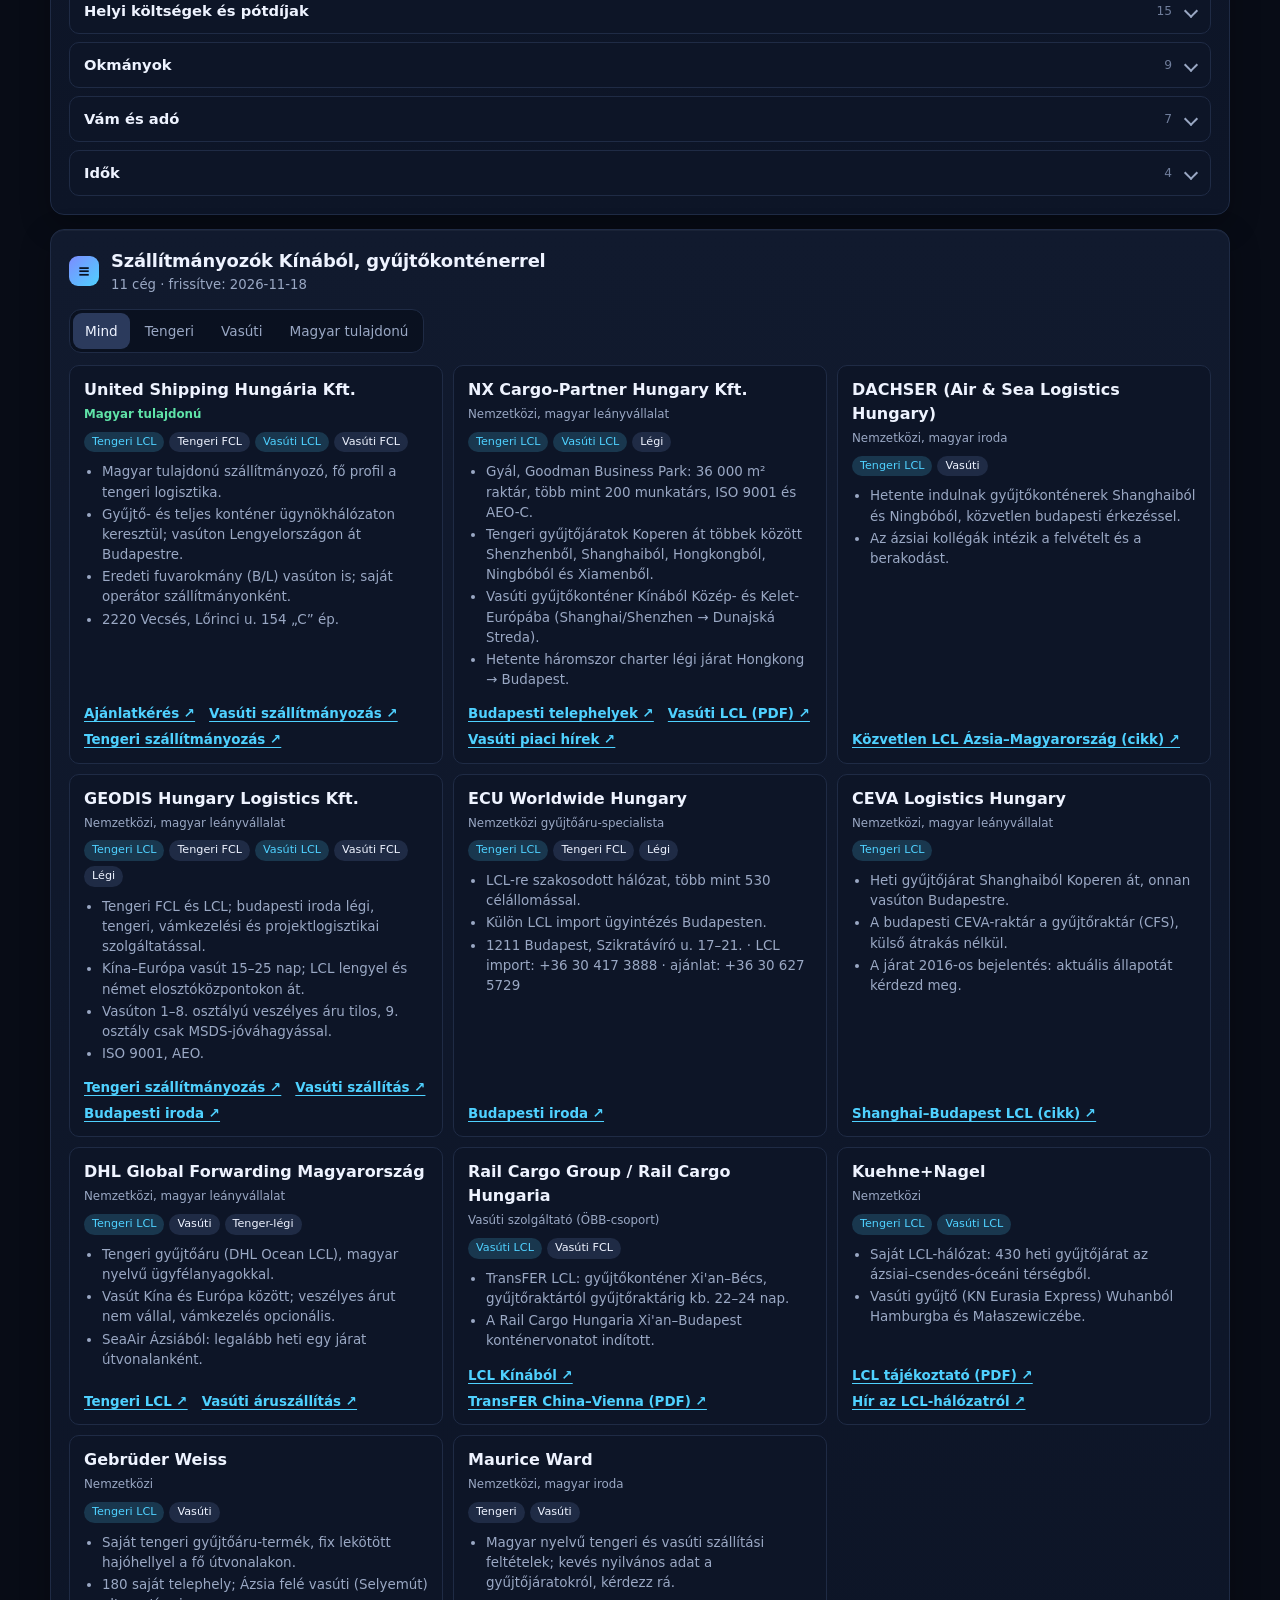
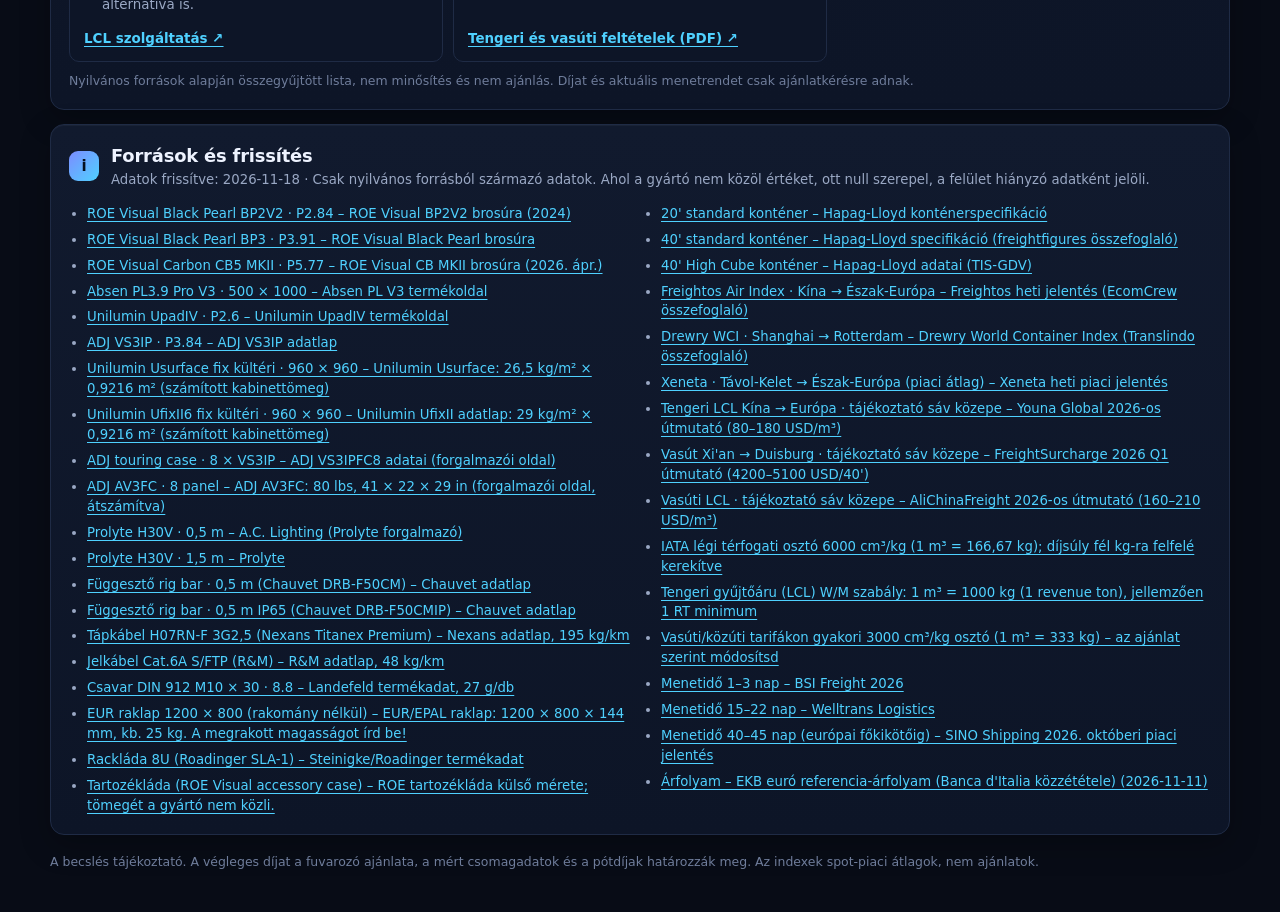
==== commit dbcfe6b5: "LED-fuvar: vasúti követés vázlatos térképpel, becsült érkezés, állapotüzenet Co-Authored-By: Claude " ====
--- a/led-fuvar/index.html
+++ b/led-fuvar/index.html
@@ -391,6 +391,33 @@
 .in-q small{flex-basis:100%;font-size:.75rem}
 .warnc{color:var(--warn)}
 @media (max-width:640px){.in-tbl th:nth-child(1),.in-tbl td.l{display:none}}
+/* Követés */
+.tr-wrap{display:grid;gap:10px}
+.tr-mapbox{border:1px solid var(--line);border-radius:var(--r);background:radial-gradient(600px 300px at 70% 30%,#132241 0,transparent 70%),#0a1120;overflow:hidden}
+.tr-map{display:block;width:100%;height:auto}
+.tr-map .grid line{stroke:#17233d;stroke-width:1}
+.tr-map .cty{fill:#3a4a6b;font:600 11px Inter,system-ui,sans-serif;letter-spacing:.14em}
+.tr-map .route{fill:none;stroke:#2b3a5c;stroke-width:3;stroke-linejoin:round;stroke-linecap:round;stroke-dasharray:6 6}
+.tr-map .route.done{stroke:var(--rail);stroke-dasharray:none;stroke-width:3.5;filter:drop-shadow(0 0 4px rgba(95,227,168,.5))}
+.tr-map .stn{fill:#0a1120;stroke:#4a5b80;stroke-width:2}
+.tr-map .stn.passed{fill:var(--rail);stroke:var(--rail)}
+.tr-map .stn.risk{stroke:var(--warn)}
+.tr-map .stn.risk:not(.passed){fill:#2a2312}
+.tr-map .stn-l{fill:var(--muted);font:600 11.5px Inter,system-ui,sans-serif}
+.tr-map .train .halo{fill:rgba(190,29,47,.25);animation:trpulse 2s ease-out infinite}
+.tr-map .train .dot{fill:#be1d2f;stroke:#fff;stroke-width:2}
+.tr-map .train.est .dot{fill:var(--accent2)}
+.tr-map .train.est .halo{fill:rgba(124,140,255,.25)}
+@keyframes trpulse{0%{r:8;opacity:1}100%{r:18;opacity:0}}
+.tr-kpis{grid-template-columns:repeat(4,1fr)}
+.tr-kpis .kpi.big dd{font-size:1.15rem}
+.tr-warn{margin:0}
+.tr-links{margin-top:14px;padding-top:12px;border-top:1px solid var(--line)}
+.tr-links ul{margin:4px 0 8px;padding-left:18px;color:var(--muted);font-size:.86rem}
+.tr-links li{margin:5px 0}
+.tr-links a{font-weight:650}
+@media (max-width:720px){.tr-kpis{grid-template-columns:1fr 1fr}.tr-map .cty{font-size:13px}.tr-map .stn-l{font-size:14px}}
+@media (prefers-reduced-motion:reduce){.tr-map .train .halo{animation:none}}
 @media (prefers-reduced-motion:reduce){html{scroll-behavior:auto}.mode .bar i{transition:none}}
 </style>
 </head>
@@ -401,7 +428,7 @@
     <div class="status" id="status" title="Adatforrás állapota"><span class="dot" id="dataDot"></span><span id="dataText">Adatok betöltése…</span></div>
   </div>
   <div class="wrap"><nav class="steps" aria-label="Lépések">
-    <a href="#s-fal"><b>1</b>LED-fal</a><a href="#s-tart"><b>2</b>Tartozékok</a><a href="#s-csom"><b>3</b>Csomagolás</a><a href="#s-fuvar"><b>4</b>Fuvar</a><a href="#s-ugyfel"><b>5</b>Ügyfélnek</a><a href="#s-szotar"><b>?</b>Szótár</a><a href="#s-szall"><b>≡</b>Szállítmányozók</a><a href="#s-forras"><b>i</b>Források</a>
+    <a href="#s-fal"><b>1</b>LED-fal</a><a href="#s-tart"><b>2</b>Tartozékok</a><a href="#s-csom"><b>3</b>Csomagolás</a><a href="#s-fuvar"><b>4</b>Fuvar</a><a href="#s-ugyfel"><b>5</b>Ügyfélnek</a><a href="#s-kovetes"><b>6</b>Követés</a><a href="#s-szotar"><b>?</b>Szótár</a><a href="#s-szall"><b>≡</b>Szállítmányozók</a><a href="#s-forras"><b>i</b>Források</a>
   </nav></div>
 </header>
 
@@ -553,6 +580,37 @@
     <div class="docbtns"><button type="button" class="btn ghost" id="docPreview">Előnézet</button><button type="button" class="btn primary" id="docPrint">PDF / Nyomtatás</button><button type="button" class="btn ghost" id="docText">Ajánlatszöveg (e-mailhez)</button></div>
     <textarea id="docTextOut" class="doctext" rows="14" hidden spellcheck="true"></textarea>
     <div class="docbtns"><button type="button" class="chip" id="docCopy" hidden>Másolás</button></div>
+  </section>
+
+  <section class="card panel" id="s-kovetes">
+    <div class="card-h"><span class="no">6</span><div><h2>Vasúti szállítmány követése</h2><p>Xi'an → Budapest vázlatos útvonaltérkép, utolsó jelentett állomás, becsült érkezés</p></div></div>
+    <div class="tr-wrap">
+      <div class="tr-mapbox" id="trMap"></div>
+      <dl class="kpis tr-kpis" id="trKpi"></dl>
+      <p class="warn show tr-warn" id="trWarn" hidden></p>
+    </div>
+    <div class="grid g4 docrow">
+      <label>Indulás Xi'anból<input id="trDep" type="date"></label>
+      <label>Utolsó jelentett állomás<select id="trLast"></select></label>
+      <label>Jelentés dátuma<span class="unit"><input id="trLastDate" type="date"></span></label>
+      <label>&nbsp;<button type="button" class="chip" id="trToday">Ma jelentették</button></label>
+    </div>
+    <div class="grid g2 docrow">
+      <label>Vonat / konténer szám<input id="trTrain" type="text" autocomplete="off" placeholder="pl. TGHU1234567"></label>
+      <label>Hivatkozás (ügyfélnek)<input id="trRef" type="text" autocomplete="off" placeholder="pl. Ajánlat 2026/118 · P3.9 kültéri fal"></label>
+    </div>
+    <label class="full">Megjegyzés az állapotüzenethez<input id="trNote" type="text" autocomplete="off" placeholder="pl. A konténer a jövő héten érkezik a BILK-be."></label>
+    <div class="docbtns"><button type="button" class="btn ghost" id="trText">Állapotüzenet az ügyfélnek</button></div>
+    <textarea id="trTextOut" class="doctext" rows="7" hidden></textarea>
+    <div class="tr-links">
+      <h3 class="in-h">Hivatalos követés</h3>
+      <ul>
+        <li><a href="https://ec.95306.cn/fwzn/" target="_blank" rel="noopener noreferrer">China Railway 95306 ↗</a> – a kínai vasút hivatalos árufuvarozási portálja és alkalmazása. Követéshez a fuvarlevélszám és a feladáskor megadott adatok (pl. telefonszám) kellenek; ezt a szállítmányozótól kérd. Az országhatáron túli szakaszok lefedettségét ellenőrizd.</li>
+        <li><a href="https://apps.apple.com/cn/app/id1492883496" target="_blank" rel="noopener noreferrer">Csangan-ügyfélalkalmazás (Xi'an) ↗</a> – a Xi'anból induló vonatok üzemeltetőjének alkalmazása, menet közbeni követéssel a szerződött ügyfeleknek.</li>
+        <li>A szállítmányozó saját követése (konténerszám alapján) általában a teljes útvonalat mutatja – a fenti állomást az ő jelentése alapján frissítsd.</li>
+      </ul>
+      <p class="src">A térkép vázlatos (légvonalas szakaszok, tipikus útvonal Kazahsztánon, Oroszországon és Belaruszon át). Az oldal nem kérdezi le automatikusan a 95306-ot: ehhez bejelentkezés és fuvarlevélszám kell, nyilvános lekérdező felülete nincs.</p>
+    </div>
   </section>
 
   <section class="card panel" id="s-szotar">
@@ -1902,6 +1960,143 @@
   renderIntake();
   window.__intake = { parseText, ctx: intakeContext, totals: () => INTAKE.parsed && intakeTotals(INTAKE.parsed), xlsxText, docxText };
 })();
+
+// Vasúti szállítmány követése: vázlatos útvonaltérkép, kézi állomásfrissítés, becsült érkezés
+const TR_STORE = STORE + '.track';
+const ROUTE = [
+  { id: 'xian', n: "Xi'an (Csangan csomópont)", c: 'Kína', lat: 34.27, lon: 108.94, note: 'Indulás, kínai exportvám' },
+  { id: 'lanzhou', n: 'Lancsou', c: 'Kína', lat: 36.06, lon: 103.83 },
+  { id: 'urumqi', n: 'Ürümcsi', c: 'Kína', lat: 43.83, lon: 87.62 },
+  { id: 'alashankou', n: 'Alasankou / Horgosz', c: 'Kína–Kazahsztán határ', lat: 45.17, lon: 82.57, note: 'Nyomtávváltás (1435 → 1520 mm), határ', border: true },
+  { id: 'astana', n: 'Asztana', c: 'Kazahsztán', lat: 51.17, lon: 71.43 },
+  { id: 'yekaterinburg', n: 'Jekatyerinburg', c: 'Oroszország', lat: 56.84, lon: 60.6 },
+  { id: 'moscow', n: 'Moszkva térsége', c: 'Oroszország', lat: 55.75, lon: 37.62 },
+  { id: 'brest', n: 'Breszt', c: 'Belarusz', lat: 52.1, lon: 23.7, note: 'Kilépés az EAEU-ból', border: true },
+  { id: 'malaszewicze', n: 'Małaszewicze', c: 'Lengyelország', lat: 52.03, lon: 23.4, note: 'EU-belépés, nyomtávváltás (1520 → 1435 mm), torlódási pont', border: true, risk: true },
+  { id: 'warsaw', n: 'Varsó térsége', c: 'Lengyelország', lat: 52.23, lon: 21.01 },
+  { id: 'katowice', n: 'Katowice', c: 'Lengyelország', lat: 50.26, lon: 19.02 },
+  { id: 'zilina', n: 'Zsolna', c: 'Szlovákia', lat: 49.22, lon: 18.74 },
+  { id: 'budapest', n: 'Budapest (BILK / CFS)', c: 'Magyarország', lat: 47.43, lon: 19.15, note: 'Érkezés, vámkezelés, kiszállítás' },
+];
+const LABELS = [['KÍNA', 38.5, 95], ['KAZAHSZTÁN', 48.5, 66], ['OROSZORSZÁG', 60, 48], ['BELARUSZ', 55, 30], ['LENGYELORSZÁG', 54.2, 16], ['SZLOVÁKIA', 48.3, 24.5], ['MAGYARORSZÁG', 45, 17], ['MONGÓLIA', 47, 103], ['ÜZBEGISZTÁN', 40.5, 63]];
+const hav = (a, b) => { const R = 6371, r = x => x * Math.PI / 180; const d = Math.sin(r(b.lat - a.lat) / 2) ** 2 + Math.cos(r(a.lat)) * Math.cos(r(b.lat)) * Math.sin(r(b.lon - a.lon) / 2) ** 2; return 2 * R * Math.asin(Math.sqrt(d)); };
+const CUM = ROUTE.reduce((acc, p, i) => (acc.push(i ? acc[i - 1] + hav(ROUTE[i - 1], p) : 0), acc), []);
+const TOTAL_KM = CUM.at(-1);
+// Tipikus menetidő-arányok (nap a 19,5 napos középértékhez): a határoknál és nyomtávváltásnál több idő megy el
+const TD = [0, 1, 3, 5, 7, 9, 11, 13, 15.5, 16.5, 17.5, 18.5, 19.5], TT = TD.at(-1);
+const distAtTime = t => { const i = TD.findIndex(d => d >= t); if (i <= 0) return 0; const f = (t - TD[i - 1]) / (TD[i] - TD[i - 1]); return (CUM[i - 1] + (CUM[i] - CUM[i - 1]) * f) / TOTAL_KM; };
+const TR_DEF = { dep: '', train: '', ref: '', last: '', lastDate: '', note: '' };
+let TR = (() => { try { return { ...TR_DEF, ...JSON.parse(localStorage.getItem(TR_STORE) || '{}') }; } catch (e) { return { ...TR_DEF }; } })();
+const trSave = () => { try { localStorage.setItem(TR_STORE, JSON.stringify(TR)); } catch (e) { /* */ } };
+const legDays = () => { const s = (door().rail.steps[2]?.[1] || '15–24').match(/(\d+)\D+(\d+)/); return s ? [+s[1], +s[2]] : [15, 24]; };
+const dayMs = 864e5;
+const fmtD = d => d.toLocaleDateString('hu-HU', { month: 'long', day: 'numeric' });
+
+function trackState() {
+  const [mn, mx] = legDays();
+  const dep = TR.dep ? new Date(TR.dep + 'T12:00:00') : null;
+  const now = new Date();
+  let idx = ROUTE.findIndex(p => p.id === TR.last), frac = null, est = false, at = null, tf = null;
+  if (idx >= 0) { frac = CUM[idx] / TOTAL_KM; tf = TD[idx] / TT; at = TR.lastDate ? new Date(TR.lastDate + 'T12:00:00') : now; }
+  else if (dep) { const el = Math.max(0, (now - dep) / dayMs); tf = Math.min(1, el / ((mn + mx) / 2)); frac = distAtTime(tf * TT); est = true; at = now; }
+  let eta = null;
+  if (tf !== null && at) {
+    const rem = 1 - tf;
+    eta = rem <= 0 ? [at, at] : [new Date(at.getTime() + rem * mn * dayMs), new Date(at.getTime() + rem * mx * dayMs)];
+  } else if (dep) eta = [new Date(dep.getTime() + mn * dayMs), new Date(dep.getTime() + mx * dayMs)];
+  if (eta && eta[0] < now && idx !== ROUTE.length - 1) eta = [now, eta[1] < now ? now : eta[1]];
+  return { dep, idx, frac, est, eta, elapsed: dep ? Math.round((new Date(now.getFullYear(), now.getMonth(), now.getDate()) - new Date(dep.getFullYear(), dep.getMonth(), dep.getDate())) / dayMs) : null, mn, mx };
+}
+
+// Egyenközű vetület a térkép kivágatára
+const MAP = { w: 760, h: 380, lat0: 30, lat1: 62 };
+// Szakaszonként lineáris hosszúság-skála: Európa széthúzva, Ázsia sűrítve, hogy a határállomások olvashatók legyenek
+const KN = [[9, 0], [28, 320], [42, 420], [75, 580], [114, 760]];
+const lonX = lon => { for (let i = 1; i < KN.length; i++) if (lon <= KN[i][0] || i === KN.length - 1) { const [a, x0] = KN[i - 1], [b, x1] = KN[i]; return x0 + (lon - a) / (b - a) * (x1 - x0); } };
+const px = p => [lonX(p.lon), ((MAP.lat1 - p.lat) / (MAP.lat1 - MAP.lat0)) * MAP.h];
+function posAt(frac) {
+  const km = frac * TOTAL_KM; let i = CUM.findIndex(c => c >= km); if (i <= 0) return px(ROUTE[Math.max(0, i)]);
+  const t = (km - CUM[i - 1]) / (CUM[i] - CUM[i - 1] || 1); const a = px(ROUTE[i - 1]), b = px(ROUTE[i]);
+  return [a[0] + (b[0] - a[0]) * t, a[1] + (b[1] - a[1]) * t];
+}
+const NS = 'http://www.w3.org/2000/svg';
+const sv = (tag, attrs, text) => { const n = document.createElementNS(NS, tag); for (const [k, v] of Object.entries(attrs || {})) n.setAttribute(k, v); if (text !== undefined) n.textContent = text; return n; };
+
+function renderMap(st) {
+  const svg = sv('svg', { viewBox: `0 0 ${MAP.w} ${MAP.h}`, class: 'tr-map', role: 'img', 'aria-label': "Xi'an–Budapest vasúti útvonal vázlatos térképe" });
+  const g = sv('g', { class: 'grid' });
+  for (const lon of [10, 15, 20, 25, 30, 40, 50, 60, 70, 80, 90, 100, 110]) { const x = lonX(lon); g.append(sv('line', { x1: x, y1: 0, x2: x, y2: MAP.h })); }
+  for (let lat = 35; lat <= 60; lat += 5) { const y = px({ lon: 0, lat })[1]; g.append(sv('line', { x1: 0, y1: y, x2: MAP.w, y2: y })); }
+  svg.append(g);
+  for (const [t, lat, lon] of LABELS) { const [x, y] = px({ lat, lon }); svg.append(sv('text', { x, y, class: 'cty', 'text-anchor': 'middle' }, t)); }
+  const pts = ROUTE.map(px);
+  svg.append(sv('polyline', { points: pts.map(p => p.join(',')).join(' '), class: 'route' }));
+  if (st.frac !== null) {
+    const done = [pts[0]]; const km = st.frac * TOTAL_KM;
+    for (let i = 1; i < ROUTE.length && CUM[i] <= km; i++) done.push(pts[i]);
+    done.push(posAt(st.frac));
+    svg.append(sv('polyline', { points: done.map(p => p.join(',')).join(' '), class: 'route done' }));
+  }
+  ROUTE.forEach((p, i) => {
+    const [x, y] = pts[i]; const passed = st.frac !== null && CUM[i] / TOTAL_KM <= st.frac + 1e-9;
+    const c = sv('circle', { cx: x, cy: y, r: p.border ? 6 : 4, class: 'stn' + (passed ? ' passed' : '') + (p.risk ? ' risk' : '') + (i === st.idx ? ' cur' : '') });
+    c.append(sv('title', {}, `${p.n} · ${p.c}${p.note ? ' – ' + p.note : ''}`)); svg.append(c);
+    const LP = { xian: [-10, 16, 'end'], alashankou: [10, -8, 'start'], brest: [10, -9, 'start'], malaszewicze: [-10, 16, 'end'], budapest: [10, 5, 'start'], moscow: [0, -12, 'middle'] };
+    const lp = LP[p.id];
+    if (lp) svg.append(sv('text', { x: x + lp[0], y: y + lp[1], class: 'stn-l', 'text-anchor': lp[2] }, p.n.split(' (')[0].split(' / ')[0].replace(' térsége', '')));
+  });
+  if (st.frac !== null) {
+    const [x, y] = posAt(st.frac);
+    const m = sv('g', { class: 'train' + (st.est ? ' est' : ''), transform: `translate(${x},${y})` });
+    m.append(sv('circle', { r: 13, class: 'halo' }), sv('circle', { r: 7, class: 'dot' }));
+    m.append(sv('title', {}, st.est ? 'Becsült helyzet az indulás óta eltelt idő alapján' : 'Utolsó jelentett állomás'));
+    svg.append(m);
+  }
+  return svg;
+}
+
+function renderTrack() {
+  const host = $('trMap'); if (!host) return;
+  const st = trackState();
+  host.replaceChildren(renderMap(st));
+  const k = $('trKpi'); k.replaceChildren();
+  const kp = (t, v, s, cls) => { const d = el('div', 'kpi' + (cls ? ' ' + cls : '')); d.append(el('dt', '', t)); const dd = el('dd', 'num', v); if (s) dd.append(el('span', 'sub', s)); d.append(dd); k.append(d); };
+  const cur = st.idx >= 0 ? ROUTE[st.idx] : null;
+  kp('Helyzet', cur ? cur.n.split(' (')[0] : st.est ? 'becsült' : '–', cur ? (TR.lastDate ? `jelentve: ${fmtD(new Date(TR.lastDate))}` : cur.c) : st.est ? 'az indulás óta eltelt idő alapján' : 'add meg az indulást vagy az állomást');
+  kp('Megtett út', st.frac !== null ? `${nf(Math.round(st.frac * 100), 0)}%` : '–', `kb. ${nf(Math.round((st.frac ?? 0) * TOTAL_KM / 10) * 10, 0)} / ${nf(Math.round(TOTAL_KM / 10) * 10, 0)} km (légvonalban, vázlatos)`);
+  kp('Úton', st.elapsed !== null ? `${st.elapsed} nap` : '–', st.dep ? `indulás: ${fmtD(st.dep)}` : '');
+  kp('Becsült érkezés Budapestre', st.eta ? (st.idx === ROUTE.length - 1 ? 'megérkezett' : `${fmtD(st.eta[0])} – ${fmtD(st.eta[1])}`) : '–', st.eta && st.idx !== ROUTE.length - 1 ? `vasúti szakasz ${st.mn}–${st.mx} nap alapján; utána vám és kiszállítás` : '', 'big');
+  const w = $('trWarn'); const nextRisk = ROUTE.findIndex((p, i) => p.risk && (st.frac === null || CUM[i] / TOTAL_KM > st.frac));
+  w.textContent = nextRisk >= 0 ? `Előtte: ${ROUTE[nextRisk].n} – ${ROUTE[nextRisk].note}. ${door().rail.risk || ''}` : '';
+  w.hidden = nextRisk < 0;
+}
+
+function trackText() {
+  const st = trackState(); const L = [];
+  L.push(`Szállítmány állapota${TR.ref ? ' – ' + TR.ref : ''}`);
+  if (st.dep) L.push(`Indulás Xi'anból: ${fmtD(st.dep)} (${st.elapsed} napja).`);
+  const cur = st.idx >= 0 ? ROUTE[st.idx] : null;
+  if (cur) L.push(`Utolsó jelentett helyzet: ${cur.n}, ${cur.c}${TR.lastDate ? ' (' + fmtD(new Date(TR.lastDate)) + ')' : ''}.`);
+  else if (st.est) L.push(`A vonat a menetidő alapján kb. az útvonal ${Math.round(st.frac * 100)}%-ánál járhat (becslés).`);
+  if (st.eta && st.idx !== ROUTE.length - 1) L.push(`Várható érkezés Budapestre: ${fmtD(st.eta[0])} és ${fmtD(st.eta[1])} között, ezt követően vámkezelés és kiszállítás.`);
+  if (st.idx === ROUTE.length - 1) L.push('A szállítmány megérkezett Budapestre, a vámkezelés és kiszállítás következik.');
+  L.push('Határátlépésnél (különösen Breszt–Małaszewicze) néhány napos várakozás előfordulhat; változás esetén tájékoztatjuk.');
+  if (TR.note.trim()) L.push(TR.note.trim());
+  return L.join('\n');
+}
+
+(function initTrack() {
+  if (!$('trMap')) return;
+  const sel = $('trLast'); sel.append(new Option('– nincs jelentés –', ''));
+  ROUTE.forEach(p => sel.append(new Option(`${p.n} · ${p.c}`, p.id)));
+  const bind = (id, key, ev = 'input') => { const n = $(id); n.value = TR[key] || ''; n.addEventListener(ev, () => { TR[key] = n.value; trSave(); renderTrack(); }); };
+  bind('trDep', 'dep', 'change'); bind('trLast', 'last', 'change'); bind('trLastDate', 'lastDate', 'change'); bind('trTrain', 'train'); bind('trRef', 'ref'); bind('trNote', 'note');
+  $('trToday').addEventListener('click', () => { const d = new Date(); const s = new Date(d.getTime() - d.getTimezoneOffset() * 6e4).toISOString().slice(0, 10); $('trLastDate').value = s; TR.lastDate = s; trSave(); renderTrack(); });
+  $('trText').addEventListener('click', async () => { const ta = $('trTextOut'); ta.value = trackText(); ta.hidden = false; try { await navigator.clipboard.writeText(ta.value); $('trText').textContent = 'Kimásolva ✓'; } catch (e) { ta.select(); } setTimeout(() => { $('trText').textContent = 'Állapotüzenet az ügyfélnek'; }, 2000); });
+  renderTrack();
+  setInterval(renderTrack, 60 * 60 * 1000);
+  window.__track = { state: trackState, text: trackText, route: ROUTE, total: TOTAL_KM };
+})();
 </script>
 </body>
 </html>
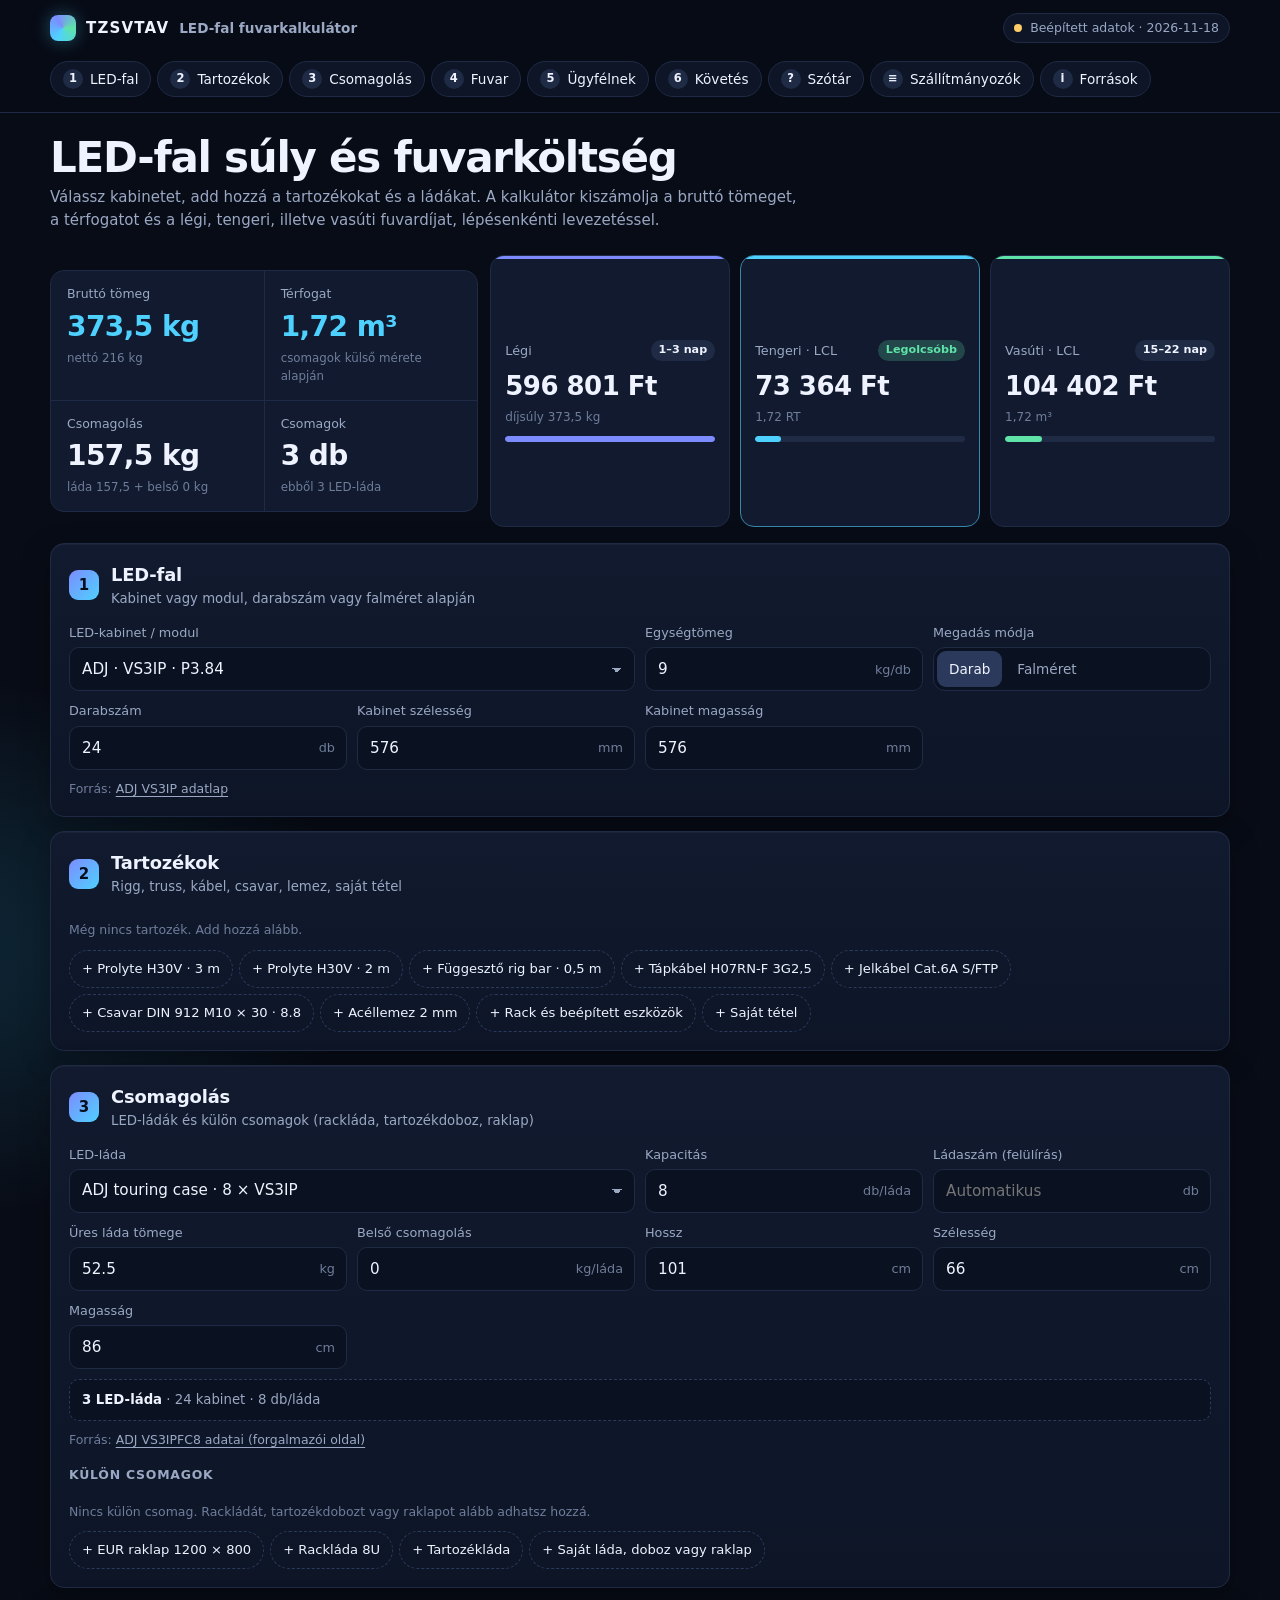
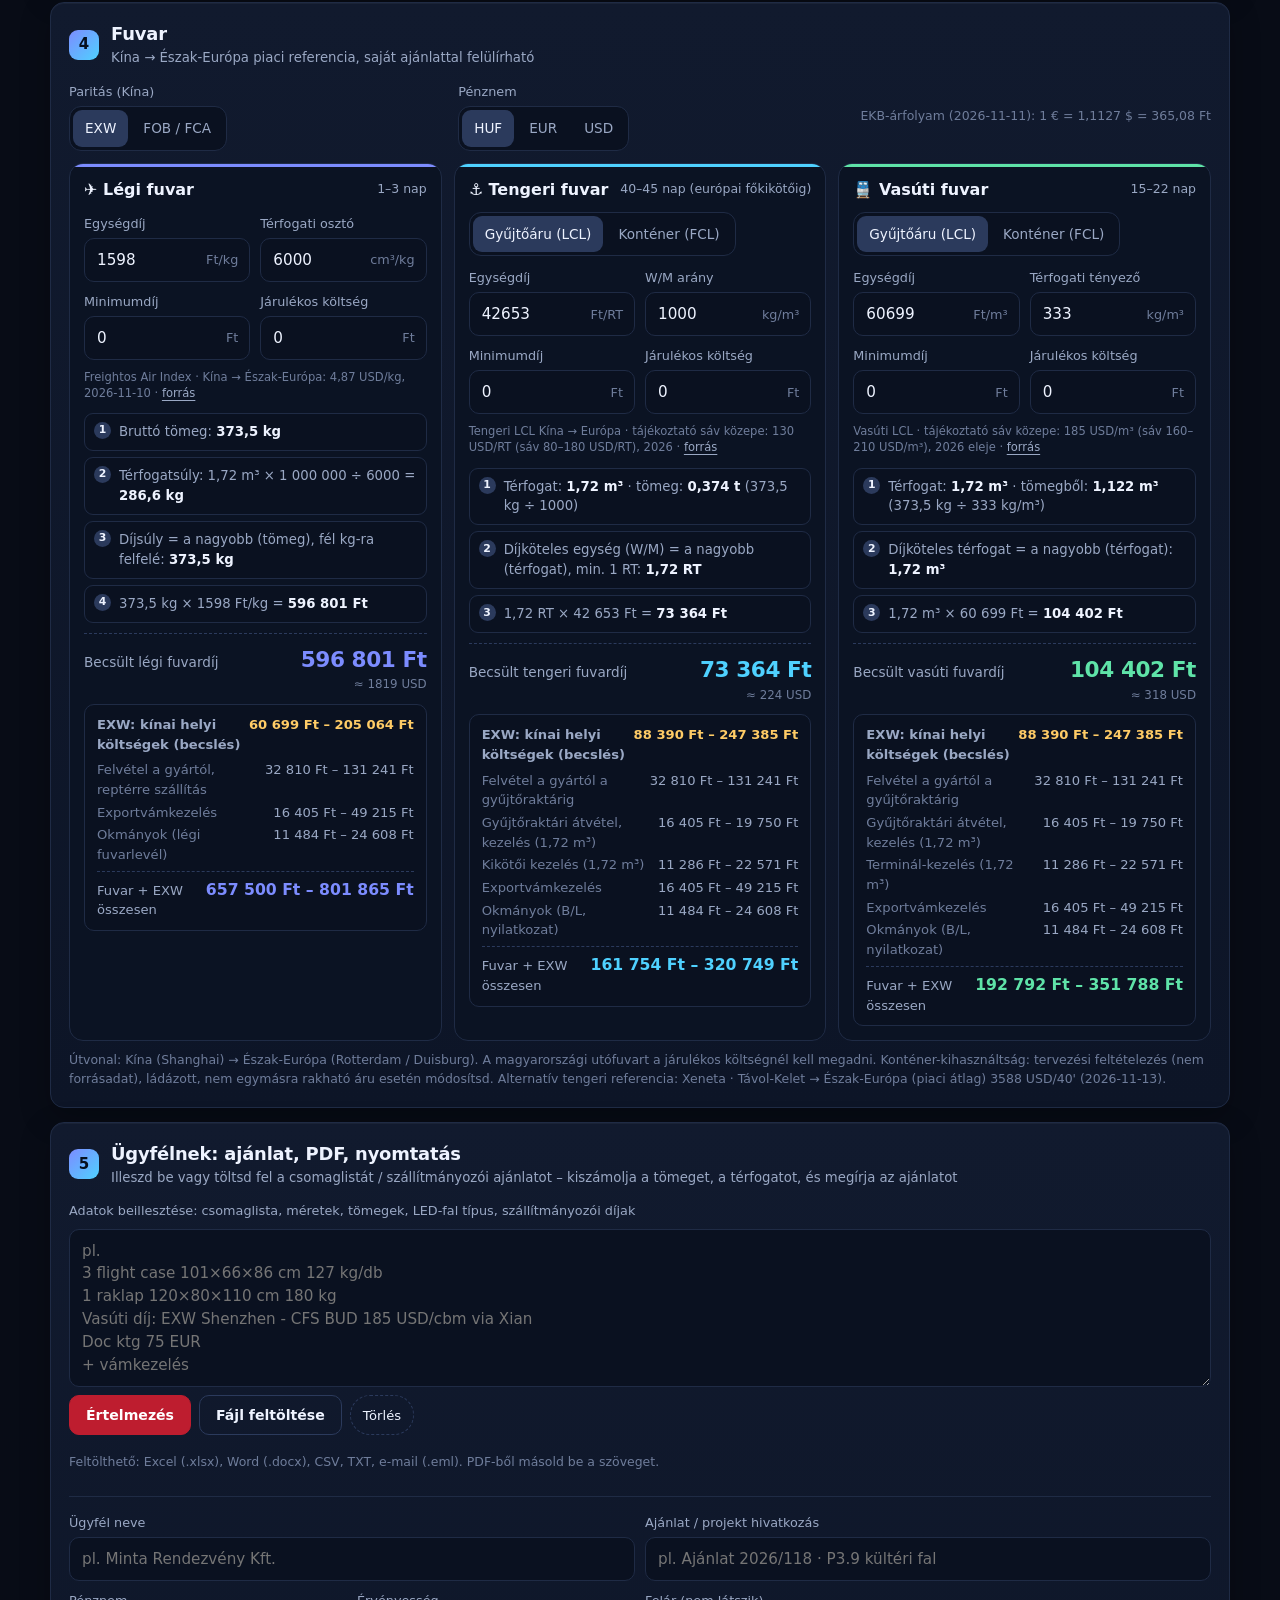
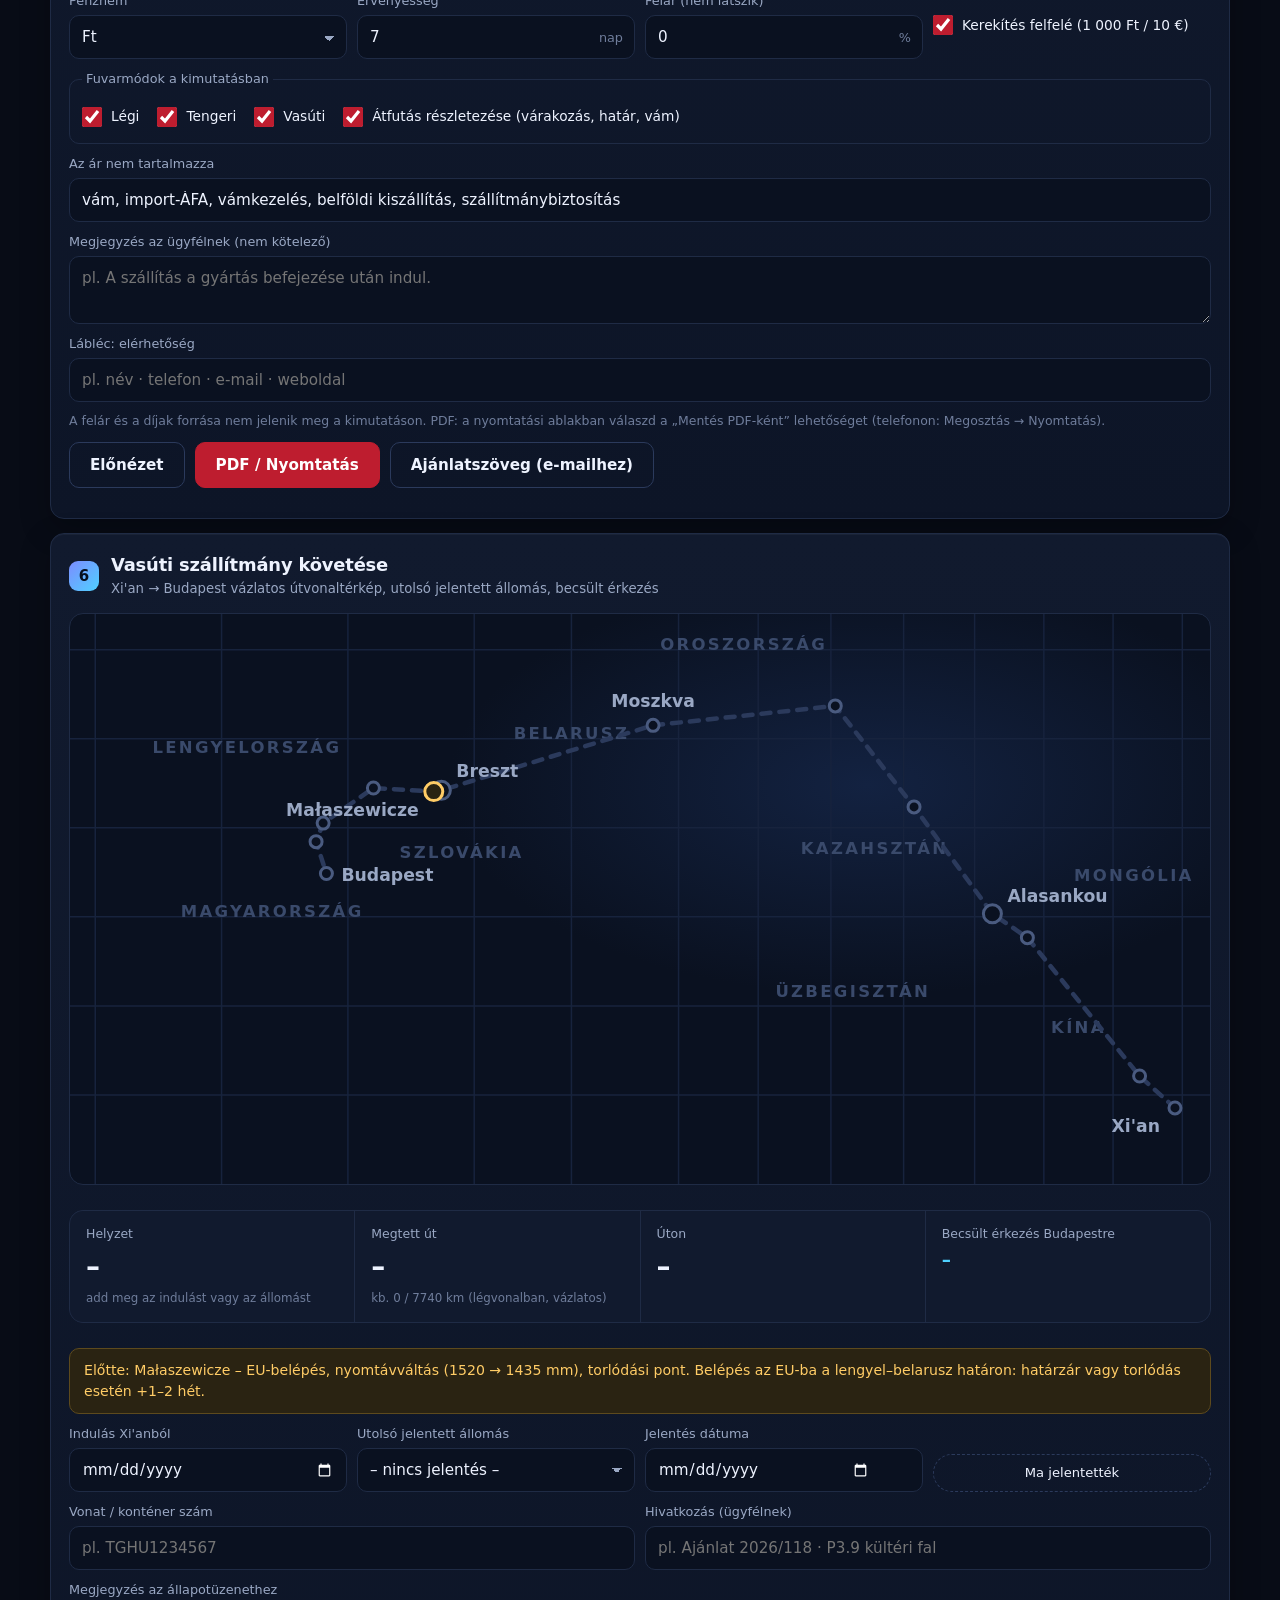
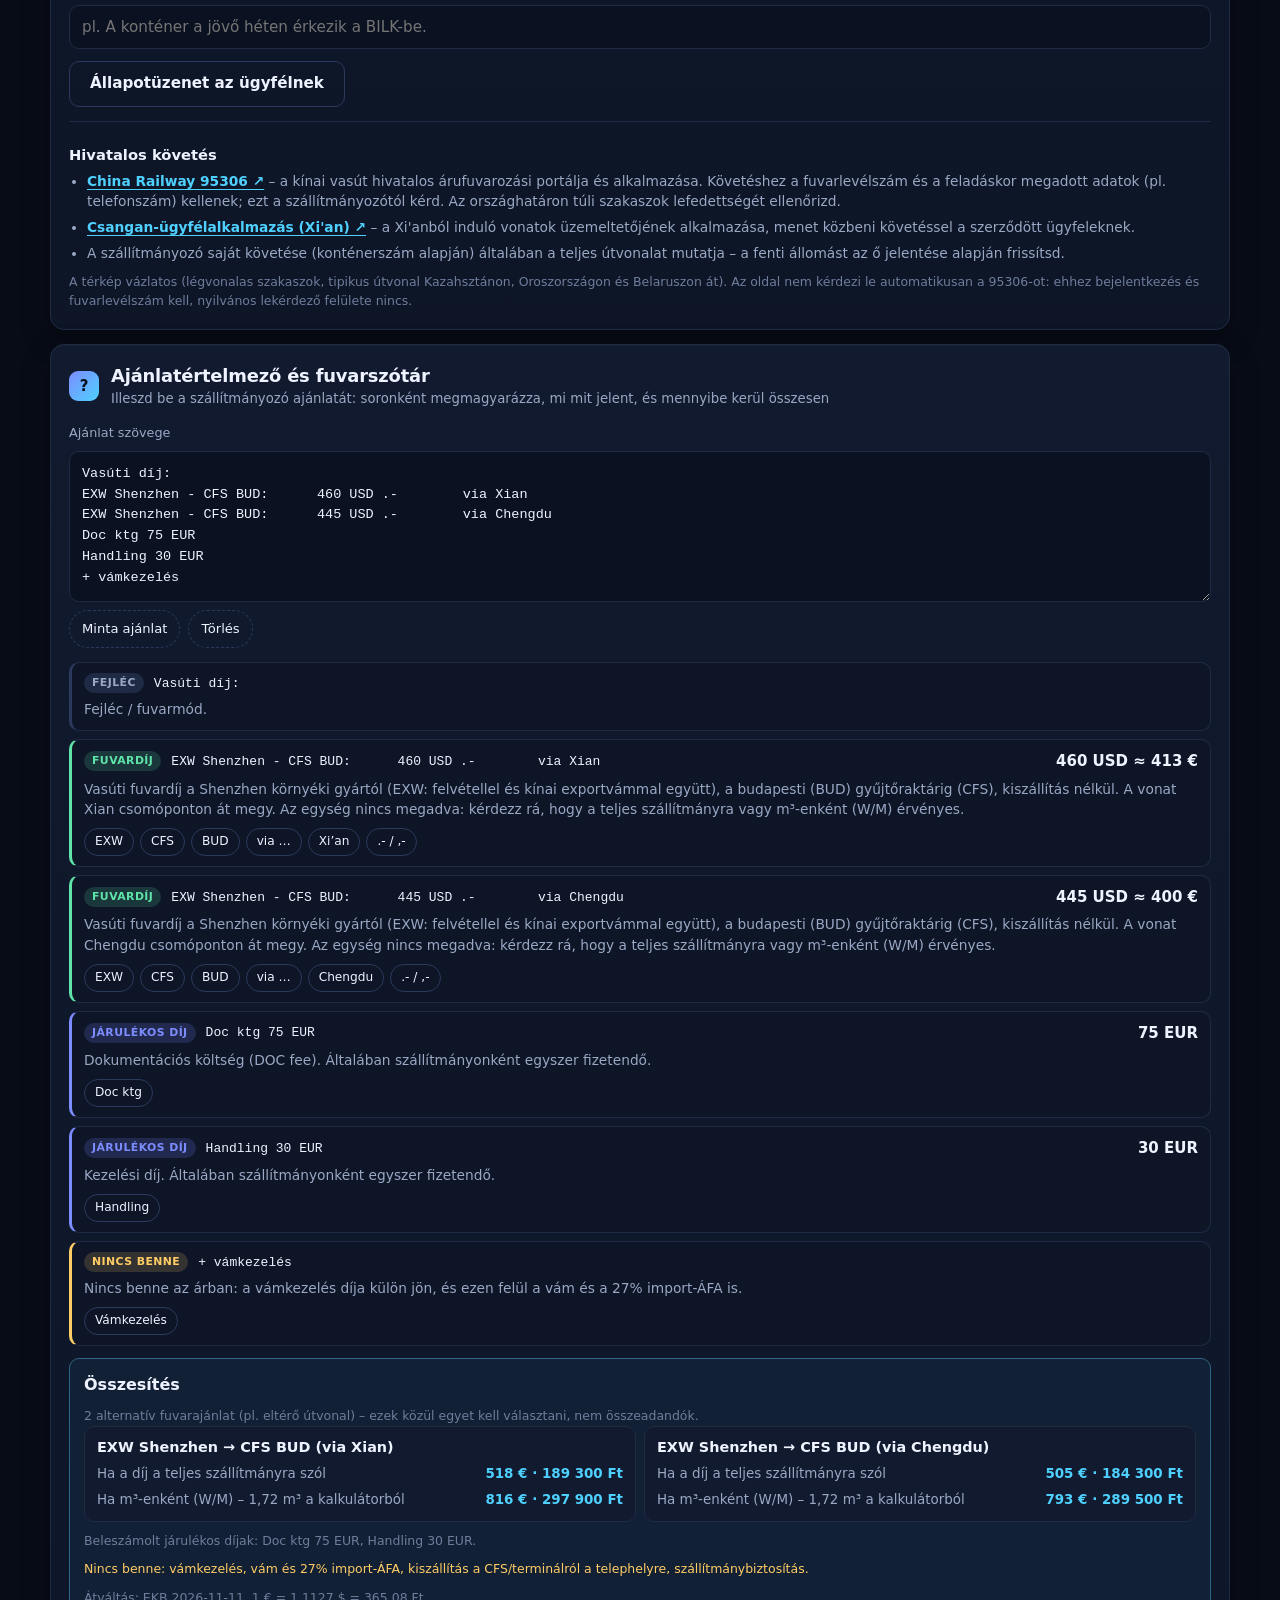
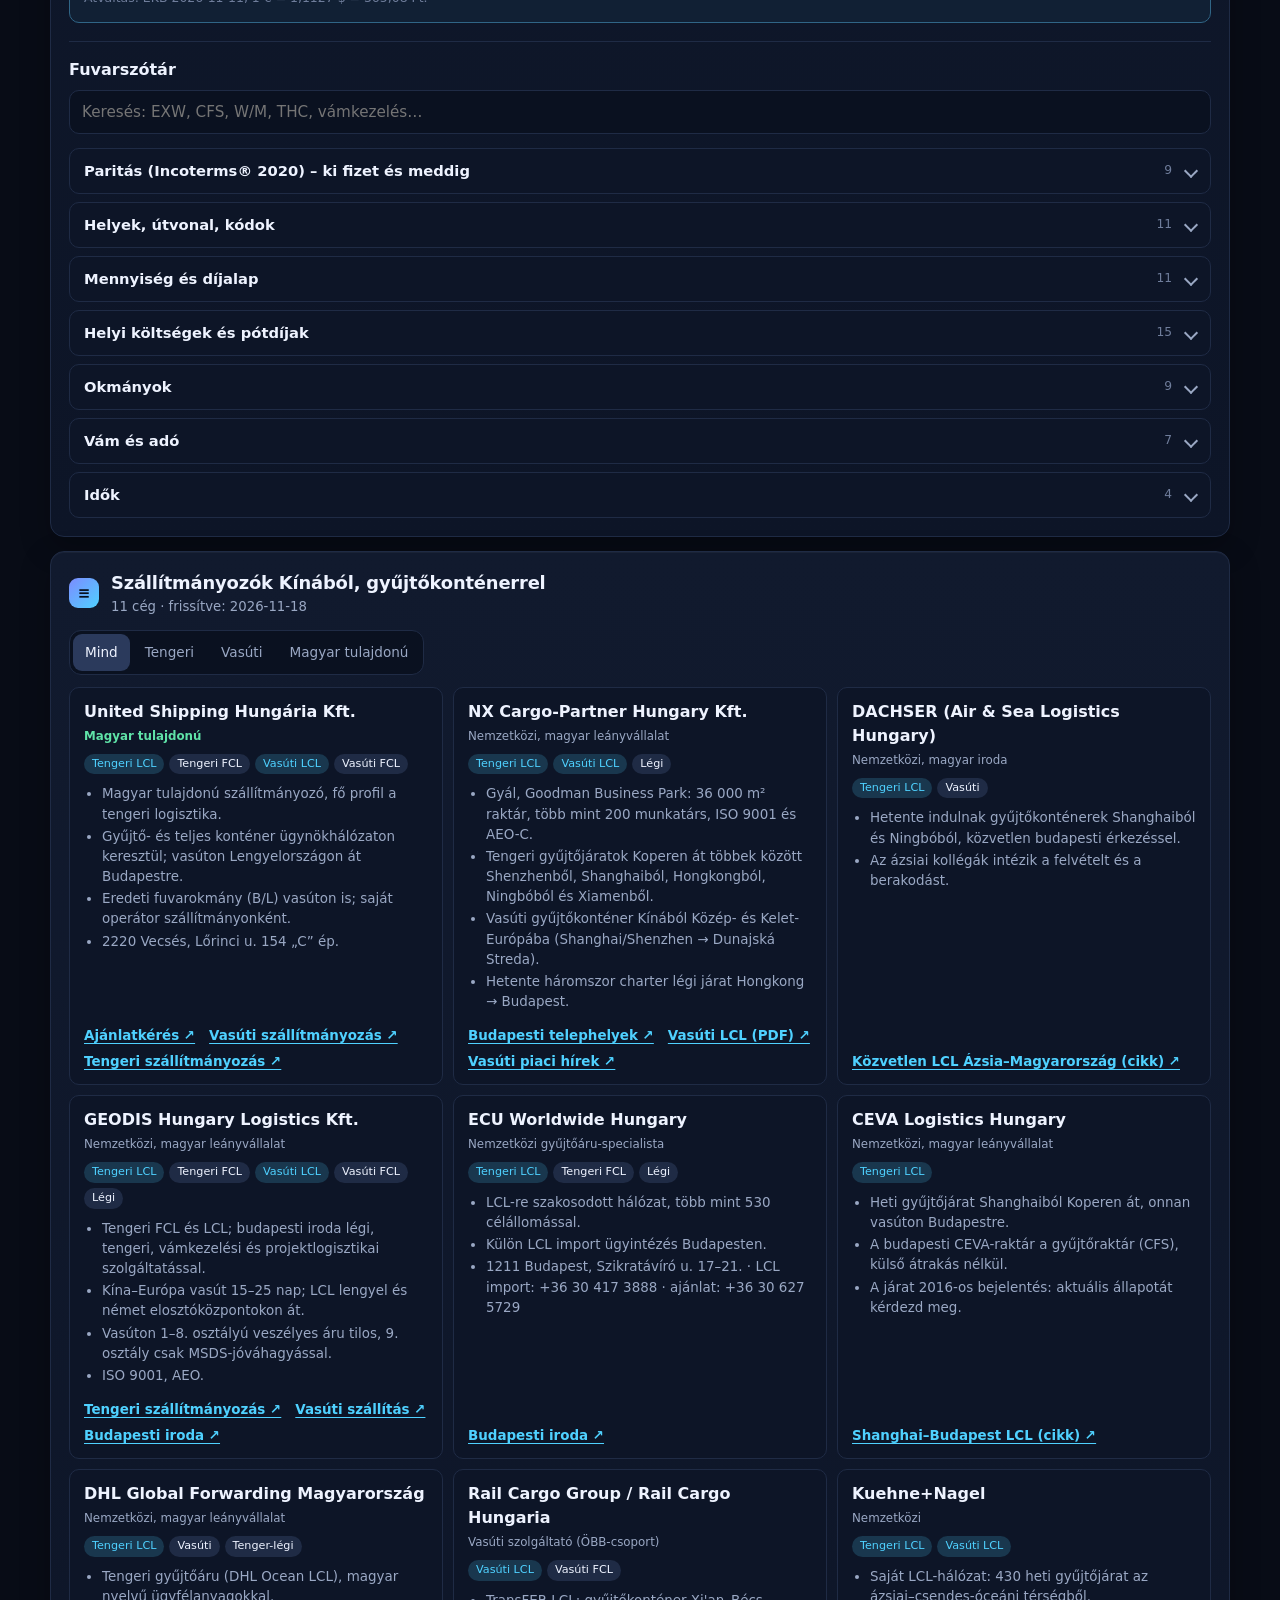
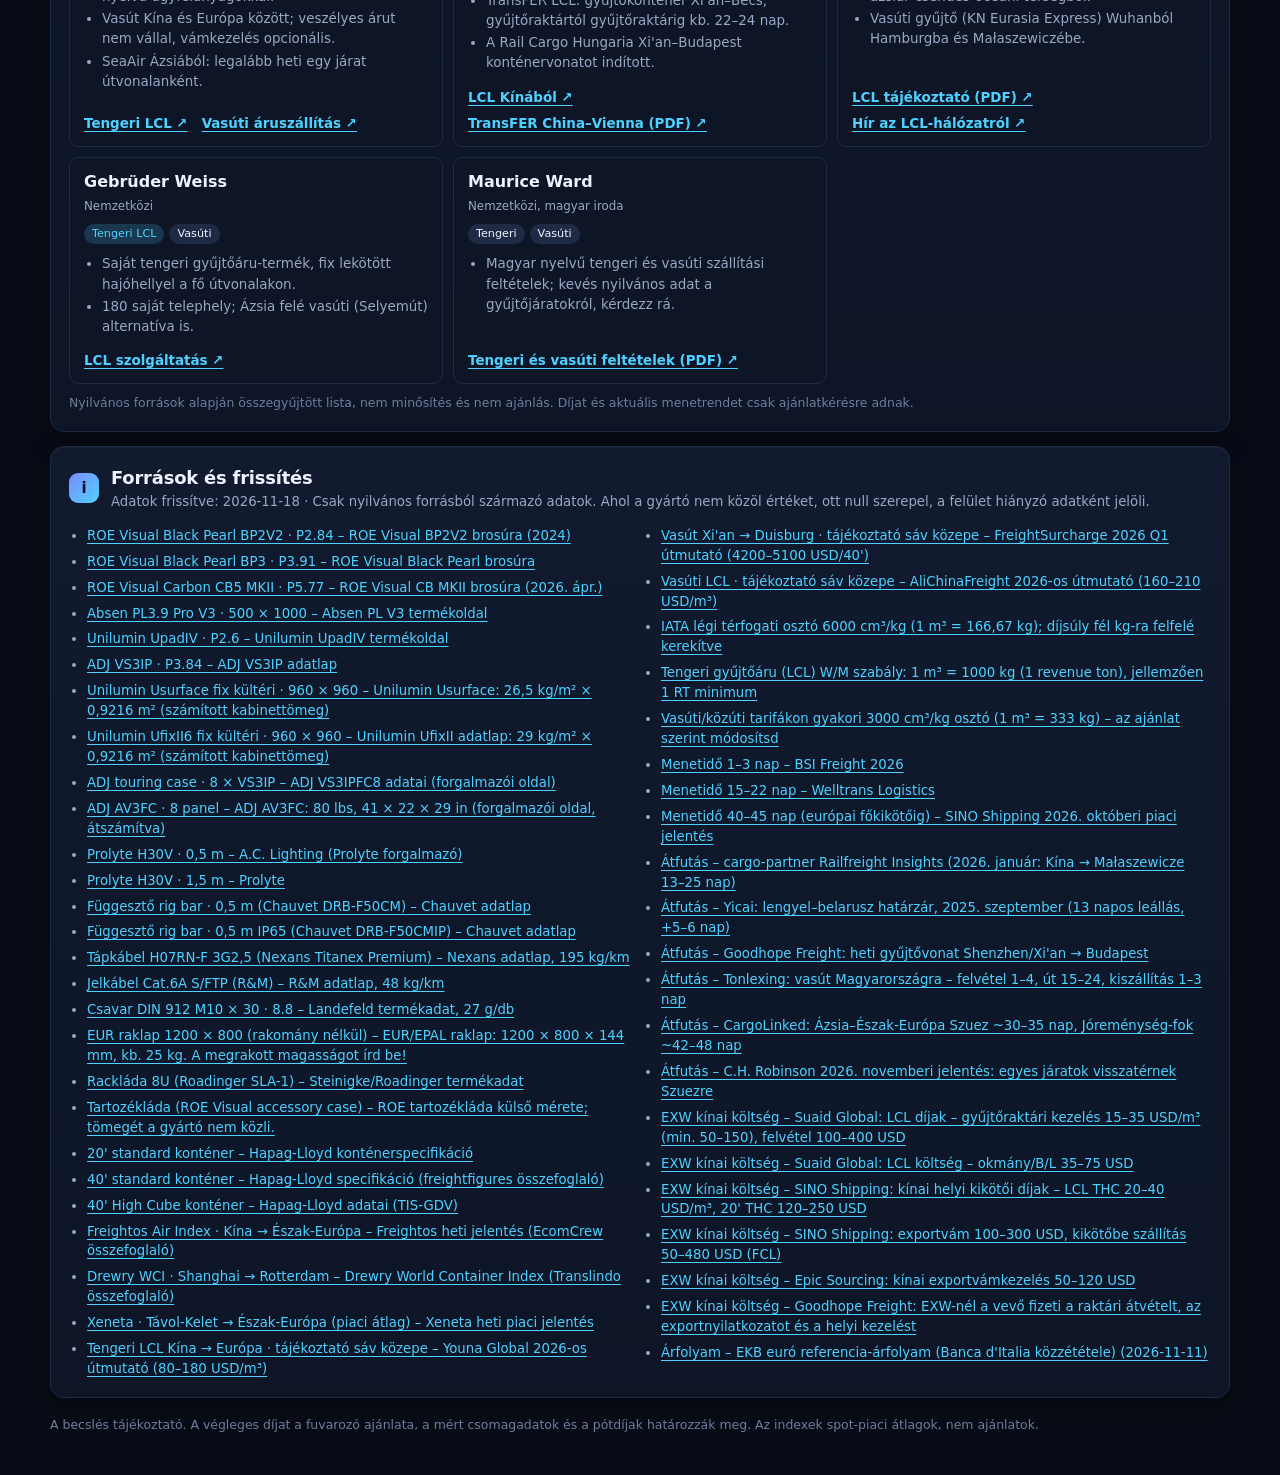
==== commit 68b5b442: "LED-fuvar: EXW kínai helyi költség becslése, FOB/FCA váltó, kimutatásban is Co-Authored-By: Claude O" ====
--- a/led-fuvar/index.html
+++ b/led-fuvar/index.html
@@ -418,6 +418,19 @@
 .tr-links a{font-weight:650}
 @media (max-width:720px){.tr-kpis{grid-template-columns:1fr 1fr}.tr-map .cty{font-size:13px}.tr-map .stn-l{font-size:14px}}
 @media (prefers-reduced-motion:reduce){.tr-map .train .halo{animation:none}}
+/* EXW */
+.exw{margin-top:10px;padding:10px 12px;border-radius:var(--rs);background:#0a1120;border:1px solid var(--line);font-size:.82rem}
+.exw:empty{display:none}
+.exw .src{margin:0}
+.exw-h,.exw-t{display:flex;justify-content:space-between;align-items:baseline;gap:8px}
+.exw-h span{color:var(--muted);font-weight:600}
+.exw-h b{color:var(--warn);white-space:nowrap}
+.exw ul{list-style:none;margin:6px 0;padding:0;display:grid;gap:3px}
+.exw li{display:flex;justify-content:space-between;gap:10px;color:var(--dim)}
+.exw li .num{white-space:nowrap;color:var(--muted)}
+.exw-t{padding-top:6px;border-top:1px dashed var(--line2)}
+.exw-t span{color:var(--muted)}
+.exw-t b{color:var(--c);font-size:.98rem;white-space:nowrap}
 @media (prefers-reduced-motion:reduce){html{scroll-behavior:auto}.mode .bar i{transition:none}}
 </style>
 </head>
@@ -488,6 +501,7 @@
   <section class="card panel" id="s-fuvar">
     <div class="card-h"><span class="no">4</span><div><h2>Fuvar</h2><p>Kína → Észak-Európa piaci referencia, saját ajánlattal felülírható</p></div></div>
     <div class="fx">
+      <label style="width:auto">Paritás (Kína)<span class="seg" role="group" aria-label="Paritás"><button type="button" data-exw="exw" aria-pressed="true">EXW</button><button type="button" data-exw="fob" aria-pressed="false">FOB / FCA</button></span></label>
       <label style="width:auto">Pénznem<span class="seg" role="group" aria-label="Pénznem"><button type="button" data-cur="HUF" aria-pressed="false">HUF</button><button type="button" data-cur="EUR" aria-pressed="false">EUR</button><button type="button" data-cur="USD" aria-pressed="true">USD</button></span></label>
       <span class="fxnote" id="fxNote"></span>
     </div>
@@ -503,6 +517,7 @@
         <p class="ratebadge" id="airRateSrc"></p>
         <ol class="steps-out" id="airSteps"></ol>
         <div class="total"><span>Becsült légi fuvardíj</span><div><b id="airTotal">–</b><small id="airTotalAlt"></small></div></div>
+        <div class="exw" id="airExw"></div>
       </article>
 
       <article class="fcard" id="sea" style="--c:var(--sea)">
@@ -523,6 +538,7 @@
         <p class="ratebadge" id="seaRateSrc"></p>
         <ol class="steps-out" id="seaSteps"></ol>
         <div class="total"><span>Becsült tengeri fuvardíj</span><div><b id="seaTotal">–</b><small id="seaTotalAlt"></small></div></div>
+        <div class="exw" id="seaExw"></div>
       </article>
 
       <article class="fcard" id="rail" style="--c:var(--rail)">
@@ -543,6 +559,7 @@
         <p class="ratebadge" id="railRateSrc"></p>
         <ol class="steps-out" id="railSteps"></ol>
         <div class="total"><span>Becsült vasúti fuvardíj</span><div><b id="railTotal">–</b><small id="railTotalAlt"></small></div></div>
+        <div class="exw" id="railExw"></div>
       </article>
     </div>
     <p class="src" id="routeNote"></p>
@@ -763,7 +780,7 @@
 }
 
 // LED-fal súly- és fuvarkalkulátor – felület
-const EMBEDDED = {"meta":{"version":1,"updated":"2026-11-18","note":"Csak nyilvános forrásból származó adatok. Ahol a gyártó nem közöl értéket, ott null szerepel, a felület hiányzó adatként jelöli.","route":"Kína (Shanghai) → Észak-Európa (Rotterdam / Duisburg). A magyarországi utófuvart a járulékos költségnél kell megadni."},"fx":{"date":"2026-11-11","eurUsd":1.1127,"eurHuf":365.08,"source":"EKB euró referencia-árfolyam (Banca d'Italia közzététele)","url":"https://www.bancaditalia.it/compiti/operazioni-cambi/cambio/cambi_rif_20261111"},"cabinets":[{"id":"roe-bp2v2","brand":"ROE Visual","name":"Black Pearl BP2V2 · P2.84","w":500,"h":500,"d":90,"kg":9.35,"env":"beltéri","case":null,"source":"ROE Visual BP2V2 brosúra (2024)","url":"https://www.roevisual.com/uploads/files/Product File/Black Pearl/bp2v2-brochure-en-feb.-3-2024.pdf"},{"id":"roe-bp3","brand":"ROE Visual","name":"Black Pearl BP3 · P3.91","w":500,"h":500,"d":90,"kg":8.7,"env":"beltéri","case":null,"source":"ROE Visual Black Pearl brosúra","url":"https://www.roevisual.com/uploads/assets/uploads/bp-brochure-preview-mar-29-2022.pdf"},{"id":"roe-cb5mk2","brand":"ROE Visual","name":"Carbon CB5 MKII · P5.77","w":600,"h":1200,"d":79,"kg":13.6,"env":"kültéri/beltéri","case":null,"source":"ROE Visual CB MKII brosúra (2026. ápr.)","url":"https://www.roevisual.com/uploads/files/Product File/CB MKⅡ/cb-mkll-brochure-apr-1_-2026.pdf"},{"id":"roe-cb8mk2","brand":"ROE Visual","name":"Carbon CB8 MKII · P8.33","w":600,"h":1200,"d":79,"kg":11,"env":"kültéri/beltéri","case":null,"source":"ROE Visual CB MKII brosúra (2026. ápr.)","url":"https://www.roevisual.com/uploads/files/Product File/CB MKⅡ/cb-mkll-brochure-apr-1_-2026.pdf"},{"id":"absen-pl39v3-1000","brand":"Absen","name":"PL3.9 Pro V3 · 500 × 1000","w":500,"h":1000,"d":88,"kg":12,"env":"kültéri/beltéri","case":"absen-pl-5","source":"Absen PL V3 termékoldal","url":"https://www.absen.com/product/pl-v3-series/"},{"id":"absen-pl39v3-500","brand":"Absen","name":"PL3.9 Pro V3 · 500 × 500","w":500,"h":500,"d":null,"kg":7,"env":"kültéri/beltéri","case":"absen-pl-10","source":"Absen PL V3 termékoldal","url":"https://www.absen.com/product/pl-v3-series/"},{"id":"unilumin-upad4","brand":"Unilumin","name":"UpadIV · P2.6","w":500,"h":500,"d":null,"kg":6.3,"env":"beltéri","case":null,"source":"Unilumin UpadIV termékoldal","url":"https://cdn.unilumin.com/products/rental/upadiv.html"},{"id":"adj-vs3ip","brand":"ADJ","name":"VS3IP · P3.84","w":576,"h":576,"d":76.8,"kg":9,"env":"kültéri (ideiglenes)/beltéri","case":"adj-vs3ip-8","source":"ADJ VS3IP adatlap","url":"https://goknight.com/content/documentation/vs3ip-cut-sheet-rev.pdf"},{"id":"unilumin-usurface","brand":"Unilumin","name":"Usurface fix kültéri · 960 × 960","w":960,"h":960,"d":85,"kg":24.42,"env":"kültéri, fix","case":null,"source":"Unilumin Usurface: 26,5 kg/m² × 0,9216 m² (számított kabinettömeg)","url":"https://india.unilumin.com/?p=4150"},{"id":"unilumin-ufix2","brand":"Unilumin","name":"UfixII6 fix kültéri · 960 × 960","w":960,"h":960,"d":111,"kg":26.73,"env":"kültéri, fix","case":null,"source":"Unilumin UfixII adatlap: 29 kg/m² × 0,9216 m² (számított kabinettömeg)","url":"https://www.unilumin.com/media/upload/products/UfixII/UfixII.pdf"},{"id":"custom","brand":"Saját","name":"Saját LED-kabinet vagy modul","w":null,"h":null,"d":null,"kg":null,"env":"","case":"custom","source":"A méretet és a tömeget a gyártói adatlapból add meg.","url":null}],"cases":[{"id":"adj-vs3ip-8","name":"ADJ touring case · 8 × VS3IP","capacity":8,"tare":52.5,"dims":[101,66,86],"source":"ADJ VS3IPFC8 adatai (forgalmazói oldal)","url":"https://goknight.com/adj-vs3ipfc8-flight-case-for-8-vs3ip/"},{"id":"adj-av3fc","name":"ADJ AV3FC · 8 panel","capacity":8,"tare":36.3,"dims":[104.1,55.9,73.7],"source":"ADJ AV3FC: 80 lbs, 41 × 22 × 29 in (forgalmazói oldal, átszámítva)","url":"https://goknight.com/american-dj-av3fc-road-case-for-av3-video-panels"},{"id":"absen-pl-10","name":"Absen PL V3 · 10-es láda (500 × 500)","capacity":10,"tare":null,"dims":[null,null,null],"source":"Absen: 10-in-1 láda 500 × 500 panelekhez. Méretet és tömeget a gyártó nem közöl.","url":"https://www.absen.com/product/pl-v3-series/"},{"id":"absen-pl-5","name":"Absen PL V3 · 5-ös láda (500 × 1000)","capacity":5,"tare":null,"dims":[null,null,null],"source":"Absen: 5-in-1 láda 500 × 1000 panelekhez. Méretet és tömeget a gyártó nem közöl.","url":"https://www.absen.com/product/pl-v3-series/"},{"id":"custom","name":"Saját flight case","capacity":null,"tare":null,"dims":[null,null,null],"source":"Add meg a kapacitást, az üres láda tömegét és a legkülső méretet (kerekekkel együtt).","url":null}],"accessories":[{"id":"h30v-050","group":"Truss","name":"Prolyte H30V · 0,5 m","unit":"db","kg":4.2,"source":"A.C. Lighting (Prolyte forgalmazó)","url":"https://aclighting.com/h30v-square-truss-length"},{"id":"h30v-150","group":"Truss","name":"Prolyte H30V · 1,5 m","unit":"db","kg":10.1,"source":"Prolyte","url":"https://www.prolyte.com/products/aluminium-truss/square-truss/h30v-l100-square-30-length-100-cm"},{"id":"h30v-200","group":"Truss","name":"Prolyte H30V · 2 m","unit":"db","kg":12.9,"source":"Prolyte","url":"https://www.prolyte.com/products/aluminium-truss/square-truss/h30v-l100-square-30-length-100-cm"},{"id":"h30v-250","group":"Truss","name":"Prolyte H30V · 2,5 m","unit":"db","kg":15.7,"source":"Prolyte","url":"https://www.prolyte.com/products/aluminium-truss/square-truss/h30v-l100-square-30-length-100-cm"},{"id":"h30v-300","group":"Truss","name":"Prolyte H30V · 3 m","unit":"db","kg":18.9,"source":"Prolyte","url":"https://www.prolyte.com/products/aluminium-truss/square-truss/h30v-l100-square-30-length-100-cm"},{"id":"h30v-400","group":"Truss","name":"Prolyte H30V · 4 m","unit":"db","kg":24.6,"source":"Prolyte","url":"https://www.prolyte.com/products/aluminium-truss/square-truss/h30v-l100-square-30-length-100-cm"},{"id":"rigbar-050","group":"Rigg","name":"Függesztő rig bar · 0,5 m (Chauvet DRB-F50CM)","unit":"db","kg":5.5,"source":"Chauvet adatlap","url":"https://www.chauvetdj.com/wp-content/uploads/pdf/en/drb-f50cm.pdf"},{"id":"rigbar-050ip","group":"Rigg","name":"Függesztő rig bar · 0,5 m IP65 (Chauvet DRB-F50CMIP)","unit":"db","kg":3.99,"source":"Chauvet adatlap","url":"https://www.chauvetprofessional.com/wp-content/uploads/pdf/en/drb-f50cmip.pdf"},{"id":"h07rn-3g25","group":"Kábel","name":"Tápkábel H07RN-F 3G2,5 (Nexans Titanex Premium)","unit":"m","kg":0.195,"source":"Nexans adatlap, 195 kg/km","url":"https://www.romal.com/en/amfile/file/download/file/605745/product/8886"},{"id":"h07rn-3g15","group":"Kábel","name":"Tápkábel H07RN-F 3G1,5 (Nexans Titanex Premium)","unit":"m","kg":0.134,"source":"Nexans adatlap, 134 kg/km","url":"https://www.romal.com/en/amfile/file/download/file/605745/product/8886"},{"id":"cat6a","group":"Kábel","name":"Jelkábel Cat.6A S/FTP (R&M)","unit":"m","kg":0.048,"source":"R&M adatlap, 48 kg/km","url":"https://efobasen.efo.no/mime_root/1421/DATA_SH C6A S-FTP 650MHz LSZH GY R305649-R (1).pdf"},{"id":"din912-m10x30","group":"Kötőelem","name":"Csavar DIN 912 M10 × 30 · 8.8","unit":"db","kg":0.027,"source":"Landefeld termékadat, 27 g/db","url":"https://www.landefeld.de/artikel/en/socket-head-cap-screw-din-912-m-10x30-galvanised-steel-8-8/912-M10X30"},{"id":"steel-1","group":"Lemez","name":"Acéllemez 1 mm","unit":"m²","kg":7.85,"source":"Számított: 7850 kg/m³ acélsűrűség × 1 mm","url":null},{"id":"steel-2","group":"Lemez","name":"Acéllemez 2 mm","unit":"m²","kg":15.7,"source":"Számított: 7850 kg/m³ acélsűrűség × 2 mm","url":null},{"id":"steel-3","group":"Lemez","name":"Acéllemez 3 mm","unit":"m²","kg":23.55,"source":"Számított: 7850 kg/m³ acélsűrűség × 3 mm","url":null},{"id":"alu-2","group":"Lemez","name":"Alumíniumlemez 2 mm","unit":"m²","kg":5.4,"source":"Számított: 2700 kg/m³ alumíniumsűrűség × 2 mm","url":null},{"id":"rack-gear","group":"Egyéb","name":"Rack és beépített eszközök (mért tömeg)","unit":"db","kg":null,"source":"Tápegységekkel és vezérlőkkel együtt mért tömeget add meg.","url":null},{"id":"custom","group":"Egyéb","name":"Saját tétel","unit":"db","kg":null,"source":"Saját mérés vagy gyártói adat.","url":null}],"packs":[{"id":"eur-pallet","name":"EUR raklap 1200 × 800 (rakomány nélkül)","tare":25,"dims":[120,80,14.4],"source":"EUR/EPAL raklap: 1200 × 800 × 144 mm, kb. 25 kg. A megrakott magasságot írd be!","url":"https://kiwix.lema.org/wikipedia_en_all_mini_2024-02/A/EUR-pallet"},{"id":"rack-8u","name":"Rackláda 8U (Roadinger SLA-1)","tare":15.3,"dims":[63.5,55,49.5],"source":"Steinigke/Roadinger termékadat","url":"https://www.steinigke.at/en/mpn30109270-roadinger-amplifier-rack-sla-1-8u.html"},{"id":"roe-acc","name":"Tartozékláda (ROE Visual accessory case)","tare":null,"dims":[116,61.9,58.7],"source":"ROE tartozékláda külső mérete; tömegét a gyártó nem közli.","url":"https://www.bhphotovideo.com/c/product/1908393-REG/roe_visual_309003_01756_accessory_flight_case_1160.html"},{"id":"custom","name":"Saját láda, doboz vagy raklap","tare":null,"dims":[null,null,null],"source":"Önsúly és legkülső méret.","url":null}],"rules":{"airDivisor":6000,"airStep":0.5,"airSource":"IATA légi térfogati osztó 6000 cm³/kg (1 m³ = 166,67 kg); díjsúly fél kg-ra felfelé kerekítve","airUrl":"https://www.rohlig.com/infocenter/air-freight/weightvolume-ratio.html","seaWM":1000,"seaMinRT":1,"seaSource":"Tengeri gyűjtőáru (LCL) W/M szabály: 1 m³ = 1000 kg (1 revenue ton), jellemzően 1 RT minimum","seaUrl":"https://blog.gettransport.com/logistics-guide/chargeable-volumetric-weight-calculation-2026/","railFactor":333,"railSource":"Vasúti/közúti tarifákon gyakori 3000 cm³/kg osztó (1 m³ = 333 kg) – az ajánlat szerint módosítsd","railUrl":"https://golocad.com/tools/chargeable-weight-calculator/","fillFactor":0.85,"fillNote":"Konténer-kihasználtság: tervezési feltételezés (nem forrásadat), ládázott, nem egymásra rakható áru esetén módosítsd."},"containers":[{"id":"20gp","name":"20' standard","inner":[589.5,235,239.2],"volume":33.2,"payload":28230,"source":"Hapag-Lloyd konténerspecifikáció","url":"https://fr.slideshare.net/Intlforeigntrade/especificao-de-containers"},{"id":"40gp","name":"40' standard","inner":[1202.9,235,239.2],"volume":67.6,"payload":26700,"source":"Hapag-Lloyd specifikáció (freightfigures összefoglaló)","url":"https://www.freightfigures.com/articles/shipping-container-dimensions"},{"id":"40hc","name":"40' High Cube","inner":[1202.4,235,269.7],"volume":76.3,"payload":26460,"source":"Hapag-Lloyd adatai (TIS-GDV)","url":"https://www.tis-gdv.de/?p=1144"}],"rates":{"currency":"USD","air":{"value":4.87,"unit":"USD/kg","date":"2026-11-10","label":"Freightos Air Index · Kína → Észak-Európa","source":"Freightos heti jelentés (EcomCrew összefoglaló)","url":"https://www.ecomcrew.com/less-cargo-higher-air-freight-what-europe-sellers-are-paying/"},"seaFcl40":{"value":3504,"unit":"USD/40'","date":"2026-11-12","label":"Drewry WCI · Shanghai → Rotterdam","source":"Drewry World Container Index (Translindo összefoglaló)","url":"https://www.translindogroup.com/2026/11/16/sea-or-air-for-your-next-shipment-year-end-rates-compared/"},"seaFcl40alt":{"value":3588,"unit":"USD/40'","date":"2026-11-13","label":"Xeneta · Távol-Kelet → Észak-Európa (piaci átlag)","source":"Xeneta heti piaci jelentés","url":"https://hellenicshippingnews.com/xeneta-weekly-ocean-container-shipping-market-update-rates-start-to-tumble-from-far-east-to-us-east-coast-following-record-breaking-capacity-in-october"},"seaFcl20":{"value":null,"unit":"USD/20'","date":null,"label":"20' konténerre nincs nyilvános heti index","source":"Kérj ajánlatot.","url":null},"seaLcl":{"value":130,"low":80,"high":180,"unit":"USD/RT","date":"2026","label":"Tengeri LCL Kína → Európa · tájékoztató sáv közepe","source":"Youna Global 2026-os útmutató (80–180 USD/m³)","url":"https://www.youna-global.com/blog/blog-sea-freight-from-china-2026.html"},"railFcl40":{"value":4650,"low":4200,"high":5100,"unit":"USD/40'","date":"2026 Q1","label":"Vasút Xi'an → Duisburg · tájékoztató sáv közepe","source":"FreightSurcharge 2026 Q1 útmutató (4200–5100 USD/40')","url":"https://freightsurcharge.com/blog/china-europe-rail-freight-complete-guide-2026"},"railLcl":{"value":185,"low":160,"high":210,"unit":"USD/m³","date":"2026 eleje","label":"Vasúti LCL · tájékoztató sáv közepe","source":"AliChinaFreight 2026-os útmutató (160–210 USD/m³)","url":"https://alichinafreight.com/2026-china-europe-rail-freight-cost-complete-shipping-guide/"}},"transit":{"air":{"text":"1–3 nap","source":"BSI Freight 2026","url":"https://www.bsifreight.com/knowledge/guides-resources/air-freight-rates-from-china-to-world"},"rail":{"text":"15–22 nap","source":"Welltrans Logistics","url":"https://welltrans-logistics.com/rail-freight-china-to-europe-silk-road-guide/"},"sea":{"text":"40–45 nap (európai főkikötőig)","source":"SINO Shipping 2026. októberi piaci jelentés","url":"https://www.sino-shipping.com/global-freight-market-update-october-2026/"}},"doorTransit":{"note":"Háztól házig átfutás ajánlatadáshoz: a kínai gyári felvételtől a budapesti kiszállításig, várakozással és vámkezeléssel. Tipikus sáv, nem garantált.","date":"2026-11-18","air":{"total":"5–10 nap","steps":[["Felvétel, exportvám","1–3 nap"],["Légi út, átszállással","2–5 nap"],["Importvám, kiszállítás","1–3 nap"]]},"rail":{"total":"25–40 nap","freq":"A gyűjtővonat jellemzően hetente indul, teljes konténerrel gyakrabban.","risk":"Belépés az EU-ba a lengyel–belarusz határon: határzár vagy torlódás esetén +1–2 hét.","steps":[["Felvétel, gyűjtőraktár, exportvám","2–5 nap"],["Várakozás az indulásra","0–7 nap"],["Vasút Budapestig, nyomtávváltással","15–24 nap"],["Kirakás, vám, kiszállítás","2–4 nap"]]},"sea":{"total":"45–70 nap","freq":"A gyűjtőjáratok jellemzően hetente indulnak.","risk":"A hajók többsége még a Jóreménység-fok körül hajózik; kikötői torlódásnál +1–2 hét.","steps":[["Felvétel, gyűjtőraktár, exportvám","3–7 nap"],["Várakozás a hajóindulásra","0–7 nap"],["Hajóút európai kikötőig","32–48 nap"],["Kikötő, gyűjtőkonténer bontása","3–6 nap"],["Fuvar Budapestre, vám, kiszállítás","3–6 nap"]]},"sources":[{"label":"cargo-partner Railfreight Insights (2026. január: Kína → Małaszewicze 13–25 nap)","url":"https://www88.cargo-partner.com/news/railfreight-insights"},{"label":"Yicai: lengyel–belarusz határzár, 2025. szeptember (13 napos leállás, +5–6 nap)","url":"https://www2.yicaiglobal.com/news/chinese-freight-trains-remain-affected-despite-poland-reopening-border-ports-with-belarus"},{"label":"Goodhope Freight: heti gyűjtővonat Shenzhen/Xi'an → Budapest","url":"https://goodhopefreight.com/hungary/lcl.html"},{"label":"Tonlexing: vasút Magyarországra – felvétel 1–4, út 15–24, kiszállítás 1–3 nap","url":"https://www.tonlexing.com/rail-freight-from-china-to-hungary/"},{"label":"CargoLinked: Ázsia–Észak-Európa Szuez ~30–35 nap, Jóreménység-fok ~42–48 nap","url":"https://cargolinked.com/blog/red-sea-cape-routing-2026-network-effects"},{"label":"C.H. Robinson 2026. novemberi jelentés: egyes járatok visszatérnek Szuezre","url":"https://www.chrobinson.com/en-au/resources/insights-and-advisories/north-america-freight-insights/nov-2026-freight-market-update/ocean/"}]},"forwarders":{"updated":"2026-11-18","note":"Nyilvános források alapján összegyűjtött lista, nem minősítés és nem ajánlás. Díjat és aktuális menetrendet csak ajánlatkérésre adnak.","list":[{"name":"United Shipping Hungária Kft.","tag":"Magyar tulajdonú","modes":["Tengeri LCL","Tengeri FCL","Vasúti LCL","Vasúti FCL"],"facts":["Magyar tulajdonú szállítmányozó, fő profil a tengeri logisztika.","Gyűjtő- és teljes konténer ügynökhálózaton keresztül; vasúton Lengyelországon át Budapestre.","Eredeti fuvarokmány (B/L) vasúton is; saját operátor szállítmányonként.","2220 Vecsés, Lőrinci u. 154 „C” ép."],"links":[{"label":"Ajánlatkérés","url":"https://unitedshipping.eu/ajanlatkeres"},{"label":"Vasúti szállítmányozás","url":"https://unitedshipping.eu/szolgaltatasok/szallitmanyozas/vasuti-szallitmanyozas/"},{"label":"Tengeri szállítmányozás","url":"https://unitedshipping.eu/szolgaltatasok/szallitmanyozas/tengeri-szallitmanyozas/"}]},{"name":"NX Cargo-Partner Hungary Kft.","tag":"Nemzetközi, magyar leányvállalat","modes":["Tengeri LCL","Vasúti LCL","Légi"],"facts":["Gyál, Goodman Business Park: 36 000 m² raktár, több mint 200 munkatárs, ISO 9001 és AEO-C.","Tengeri gyűjtőjáratok Koperen át többek között Shenzhenből, Shanghaiból, Hongkongból, Ningbóból és Xiamenből.","Vasúti gyűjtőkonténer Kínából Közép- és Kelet-Európába (Shanghai/Shenzhen → Dunajská Streda).","Hetente háromszor charter légi járat Hongkong → Budapest."],"links":[{"label":"Budapesti telephelyek","url":"https://www.cargo-partner.com/locations/budapest-warehouse"},{"label":"Vasúti LCL (PDF)","url":"https://www.cargo-partner.com/fileadmin/public/Railfreight_Insights_Visuals/CP_RAIL_LCL_Shanghai_Dunajska_Streda_landscape.pdf"},{"label":"Vasúti piaci hírek","url":"https://www.cargo-partner.com/railfreight-insights"}]},{"name":"DACHSER (Air & Sea Logistics Hungary)","tag":"Nemzetközi, magyar iroda","modes":["Tengeri LCL","Vasúti"],"facts":["Hetente indulnak gyűjtőkonténerek Shanghaiból és Ningbóból, közvetlen budapesti érkezéssel.","Az ázsiai kollégák intézik a felvételt és a berakodást."],"links":[{"label":"Közvetlen LCL Ázsia–Magyarország (cikk)","url":"https://dailynewshungary.com/direct-lcl-connections-hungary-asia"}]},{"name":"GEODIS Hungary Logistics Kft.","tag":"Nemzetközi, magyar leányvállalat","modes":["Tengeri LCL","Tengeri FCL","Vasúti LCL","Vasúti FCL","Légi"],"facts":["Tengeri FCL és LCL; budapesti iroda légi, tengeri, vámkezelési és projektlogisztikai szolgáltatással.","Kína–Európa vasút 15–25 nap; LCL lengyel és német elosztóközpontokon át.","Vasúton 1–8. osztályú veszélyes áru tilos, 9. osztály csak MSDS-jóváhagyással.","ISO 9001, AEO."],"links":[{"label":"Tengeri szállítmányozás","url":"https://geodis.com/hu-hu/szallitasi-szolgaltatasok/tengeri-szallitmanyozas"},{"label":"Vasúti szállítás","url":"https://geodis.com/de-en/transport-services/rail-transport"},{"label":"Budapesti iroda","url":"https://geodis.com/be-fr/agency/geodis-hungary-logistics-kft-4"}]},{"name":"ECU Worldwide Hungary","tag":"Nemzetközi gyűjtőáru-specialista","modes":["Tengeri LCL","Tengeri FCL","Légi"],"facts":["LCL-re szakosodott hálózat, több mint 530 célállomással.","Külön LCL import ügyintézés Budapesten.","1211 Budapest, Szikratávíró u. 17–21. · LCL import: +36 30 417 3888 · ajánlat: +36 30 627 5729"],"links":[{"label":"Budapesti iroda","url":"https://ecuworldwide.com/networkcity/hungary"}]},{"name":"CEVA Logistics Hungary","tag":"Nemzetközi, magyar leányvállalat","modes":["Tengeri LCL"],"facts":["Heti gyűjtőjárat Shanghaiból Koperen át, onnan vasúton Budapestre.","A budapesti CEVA-raktár a gyűjtőraktár (CFS), külső átrakás nélkül.","A járat 2016-os bejelentés: aktuális állapotát kérdezd meg."],"links":[{"label":"Shanghai–Budapest LCL (cikk)","url":"https://www.freightwaves.com/news/ceva-starts-shanghai-budapest-lcl-service"}]},{"name":"DHL Global Forwarding Magyarország","tag":"Nemzetközi, magyar leányvállalat","modes":["Tengeri LCL","Vasúti","Tenger-légi"],"facts":["Tengeri gyűjtőáru (DHL Ocean LCL), magyar nyelvű ügyfélanyagokkal.","Vasút Kína és Európa között; veszélyes árut nem vállal, vámkezelés opcionális.","SeaAir Ázsiából: legalább heti egy járat útvonalanként."],"links":[{"label":"Tengeri LCL","url":"https://www.dhl.com/hu-hu/home/global-forwarding/termekek-es-szolgaltatasok/tengeri-szallitmanyozas/less-than-container-load.html"},{"label":"Vasúti áruszállítás","url":"https://www.dhl.com/hu-hu/home/global-forwarding/termekek-es-szolgaltatasok/vasuti-aruszallitas.html"}]},{"name":"Rail Cargo Group / Rail Cargo Hungaria","tag":"Vasúti szolgáltató (ÖBB-csoport)","modes":["Vasúti LCL","Vasúti FCL"],"facts":["TransFER LCL: gyűjtőkonténer Xi'an–Bécs, gyűjtőraktártól gyűjtőraktárig kb. 22–24 nap.","A Rail Cargo Hungaria Xi'an–Budapest konténervonatot indított."],"links":[{"label":"LCL Kínából","url":"https://www.railcargo.com/en/services/intermodal-logistics/eurasia/lcl-transports-china"},{"label":"TransFER China–Vienna (PDF)","url":"https://www.railcargo.com/cs/dms/factsheets/factsheet-transfer-china-vienna-en.pdf"}]},{"name":"Kuehne+Nagel","tag":"Nemzetközi","modes":["Tengeri LCL","Vasúti LCL"],"facts":["Saját LCL-hálózat: 430 heti gyűjtőjárat az ázsiai–csendes-óceáni térségből.","Vasúti gyűjtő (KN Eurasia Express) Wuhanból Hamburgba és Małaszewiczébe."],"links":[{"label":"LCL tájékoztató (PDF)","url":"https://assets.kuehne-nagel.com/f/331466/x/18afd30a91/services-sea-freight-lcl-flyer.pdf"},{"label":"Hír az LCL-hálózatról","url":"https://newsroom.kuehne-nagel.com/kuehne--nagel-expands-lcl-activities/"}]},{"name":"Gebrüder Weiss","tag":"Nemzetközi","modes":["Tengeri LCL","Vasúti"],"facts":["Saját tengeri gyűjtőáru-termék, fix lekötött hajóhellyel a fő útvonalakon.","180 saját telephely; Ázsia felé vasúti (Selyemút) alternatíva is."],"links":[{"label":"LCL szolgáltatás","url":"https://info.gw-world.com/seafreight-lcl"}]},{"name":"Maurice Ward","tag":"Nemzetközi, magyar iroda","modes":["Tengeri","Vasúti"],"facts":["Magyar nyelvű tengeri és vasúti szállítási feltételek; kevés nyilvános adat a gyűjtőjáratokról, kérdezz rá."],"links":[{"label":"Tengeri és vasúti feltételek (PDF)","url":"https://mauriceward.com/hu/terms_conds_hu_oc_rl_hu_en.pdf"}]}]}};
+const EMBEDDED = {"meta":{"version":1,"updated":"2026-11-18","note":"Csak nyilvános forrásból származó adatok. Ahol a gyártó nem közöl értéket, ott null szerepel, a felület hiányzó adatként jelöli.","route":"Kína (Shanghai) → Észak-Európa (Rotterdam / Duisburg). A magyarországi utófuvart a járulékos költségnél kell megadni."},"fx":{"date":"2026-11-11","eurUsd":1.1127,"eurHuf":365.08,"source":"EKB euró referencia-árfolyam (Banca d'Italia közzététele)","url":"https://www.bancaditalia.it/compiti/operazioni-cambi/cambio/cambi_rif_20261111"},"cabinets":[{"id":"roe-bp2v2","brand":"ROE Visual","name":"Black Pearl BP2V2 · P2.84","w":500,"h":500,"d":90,"kg":9.35,"env":"beltéri","case":null,"source":"ROE Visual BP2V2 brosúra (2024)","url":"https://www.roevisual.com/uploads/files/Product File/Black Pearl/bp2v2-brochure-en-feb.-3-2024.pdf"},{"id":"roe-bp3","brand":"ROE Visual","name":"Black Pearl BP3 · P3.91","w":500,"h":500,"d":90,"kg":8.7,"env":"beltéri","case":null,"source":"ROE Visual Black Pearl brosúra","url":"https://www.roevisual.com/uploads/assets/uploads/bp-brochure-preview-mar-29-2022.pdf"},{"id":"roe-cb5mk2","brand":"ROE Visual","name":"Carbon CB5 MKII · P5.77","w":600,"h":1200,"d":79,"kg":13.6,"env":"kültéri/beltéri","case":null,"source":"ROE Visual CB MKII brosúra (2026. ápr.)","url":"https://www.roevisual.com/uploads/files/Product File/CB MKⅡ/cb-mkll-brochure-apr-1_-2026.pdf"},{"id":"roe-cb8mk2","brand":"ROE Visual","name":"Carbon CB8 MKII · P8.33","w":600,"h":1200,"d":79,"kg":11,"env":"kültéri/beltéri","case":null,"source":"ROE Visual CB MKII brosúra (2026. ápr.)","url":"https://www.roevisual.com/uploads/files/Product File/CB MKⅡ/cb-mkll-brochure-apr-1_-2026.pdf"},{"id":"absen-pl39v3-1000","brand":"Absen","name":"PL3.9 Pro V3 · 500 × 1000","w":500,"h":1000,"d":88,"kg":12,"env":"kültéri/beltéri","case":"absen-pl-5","source":"Absen PL V3 termékoldal","url":"https://www.absen.com/product/pl-v3-series/"},{"id":"absen-pl39v3-500","brand":"Absen","name":"PL3.9 Pro V3 · 500 × 500","w":500,"h":500,"d":null,"kg":7,"env":"kültéri/beltéri","case":"absen-pl-10","source":"Absen PL V3 termékoldal","url":"https://www.absen.com/product/pl-v3-series/"},{"id":"unilumin-upad4","brand":"Unilumin","name":"UpadIV · P2.6","w":500,"h":500,"d":null,"kg":6.3,"env":"beltéri","case":null,"source":"Unilumin UpadIV termékoldal","url":"https://cdn.unilumin.com/products/rental/upadiv.html"},{"id":"adj-vs3ip","brand":"ADJ","name":"VS3IP · P3.84","w":576,"h":576,"d":76.8,"kg":9,"env":"kültéri (ideiglenes)/beltéri","case":"adj-vs3ip-8","source":"ADJ VS3IP adatlap","url":"https://goknight.com/content/documentation/vs3ip-cut-sheet-rev.pdf"},{"id":"unilumin-usurface","brand":"Unilumin","name":"Usurface fix kültéri · 960 × 960","w":960,"h":960,"d":85,"kg":24.42,"env":"kültéri, fix","case":null,"source":"Unilumin Usurface: 26,5 kg/m² × 0,9216 m² (számított kabinettömeg)","url":"https://india.unilumin.com/?p=4150"},{"id":"unilumin-ufix2","brand":"Unilumin","name":"UfixII6 fix kültéri · 960 × 960","w":960,"h":960,"d":111,"kg":26.73,"env":"kültéri, fix","case":null,"source":"Unilumin UfixII adatlap: 29 kg/m² × 0,9216 m² (számított kabinettömeg)","url":"https://www.unilumin.com/media/upload/products/UfixII/UfixII.pdf"},{"id":"custom","brand":"Saját","name":"Saját LED-kabinet vagy modul","w":null,"h":null,"d":null,"kg":null,"env":"","case":"custom","source":"A méretet és a tömeget a gyártói adatlapból add meg.","url":null}],"cases":[{"id":"adj-vs3ip-8","name":"ADJ touring case · 8 × VS3IP","capacity":8,"tare":52.5,"dims":[101,66,86],"source":"ADJ VS3IPFC8 adatai (forgalmazói oldal)","url":"https://goknight.com/adj-vs3ipfc8-flight-case-for-8-vs3ip/"},{"id":"adj-av3fc","name":"ADJ AV3FC · 8 panel","capacity":8,"tare":36.3,"dims":[104.1,55.9,73.7],"source":"ADJ AV3FC: 80 lbs, 41 × 22 × 29 in (forgalmazói oldal, átszámítva)","url":"https://goknight.com/american-dj-av3fc-road-case-for-av3-video-panels"},{"id":"absen-pl-10","name":"Absen PL V3 · 10-es láda (500 × 500)","capacity":10,"tare":null,"dims":[null,null,null],"source":"Absen: 10-in-1 láda 500 × 500 panelekhez. Méretet és tömeget a gyártó nem közöl.","url":"https://www.absen.com/product/pl-v3-series/"},{"id":"absen-pl-5","name":"Absen PL V3 · 5-ös láda (500 × 1000)","capacity":5,"tare":null,"dims":[null,null,null],"source":"Absen: 5-in-1 láda 500 × 1000 panelekhez. Méretet és tömeget a gyártó nem közöl.","url":"https://www.absen.com/product/pl-v3-series/"},{"id":"custom","name":"Saját flight case","capacity":null,"tare":null,"dims":[null,null,null],"source":"Add meg a kapacitást, az üres láda tömegét és a legkülső méretet (kerekekkel együtt).","url":null}],"accessories":[{"id":"h30v-050","group":"Truss","name":"Prolyte H30V · 0,5 m","unit":"db","kg":4.2,"source":"A.C. Lighting (Prolyte forgalmazó)","url":"https://aclighting.com/h30v-square-truss-length"},{"id":"h30v-150","group":"Truss","name":"Prolyte H30V · 1,5 m","unit":"db","kg":10.1,"source":"Prolyte","url":"https://www.prolyte.com/products/aluminium-truss/square-truss/h30v-l100-square-30-length-100-cm"},{"id":"h30v-200","group":"Truss","name":"Prolyte H30V · 2 m","unit":"db","kg":12.9,"source":"Prolyte","url":"https://www.prolyte.com/products/aluminium-truss/square-truss/h30v-l100-square-30-length-100-cm"},{"id":"h30v-250","group":"Truss","name":"Prolyte H30V · 2,5 m","unit":"db","kg":15.7,"source":"Prolyte","url":"https://www.prolyte.com/products/aluminium-truss/square-truss/h30v-l100-square-30-length-100-cm"},{"id":"h30v-300","group":"Truss","name":"Prolyte H30V · 3 m","unit":"db","kg":18.9,"source":"Prolyte","url":"https://www.prolyte.com/products/aluminium-truss/square-truss/h30v-l100-square-30-length-100-cm"},{"id":"h30v-400","group":"Truss","name":"Prolyte H30V · 4 m","unit":"db","kg":24.6,"source":"Prolyte","url":"https://www.prolyte.com/products/aluminium-truss/square-truss/h30v-l100-square-30-length-100-cm"},{"id":"rigbar-050","group":"Rigg","name":"Függesztő rig bar · 0,5 m (Chauvet DRB-F50CM)","unit":"db","kg":5.5,"source":"Chauvet adatlap","url":"https://www.chauvetdj.com/wp-content/uploads/pdf/en/drb-f50cm.pdf"},{"id":"rigbar-050ip","group":"Rigg","name":"Függesztő rig bar · 0,5 m IP65 (Chauvet DRB-F50CMIP)","unit":"db","kg":3.99,"source":"Chauvet adatlap","url":"https://www.chauvetprofessional.com/wp-content/uploads/pdf/en/drb-f50cmip.pdf"},{"id":"h07rn-3g25","group":"Kábel","name":"Tápkábel H07RN-F 3G2,5 (Nexans Titanex Premium)","unit":"m","kg":0.195,"source":"Nexans adatlap, 195 kg/km","url":"https://www.romal.com/en/amfile/file/download/file/605745/product/8886"},{"id":"h07rn-3g15","group":"Kábel","name":"Tápkábel H07RN-F 3G1,5 (Nexans Titanex Premium)","unit":"m","kg":0.134,"source":"Nexans adatlap, 134 kg/km","url":"https://www.romal.com/en/amfile/file/download/file/605745/product/8886"},{"id":"cat6a","group":"Kábel","name":"Jelkábel Cat.6A S/FTP (R&M)","unit":"m","kg":0.048,"source":"R&M adatlap, 48 kg/km","url":"https://efobasen.efo.no/mime_root/1421/DATA_SH C6A S-FTP 650MHz LSZH GY R305649-R (1).pdf"},{"id":"din912-m10x30","group":"Kötőelem","name":"Csavar DIN 912 M10 × 30 · 8.8","unit":"db","kg":0.027,"source":"Landefeld termékadat, 27 g/db","url":"https://www.landefeld.de/artikel/en/socket-head-cap-screw-din-912-m-10x30-galvanised-steel-8-8/912-M10X30"},{"id":"steel-1","group":"Lemez","name":"Acéllemez 1 mm","unit":"m²","kg":7.85,"source":"Számított: 7850 kg/m³ acélsűrűség × 1 mm","url":null},{"id":"steel-2","group":"Lemez","name":"Acéllemez 2 mm","unit":"m²","kg":15.7,"source":"Számított: 7850 kg/m³ acélsűrűség × 2 mm","url":null},{"id":"steel-3","group":"Lemez","name":"Acéllemez 3 mm","unit":"m²","kg":23.55,"source":"Számított: 7850 kg/m³ acélsűrűség × 3 mm","url":null},{"id":"alu-2","group":"Lemez","name":"Alumíniumlemez 2 mm","unit":"m²","kg":5.4,"source":"Számított: 2700 kg/m³ alumíniumsűrűség × 2 mm","url":null},{"id":"rack-gear","group":"Egyéb","name":"Rack és beépített eszközök (mért tömeg)","unit":"db","kg":null,"source":"Tápegységekkel és vezérlőkkel együtt mért tömeget add meg.","url":null},{"id":"custom","group":"Egyéb","name":"Saját tétel","unit":"db","kg":null,"source":"Saját mérés vagy gyártói adat.","url":null}],"packs":[{"id":"eur-pallet","name":"EUR raklap 1200 × 800 (rakomány nélkül)","tare":25,"dims":[120,80,14.4],"source":"EUR/EPAL raklap: 1200 × 800 × 144 mm, kb. 25 kg. A megrakott magasságot írd be!","url":"https://kiwix.lema.org/wikipedia_en_all_mini_2024-02/A/EUR-pallet"},{"id":"rack-8u","name":"Rackláda 8U (Roadinger SLA-1)","tare":15.3,"dims":[63.5,55,49.5],"source":"Steinigke/Roadinger termékadat","url":"https://www.steinigke.at/en/mpn30109270-roadinger-amplifier-rack-sla-1-8u.html"},{"id":"roe-acc","name":"Tartozékláda (ROE Visual accessory case)","tare":null,"dims":[116,61.9,58.7],"source":"ROE tartozékláda külső mérete; tömegét a gyártó nem közli.","url":"https://www.bhphotovideo.com/c/product/1908393-REG/roe_visual_309003_01756_accessory_flight_case_1160.html"},{"id":"custom","name":"Saját láda, doboz vagy raklap","tare":null,"dims":[null,null,null],"source":"Önsúly és legkülső méret.","url":null}],"rules":{"airDivisor":6000,"airStep":0.5,"airSource":"IATA légi térfogati osztó 6000 cm³/kg (1 m³ = 166,67 kg); díjsúly fél kg-ra felfelé kerekítve","airUrl":"https://www.rohlig.com/infocenter/air-freight/weightvolume-ratio.html","seaWM":1000,"seaMinRT":1,"seaSource":"Tengeri gyűjtőáru (LCL) W/M szabály: 1 m³ = 1000 kg (1 revenue ton), jellemzően 1 RT minimum","seaUrl":"https://blog.gettransport.com/logistics-guide/chargeable-volumetric-weight-calculation-2026/","railFactor":333,"railSource":"Vasúti/közúti tarifákon gyakori 3000 cm³/kg osztó (1 m³ = 333 kg) – az ajánlat szerint módosítsd","railUrl":"https://golocad.com/tools/chargeable-weight-calculator/","fillFactor":0.85,"fillNote":"Konténer-kihasználtság: tervezési feltételezés (nem forrásadat), ládázott, nem egymásra rakható áru esetén módosítsd."},"containers":[{"id":"20gp","name":"20' standard","inner":[589.5,235,239.2],"volume":33.2,"payload":28230,"source":"Hapag-Lloyd konténerspecifikáció","url":"https://fr.slideshare.net/Intlforeigntrade/especificao-de-containers"},{"id":"40gp","name":"40' standard","inner":[1202.9,235,239.2],"volume":67.6,"payload":26700,"source":"Hapag-Lloyd specifikáció (freightfigures összefoglaló)","url":"https://www.freightfigures.com/articles/shipping-container-dimensions"},{"id":"40hc","name":"40' High Cube","inner":[1202.4,235,269.7],"volume":76.3,"payload":26460,"source":"Hapag-Lloyd adatai (TIS-GDV)","url":"https://www.tis-gdv.de/?p=1144"}],"rates":{"currency":"USD","air":{"value":4.87,"unit":"USD/kg","date":"2026-11-10","label":"Freightos Air Index · Kína → Észak-Európa","source":"Freightos heti jelentés (EcomCrew összefoglaló)","url":"https://www.ecomcrew.com/less-cargo-higher-air-freight-what-europe-sellers-are-paying/"},"seaFcl40":{"value":3504,"unit":"USD/40'","date":"2026-11-12","label":"Drewry WCI · Shanghai → Rotterdam","source":"Drewry World Container Index (Translindo összefoglaló)","url":"https://www.translindogroup.com/2026/11/16/sea-or-air-for-your-next-shipment-year-end-rates-compared/"},"seaFcl40alt":{"value":3588,"unit":"USD/40'","date":"2026-11-13","label":"Xeneta · Távol-Kelet → Észak-Európa (piaci átlag)","source":"Xeneta heti piaci jelentés","url":"https://hellenicshippingnews.com/xeneta-weekly-ocean-container-shipping-market-update-rates-start-to-tumble-from-far-east-to-us-east-coast-following-record-breaking-capacity-in-october"},"seaFcl20":{"value":null,"unit":"USD/20'","date":null,"label":"20' konténerre nincs nyilvános heti index","source":"Kérj ajánlatot.","url":null},"seaLcl":{"value":130,"low":80,"high":180,"unit":"USD/RT","date":"2026","label":"Tengeri LCL Kína → Európa · tájékoztató sáv közepe","source":"Youna Global 2026-os útmutató (80–180 USD/m³)","url":"https://www.youna-global.com/blog/blog-sea-freight-from-china-2026.html"},"railFcl40":{"value":4650,"low":4200,"high":5100,"unit":"USD/40'","date":"2026 Q1","label":"Vasút Xi'an → Duisburg · tájékoztató sáv közepe","source":"FreightSurcharge 2026 Q1 útmutató (4200–5100 USD/40')","url":"https://freightsurcharge.com/blog/china-europe-rail-freight-complete-guide-2026"},"railLcl":{"value":185,"low":160,"high":210,"unit":"USD/m³","date":"2026 eleje","label":"Vasúti LCL · tájékoztató sáv közepe","source":"AliChinaFreight 2026-os útmutató (160–210 USD/m³)","url":"https://alichinafreight.com/2026-china-europe-rail-freight-cost-complete-shipping-guide/"}},"transit":{"air":{"text":"1–3 nap","source":"BSI Freight 2026","url":"https://www.bsifreight.com/knowledge/guides-resources/air-freight-rates-from-china-to-world"},"rail":{"text":"15–22 nap","source":"Welltrans Logistics","url":"https://welltrans-logistics.com/rail-freight-china-to-europe-silk-road-guide/"},"sea":{"text":"40–45 nap (európai főkikötőig)","source":"SINO Shipping 2026. októberi piaci jelentés","url":"https://www.sino-shipping.com/global-freight-market-update-october-2026/"}},"doorTransit":{"note":"Háztól házig átfutás ajánlatadáshoz: a kínai gyári felvételtől a budapesti kiszállításig, várakozással és vámkezeléssel. Tipikus sáv, nem garantált.","date":"2026-11-18","air":{"total":"5–10 nap","steps":[["Felvétel, exportvám","1–3 nap"],["Légi út, átszállással","2–5 nap"],["Importvám, kiszállítás","1–3 nap"]]},"rail":{"total":"25–40 nap","freq":"A gyűjtővonat jellemzően hetente indul, teljes konténerrel gyakrabban.","risk":"Belépés az EU-ba a lengyel–belarusz határon: határzár vagy torlódás esetén +1–2 hét.","steps":[["Felvétel, gyűjtőraktár, exportvám","2–5 nap"],["Várakozás az indulásra","0–7 nap"],["Vasút Budapestig, nyomtávváltással","15–24 nap"],["Kirakás, vám, kiszállítás","2–4 nap"]]},"sea":{"total":"45–70 nap","freq":"A gyűjtőjáratok jellemzően hetente indulnak.","risk":"A hajók többsége még a Jóreménység-fok körül hajózik; kikötői torlódásnál +1–2 hét.","steps":[["Felvétel, gyűjtőraktár, exportvám","3–7 nap"],["Várakozás a hajóindulásra","0–7 nap"],["Hajóút európai kikötőig","32–48 nap"],["Kikötő, gyűjtőkonténer bontása","3–6 nap"],["Fuvar Budapestre, vám, kiszállítás","3–6 nap"]]},"sources":[{"label":"cargo-partner Railfreight Insights (2026. január: Kína → Małaszewicze 13–25 nap)","url":"https://www88.cargo-partner.com/news/railfreight-insights"},{"label":"Yicai: lengyel–belarusz határzár, 2025. szeptember (13 napos leállás, +5–6 nap)","url":"https://www2.yicaiglobal.com/news/chinese-freight-trains-remain-affected-despite-poland-reopening-border-ports-with-belarus"},{"label":"Goodhope Freight: heti gyűjtővonat Shenzhen/Xi'an → Budapest","url":"https://goodhopefreight.com/hungary/lcl.html"},{"label":"Tonlexing: vasút Magyarországra – felvétel 1–4, út 15–24, kiszállítás 1–3 nap","url":"https://www.tonlexing.com/rail-freight-from-china-to-hungary/"},{"label":"CargoLinked: Ázsia–Észak-Európa Szuez ~30–35 nap, Jóreménység-fok ~42–48 nap","url":"https://cargolinked.com/blog/red-sea-cape-routing-2026-network-effects"},{"label":"C.H. Robinson 2026. novemberi jelentés: egyes járatok visszatérnek Szuezre","url":"https://www.chrobinson.com/en-au/resources/insights-and-advisories/north-america-freight-insights/nov-2026-freight-market-update/ocean/"}]},"forwarders":{"updated":"2026-11-18","note":"Nyilvános források alapján összegyűjtött lista, nem minősítés és nem ajánlás. Díjat és aktuális menetrendet csak ajánlatkérésre adnak.","list":[{"name":"United Shipping Hungária Kft.","tag":"Magyar tulajdonú","modes":["Tengeri LCL","Tengeri FCL","Vasúti LCL","Vasúti FCL"],"facts":["Magyar tulajdonú szállítmányozó, fő profil a tengeri logisztika.","Gyűjtő- és teljes konténer ügynökhálózaton keresztül; vasúton Lengyelországon át Budapestre.","Eredeti fuvarokmány (B/L) vasúton is; saját operátor szállítmányonként.","2220 Vecsés, Lőrinci u. 154 „C” ép."],"links":[{"label":"Ajánlatkérés","url":"https://unitedshipping.eu/ajanlatkeres"},{"label":"Vasúti szállítmányozás","url":"https://unitedshipping.eu/szolgaltatasok/szallitmanyozas/vasuti-szallitmanyozas/"},{"label":"Tengeri szállítmányozás","url":"https://unitedshipping.eu/szolgaltatasok/szallitmanyozas/tengeri-szallitmanyozas/"}]},{"name":"NX Cargo-Partner Hungary Kft.","tag":"Nemzetközi, magyar leányvállalat","modes":["Tengeri LCL","Vasúti LCL","Légi"],"facts":["Gyál, Goodman Business Park: 36 000 m² raktár, több mint 200 munkatárs, ISO 9001 és AEO-C.","Tengeri gyűjtőjáratok Koperen át többek között Shenzhenből, Shanghaiból, Hongkongból, Ningbóból és Xiamenből.","Vasúti gyűjtőkonténer Kínából Közép- és Kelet-Európába (Shanghai/Shenzhen → Dunajská Streda).","Hetente háromszor charter légi járat Hongkong → Budapest."],"links":[{"label":"Budapesti telephelyek","url":"https://www.cargo-partner.com/locations/budapest-warehouse"},{"label":"Vasúti LCL (PDF)","url":"https://www.cargo-partner.com/fileadmin/public/Railfreight_Insights_Visuals/CP_RAIL_LCL_Shanghai_Dunajska_Streda_landscape.pdf"},{"label":"Vasúti piaci hírek","url":"https://www.cargo-partner.com/railfreight-insights"}]},{"name":"DACHSER (Air & Sea Logistics Hungary)","tag":"Nemzetközi, magyar iroda","modes":["Tengeri LCL","Vasúti"],"facts":["Hetente indulnak gyűjtőkonténerek Shanghaiból és Ningbóból, közvetlen budapesti érkezéssel.","Az ázsiai kollégák intézik a felvételt és a berakodást."],"links":[{"label":"Közvetlen LCL Ázsia–Magyarország (cikk)","url":"https://dailynewshungary.com/direct-lcl-connections-hungary-asia"}]},{"name":"GEODIS Hungary Logistics Kft.","tag":"Nemzetközi, magyar leányvállalat","modes":["Tengeri LCL","Tengeri FCL","Vasúti LCL","Vasúti FCL","Légi"],"facts":["Tengeri FCL és LCL; budapesti iroda légi, tengeri, vámkezelési és projektlogisztikai szolgáltatással.","Kína–Európa vasút 15–25 nap; LCL lengyel és német elosztóközpontokon át.","Vasúton 1–8. osztályú veszélyes áru tilos, 9. osztály csak MSDS-jóváhagyással.","ISO 9001, AEO."],"links":[{"label":"Tengeri szállítmányozás","url":"https://geodis.com/hu-hu/szallitasi-szolgaltatasok/tengeri-szallitmanyozas"},{"label":"Vasúti szállítás","url":"https://geodis.com/de-en/transport-services/rail-transport"},{"label":"Budapesti iroda","url":"https://geodis.com/be-fr/agency/geodis-hungary-logistics-kft-4"}]},{"name":"ECU Worldwide Hungary","tag":"Nemzetközi gyűjtőáru-specialista","modes":["Tengeri LCL","Tengeri FCL","Légi"],"facts":["LCL-re szakosodott hálózat, több mint 530 célállomással.","Külön LCL import ügyintézés Budapesten.","1211 Budapest, Szikratávíró u. 17–21. · LCL import: +36 30 417 3888 · ajánlat: +36 30 627 5729"],"links":[{"label":"Budapesti iroda","url":"https://ecuworldwide.com/networkcity/hungary"}]},{"name":"CEVA Logistics Hungary","tag":"Nemzetközi, magyar leányvállalat","modes":["Tengeri LCL"],"facts":["Heti gyűjtőjárat Shanghaiból Koperen át, onnan vasúton Budapestre.","A budapesti CEVA-raktár a gyűjtőraktár (CFS), külső átrakás nélkül.","A járat 2016-os bejelentés: aktuális állapotát kérdezd meg."],"links":[{"label":"Shanghai–Budapest LCL (cikk)","url":"https://www.freightwaves.com/news/ceva-starts-shanghai-budapest-lcl-service"}]},{"name":"DHL Global Forwarding Magyarország","tag":"Nemzetközi, magyar leányvállalat","modes":["Tengeri LCL","Vasúti","Tenger-légi"],"facts":["Tengeri gyűjtőáru (DHL Ocean LCL), magyar nyelvű ügyfélanyagokkal.","Vasút Kína és Európa között; veszélyes árut nem vállal, vámkezelés opcionális.","SeaAir Ázsiából: legalább heti egy járat útvonalanként."],"links":[{"label":"Tengeri LCL","url":"https://www.dhl.com/hu-hu/home/global-forwarding/termekek-es-szolgaltatasok/tengeri-szallitmanyozas/less-than-container-load.html"},{"label":"Vasúti áruszállítás","url":"https://www.dhl.com/hu-hu/home/global-forwarding/termekek-es-szolgaltatasok/vasuti-aruszallitas.html"}]},{"name":"Rail Cargo Group / Rail Cargo Hungaria","tag":"Vasúti szolgáltató (ÖBB-csoport)","modes":["Vasúti LCL","Vasúti FCL"],"facts":["TransFER LCL: gyűjtőkonténer Xi'an–Bécs, gyűjtőraktártól gyűjtőraktárig kb. 22–24 nap.","A Rail Cargo Hungaria Xi'an–Budapest konténervonatot indított."],"links":[{"label":"LCL Kínából","url":"https://www.railcargo.com/en/services/intermodal-logistics/eurasia/lcl-transports-china"},{"label":"TransFER China–Vienna (PDF)","url":"https://www.railcargo.com/cs/dms/factsheets/factsheet-transfer-china-vienna-en.pdf"}]},{"name":"Kuehne+Nagel","tag":"Nemzetközi","modes":["Tengeri LCL","Vasúti LCL"],"facts":["Saját LCL-hálózat: 430 heti gyűjtőjárat az ázsiai–csendes-óceáni térségből.","Vasúti gyűjtő (KN Eurasia Express) Wuhanból Hamburgba és Małaszewiczébe."],"links":[{"label":"LCL tájékoztató (PDF)","url":"https://assets.kuehne-nagel.com/f/331466/x/18afd30a91/services-sea-freight-lcl-flyer.pdf"},{"label":"Hír az LCL-hálózatról","url":"https://newsroom.kuehne-nagel.com/kuehne--nagel-expands-lcl-activities/"}]},{"name":"Gebrüder Weiss","tag":"Nemzetközi","modes":["Tengeri LCL","Vasúti"],"facts":["Saját tengeri gyűjtőáru-termék, fix lekötött hajóhellyel a fő útvonalakon.","180 saját telephely; Ázsia felé vasúti (Selyemút) alternatíva is."],"links":[{"label":"LCL szolgáltatás","url":"https://info.gw-world.com/seafreight-lcl"}]},{"name":"Maurice Ward","tag":"Nemzetközi, magyar iroda","modes":["Tengeri","Vasúti"],"facts":["Magyar nyelvű tengeri és vasúti szállítási feltételek; kevés nyilvános adat a gyűjtőjáratokról, kérdezz rá."],"links":[{"label":"Tengeri és vasúti feltételek (PDF)","url":"https://mauriceward.com/hu/terms_conds_hu_oc_rl_hu_en.pdf"}]}]},"exwOrigin":{"date":"2026-11-18","note":"EXW paritásnál a vevő fizeti a kínai felvételt, a gyűjtőraktári kezelést, az exportvámot és a helyi terminálköltséget. Tipikus nyilvános sávok, nem ajánlat.","lcl":{"pickup":[100,400],"cfsPerM3":[15,35],"cfsMin":50,"thcPerM3":[20,40],"customs":[50,150],"docs":[35,75]},"fcl":{"truck":[50,480],"thc":[120,250],"customs":[100,300],"docs":[35,75]},"air":{"pickup":[100,400],"customs":[50,150],"docs":[35,75]},"sources":[{"label":"Suaid Global: LCL díjak – gyűjtőraktári kezelés 15–35 USD/m³ (min. 50–150), felvétel 100–400 USD","url":"https://suaidglobal.com/insights/lcl-charges-fees-explained/"},{"label":"Suaid Global: LCL költség – okmány/B/L 35–75 USD","url":"https://suaidglobal.com/insights/lcl-sea-freight-cost/"},{"label":"SINO Shipping: kínai helyi kikötői díjak – LCL THC 20–40 USD/m³, 20' THC 120–250 USD","url":"https://www.sino-shipping.com/sv/fraktkostnader-fran-kina/dolda-avgifter/lokala-hamnavgifter-i-kina-shanghai-ningbo-shenzhen/"},{"label":"SINO Shipping: exportvám 100–300 USD, kikötőbe szállítás 50–480 USD (FCL)","url":"https://www.sino-shipping.com/shipping-tax-import-china/"},{"label":"Epic Sourcing: kínai exportvámkezelés 50–120 USD","url":"https://www.epicsourcing.co/epic-guide/shipping-from-china-guide"},{"label":"Goodhope Freight: EXW-nél a vevő fizeti a raktári átvételt, az exportnyilatkozatot és a helyi kezelést","url":"https://goodhopefreight.com/info/logistics-knowledge/sea-freight/who-pay-lcl-local-charges.html"}]}};
 const DATA_URL = 'https://raw.githubusercontent.com/leho-cloud/kalkulator/main/led-fuvar/data.json';
 const STORE = 'tzsvtav.ledfuvar.v1';
 
@@ -1116,6 +1133,7 @@
 
   window.__ledfuvar = { res, air, sea, rail, qty };
   window.__qRefresh?.();
+  window.__exwRefresh?.();
   save();
 }
 
@@ -1143,6 +1161,8 @@
   Object.values(D.rates).forEach(r => r && r.url && add(`${r.label} – ${r.source}`, r.url));
   add(D.rules.airSource, D.rules.airUrl); add(D.rules.seaSource, D.rules.seaUrl); add(D.rules.railSource, D.rules.railUrl);
   Object.values(D.transit).forEach(t => add(`Menetidő ${t.text} – ${t.source}`, t.url));
+  (D.doorTransit?.sources || []).forEach(s => add(`Átfutás – ${s.label}`, s.url));
+  (D.exwOrigin?.sources || []).forEach(s => add(`EXW kínai költség – ${s.label}`, s.url));
   add(`Árfolyam – ${D.fx.source} (${D.fx.date})`, D.fx.url);
   $('sources').replaceChildren(...[...seen].map(([u, l]) => { const li = el('li'); const a = el('a', null, l); a.href = u; a.target = '_blank'; a.rel = 'noopener'; li.append(a); return li; }));
   $('srcMeta').textContent = `Adatok frissítve: ${D.meta.updated} · ${D.meta.note}`;
@@ -1495,7 +1515,11 @@
     { key: 'air', name: 'Légi fuvar', t: door().air.total, leg: D.transit.air?.text, basis: air.chg != null ? `díjköteles tömeg ${nf(air.chg, 1)} kg` : '', usd: air.cost },
     { key: 'sea', name: sea.mode === 'lcl' ? 'Tengeri fuvar · gyűjtő (LCL)' : 'Tengeri fuvar · teljes konténer', t: door().sea.total, leg: 'ebből hajóút ' + (door().sea.steps[2]?.[1] || ''), basis: sea.mode === 'lcl' ? (sea.rt != null ? `${nf(sea.rt, 2)} díjköteles egység (W/M)` : '') : (sea.n ? `${sea.n} × ${seaC.name}` : ''), usd: sea.cost },
     { key: 'rail', name: rail.mode === 'lcl' ? 'Vasúti fuvar · gyűjtő (LCL)' : 'Vasúti fuvar · teljes konténer', t: door().rail.total, leg: 'ebből vasút ' + (door().rail.steps[2]?.[1] || ''), basis: rail.mode === 'lcl' ? (rail.chgM3 != null ? `${nf(rail.chgM3, 2)} m³ díjköteles térfogat` : '') : (rail.n ? `${rail.n} × ${railC.name}` : ''), usd: rail.cost },
-  ].filter(r => DOC.modes[r.key]).map(r => ({ ...r, price: docPrice(r.usd) }));
+  ].filter(r => DOC.modes[r.key]).map(r => {
+    let usd = r.usd;
+    if (usd != null && typeof exwOn === 'function' && exwOn()) { const k = r.key === 'air' ? [null, null] : r.key === 'sea' ? [sea.mode, sea.n] : [rail.mode, rail.n]; usd += exwCost(r.key, k[0], res, k[1]).mid; }
+    return { ...r, usd, price: docPrice(usd) };
+  });
 }
 function docContext() {
   const k = window.__ledfuvar; if (!k) return null;
@@ -1503,8 +1527,8 @@
   const cab = cabinet();
   const wall = S.mode === 'wall' && val(S.wallW) && val(S.wallH) ? ` · ${nf(S.wallW, 2)} × ${nf(S.wallH, 2)} m fal` : '';
   const calcLed = { label: k.qty != null ? `${k.qty} db kabinet` : '–', sub: `${cab.brand === 'Saját' ? 'egyedi kabinet' : cab.brand + ' ' + cab.name}${wall}` };
-  if (ic) return { ...ic, led: ic.led || calcLed, rows: ic.rows.filter(r => r.key === 'other' || DOC.modes[r.key] !== false) };
-  return { res: k.res, rows: modeRows(k.res), extraExcl: [], led: calcLed };
+  if (ic) return { ...ic, led: ic.led || calcLed, rows: ic.rows.filter(r => r.key === 'other' || DOC.modes[r.key] !== false), exw: ic.calcRows && typeof exwOn === 'function' && exwOn() };
+  return { res: k.res, rows: modeRows(k.res), extraExcl: [], led: calcLed, exw: typeof exwOn === 'function' && exwOn() };
 }
 
 function buildDoc() {
@@ -1579,6 +1603,7 @@
   // Feltételek
   const info = el('div', 'doc-info');
   const ul = el('ul');
+  if (ctx.exw) ul.append(el('li', '', 'Az ár tartalmazza a kínai felvétel, gyűjtőraktári kezelés, exportvámkezelés és helyi terminálköltség becsült összegét.'));
   ul.append(el('li', '', 'Útvonal: Kína (gyári felvétel) → Budapest. Az átfutás a kész, csomagolt áru átvételétől számít; a gyártási idő ezen felül értendő. Tipikus sáv, nem garantált határidő.'));
   const excl = exclList(ctx); if (excl) ul.append(el('li', '', `Az ár nem tartalmazza: ${excl}.`));
   ul.append(el('li', '', 'Az árak nettó árak, a mindenkori ÁFA-t nem tartalmazzák.'));
@@ -1848,9 +1873,10 @@
       return { key, name: MODE_NAME[key] + (/lcl|gyűjt|cfs/i.test(r.line + r.ctx) || unit === 'm3' ? ' · gyűjtő (LCL)' : '') + (r.via ? ` · via ${r.via}` : ''), t: dt?.total || '–', leg: dt && key !== 'air' ? 'ebből ' + (key === 'rail' ? 'vasút ' : 'hajóút ') + (dt.steps[2]?.[1] || '') : '', basis, usd, price: docPrice(usd) };
     });
   } else rows = modeRows(res);
+  const calcRows = !freight.length;
   const ex = p.quotes.filter(r => r.type === 'excluded').map(r => r.line.replace(/^\+\s*/, '').trim());
   const desc = (INTAKE.man.desc || '').trim();
-  return { res, rows, extraExcl: ex, led: hasShip ? { label: T.count != null ? `${T.count} csomag` : 'Szállítmány', sub: desc || 'csomaglista alapján' } : null };
+  return { res, rows, calcRows, extraExcl: ex, led: hasShip ? { label: T.count != null ? `${T.count} csomag` : 'Szállítmány', sub: desc || 'csomaglista alapján' } : null };
 }
 
 // ---- Felület ----
@@ -2097,6 +2123,49 @@
   setInterval(renderTrack, 60 * 60 * 1000);
   window.__track = { state: trackState, text: trackText, route: ROUTE, total: TOTAL_KM };
 })();
+
+// EXW: becsült kínai helyi költségek (felvétel, gyűjtőraktár, exportvám, terminál, okmány)
+const EXW_FALLBACK = {"date":"2026-11-18","note":"EXW paritásnál a vevő fizeti a kínai felvételt, a gyűjtőraktári kezelést, az exportvámot és a helyi terminálköltséget. Tipikus nyilvános sávok, nem ajánlat.","lcl":{"pickup":[100,400],"cfsPerM3":[15,35],"cfsMin":50,"thcPerM3":[20,40],"customs":[50,150],"docs":[35,75]},"fcl":{"truck":[50,480],"thc":[120,250],"customs":[100,300],"docs":[35,75]},"air":{"pickup":[100,400],"customs":[50,150],"docs":[35,75]},"sources":[{"label":"Suaid Global: LCL díjak – gyűjtőraktári kezelés 15–35 USD/m³ (min. 50–150), felvétel 100–400 USD","url":"https://suaidglobal.com/insights/lcl-charges-fees-explained/"},{"label":"Suaid Global: LCL költség – okmány/B/L 35–75 USD","url":"https://suaidglobal.com/insights/lcl-sea-freight-cost/"},{"label":"SINO Shipping: kínai helyi kikötői díjak – LCL THC 20–40 USD/m³, 20' THC 120–250 USD","url":"https://www.sino-shipping.com/sv/fraktkostnader-fran-kina/dolda-avgifter/lokala-hamnavgifter-i-kina-shanghai-ningbo-shenzhen/"},{"label":"SINO Shipping: exportvám 100–300 USD, kikötőbe szállítás 50–480 USD (FCL)","url":"https://www.sino-shipping.com/shipping-tax-import-china/"},{"label":"Epic Sourcing: kínai exportvámkezelés 50–120 USD","url":"https://www.epicsourcing.co/epic-guide/shipping-from-china-guide"},{"label":"Goodhope Freight: EXW-nél a vevő fizeti a raktári átvételt, az exportnyilatkozatot és a helyi kezelést","url":"https://goodhopefreight.com/info/logistics-knowledge/sea-freight/who-pay-lcl-local-charges.html"}]};
+const EXW_STORE = STORE + '.exw';
+let EXW = (() => { try { return JSON.parse(localStorage.getItem(EXW_STORE) || 'null') ?? { on: true }; } catch (e) { return { on: true }; } })();
+const exwData = () => D.exwOrigin || EXW_FALLBACK;
+const rng = (a, k = 1) => [a[0] * k, a[1] * k];
+
+function exwCost(mode, kind, res, n) {
+  const X = exwData(); const it = [];
+  const m3 = Math.max(1, res?.volume ?? 0);
+  if (mode === 'air') {
+    it.push(['Felvétel a gyártól, reptérre szállítás', rng(X.air.pickup)], ['Exportvámkezelés', rng(X.air.customs)], ['Okmányok (légi fuvarlevél)', rng(X.air.docs)]);
+  } else if (kind === 'fcl') {
+    const c = Math.max(1, n || 1);
+    it.push([`Konténerfuvar gyár → ${mode === 'rail' ? 'vasúti terminál' : 'kikötő'} (${c} db)`, rng(X.fcl.truck, c)], [`Terminálkezelés (THC, ${c} db)`, rng(X.fcl.thc, c)], ['Exportvámkezelés', rng(X.fcl.customs)], ['Okmányok', rng(X.fcl.docs)]);
+  } else {
+    const cfs = rng(X.lcl.cfsPerM3, m3).map(v => Math.max(v, X.lcl.cfsMin));
+    it.push(['Felvétel a gyártól a gyűjtőraktárig', rng(X.lcl.pickup)], [`Gyűjtőraktári átvétel, kezelés (${nf(m3, 2)} m³)`, cfs], [`${mode === 'rail' ? 'Terminál-' : 'Kikötői '}kezelés (${nf(m3, 2)} m³)`, rng(X.lcl.thcPerM3, m3)], ['Exportvámkezelés', rng(X.lcl.customs)], ['Okmányok (B/L, nyilatkozat)', rng(X.lcl.docs)]);
+  }
+  const lo = it.reduce((s, x) => s + x[1][0], 0), hi = it.reduce((s, x) => s + x[1][1], 0);
+  return { items: it, lo, hi, mid: (lo + hi) / 2 };
+}
+const exwOn = () => EXW.on !== false;
+
+function renderExw() {
+  const k = window.__ledfuvar; if (!k) return;
+  const map = { air: { mode: 'air', kind: null, n: null, cost: k.air.cost }, sea: { mode: 'sea', kind: k.sea.mode, n: k.sea.n, cost: k.sea.cost }, rail: { mode: 'rail', kind: k.rail.mode, n: k.rail.n, cost: k.rail.cost } };
+  for (const [key, m] of Object.entries(map)) {
+    const box = $(key + 'Exw'); if (!box) continue; box.replaceChildren();
+    if (!exwOn()) { box.append(el('p', 'src', 'FOB/FCA paritás: a kínai felvételt, exportvámot és helyi kezelést az eladó fizeti.')); continue; }
+    const e = exwCost(m.mode, m.kind, k.res, m.n);
+    const h = el('div', 'exw-h'); h.append(el('span', '', 'EXW: kínai helyi költségek (becslés)'), el('b', '', `${money(e.lo)} – ${money(e.hi)}`)); box.append(h);
+    const ul = el('ul'); for (const [t, [a, b]] of e.items) { const li = el('li'); li.append(el('span', '', t), el('span', 'num', `${money(a)} – ${money(b)}`)); ul.append(li); } box.append(ul);
+    if (m.cost != null) { const t = el('div', 'exw-t'); t.append(el('span', '', 'Fuvar + EXW összesen'), el('b', '', `${money(m.cost + e.lo)} – ${money(m.cost + e.hi)}`)); box.append(t); }
+  }
+  const note = $('exwNote'); if (note) note.textContent = exwOn() ? exwData().note : '';
+  document.querySelectorAll('[data-exw]').forEach(b => b.setAttribute('aria-pressed', String((b.dataset.exw === 'exw') === exwOn())));
+}
+(function initExw() {
+  document.querySelectorAll('[data-exw]').forEach(b => b.addEventListener('click', () => { EXW.on = b.dataset.exw === 'exw'; try { localStorage.setItem(EXW_STORE, JSON.stringify(EXW)); } catch (e) { /* */ } renderExw(); }));
+  renderExw(); window.__exwRefresh = renderExw; window.__exw = { cost: exwCost, on: exwOn };
+})();
 </script>
 </body>
 </html>
